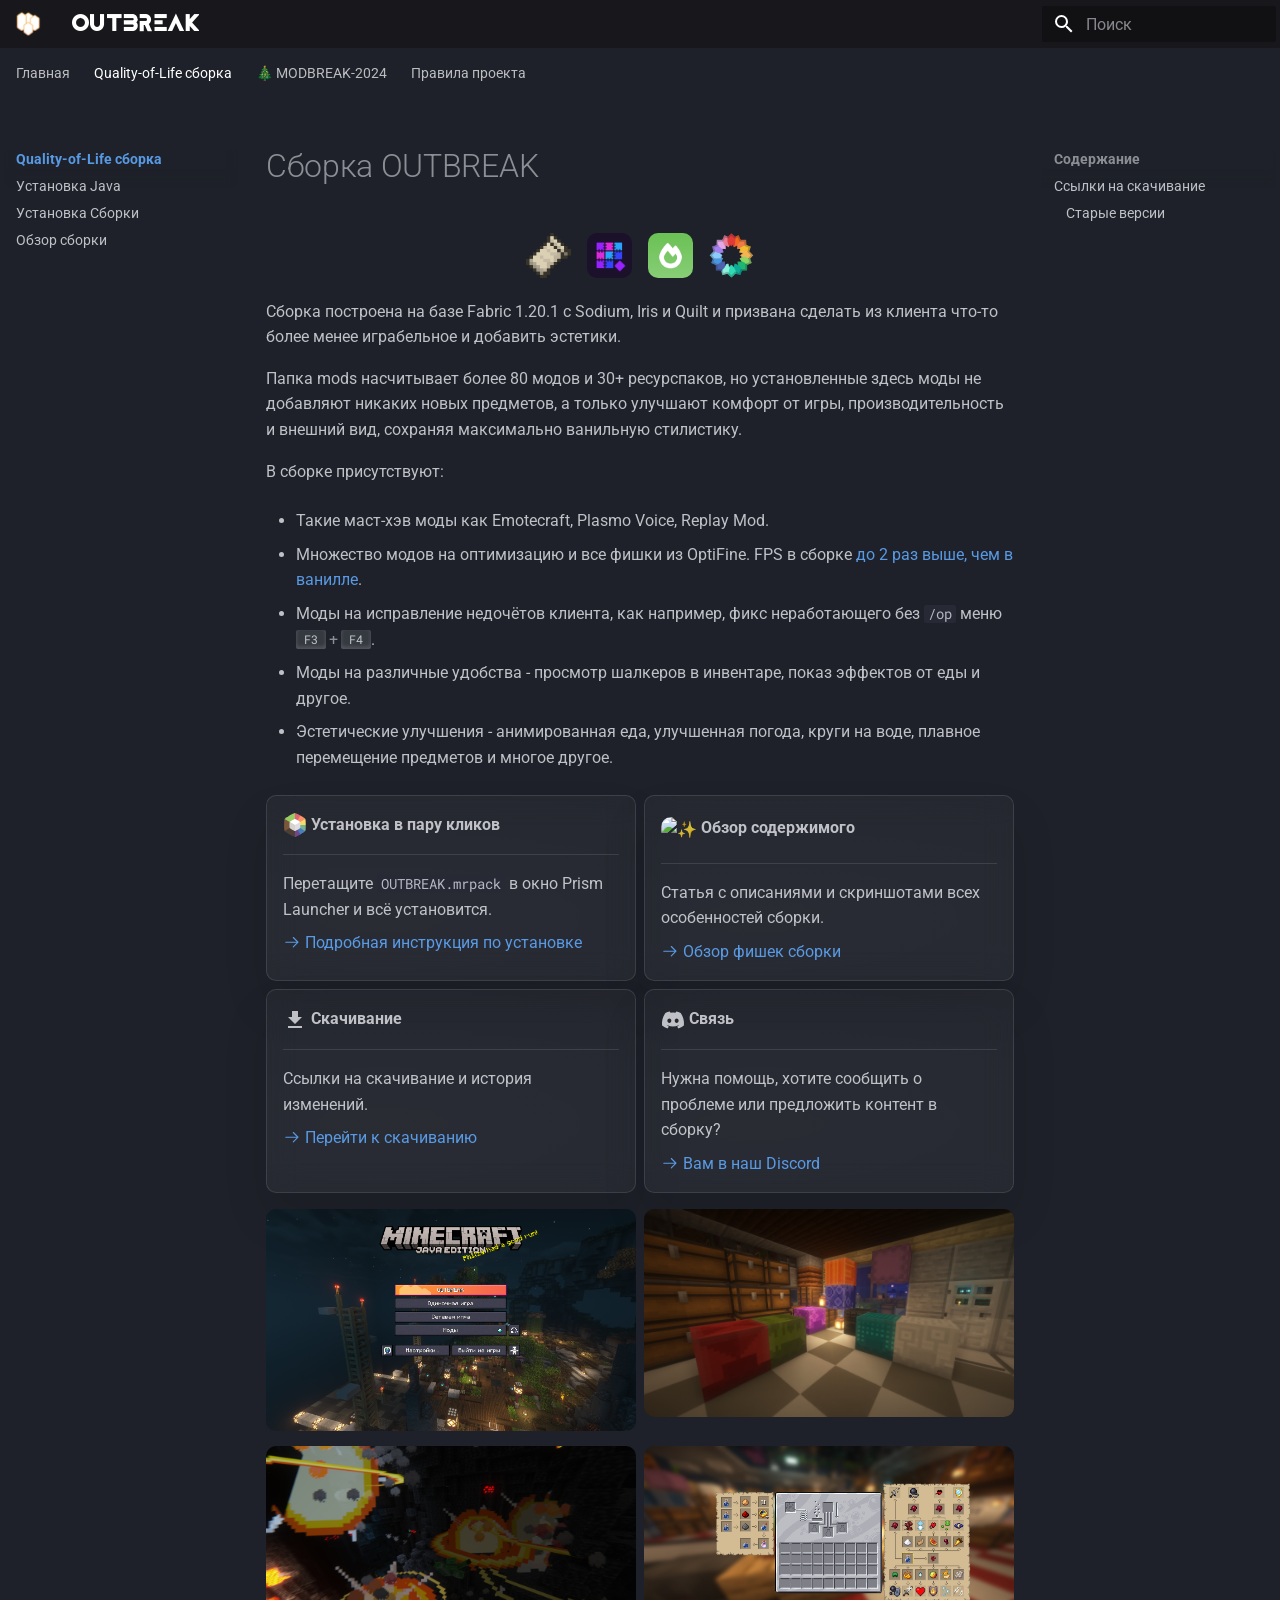
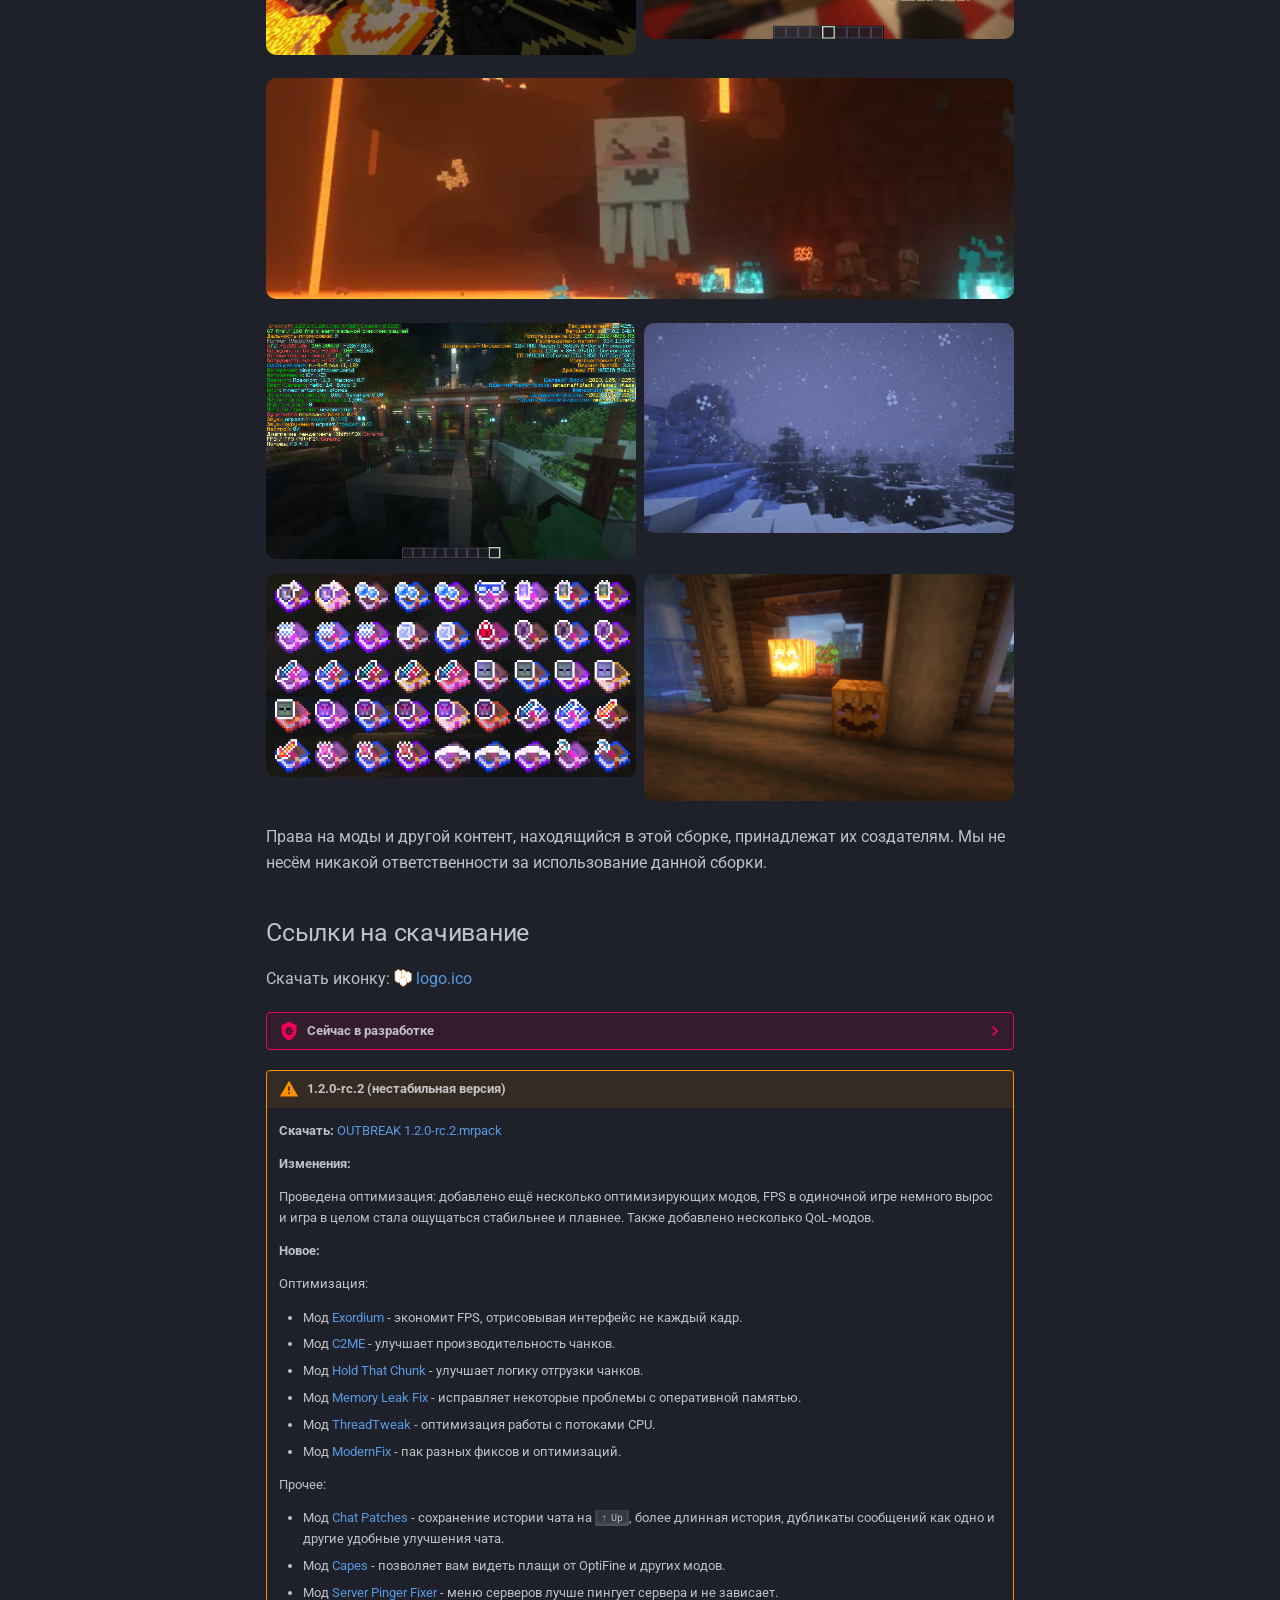
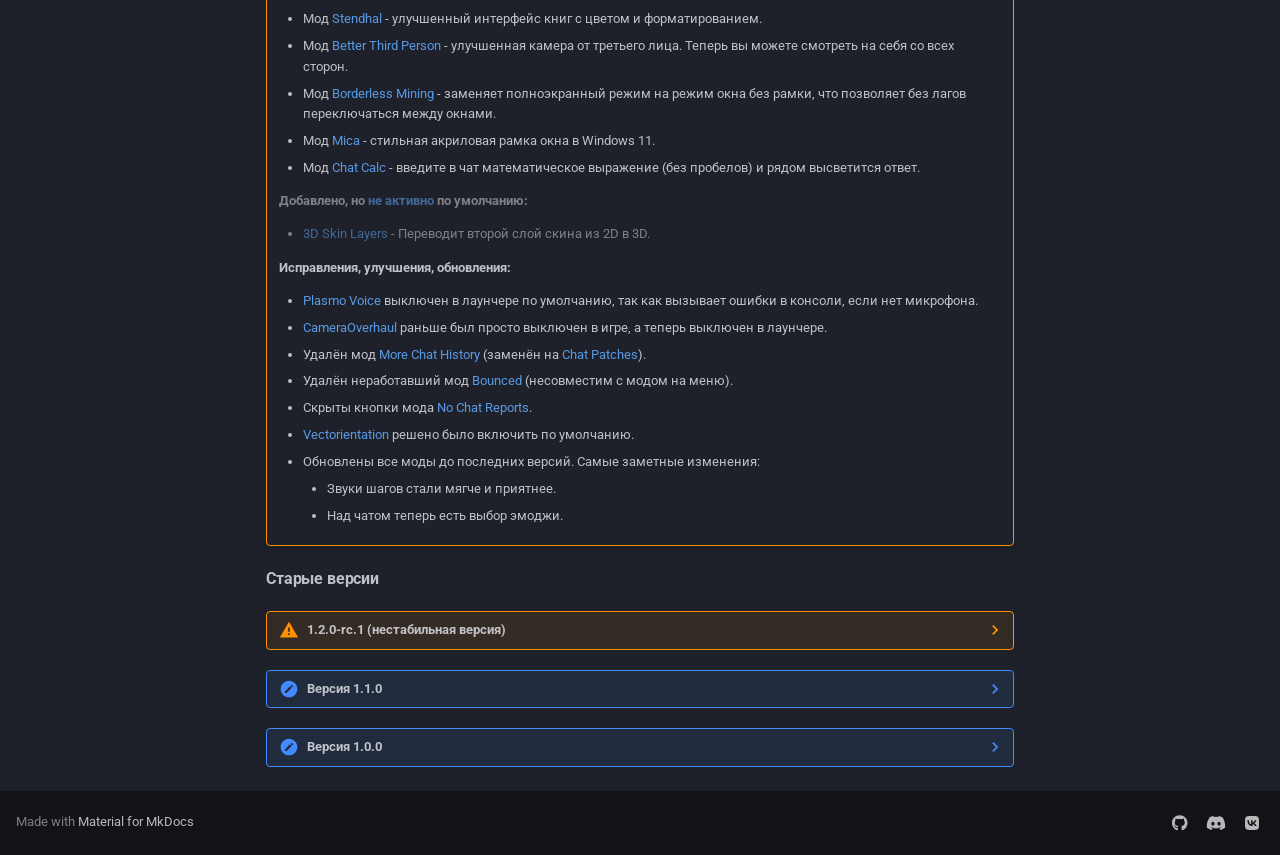
==== modpack/index.html @ 81daf766 "Deployed aa3ff1e with MkDocs version: 1.5.3" ====
<!doctype html>
<html lang="ru" class="no-js">
  <head>
    
      <meta charset="utf-8">
      <meta name="viewport" content="width=device-width,initial-scale=1">
      
      
      
        <link rel="canonical" href="https://outbreak-mc.github.io/modpack/">
      
      
        <link rel="prev" href="..">
      
      
        <link rel="next" href="java-installation/">
      
      
      <link rel="icon" href="../assets/images/classic_128.png">
      <meta name="generator" content="mkdocs-1.5.3, mkdocs-material-9.5.3">
    
    
      
        <title>Сборка OUTBREAK - OUTBREAK</title>
      
    
    
      <link rel="stylesheet" href="../assets/stylesheets/main.50c56a3b.min.css">
      
        
        <link rel="stylesheet" href="../assets/stylesheets/palette.06af60db.min.css">
      
      


    
    
      
    
    
      
        
        
        <link rel="preconnect" href="https://fonts.gstatic.com" crossorigin>
        <link rel="stylesheet" href="https://fonts.googleapis.com/css?family=Roboto:300,300i,400,400i,700,700i%7CRoboto+Mono:400,400i,700,700i&display=fallback">
        <style>:root{--md-text-font:"Roboto";--md-code-font:"Roboto Mono"}</style>
      
    
    
      <link rel="stylesheet" href="../stylesheets/extra.css">
    
      <link rel="stylesheet" href="../stylesheets/index.css">
    
      <link rel="stylesheet" href="../stylesheets/stars.css">
    
    <script>__md_scope=new URL("..",location),__md_hash=e=>[...e].reduce((e,_)=>(e<<5)-e+_.charCodeAt(0),0),__md_get=(e,_=localStorage,t=__md_scope)=>JSON.parse(_.getItem(t.pathname+"."+e)),__md_set=(e,_,t=localStorage,a=__md_scope)=>{try{t.setItem(a.pathname+"."+e,JSON.stringify(_))}catch(e){}}</script>
    
      

    
    
    
  </head>
  
  
    
    
    
    
    
    <body dir="ltr" data-md-color-scheme="slate" data-md-color-primary="custom" data-md-color-accent="indigo">
  
    
    <input class="md-toggle" data-md-toggle="drawer" type="checkbox" id="__drawer" autocomplete="off">
    <input class="md-toggle" data-md-toggle="search" type="checkbox" id="__search" autocomplete="off">
    <label class="md-overlay" for="__drawer"></label>
    <div data-md-component="skip">
      
        
        <a href="#outbreak" class="md-skip">
          Перейти к содержанию
        </a>
      
    </div>
    <div data-md-component="announce">
      
    </div>
    
    
      

<header class="md-header" data-md-component="header">
  <nav class="md-header__inner md-grid" aria-label="Верхний колонтитул">
    <a href=".." title="OUTBREAK" class="md-header__button md-logo" aria-label="OUTBREAK" data-md-component="logo">
      
  <img src="../assets/images/classic_128.png" alt="logo">

    </a>
    <label class="md-header__button md-icon" for="__drawer">
      
      <svg xmlns="http://www.w3.org/2000/svg" viewBox="0 0 24 24"><path d="M3 6h18v2H3V6m0 5h18v2H3v-2m0 5h18v2H3v-2Z"/></svg>
    </label>
    <div class="md-header__title" data-md-component="header-title">
      <div class="md-header__ellipsis">
        <div class="md-header__topic">
          <span class="md-ellipsis">
            OUTBREAK
          </span>
        </div>
        <div class="md-header__topic" data-md-component="header-topic">
          <span class="md-ellipsis">
            
              Сборка OUTBREAK
            
          </span>
        </div>
      </div>
    </div>
    
      
    
    
    
    
      <label class="md-header__button md-icon" for="__search">
        
        <svg xmlns="http://www.w3.org/2000/svg" viewBox="0 0 24 24"><path d="M9.5 3A6.5 6.5 0 0 1 16 9.5c0 1.61-.59 3.09-1.56 4.23l.27.27h.79l5 5-1.5 1.5-5-5v-.79l-.27-.27A6.516 6.516 0 0 1 9.5 16 6.5 6.5 0 0 1 3 9.5 6.5 6.5 0 0 1 9.5 3m0 2C7 5 5 7 5 9.5S7 14 9.5 14 14 12 14 9.5 12 5 9.5 5Z"/></svg>
      </label>
      <div class="md-search" data-md-component="search" role="dialog">
  <label class="md-search__overlay" for="__search"></label>
  <div class="md-search__inner" role="search">
    <form class="md-search__form" name="search">
      <input type="text" class="md-search__input" name="query" aria-label="Поиск" placeholder="Поиск" autocapitalize="off" autocorrect="off" autocomplete="off" spellcheck="false" data-md-component="search-query" required>
      <label class="md-search__icon md-icon" for="__search">
        
        <svg xmlns="http://www.w3.org/2000/svg" viewBox="0 0 24 24"><path d="M9.5 3A6.5 6.5 0 0 1 16 9.5c0 1.61-.59 3.09-1.56 4.23l.27.27h.79l5 5-1.5 1.5-5-5v-.79l-.27-.27A6.516 6.516 0 0 1 9.5 16 6.5 6.5 0 0 1 3 9.5 6.5 6.5 0 0 1 9.5 3m0 2C7 5 5 7 5 9.5S7 14 9.5 14 14 12 14 9.5 12 5 9.5 5Z"/></svg>
        
        <svg xmlns="http://www.w3.org/2000/svg" viewBox="0 0 24 24"><path d="M20 11v2H8l5.5 5.5-1.42 1.42L4.16 12l7.92-7.92L13.5 5.5 8 11h12Z"/></svg>
      </label>
      <nav class="md-search__options" aria-label="Поиск">
        
        <button type="reset" class="md-search__icon md-icon" title="Очистить" aria-label="Очистить" tabindex="-1">
          
          <svg xmlns="http://www.w3.org/2000/svg" viewBox="0 0 24 24"><path d="M19 6.41 17.59 5 12 10.59 6.41 5 5 6.41 10.59 12 5 17.59 6.41 19 12 13.41 17.59 19 19 17.59 13.41 12 19 6.41Z"/></svg>
        </button>
      </nav>
      
        <div class="md-search__suggest" data-md-component="search-suggest"></div>
      
    </form>
    <div class="md-search__output">
      <div class="md-search__scrollwrap" data-md-scrollfix>
        <div class="md-search-result" data-md-component="search-result">
          <div class="md-search-result__meta">
            Инициализация поиска
          </div>
          <ol class="md-search-result__list" role="presentation"></ol>
        </div>
      </div>
    </div>
  </div>
</div>
    
    
  </nav>
  
</header>
    
    <div class="md-container" data-md-component="container">
      
      
        
          
            
<nav class="md-tabs" aria-label="Вкладки" data-md-component="tabs">
  <div class="md-grid">
    <ul class="md-tabs__list">
      
        
  
  
  
    <li class="md-tabs__item">
      <a href=".." class="md-tabs__link">
        
  
    
  
  Главная

      </a>
    </li>
  

      
        
  
  
    
  
  
    
    
      <li class="md-tabs__item md-tabs__item--active">
        <a href="./" class="md-tabs__link">
          
  
    
  
  Quality-of-Life сборка

        </a>
      </li>
    
  

      
        
  
  
  
    
    
      <li class="md-tabs__item">
        <a href="../modbreak2024/" class="md-tabs__link">
          
  
    
  
  🎄 MODBREAK-2024

        </a>
      </li>
    
  

      
        
  
  
  
    
    
      <li class="md-tabs__item">
        <a href="../rules/" class="md-tabs__link">
          
  
    
  
  Правила проекта

        </a>
      </li>
    
  

      
    </ul>
  </div>
</nav>
          
        
      
      <main class="md-main" data-md-component="main">
        <div class="md-main__inner md-grid">
          
            
              
              <div class="md-sidebar md-sidebar--primary" data-md-component="sidebar" data-md-type="navigation" >
                <div class="md-sidebar__scrollwrap">
                  <div class="md-sidebar__inner">
                    


  


<nav class="md-nav md-nav--primary md-nav--lifted" aria-label="Навигация" data-md-level="0">
  <label class="md-nav__title" for="__drawer">
    <a href=".." title="OUTBREAK" class="md-nav__button md-logo" aria-label="OUTBREAK" data-md-component="logo">
      
  <img src="../assets/images/classic_128.png" alt="logo">

    </a>
    OUTBREAK
  </label>
  
  <ul class="md-nav__list" data-md-scrollfix>
    
      
      
  
  
  
  
    <li class="md-nav__item">
      <a href=".." class="md-nav__link">
        
  
  <span class="md-ellipsis">
    Главная
  </span>
  

      </a>
    </li>
  

    
      
      
  
  
    
  
  
  
    
    
      
        
          
        
      
        
      
        
      
        
      
    
    
    
    
      
      
    
    <li class="md-nav__item md-nav__item--active md-nav__item--section md-nav__item--nested">
      
        
        
        
        <input class="md-nav__toggle md-toggle " type="checkbox" id="__nav_2" checked>
        
          
          
          <div class="md-nav__link md-nav__container">
            <a href="./" class="md-nav__link md-nav__link--active">
              
  
  <span class="md-ellipsis">
    Quality-of-Life сборка
  </span>
  

            </a>
            
              
              <label class="md-nav__link md-nav__link--active" for="__nav_2" id="__nav_2_label" tabindex="">
                <span class="md-nav__icon md-icon"></span>
              </label>
            
          </div>
        
        <nav class="md-nav" data-md-level="1" aria-labelledby="__nav_2_label" aria-expanded="true">
          <label class="md-nav__title" for="__nav_2">
            <span class="md-nav__icon md-icon"></span>
            Quality-of-Life сборка
          </label>
          <ul class="md-nav__list" data-md-scrollfix>
            
              
            
              
                
  
  
  
  
    <li class="md-nav__item">
      <a href="java-installation/" class="md-nav__link">
        
  
  <span class="md-ellipsis">
    Установка Java
  </span>
  

      </a>
    </li>
  

              
            
              
                
  
  
  
  
    <li class="md-nav__item">
      <a href="installation/" class="md-nav__link">
        
  
  <span class="md-ellipsis">
    Установка Сборки
  </span>
  

      </a>
    </li>
  

              
            
              
                
  
  
  
  
    <li class="md-nav__item">
      <a href="review/" class="md-nav__link">
        
  
  <span class="md-ellipsis">
    Обзор сборки
  </span>
  

      </a>
    </li>
  

              
            
          </ul>
        </nav>
      
    </li>
  

    
      
      
  
  
  
  
    
    
      
        
          
        
      
    
    
    
    
      
      
    
    <li class="md-nav__item md-nav__item--section md-nav__item--nested">
      
        
        
        
          
        
        <input class="md-nav__toggle md-toggle md-toggle--indeterminate" type="checkbox" id="__nav_3" >
        
          
          
          <div class="md-nav__link md-nav__container">
            <a href="../modbreak2024/" class="md-nav__link ">
              
  
  <span class="md-ellipsis">
    🎄 MODBREAK-2024
  </span>
  

            </a>
            
          </div>
        
        <nav class="md-nav" data-md-level="1" aria-labelledby="__nav_3_label" aria-expanded="false">
          <label class="md-nav__title" for="__nav_3">
            <span class="md-nav__icon md-icon"></span>
            🎄 MODBREAK-2024
          </label>
          <ul class="md-nav__list" data-md-scrollfix>
            
              
            
          </ul>
        </nav>
      
    </li>
  

    
      
      
  
  
  
  
    
    
      
        
          
        
      
        
      
    
    
    
    
      
      
    
    <li class="md-nav__item md-nav__item--section md-nav__item--nested">
      
        
        
        
          
        
        <input class="md-nav__toggle md-toggle md-toggle--indeterminate" type="checkbox" id="__nav_4" >
        
          
          
          <div class="md-nav__link md-nav__container">
            <a href="../rules/" class="md-nav__link ">
              
  
  <span class="md-ellipsis">
    Правила проекта
  </span>
  

            </a>
            
              
              <label class="md-nav__link " for="__nav_4" id="__nav_4_label" tabindex="">
                <span class="md-nav__icon md-icon"></span>
              </label>
            
          </div>
        
        <nav class="md-nav" data-md-level="1" aria-labelledby="__nav_4_label" aria-expanded="false">
          <label class="md-nav__title" for="__nav_4">
            <span class="md-nav__icon md-icon"></span>
            Правила проекта
          </label>
          <ul class="md-nav__list" data-md-scrollfix>
            
              
            
              
                
  
  
  
  
    <li class="md-nav__item">
      <a href="../rules/staff/" class="md-nav__link">
        
  
  <span class="md-ellipsis">
    Примечания о работе персонала
  </span>
  

      </a>
    </li>
  

              
            
          </ul>
        </nav>
      
    </li>
  

    
  </ul>
</nav>
                  </div>
                </div>
              </div>
            
            
              
              <div class="md-sidebar md-sidebar--secondary" data-md-component="sidebar" data-md-type="toc" >
                <div class="md-sidebar__scrollwrap">
                  <div class="md-sidebar__inner">
                    

<nav class="md-nav md-nav--secondary" aria-label="Содержание">
  
  
  
    
  
  
    <label class="md-nav__title" for="__toc">
      <span class="md-nav__icon md-icon"></span>
      Содержание
    </label>
    <ul class="md-nav__list" data-md-component="toc" data-md-scrollfix>
      
        <li class="md-nav__item">
  <a href="#latest" class="md-nav__link">
    <span class="md-ellipsis">
      Ссылки на скачивание
    </span>
  </a>
  
    <nav class="md-nav" aria-label="Ссылки на скачивание">
      <ul class="md-nav__list">
        
          <li class="md-nav__item">
  <a href="#_1" class="md-nav__link">
    <span class="md-ellipsis">
      Старые версии
    </span>
  </a>
  
</li>
        
      </ul>
    </nav>
  
</li>
      
    </ul>
  
</nav>
                  </div>
                </div>
              </div>
            
          
          
            <div class="md-content" data-md-component="content">
              <article class="md-content__inner md-typeset">
                
                  


<h1 id="outbreak">Сборка OUTBREAK</h1>
<div class="icon-gallery centered">
  <img alt="Fabric" src="../../assets/modpack/logos/fabric.webp" />
  <img alt="Quilt" src="../../assets/modpack/logos/quilt.webp" />
  <img alt="Sodium" src="../../assets/modpack/logos/sodium.webp" />
  <img alt="Iris" src="../../assets/modpack/logos/iris.webp" />
</div>

<p>Сборка построена на базе Fabric 1.20.1 с Sodium, Iris и Quilt и призвана сделать из клиента что-то более менее играбельное и добавить эстетики.</p>
<p>Папка mods насчитывает более 80 модов и 30+ ресурспаков, но установленные здесь моды не добавляют никаких новых предметов, а только улучшают комфорт от игры, производительность и внешний вид, сохраняя максимально ванильную стилистику. </p>
<p>В сборке присутствуют:</p>
<ul>
<li>
<p>Такие маст-хэв моды как Emotecraft, Plasmo Voice, Replay Mod.</p>
</li>
<li>
<p>Множество модов на оптимизацию и все фишки из OptiFine. FPS в сборке <a href="review/#fps-ram">до 2 раз выше, чем в ванилле</a>.</p>
</li>
<li>
<p>Моды на исправление недочётов клиента, как например, фикс неработающего без <code>/op</code> меню <span class="keys"><kbd class="key-f3">F3</kbd><span>+</span><kbd class="key-f4">F4</kbd></span>.</p>
</li>
<li>
<p>Моды на различные удобства - просмотр шалкеров в инвентаре, показ эффектов от еды и другое.</p>
</li>
<li>
<p>Эстетические улучшения - анимированная еда, улучшенная погода, круги на воде, плавное перемещение предметов и многое другое.</p>
</li>
</ul>
<div class="grid cards align-link-down">
<ul>
<li>
<p><span class="twemoji lg middle"><svg width="44" height="44" viewBox="0 0 44 44" fill="none" xmlns="http://www.w3.org/2000/svg">
<g clip-path="url(#clip0_15_3)">
<path d="M21.8776 1.15793e-05L12.3502 16.4999L21.8776 21.9999L31.4031 16.4999L31.8172 4.78489C27.4666 2.27306 22.9774 1.15793e-05 21.8776 1.15793e-05Z" fill="#DF6277"/>
<path d="M31.817 4.785L21.8776 22L31.4031 27.5L40.9306 11.0001C40.3806 10.0474 36.1676 7.29669 31.817 4.785Z" fill="#FB9168"/>
<path d="M40.9302 11.0001L21.8776 22L31.4031 27.5L41.7549 22C41.7549 16.9762 41.4802 11.9525 40.9302 11.0001Z" fill="#F3DB6C"/>
<path d="M21.8776 22V32.9999H40.9302C41.4802 32.0473 41.7544 27.0237 41.7544 22H21.8776Z" fill="#7AB392"/>
<path d="M21.8776 22V32.9999L31.817 39.2146C36.1676 36.7028 40.3803 33.9524 40.9302 32.9999L21.8776 22Z" fill="#4B7CBC"/>
<path d="M21.8776 22L12.3502 27.5L21.8776 43.9999C22.9776 43.9999 27.4664 41.7266 31.817 39.2146L21.8776 22Z" fill="#6F488C"/>
<path d="M12.3502 16.5L2.82462 32.9999C3.92461 34.9052 19.6775 43.9999 21.8772 43.9999V22L12.3502 16.5Z" fill="#4D3F33"/>
<path d="M2.825 11.0001C1.725 12.9053 1.725 31.0947 2.825 32.9999L21.8776 22V11.0001H2.825Z" fill="#7A573B"/>
<path d="M21.8776 0C19.6776 -7.55906e-08 3.92484 9.09468 2.825 10.9999L21.8776 21.9999V0Z" fill="#99CD61"/>
<path d="M21.88 11C20.78 11 12.9048 15.5474 12.3548 16.4999L21.88 32.9999L31.4071 16.4999C30.8571 15.5473 22.9802 11 21.88 11Z" fill="white"/>
<path d="M12.355 16.4999L21.8803 32.9998C22.9803 32.9998 30.8575 28.4525 31.4072 27.4999C31.9572 26.5473 31.9572 17.4524 31.4072 16.4999L21.8803 21.9997L12.355 16.4999Z" fill="#DFDFDF"/>
<path d="M12.3528 16.5C11.8028 17.4527 11.8028 26.5475 12.3528 27.5C12.9028 28.4526 20.7781 32.9999 21.8783 32.9999V22L12.3528 16.5Z" fill="#D6D2D2"/>
</g>
<defs>
<clipPath id="clip0_15_3">
<rect width="44" height="44" fill="white"/>
</clipPath>
</defs>
</svg>
</span> <strong>Установка в пару кликов</strong></p>
<hr />
<p>Перетащите <code>OUTBREAK.mrpack</code> в окно Prism Launcher и всё установится.</p>
<p><a href="installation/"><span class="twemoji"><svg xmlns="http://www.w3.org/2000/svg" viewBox="0 0 24 24"><path d="M13.22 19.03a.75.75 0 0 1 0-1.06L18.19 13H3.75a.75.75 0 0 1 0-1.5h14.44l-4.97-4.97a.749.749 0 0 1 .326-1.275.749.749 0 0 1 .734.215l6.25 6.25a.75.75 0 0 1 0 1.06l-6.25 6.25a.75.75 0 0 1-1.06 0Z"/></svg></span> Подробная инструкция по установке</a></p>
</li>
<li>
<p><img alt="✨" class="twemoji lg middle" src="https://cdn.jsdelivr.net/gh/jdecked/twemoji@14.1.2/assets/svg/2728.svg" title=":sparkles:" /> <strong>Обзор содержимого</strong></p>
<hr />
<p>Статья с описаниями и скриншотами всех особенностей сборки.</p>
<p><a href="review/"><span class="twemoji"><svg xmlns="http://www.w3.org/2000/svg" viewBox="0 0 24 24"><path d="M13.22 19.03a.75.75 0 0 1 0-1.06L18.19 13H3.75a.75.75 0 0 1 0-1.5h14.44l-4.97-4.97a.749.749 0 0 1 .326-1.275.749.749 0 0 1 .734.215l6.25 6.25a.75.75 0 0 1 0 1.06l-6.25 6.25a.75.75 0 0 1-1.06 0Z"/></svg></span> Обзор фишек сборки</a></p>
</li>
<li>
<p><span class="twemoji lg middle"><svg xmlns="http://www.w3.org/2000/svg" viewBox="0 0 24 24"><path d="M5 20h14v-2H5m14-9h-4V3H9v6H5l7 7 7-7Z"/></svg></span> <strong>Скачивание</strong></p>
<hr />
<p>Ссылки на скачивание и история изменений.</p>
<p><a href="#latest"><span class="twemoji"><svg xmlns="http://www.w3.org/2000/svg" viewBox="0 0 24 24"><path d="M13.22 19.03a.75.75 0 0 1 0-1.06L18.19 13H3.75a.75.75 0 0 1 0-1.5h14.44l-4.97-4.97a.749.749 0 0 1 .326-1.275.749.749 0 0 1 .734.215l6.25 6.25a.75.75 0 0 1 0 1.06l-6.25 6.25a.75.75 0 0 1-1.06 0Z"/></svg></span> Перейти к скачиванию</a></p>
</li>
<li>
<p><span class="twemoji lg middle"><svg xmlns="http://www.w3.org/2000/svg" viewBox="0 0 640 512"><!--! Font Awesome Free 6.5.1 by @fontawesome - https://fontawesome.com License - https://fontawesome.com/license/free (Icons: CC BY 4.0, Fonts: SIL OFL 1.1, Code: MIT License) Copyright 2023 Fonticons, Inc.--><path d="M524.531 69.836a1.5 1.5 0 0 0-.764-.7A485.065 485.065 0 0 0 404.081 32.03a1.816 1.816 0 0 0-1.923.91 337.461 337.461 0 0 0-14.9 30.6 447.848 447.848 0 0 0-134.426 0 309.541 309.541 0 0 0-15.135-30.6 1.89 1.89 0 0 0-1.924-.91 483.689 483.689 0 0 0-119.688 37.107 1.712 1.712 0 0 0-.788.676C39.068 183.651 18.186 294.69 28.43 404.354a2.016 2.016 0 0 0 .765 1.375 487.666 487.666 0 0 0 146.825 74.189 1.9 1.9 0 0 0 2.063-.676A348.2 348.2 0 0 0 208.12 430.4a1.86 1.86 0 0 0-1.019-2.588 321.173 321.173 0 0 1-45.868-21.853 1.885 1.885 0 0 1-.185-3.126 251.047 251.047 0 0 0 9.109-7.137 1.819 1.819 0 0 1 1.9-.256c96.229 43.917 200.41 43.917 295.5 0a1.812 1.812 0 0 1 1.924.233 234.533 234.533 0 0 0 9.132 7.16 1.884 1.884 0 0 1-.162 3.126 301.407 301.407 0 0 1-45.89 21.83 1.875 1.875 0 0 0-1 2.611 391.055 391.055 0 0 0 30.014 48.815 1.864 1.864 0 0 0 2.063.7A486.048 486.048 0 0 0 610.7 405.729a1.882 1.882 0 0 0 .765-1.352c12.264-126.783-20.532-236.912-86.934-334.541ZM222.491 337.58c-28.972 0-52.844-26.587-52.844-59.239s23.409-59.241 52.844-59.241c29.665 0 53.306 26.82 52.843 59.239 0 32.654-23.41 59.241-52.843 59.241Zm195.38 0c-28.971 0-52.843-26.587-52.843-59.239s23.409-59.241 52.843-59.241c29.667 0 53.307 26.82 52.844 59.239 0 32.654-23.177 59.241-52.844 59.241Z"/></svg></span> <strong>Связь</strong></p>
<hr />
<p>Нужна помощь, хотите сообщить о проблеме или предложить контент в сборку?</p>
<p><a href="https://discord.gg/fhgkRff" target="_blank"><span class="twemoji"><svg xmlns="http://www.w3.org/2000/svg" viewBox="0 0 24 24"><path d="M13.22 19.03a.75.75 0 0 1 0-1.06L18.19 13H3.75a.75.75 0 0 1 0-1.5h14.44l-4.97-4.97a.749.749 0 0 1 .326-1.275.749.749 0 0 1 .734.215l6.25 6.25a.75.75 0 0 1 0 1.06l-6.25 6.25a.75.75 0 0 1-1.06 0Z"/></svg></span> Вам в наш Discord</a></p>
</li>
</ul>
</div>
<div class="grid cards">
    <label class="zoomableimg">
        <input type="checkbox">
        <div>
            <img alt="Панорама" src="../../assets/modpack/aesthetics/pano.webp">
        </div>
    </label>
    <label class="zoomableimg">
        <input type="checkbox">
        <div>
            <img alt="Шалкеры" src="../../assets/modpack/aesthetics/shulkers.webp">
        </div>
    </label>
    <label class="zoomableimg">
        <input type="checkbox">
        <div>
            <img alt="Взрывы" src="../../assets/modpack/aesthetics/epic.webp">
        </div>
    </label>
    <label class="zoomableimg">
        <input type="checkbox">
        <div>
            <img alt="Инструкция зельеварения" src="../../assets/modpack/gameplay/brewing-guide.webp">
        </div>
    </label>
</div>
<div class="grid cards">
    <label class="zoomableimg">
        <input type="checkbox">
        <div>
            <img alt="OwO" src="../../assets/modpack/aesthetics/ghast2-crop.webp">
        </div>
    </label>
</div>
<div class="grid cards">
    <label class="zoomableimg">
        <input type="checkbox">
        <div>
            <img alt="Better F3" src="../../assets/modpack/gameplay/f3.webp">
        </div>
    </label>
    <label class="zoomableimg">
        <input type="checkbox">
        <div>
            <img alt="Улучшенный снег" src="../assets/modpack/aesthetics/particle-rain-snow.webp">
        </div>
    </label>
    <label class="zoomableimg">
        <input type="checkbox">
        <div>
            <img alt="Книги" src="../../assets/modpack/gameplay/books-crop.png">
        </div>
    </label>
    <label class="zoomableimg">
        <input type="checkbox">
        <div>
            <img alt="Тыквы" src="../assets/modpack/aesthetics/pumpkins.webp">
        </div>
    </label>
</div>

<p>Права на моды и другой контент, находящийся в этой сборке, принадлежат их создателям. Мы не несём никакой ответственности за использование данной сборки.</p>
<h2 id="latest">Ссылки на скачивание</h2>
<p>Скачать иконку: <a download="logo.ico" href="../assets/modpack/download/logo.ico"><span class="twemoji"><svg width="64" height="64" viewBox="0 0 64 64" fill="none" xmlns="http://www.w3.org/2000/svg" xmlns:xlink="http://www.w3.org/1999/xlink">
<rect width="64" height="64" fill="url(#pattern0)"/>
<defs>
<pattern id="pattern0" patternContentUnits="objectBoundingBox" width="1" height="1">
<use xlink:href="#image0_491_120" transform="scale(0.015625)"/>
</pattern>
<image id="image0_491_120" width="64" height="64" xlink:href="[data-uri]"/>
</defs>
</svg>
</span> logo.ico</a> </p>
<details class="bug">
<summary>Сейчас в разработке</summary>
<p><strong>Скачать:</strong> Эта версия ещё не вышла. Здесь показаны промежуточные изменения, которые, вероятно, войдут в выпуск. Вы можете предложить свои изменения или попросить на тестирование промежуточную версию в <a href="https://discord.gg/fhgkRff">Discord</a>.</p>
<p><strong>Изменения:</strong></p>
<p><strong>Новое:</strong></p>
<ul>
<li>
<p>Мод <a href="https://www.curseforge.com/minecraft/mc-mods/itemswapper">ItemSwapper</a>, добавляющий удобные палитры предметов на <span class="keys"><kbd class="key-r">R</kbd></span>, позволяющие мгновенно выбрать предмет, не заходя в инвентарь, а в творческом режиме - взять похожий по тематике предмет из палитры.</p>
</li>
<li>
<p>Мод <a href="https://modrinth.com/mod/smooth-scrolling-refurbished">Smooth Scrolling Refurbished</a> - плавная прокрутка в списках.</p>
</li>
</ul>
<p><strong>Исправления, улучшения, обновления:</strong></p>
<ul>
<li>Исправлен неправильный порядок ресурспаков, из-за которого не работал тёмный фон.</li>
</ul>
</details>
<div class="admonition warning">
<p class="admonition-title">1.2.0-rc.2 (нестабильная версия)</p>
<p><strong>Скачать:</strong> <a href="https://drive.google.com/file/d/1dwY3hg2Bd95TMFzUT57I-Z-qju1-gvgc/view?usp=sharing" target="_blank">OUTBREAK 1.2.0-rc.2.mrpack</a></p>
<p><strong>Изменения:</strong></p>
<p>Проведена оптимизация: добавлено ещё несколько оптимизирующих модов, FPS в одиночной игре немного вырос и игра в целом стала ощущаться стабильнее и плавнее. Также добавлено несколько QoL-модов.</p>
<p><strong>Новое:</strong></p>
<p>Оптимизация:</p>
<ul>
<li>Мод <a href="https://modrinth.com/mod/exordium">Exordium</a> - экономит FPS, отрисовывая интерфейс не каждый кадр.</li>
<li>Мод <a href="https://modrinth.com/mod/c2me-fabric">C2ME</a> - улучшает производительность чанков.</li>
<li>Мод <a href="https://modrinth.com/mod/hold-that-chunk">Hold That Chunk</a> - улучшает логику отгрузки чанков.</li>
<li>Мод <a href="https://modrinth.com/mod/memoryleakfix">Memory Leak Fix</a> - исправляет некоторые проблемы с оперативной памятью.</li>
<li>Мод <a href="https://modrinth.com/mod/threadtweak">ThreadTweak</a> - оптимизация работы с потоками CPU.</li>
<li>Мод <a href="https://modrinth.com/mod/modernfix">ModernFix</a> - пак разных фиксов и оптимизаций.</li>
</ul>
<p>Прочее:</p>
<ul>
<li>Мод <a href="https://modrinth.com/mod/chatpatches">Chat Patches</a> - сохранение истории чата на <span class="keys"><kbd class="key-arrow-up">Up</kbd></span>, более длинная история, дубликаты сообщений как одно и другие удобные улучшения чата.</li>
<li>Мод <a href="https://www.curseforge.com/minecraft/mc-mods/capes">Capes</a> - позволяет вам видеть плащи от OptiFine и других модов.</li>
<li>Мод <a href="https://modrinth.com/mod/serverpingerfixer">Server Pinger Fixer</a> - меню серверов лучше пингует сервера и не зависает.</li>
<li>Мод <a href="https://modrinth.com/mod/stendhal">Stendhal</a> - улучшенный интерфейс книг с цветом и форматированием.</li>
<li>Мод <a href="https://modrinth.com/mod/better-third-person">Better Third Person</a> - улучшенная камера от третьего лица. Теперь вы можете смотреть на себя со всех сторон.</li>
<li>Мод <a href="https://modrinth.com/mod/borderless-mining">Borderless Mining</a> - заменяет полноэкранный режим на режим окна без рамки, что позволяет без лагов переключаться между окнами.</li>
<li>Мод <a href="https://modrinth.com/mod/mica">Mica</a> - стильная акриловая рамка окна в Windows 11.</li>
<li>Мод <a href="https://modrinth.com/mod/chat-calc">Chat Calc</a> - введите в чат математическое выражение (без пробелов) и рядом высветится ответ.</li>
</ul>
<p><div style="opacity: 60%" markdown>
<strong>Добавлено, но <a href="review/#enabling-mods" target="_blank">не активно</a> по умолчанию:</strong></p>
<ul>
<li><a href="https://modrinth.com/mod/3dskinlayers">3D Skin Layers</a> - Переводит второй слой скина из 2D в 3D.
</div></li>
</ul>
<p><strong>Исправления, улучшения, обновления:</strong></p>
<ul>
<li><a href="https://modrinth.com/plugin/plasmo-voice">Plasmo Voice</a> выключен в лаунчере по умолчанию, так как вызывает ошибки в консоли, если нет микрофона.</li>
<li><a href="https://modrinth.com/mod/cameraoverhaul">CameraOverhaul</a> раньше был просто выключен в игре, а теперь выключен в лаунчере.</li>
<li>Удалён мод <a href="https://modrinth.com/mod/morechathistory">More Chat History</a> (заменён на <a href="https://modrinth.com/mod/chatpatches">Chat Patches</a>).</li>
<li>Удалён неработавший мод <a href="https://modrinth.com/mod/bounced">Bounced</a> (несовместим с модом на меню).</li>
<li>Скрыты кнопки мода <a href="https://www.curseforge.com/minecraft/mc-mods/no-chat-reports">No Chat Reports</a>.</li>
<li><a href="https://modrinth.com/mod/vectorientation">Vectorientation</a> решено было включить по умолчанию.</li>
<li>Обновлены все моды до последних версий. Самые заметные изменения:<ul>
<li>Звуки шагов стали мягче и приятнее.</li>
<li>Над чатом теперь есть выбор эмоджи.</li>
</ul>
</li>
</ul>
</div>
<h4 id="_1">Старые версии</h4>
<details class="warning">
<summary>1.2.0-rc.1 (нестабильная версия)</summary>
<p><strong>Скачать:</strong> <a href="https://drive.google.com/file/d/1sFHmz7BIAlr0YXqJzhp41vpFxhMekDAx/view?usp=sharing" target="_blank">OUTBREAK 1.2.0-rc.1.mrpack</a></p>
<p><strong>Изменения:</strong></p>
<p><strong>Новое:</strong></p>
<ul>
<li>Мод <a href="https://modrinth.com/mod/replaymod">Replay Mod</a> для записи повторов и <a href="https://github.com/KosmX/emotes-replaymod-compat/releases">фикс его совместимости с Emotecraft</a>.</li>
<li>Мод <a href="https://modrinth.com/mod/command-macros">Command Macros</a>, позволяющий назначать команды на клавиши. Очень удобен для строительства с WorldEdit, или модерации с CoreProtect.</li>
<li>Мод <a href="https://github.com/Ladysnake/Effective/pull/216">Effective</a> - всплески на воде, пена и шум от водопадов и другие эстетичные эффекты.</li>
<li>Мод <a href="https://modrinth.com/plugin/plasmo-voice">Plasmo Voice</a>, позволяющий использовать голосовой чат на серверах, где это поддерживается.</li>
<li>Мод <a href="https://modrinth.com/mod/ugly-scoreboard-fix">Ugly Scoreboard Fix</a>, скрывающий цифры по краям скорбордов.</li>
<li>Мод <a href="https://www.curseforge.com/minecraft/mc-mods/particle-rain">Particle Rain</a>, улучшающий эффекты погоды.</li>
<li>Мод <a href="https://modrinth.com/mod/show-operator-tab">Show Operator Tab</a>, включающий вкладку с командным блоком, палочкой отладки и светом в креативе без <code>/op</code>.</li>
<li>Мод <a href="https://modrinth.com/mod/betterf3">Better F3</a> - цветные и более удобные панели F3.</li>
<li>Мод <a href="https://modrinth.com/mod/auth-me">Auth Me</a> - добавляет в меню серверов кнопку смены аккаунта, не перезаходя в игру.</li>
<li>Мод <a href="https://www.curseforge.com/minecraft/mc-mods/ydms-weapon-master">YDM's Weapon Master</a> - носите оружие и инструменты из хотбара на спине и поясе (на серверах требуется серверный мод). Настройки на клавише <span class="keys"><kbd class="key-comma">,</kbd></span>.</li>
<li>Мод <a href="https://modrinth.com/mod/head-in-the-clouds">Head in the Clouds</a> - дождь больше не идёт над облаками.</li>
</ul>
<p><div style="opacity: 60%" markdown>
<strong>Добавлено, но <a href="review/#enabling-mods" target="_blank">не активно</a> по умолчанию:</strong></p>
<ul>
<li>Ресурспак <a href="https://modrinth.com/resourcepack/default-style-winter-pack">Default-Style Winter Pack</a> - очень атмосферный ресурспак, глобально переводящий игру в снежную новогоднюю тематику.</li>
<li>Ресурспак <a href="https://modrinth.com/resourcepack/redstone-tweaks">Redstone Tweaks</a> - незаменим при строительстве сложных механизмов.</li>
<li>Мод <a href="https://modrinth.com/mod/slot-cycler">Slot Cycler</a> - включив его, вы сможете прокручивать с <span class="keys"><kbd class="key-alt">Alt</kbd></span> столбцы инвентаря в хотбаре.</li>
<li>Мод <a href="https://modrinth.com/mod/ibe-editor">IBE Editor</a> - используйте интерфейс на <span class="keys"><kbd class="key-i">I</kbd></span> чтобы изменять NBT-данные.</li>
<li>Мод <a href="https://modrinth.com/mod/physicsmod">Physics Mod Pro</a> - эстетичные физические явления.</li>
<li>Мод <a href="https://modrinth.com/mod/vectorientation">Vectorientation</a> - мультяшные деформации блоков в полёте.</li>
</ul>
</div>
<p><strong>Исправления, улучшения, обновления:</strong></p>
<ul>
<li>Из MiniHUD скрыты десятые доли координат.</li>
<li>Некоторые моды и шейдеры обновлены до свежих версий.</li>
<li>Небольшие изменения в ресурспаках. Что-то добавлено, что-то удалено.</li>
<li>Удалён сломанный мод Fastload, вызывавший зависания при входе в мир и в повторах.</li>
<li>Мод Litematica теперь отключен по умолчанию в лаунчере, так как не нужен большинству игроков. Также в <code>toolItem</code> переназначен с палки на тропическую рыбу.</li>
<li>Меню репортов убрано с клавиши <span class="keys"><kbd class="key-p">P</kbd></span> и больше не мешает при проигрывании повторов.</li>
<li>Перезагрузка шейдеров убрана с клавиши <span class="keys"><kbd class="key-r">R</kbd></span> - больше никаких мискликов и зависаний.</li>
<li>В колесе эмоций Emotecraft теперь по умолчанию настроены некоторые эмоции.</li>
<li>Smooth Swapping (мод на плавные перемещения предметов) больше не вызывает вылеты.</li>
<li>Лучше отрегулирована громкость шагов.</li>
<li>В настройках BSL погода сделана менее прозрачной.</li>
</ul>
</details>
<details class="note">
<summary>Версия 1.1.0</summary>
<p><strong>Скачать:</strong> <a href="https://drive.google.com/file/d/1IRVC0J24NBtNDHVKknU65fxlYHZhapOx/view?usp=sharing" target="_blank">OUTBREAK 1.1.0.mrpack</a></p>
<p><strong>Изменения:</strong></p>
<p>Ну и ну, это было так давно, что никто уже не вспомнит точно, что здесь было! Вот примерный список изменений:</p>
<p><strong>Новое:</strong></p>
<ul>
<li>Мод <a href="https://modrinth.com/mod/switcher">Swticher</a> - доступ к меню выбора режима игры без <code>/op</code>.</li>
<li>Мод <a href="https://modrinth.com/mod/emoji-type">Emoji Type</a> - ввод эмоджи в чат при помощи <code>:</code>.</li>
<li>Мод <a href="https://www.curseforge.com/minecraft/mc-mods/extrasounds">ExtraSounds</a> - приятные звуки при действиях с инвентарём.</li>
<li>Мод <a href="https://modrinth.com/mod/shoulder-surfing-reloaded">Shoulder Surfing Reloaded</a>, добавляющий новый настраиваемый режим камеры из-за плеча.</li>
<li>Ресурспак <a href="https://kabanfriends.github.io/minecraft/misaki2/">MisakiGothic2​forMC</a> на более стильные японские символы.</li>
</ul>
<p><strong>Исправления, улучшения, обновления:</strong></p>
<ul>
<li>Изменены цвета экрана загрузки.</li>
<li>Обновлена текстура кнопки OUTBREAK, и она больше не выглядит кривой.</li>
<li>Некоторые моды обновлены до последних версий.</li>
<li>Убран мод Suggestion Tweaker, ломающий подсказки команд.</li>
<li>Ваш компьютер больше не взорвётся при запуске сборки. Мы отключили шейдеры по умолчанию.</li>
</ul>
</details>
<details class="note">
<summary>Версия 1.0.0</summary>
<p>Скачать: <a href="https://drive.google.com/file/d/1H178GhOcfJsAF2ZDGMz5xyxs00h3u-pr/view?usp=sharing" target="_blank">OUTBREAK 1.0.0.mrpack</a></p>
</details>












                
              </article>
            </div>
          
          
  <script>var tabs=__md_get("__tabs");if(Array.isArray(tabs))e:for(var set of document.querySelectorAll(".tabbed-set")){var tab,labels=set.querySelector(".tabbed-labels");for(tab of tabs)for(var label of labels.getElementsByTagName("label"))if(label.innerText.trim()===tab){var input=document.getElementById(label.htmlFor);input.checked=!0;continue e}}</script>

<script>var target=document.getElementById(location.hash.slice(1));target&&target.name&&(target.checked=target.name.startsWith("__tabbed_"))</script>
        </div>
        
      </main>
      
        <footer class="md-footer">
  
  <div class="md-footer-meta md-typeset">
    <div class="md-footer-meta__inner md-grid">
      <div class="md-copyright">
  
  
    Made with
    <a href="https://squidfunk.github.io/mkdocs-material/" target="_blank" rel="noopener">
      Material for MkDocs
    </a>
  
</div>
      
        <div class="md-social">
  
    
    
    
    
      
      
    
    <a href="https://github.com/outbreak-mc" target="_blank" rel="noopener" title="github.com" class="md-social__link">
      <svg xmlns="http://www.w3.org/2000/svg" viewBox="0 0 496 512"><!--! Font Awesome Free 6.5.1 by @fontawesome - https://fontawesome.com License - https://fontawesome.com/license/free (Icons: CC BY 4.0, Fonts: SIL OFL 1.1, Code: MIT License) Copyright 2023 Fonticons, Inc.--><path d="M165.9 397.4c0 2-2.3 3.6-5.2 3.6-3.3.3-5.6-1.3-5.6-3.6 0-2 2.3-3.6 5.2-3.6 3-.3 5.6 1.3 5.6 3.6zm-31.1-4.5c-.7 2 1.3 4.3 4.3 4.9 2.6 1 5.6 0 6.2-2s-1.3-4.3-4.3-5.2c-2.6-.7-5.5.3-6.2 2.3zm44.2-1.7c-2.9.7-4.9 2.6-4.6 4.9.3 2 2.9 3.3 5.9 2.6 2.9-.7 4.9-2.6 4.6-4.6-.3-1.9-3-3.2-5.9-2.9zM244.8 8C106.1 8 0 113.3 0 252c0 110.9 69.8 205.8 169.5 239.2 12.8 2.3 17.3-5.6 17.3-12.1 0-6.2-.3-40.4-.3-61.4 0 0-70 15-84.7-29.8 0 0-11.4-29.1-27.8-36.6 0 0-22.9-15.7 1.6-15.4 0 0 24.9 2 38.6 25.8 21.9 38.6 58.6 27.5 72.9 20.9 2.3-16 8.8-27.1 16-33.7-55.9-6.2-112.3-14.3-112.3-110.5 0-27.5 7.6-41.3 23.6-58.9-2.6-6.5-11.1-33.3 2.6-67.9 20.9-6.5 69 27 69 27 20-5.6 41.5-8.5 62.8-8.5s42.8 2.9 62.8 8.5c0 0 48.1-33.6 69-27 13.7 34.7 5.2 61.4 2.6 67.9 16 17.7 25.8 31.5 25.8 58.9 0 96.5-58.9 104.2-114.8 110.5 9.2 7.9 17 22.9 17 46.4 0 33.7-.3 75.4-.3 83.6 0 6.5 4.6 14.4 17.3 12.1C428.2 457.8 496 362.9 496 252 496 113.3 383.5 8 244.8 8zM97.2 352.9c-1.3 1-1 3.3.7 5.2 1.6 1.6 3.9 2.3 5.2 1 1.3-1 1-3.3-.7-5.2-1.6-1.6-3.9-2.3-5.2-1zm-10.8-8.1c-.7 1.3.3 2.9 2.3 3.9 1.6 1 3.6.7 4.3-.7.7-1.3-.3-2.9-2.3-3.9-2-.6-3.6-.3-4.3.7zm32.4 35.6c-1.6 1.3-1 4.3 1.3 6.2 2.3 2.3 5.2 2.6 6.5 1 1.3-1.3.7-4.3-1.3-6.2-2.2-2.3-5.2-2.6-6.5-1zm-11.4-14.7c-1.6 1-1.6 3.6 0 5.9 1.6 2.3 4.3 3.3 5.6 2.3 1.6-1.3 1.6-3.9 0-6.2-1.4-2.3-4-3.3-5.6-2z"/></svg>
    </a>
  
    
    
    
    
      
      
    
    <a href="https://discord.gg/fhgkRff" target="_blank" rel="noopener" title="discord.gg" class="md-social__link">
      <svg xmlns="http://www.w3.org/2000/svg" viewBox="0 0 640 512"><!--! Font Awesome Free 6.5.1 by @fontawesome - https://fontawesome.com License - https://fontawesome.com/license/free (Icons: CC BY 4.0, Fonts: SIL OFL 1.1, Code: MIT License) Copyright 2023 Fonticons, Inc.--><path d="M524.531 69.836a1.5 1.5 0 0 0-.764-.7A485.065 485.065 0 0 0 404.081 32.03a1.816 1.816 0 0 0-1.923.91 337.461 337.461 0 0 0-14.9 30.6 447.848 447.848 0 0 0-134.426 0 309.541 309.541 0 0 0-15.135-30.6 1.89 1.89 0 0 0-1.924-.91 483.689 483.689 0 0 0-119.688 37.107 1.712 1.712 0 0 0-.788.676C39.068 183.651 18.186 294.69 28.43 404.354a2.016 2.016 0 0 0 .765 1.375 487.666 487.666 0 0 0 146.825 74.189 1.9 1.9 0 0 0 2.063-.676A348.2 348.2 0 0 0 208.12 430.4a1.86 1.86 0 0 0-1.019-2.588 321.173 321.173 0 0 1-45.868-21.853 1.885 1.885 0 0 1-.185-3.126 251.047 251.047 0 0 0 9.109-7.137 1.819 1.819 0 0 1 1.9-.256c96.229 43.917 200.41 43.917 295.5 0a1.812 1.812 0 0 1 1.924.233 234.533 234.533 0 0 0 9.132 7.16 1.884 1.884 0 0 1-.162 3.126 301.407 301.407 0 0 1-45.89 21.83 1.875 1.875 0 0 0-1 2.611 391.055 391.055 0 0 0 30.014 48.815 1.864 1.864 0 0 0 2.063.7A486.048 486.048 0 0 0 610.7 405.729a1.882 1.882 0 0 0 .765-1.352c12.264-126.783-20.532-236.912-86.934-334.541ZM222.491 337.58c-28.972 0-52.844-26.587-52.844-59.239s23.409-59.241 52.844-59.241c29.665 0 53.306 26.82 52.843 59.239 0 32.654-23.41 59.241-52.843 59.241Zm195.38 0c-28.971 0-52.843-26.587-52.843-59.239s23.409-59.241 52.843-59.241c29.667 0 53.307 26.82 52.844 59.239 0 32.654-23.177 59.241-52.844 59.241Z"/></svg>
    </a>
  
    
    
    
    
      
      
    
    <a href="https://vk.com/outbreak_mc" target="_blank" rel="noopener" title="vk.com" class="md-social__link">
      <svg xmlns="http://www.w3.org/2000/svg" viewBox="0 0 448 512"><!--! Font Awesome Free 6.5.1 by @fontawesome - https://fontawesome.com License - https://fontawesome.com/license/free (Icons: CC BY 4.0, Fonts: SIL OFL 1.1, Code: MIT License) Copyright 2023 Fonticons, Inc.--><path d="M31.49 63.49C0 94.982 0 145.672 0 247.04v17.92c0 101.369 0 152.059 31.49 183.549C62.982 480 113.672 480 215.04 480h17.92c101.369 0 152.059 0 183.549-31.491C448 417.019 448 366.329 448 264.96v-17.92c0-101.369 0-152.059-31.491-183.55C385.019 32 334.329 32 232.96 32h-17.92C113.671 32 62.981 32 31.49 63.49ZM75.6 168.268h51.147c1.68 85.493 39.386 121.706 69.253 129.173V168.267h48.16V242c29.493-3.173 60.48-36.773 70.933-73.733h48.16a142.258 142.258 0 0 1-65.52 92.96 147.348 147.348 0 0 1 76.72 93.52H321.44a92.154 92.154 0 0 0-77.28-66.64v66.64h-5.787c-102.106 0-160.346-70-162.773-186.48Z"/></svg>
    </a>
  
</div>
      
    </div>
  </div>
</footer>
      
    </div>
    <div class="md-dialog" data-md-component="dialog">
      <div class="md-dialog__inner md-typeset"></div>
    </div>
    
      <div class="md-progress" data-md-component="progress" role="progressbar"></div>
    
    
    <script id="__config" type="application/json">{"base": "..", "features": ["navigation.tabs", "navigation.sections", "navigation.expand", "navigation.instant", "navigation.instant.progress", "navigation.table", "navigation.indexes", "search.suggest", "search.highlight", "content.tabs.link", "content.code.annotation", "content.code.copy"], "search": "../assets/javascripts/workers/search.f886a092.min.js", "translations": {"clipboard.copied": "\u0421\u043a\u043e\u043f\u0438\u0440\u043e\u0432\u0430\u043d\u043e \u0432 \u0431\u0443\u0444\u0435\u0440", "clipboard.copy": "\u041a\u043e\u043f\u0438\u0440\u043e\u0432\u0430\u0442\u044c \u0432 \u0431\u0443\u0444\u0435\u0440", "search.result.more.one": "\u0415\u0449\u0451 1 \u043d\u0430 \u044d\u0442\u043e\u0439 \u0441\u0442\u0440\u0430\u043d\u0438\u0446\u0435", "search.result.more.other": "\u0415\u0449\u0451 # \u043d\u0430 \u044d\u0442\u043e\u0439 \u0441\u0442\u0440\u0430\u043d\u0438\u0446\u0435", "search.result.none": "\u0421\u043e\u0432\u043f\u0430\u0434\u0435\u043d\u0438\u0439 \u043d\u0435 \u043d\u0430\u0439\u0434\u0435\u043d\u043e", "search.result.one": "\u041d\u0430\u0439\u0434\u0435\u043d\u043e 1 \u0441\u043e\u0432\u043f\u0430\u0434\u0435\u043d\u0438\u0435", "search.result.other": "\u041d\u0430\u0439\u0434\u0435\u043d\u043e \u0441\u043e\u0432\u043f\u0430\u0434\u0435\u043d\u0438\u0439: #", "search.result.placeholder": "\u041d\u0430\u0447\u043d\u0438\u0442\u0435 \u043f\u0435\u0447\u0430\u0442\u0430\u0442\u044c \u0434\u043b\u044f \u043f\u043e\u0438\u0441\u043a\u0430", "search.result.term.missing": "\u041e\u0442\u0441\u0443\u0442\u0441\u0442\u0432\u0443\u0435\u0442", "select.version": "\u0412\u044b\u0431\u0435\u0440\u0438\u0442\u0435 \u0432\u0435\u0440\u0441\u0438\u044e"}}</script>
    
    
      <script src="../assets/javascripts/bundle.d7c377c4.min.js"></script>
      
    
  </body>
</html>
---- assets/stylesheets/main.50c56a3b.min.css ----
@charset "UTF-8";html{-webkit-text-size-adjust:none;-moz-text-size-adjust:none;text-size-adjust:none;box-sizing:border-box}*,:after,:before{box-sizing:inherit}@media (prefers-reduced-motion){*,:after,:before{transition:none!important}}body{margin:0}a,button,input,label{-webkit-tap-highlight-color:transparent}a{color:inherit;text-decoration:none}hr{border:0;box-sizing:initial;display:block;height:.05rem;overflow:visible;padding:0}small{font-size:80%}sub,sup{line-height:1em}img{border-style:none}table{border-collapse:initial;border-spacing:0}td,th{font-weight:400;vertical-align:top}button{background:#0000;border:0;font-family:inherit;font-size:inherit;margin:0;padding:0}input{border:0;outline:none}:root{--md-primary-fg-color:#4051b5;--md-primary-fg-color--light:#5d6cc0;--md-primary-fg-color--dark:#303fa1;--md-primary-bg-color:#fff;--md-primary-bg-color--light:#ffffffb3;--md-accent-fg-color:#526cfe;--md-accent-fg-color--transparent:#526cfe1a;--md-accent-bg-color:#fff;--md-accent-bg-color--light:#ffffffb3}[data-md-color-scheme=default]{color-scheme:light}[data-md-color-scheme=default] img[src$="#gh-dark-mode-only"],[data-md-color-scheme=default] img[src$="#only-dark"]{display:none}:root,[data-md-color-scheme=default]{--md-hue:225deg;--md-default-fg-color:#000000de;--md-default-fg-color--light:#0000008a;--md-default-fg-color--lighter:#00000052;--md-default-fg-color--lightest:#00000012;--md-default-bg-color:#fff;--md-default-bg-color--light:#ffffffb3;--md-default-bg-color--lighter:#ffffff4d;--md-default-bg-color--lightest:#ffffff1f;--md-code-fg-color:#36464e;--md-code-bg-color:#f5f5f5;--md-code-hl-color:#4287ff;--md-code-hl-color--light:#4287ff1a;--md-code-hl-number-color:#d52a2a;--md-code-hl-special-color:#db1457;--md-code-hl-function-color:#a846b9;--md-code-hl-constant-color:#6e59d9;--md-code-hl-keyword-color:#3f6ec6;--md-code-hl-string-color:#1c7d4d;--md-code-hl-name-color:var(--md-code-fg-color);--md-code-hl-operator-color:var(--md-default-fg-color--light);--md-code-hl-punctuation-color:var(--md-default-fg-color--light);--md-code-hl-comment-color:var(--md-default-fg-color--light);--md-code-hl-generic-color:var(--md-default-fg-color--light);--md-code-hl-variable-color:var(--md-default-fg-color--light);--md-typeset-color:var(--md-default-fg-color);--md-typeset-a-color:var(--md-primary-fg-color);--md-typeset-del-color:#f5503d26;--md-typeset-ins-color:#0bd57026;--md-typeset-kbd-color:#fafafa;--md-typeset-kbd-accent-color:#fff;--md-typeset-kbd-border-color:#b8b8b8;--md-typeset-mark-color:#ffff0080;--md-typeset-table-color:#0000001f;--md-typeset-table-color--light:rgba(0,0,0,.035);--md-admonition-fg-color:var(--md-default-fg-color);--md-admonition-bg-color:var(--md-default-bg-color);--md-warning-fg-color:#000000de;--md-warning-bg-color:#ff9;--md-footer-fg-color:#fff;--md-footer-fg-color--light:#ffffffb3;--md-footer-fg-color--lighter:#ffffff73;--md-footer-bg-color:#000000de;--md-footer-bg-color--dark:#00000052;--md-shadow-z1:0 0.2rem 0.5rem #0000000d,0 0 0.05rem #0000001a;--md-shadow-z2:0 0.2rem 0.5rem #0000001a,0 0 0.05rem #00000040;--md-shadow-z3:0 0.2rem 0.5rem #0003,0 0 0.05rem #00000059}.md-icon svg{fill:currentcolor;display:block;height:1.2rem;width:1.2rem}body{-webkit-font-smoothing:antialiased;-moz-osx-font-smoothing:grayscale;--md-text-font-family:var(--md-text-font,_),-apple-system,BlinkMacSystemFont,Helvetica,Arial,sans-serif;--md-code-font-family:var(--md-code-font,_),SFMono-Regular,Consolas,Menlo,monospace}aside,body,input{font-feature-settings:"kern","liga";color:var(--md-typeset-color);font-family:var(--md-text-font-family)}code,kbd,pre{font-feature-settings:"kern";font-family:var(--md-code-font-family)}:root{--md-typeset-table-sort-icon:url('data:image/svg+xml;charset=utf-8,<svg xmlns="http://www.w3.org/2000/svg" viewBox="0 0 24 24"><path d="m18 21-4-4h3V7h-3l4-4 4 4h-3v10h3M2 19v-2h10v2M2 13v-2h7v2M2 7V5h4v2H2Z"/></svg>');--md-typeset-table-sort-icon--asc:url('data:image/svg+xml;charset=utf-8,<svg xmlns="http://www.w3.org/2000/svg" viewBox="0 0 24 24"><path d="M19 17h3l-4 4-4-4h3V3h2M2 17h10v2H2M6 5v2H2V5m0 6h7v2H2v-2Z"/></svg>');--md-typeset-table-sort-icon--desc:url('data:image/svg+xml;charset=utf-8,<svg xmlns="http://www.w3.org/2000/svg" viewBox="0 0 24 24"><path d="M19 7h3l-4-4-4 4h3v14h2M2 17h10v2H2M6 5v2H2V5m0 6h7v2H2v-2Z"/></svg>')}.md-typeset{-webkit-print-color-adjust:exact;color-adjust:exact;font-size:.8rem;line-height:1.6}@media print{.md-typeset{font-size:.68rem}}.md-typeset blockquote,.md-typeset dl,.md-typeset figure,.md-typeset ol,.md-typeset pre,.md-typeset ul{margin-bottom:1em;margin-top:1em}.md-typeset h1{color:var(--md-default-fg-color--light);font-size:2em;line-height:1.3;margin:0 0 1.25em}.md-typeset h1,.md-typeset h2{font-weight:300;letter-spacing:-.01em}.md-typeset h2{font-size:1.5625em;line-height:1.4;margin:1.6em 0 .64em}.md-typeset h3{font-size:1.25em;font-weight:400;letter-spacing:-.01em;line-height:1.5;margin:1.6em 0 .8em}.md-typeset h2+h3{margin-top:.8em}.md-typeset h4{font-weight:700;letter-spacing:-.01em;margin:1em 0}.md-typeset h5,.md-typeset h6{color:var(--md-default-fg-color--light);font-size:.8em;font-weight:700;letter-spacing:-.01em;margin:1.25em 0}.md-typeset h5{text-transform:uppercase}.md-typeset hr{border-bottom:.05rem solid var(--md-default-fg-color--lightest);display:flow-root;margin:1.5em 0}.md-typeset a{color:var(--md-typeset-a-color);word-break:break-word}.md-typeset a,.md-typeset a:before{transition:color 125ms}.md-typeset a:focus,.md-typeset a:hover{color:var(--md-accent-fg-color)}.md-typeset a:focus code,.md-typeset a:hover code{background-color:var(--md-accent-fg-color--transparent)}.md-typeset a code{color:currentcolor;transition:background-color 125ms}.md-typeset a.focus-visible{outline-color:var(--md-accent-fg-color);outline-offset:.2rem}.md-typeset code,.md-typeset kbd,.md-typeset pre{color:var(--md-code-fg-color);direction:ltr;font-variant-ligatures:none}@media print{.md-typeset code,.md-typeset kbd,.md-typeset pre{white-space:pre-wrap}}.md-typeset code{background-color:var(--md-code-bg-color);border-radius:.1rem;-webkit-box-decoration-break:clone;box-decoration-break:clone;font-size:.85em;padding:0 .2941176471em;word-break:break-word}.md-typeset code:not(.focus-visible){-webkit-tap-highlight-color:transparent;outline:none}.md-typeset pre{display:flow-root;line-height:1.4;position:relative}.md-typeset pre>code{-webkit-box-decoration-break:slice;box-decoration-break:slice;box-shadow:none;display:block;margin:0;outline-color:var(--md-accent-fg-color);overflow:auto;padding:.7720588235em 1.1764705882em;scrollbar-color:var(--md-default-fg-color--lighter) #0000;scrollbar-width:thin;touch-action:auto;word-break:normal}.md-typeset pre>code:hover{scrollbar-color:var(--md-accent-fg-color) #0000}.md-typeset pre>code::-webkit-scrollbar{height:.2rem;width:.2rem}.md-typeset pre>code::-webkit-scrollbar-thumb{background-color:var(--md-default-fg-color--lighter)}.md-typeset pre>code::-webkit-scrollbar-thumb:hover{background-color:var(--md-accent-fg-color)}.md-typeset kbd{background-color:var(--md-typeset-kbd-color);border-radius:.1rem;box-shadow:0 .1rem 0 .05rem var(--md-typeset-kbd-border-color),0 .1rem 0 var(--md-typeset-kbd-border-color),0 -.1rem .2rem var(--md-typeset-kbd-accent-color) inset;color:var(--md-default-fg-color);display:inline-block;font-size:.75em;padding:0 .6666666667em;vertical-align:text-top;word-break:break-word}.md-typeset mark{background-color:var(--md-typeset-mark-color);-webkit-box-decoration-break:clone;box-decoration-break:clone;color:inherit;word-break:break-word}.md-typeset abbr{border-bottom:.05rem dotted var(--md-default-fg-color--light);cursor:help;text-decoration:none}.md-typeset small{opacity:.75}[dir=ltr] .md-typeset sub,[dir=ltr] .md-typeset sup{margin-left:.078125em}[dir=rtl] .md-typeset sub,[dir=rtl] .md-typeset sup{margin-right:.078125em}[dir=ltr] .md-typeset blockquote{padding-left:.6rem}[dir=rtl] .md-typeset blockquote{padding-right:.6rem}[dir=ltr] .md-typeset blockquote{border-left:.2rem solid var(--md-default-fg-color--lighter)}[dir=rtl] .md-typeset blockquote{border-right:.2rem solid var(--md-default-fg-color--lighter)}.md-typeset blockquote{color:var(--md-default-fg-color--light);margin-left:0;margin-right:0}.md-typeset ul{list-style-type:disc}[dir=ltr] .md-typeset ol,[dir=ltr] .md-typeset ul{margin-left:.625em}[dir=rtl] .md-typeset ol,[dir=rtl] .md-typeset ul{margin-right:.625em}.md-typeset ol,.md-typeset ul{padding:0}.md-typeset ol:not([hidden]),.md-typeset ul:not([hidden]){display:flow-root}.md-typeset ol ol,.md-typeset ul ol{list-style-type:lower-alpha}.md-typeset ol ol ol,.md-typeset ul ol ol{list-style-type:lower-roman}[dir=ltr] .md-typeset ol li,[dir=ltr] .md-typeset ul li{margin-left:1.25em}[dir=rtl] .md-typeset ol li,[dir=rtl] .md-typeset ul li{margin-right:1.25em}.md-typeset ol li,.md-typeset ul li{margin-bottom:.5em}.md-typeset ol li blockquote,.md-typeset ol li p,.md-typeset ul li blockquote,.md-typeset ul li p{margin:.5em 0}.md-typeset ol li:last-child,.md-typeset ul li:last-child{margin-bottom:0}[dir=ltr] .md-typeset ol li ol,[dir=ltr] .md-typeset ol li ul,[dir=ltr] .md-typeset ul li ol,[dir=ltr] .md-typeset ul li ul{margin-left:.625em}[dir=rtl] .md-typeset ol li ol,[dir=rtl] .md-typeset ol li ul,[dir=rtl] .md-typeset ul li ol,[dir=rtl] .md-typeset ul li ul{margin-right:.625em}.md-typeset ol li ol,.md-typeset ol li ul,.md-typeset ul li ol,.md-typeset ul li ul{margin-bottom:.5em;margin-top:.5em}[dir=ltr] .md-typeset dd{margin-left:1.875em}[dir=rtl] .md-typeset dd{margin-right:1.875em}.md-typeset dd{margin-bottom:1.5em;margin-top:1em}.md-typeset img,.md-typeset svg,.md-typeset video{height:auto;max-width:100%}.md-typeset img[align=left]{margin:1em 1em 1em 0}.md-typeset img[align=right]{margin:1em 0 1em 1em}.md-typeset img[align]:only-child{margin-top:0}.md-typeset figure{display:flow-root;margin:1em auto;max-width:100%;text-align:center;width:-webkit-fit-content;width:-moz-fit-content;width:fit-content}.md-typeset figure img{display:block}.md-typeset figcaption{font-style:italic;margin:1em auto;max-width:24rem}.md-typeset iframe{max-width:100%}.md-typeset table:not([class]){background-color:var(--md-default-bg-color);border:.05rem solid var(--md-typeset-table-color);border-radius:.1rem;display:inline-block;font-size:.64rem;max-width:100%;overflow:auto;touch-action:auto}@media print{.md-typeset table:not([class]){display:table}}.md-typeset table:not([class])+*{margin-top:1.5em}.md-typeset table:not([class]) td>:first-child,.md-typeset table:not([class]) th>:first-child{margin-top:0}.md-typeset table:not([class]) td>:last-child,.md-typeset table:not([class]) th>:last-child{margin-bottom:0}.md-typeset table:not([class]) td:not([align]),.md-typeset table:not([class]) th:not([align]){text-align:left}[dir=rtl] .md-typeset table:not([class]) td:not([align]),[dir=rtl] .md-typeset table:not([class]) th:not([align]){text-align:right}.md-typeset table:not([class]) th{font-weight:700;min-width:5rem;padding:.9375em 1.25em;vertical-align:top}.md-typeset table:not([class]) td{border-top:.05rem solid var(--md-typeset-table-color);padding:.9375em 1.25em;vertical-align:top}.md-typeset table:not([class]) tbody tr{transition:background-color 125ms}.md-typeset table:not([class]) tbody tr:hover{background-color:var(--md-typeset-table-color--light);box-shadow:0 .05rem 0 var(--md-default-bg-color) inset}.md-typeset table:not([class]) a{word-break:normal}.md-typeset table th[role=columnheader]{cursor:pointer}[dir=ltr] .md-typeset table th[role=columnheader]:after{margin-left:.5em}[dir=rtl] .md-typeset table th[role=columnheader]:after{margin-right:.5em}.md-typeset table th[role=columnheader]:after{content:"";display:inline-block;height:1.2em;-webkit-mask-image:var(--md-typeset-table-sort-icon);mask-image:var(--md-typeset-table-sort-icon);-webkit-mask-repeat:no-repeat;mask-repeat:no-repeat;-webkit-mask-size:contain;mask-size:contain;transition:background-color 125ms;vertical-align:text-bottom;width:1.2em}.md-typeset table th[role=columnheader]:hover:after{background-color:var(--md-default-fg-color--lighter)}.md-typeset table th[role=columnheader][aria-sort=ascending]:after{background-color:var(--md-default-fg-color--light);-webkit-mask-image:var(--md-typeset-table-sort-icon--asc);mask-image:var(--md-typeset-table-sort-icon--asc)}.md-typeset table th[role=columnheader][aria-sort=descending]:after{background-color:var(--md-default-fg-color--light);-webkit-mask-image:var(--md-typeset-table-sort-icon--desc);mask-image:var(--md-typeset-table-sort-icon--desc)}.md-typeset__scrollwrap{margin:1em -.8rem;overflow-x:auto;touch-action:auto}.md-typeset__table{display:inline-block;margin-bottom:.5em;padding:0 .8rem}@media print{.md-typeset__table{display:block}}html .md-typeset__table table{display:table;margin:0;overflow:hidden;width:100%}@media screen and (max-width:44.984375em){.md-content__inner>pre{margin:1em -.8rem}.md-content__inner>pre code{border-radius:0}}.md-typeset .md-author{border-radius:100%;display:block;flex-shrink:0;height:1.6rem;overflow:hidden;position:relative;transition:color 125ms,transform 125ms;width:1.6rem}.md-typeset .md-author img{display:block}.md-typeset .md-author--more{background:var(--md-default-fg-color--lightest);color:var(--md-default-fg-color--lighter);font-size:.6rem;font-weight:700;line-height:1.6rem;text-align:center}.md-typeset .md-author--long{height:2.4rem;width:2.4rem}.md-typeset a.md-author{transform:scale(1)}.md-typeset a.md-author img{filter:grayscale(100%) opacity(75%);transition:filter 125ms}.md-typeset a.md-author:focus,.md-typeset a.md-author:hover{transform:scale(1.1);z-index:1}.md-typeset a.md-author:focus img,.md-typeset a.md-author:hover img{filter:grayscale(0)}.md-banner{background-color:var(--md-footer-bg-color);color:var(--md-footer-fg-color);overflow:auto}@media print{.md-banner{display:none}}.md-banner--warning{background-color:var(--md-warning-bg-color);color:var(--md-warning-fg-color)}.md-banner__inner{font-size:.7rem;margin:.6rem auto;padding:0 .8rem}[dir=ltr] .md-banner__button{float:right}[dir=rtl] .md-banner__button{float:left}.md-banner__button{color:inherit;cursor:pointer;transition:opacity .25s}.no-js .md-banner__button{display:none}.md-banner__button:hover{opacity:.7}html{font-size:125%;height:100%;overflow-x:hidden}@media screen and (min-width:100em){html{font-size:137.5%}}@media screen and (min-width:125em){html{font-size:150%}}body{background-color:var(--md-default-bg-color);display:flex;flex-direction:column;font-size:.5rem;min-height:100%;position:relative;width:100%}@media print{body{display:block}}@media screen and (max-width:59.984375em){body[data-md-scrolllock]{position:fixed}}.md-grid{margin-left:auto;margin-right:auto;max-width:61rem}.md-container{display:flex;flex-direction:column;flex-grow:1}@media print{.md-container{display:block}}.md-main{flex-grow:1}.md-main__inner{display:flex;height:100%;margin-top:1.5rem}.md-ellipsis{overflow:hidden;text-overflow:ellipsis}.md-toggle{display:none}.md-option{height:0;opacity:0;position:absolute;width:0}.md-option:checked+label:not([hidden]){display:block}.md-option.focus-visible+label{outline-color:var(--md-accent-fg-color);outline-style:auto}.md-skip{background-color:var(--md-default-fg-color);border-radius:.1rem;color:var(--md-default-bg-color);font-size:.64rem;margin:.5rem;opacity:0;outline-color:var(--md-accent-fg-color);padding:.3rem .5rem;position:fixed;transform:translateY(.4rem);z-index:-1}.md-skip:focus{opacity:1;transform:translateY(0);transition:transform .25s cubic-bezier(.4,0,.2,1),opacity 175ms 75ms;z-index:10}@page{margin:25mm}:root{--md-clipboard-icon:url('data:image/svg+xml;charset=utf-8,<svg xmlns="http://www.w3.org/2000/svg" viewBox="0 0 24 24"><path d="M19 21H8V7h11m0-2H8a2 2 0 0 0-2 2v14a2 2 0 0 0 2 2h11a2 2 0 0 0 2-2V7a2 2 0 0 0-2-2m-3-4H4a2 2 0 0 0-2 2v14h2V3h12V1Z"/></svg>')}.md-clipboard{border-radius:.1rem;color:var(--md-default-fg-color--lightest);cursor:pointer;height:1.5em;outline-color:var(--md-accent-fg-color);outline-offset:.1rem;position:absolute;right:.5em;top:.5em;transition:color .25s;width:1.5em;z-index:1}@media print{.md-clipboard{display:none}}.md-clipboard:not(.focus-visible){-webkit-tap-highlight-color:transparent;outline:none}:hover>.md-clipboard{color:var(--md-default-fg-color--light)}.md-clipboard:focus,.md-clipboard:hover{color:var(--md-accent-fg-color)}.md-clipboard:after{background-color:currentcolor;content:"";display:block;height:1.125em;margin:0 auto;-webkit-mask-image:var(--md-clipboard-icon);mask-image:var(--md-clipboard-icon);-webkit-mask-position:center;mask-position:center;-webkit-mask-repeat:no-repeat;mask-repeat:no-repeat;-webkit-mask-size:contain;mask-size:contain;width:1.125em}.md-clipboard--inline{cursor:pointer}.md-clipboard--inline code{transition:color .25s,background-color .25s}.md-clipboard--inline:focus code,.md-clipboard--inline:hover code{background-color:var(--md-accent-fg-color--transparent);color:var(--md-accent-fg-color)}@keyframes consent{0%{opacity:0;transform:translateY(100%)}to{opacity:1;transform:translateY(0)}}@keyframes overlay{0%{opacity:0}to{opacity:1}}.md-consent__overlay{animation:overlay .25s both;-webkit-backdrop-filter:blur(.1rem);backdrop-filter:blur(.1rem);background-color:#0000008a;height:100%;opacity:1;position:fixed;top:0;width:100%;z-index:5}.md-consent__inner{animation:consent .5s cubic-bezier(.1,.7,.1,1) both;background-color:var(--md-default-bg-color);border:0;border-radius:.1rem;bottom:0;box-shadow:0 0 .2rem #0000001a,0 .2rem .4rem #0003;max-height:100%;overflow:auto;padding:0;position:fixed;width:100%;z-index:5}.md-consent__form{padding:.8rem}.md-consent__settings{display:none;margin:1em 0}input:checked+.md-consent__settings{display:block}.md-consent__controls{margin-bottom:.8rem}.md-typeset .md-consent__controls .md-button{display:inline}@media screen and (max-width:44.984375em){.md-typeset .md-consent__controls .md-button{display:block;margin-top:.4rem;text-align:center;width:100%}}.md-consent label{cursor:pointer}.md-content{flex-grow:1;min-width:0}.md-content__inner{margin:0 .8rem 1.2rem;padding-top:.6rem}@media screen and (min-width:76.25em){[dir=ltr] .md-sidebar--primary:not([hidden])~.md-content>.md-content__inner{margin-left:1.2rem}[dir=ltr] .md-sidebar--secondary:not([hidden])~.md-content>.md-content__inner,[dir=rtl] .md-sidebar--primary:not([hidden])~.md-content>.md-content__inner{margin-right:1.2rem}[dir=rtl] .md-sidebar--secondary:not([hidden])~.md-content>.md-content__inner{margin-left:1.2rem}}.md-content__inner:before{content:"";display:block;height:.4rem}.md-content__inner>:last-child{margin-bottom:0}[dir=ltr] .md-content__button{float:right}[dir=rtl] .md-content__button{float:left}[dir=ltr] .md-content__button{margin-left:.4rem}[dir=rtl] .md-content__button{margin-right:.4rem}.md-content__button{margin:.4rem 0;padding:0}@media print{.md-content__button{display:none}}.md-typeset .md-content__button{color:var(--md-default-fg-color--lighter)}.md-content__button svg{display:inline;vertical-align:top}[dir=rtl] .md-content__button svg{transform:scaleX(-1)}[dir=ltr] .md-dialog{right:.8rem}[dir=rtl] .md-dialog{left:.8rem}.md-dialog{background-color:var(--md-default-fg-color);border-radius:.1rem;bottom:.8rem;box-shadow:var(--md-shadow-z3);min-width:11.1rem;opacity:0;padding:.4rem .6rem;pointer-events:none;position:fixed;transform:translateY(100%);transition:transform 0ms .4s,opacity .4s;z-index:4}@media print{.md-dialog{display:none}}.md-dialog--active{opacity:1;pointer-events:auto;transform:translateY(0);transition:transform .4s cubic-bezier(.075,.85,.175,1),opacity .4s}.md-dialog__inner{color:var(--md-default-bg-color);font-size:.7rem}.md-feedback{margin:2em 0 1em;text-align:center}.md-feedback fieldset{border:none;margin:0;padding:0}.md-feedback__title{font-weight:700;margin:1em auto}.md-feedback__inner{position:relative}.md-feedback__list{display:flex;flex-wrap:wrap;place-content:baseline center;position:relative}.md-feedback__list:hover .md-icon:not(:disabled){color:var(--md-default-fg-color--lighter)}:disabled .md-feedback__list{min-height:1.8rem}.md-feedback__icon{color:var(--md-default-fg-color--light);cursor:pointer;flex-shrink:0;margin:0 .1rem;transition:color 125ms}.md-feedback__icon:not(:disabled).md-icon:hover{color:var(--md-accent-fg-color)}.md-feedback__icon:disabled{color:var(--md-default-fg-color--lightest);pointer-events:none}.md-feedback__note{opacity:0;position:relative;transform:translateY(.4rem);transition:transform .4s cubic-bezier(.1,.7,.1,1),opacity .15s}.md-feedback__note>*{margin:0 auto;max-width:16rem}:disabled .md-feedback__note{opacity:1;transform:translateY(0)}.md-footer{background-color:var(--md-footer-bg-color);color:var(--md-footer-fg-color)}@media print{.md-footer{display:none}}.md-footer__inner{justify-content:space-between;overflow:auto;padding:.2rem}.md-footer__inner:not([hidden]){display:flex}.md-footer__link{align-items:end;display:flex;flex-grow:0.01;margin-bottom:.4rem;margin-top:1rem;max-width:100%;outline-color:var(--md-accent-fg-color);overflow:hidden;transition:opacity .25s}.md-footer__link:focus,.md-footer__link:hover{opacity:.7}[dir=rtl] .md-footer__link svg{transform:scaleX(-1)}@media screen and (max-width:44.984375em){.md-footer__link--prev{flex-shrink:0}.md-footer__link--prev .md-footer__title{display:none}}[dir=ltr] .md-footer__link--next{margin-left:auto}[dir=rtl] .md-footer__link--next{margin-right:auto}.md-footer__link--next{text-align:right}[dir=rtl] .md-footer__link--next{text-align:left}.md-footer__title{flex-grow:1;font-size:.9rem;margin-bottom:.7rem;max-width:calc(100% - 2.4rem);padding:0 1rem;white-space:nowrap}.md-footer__button{margin:.2rem;padding:.4rem}.md-footer__direction{font-size:.64rem;opacity:.7}.md-footer-meta{background-color:var(--md-footer-bg-color--dark)}.md-footer-meta__inner{display:flex;flex-wrap:wrap;justify-content:space-between;padding:.2rem}html .md-footer-meta.md-typeset a{color:var(--md-footer-fg-color--light)}html .md-footer-meta.md-typeset a:focus,html .md-footer-meta.md-typeset a:hover{color:var(--md-footer-fg-color)}.md-copyright{color:var(--md-footer-fg-color--lighter);font-size:.64rem;margin:auto .6rem;padding:.4rem 0;width:100%}@media screen and (min-width:45em){.md-copyright{width:auto}}.md-copyright__highlight{color:var(--md-footer-fg-color--light)}.md-social{display:inline-flex;gap:.2rem;margin:0 .4rem;padding:.2rem 0 .6rem}@media screen and (min-width:45em){.md-social{padding:.6rem 0}}.md-social__link{display:inline-block;height:1.6rem;text-align:center;width:1.6rem}.md-social__link:before{line-height:1.9}.md-social__link svg{fill:currentcolor;max-height:.8rem;vertical-align:-25%}.md-typeset .md-button{border:.1rem solid;border-radius:.1rem;color:var(--md-primary-fg-color);cursor:pointer;display:inline-block;font-weight:700;padding:.625em 2em;transition:color 125ms,background-color 125ms,border-color 125ms}.md-typeset .md-button--primary{background-color:var(--md-primary-fg-color);border-color:var(--md-primary-fg-color);color:var(--md-primary-bg-color)}.md-typeset .md-button:focus,.md-typeset .md-button:hover{background-color:var(--md-accent-fg-color);border-color:var(--md-accent-fg-color);color:var(--md-accent-bg-color)}[dir=ltr] .md-typeset .md-input{border-top-left-radius:.1rem}[dir=ltr] .md-typeset .md-input,[dir=rtl] .md-typeset .md-input{border-top-right-radius:.1rem}[dir=rtl] .md-typeset .md-input{border-top-left-radius:.1rem}.md-typeset .md-input{border-bottom:.1rem solid var(--md-default-fg-color--lighter);box-shadow:var(--md-shadow-z1);font-size:.8rem;height:1.8rem;padding:0 .6rem;transition:border .25s,box-shadow .25s}.md-typeset .md-input:focus,.md-typeset .md-input:hover{border-bottom-color:var(--md-accent-fg-color);box-shadow:var(--md-shadow-z2)}.md-typeset .md-input--stretch{width:100%}.md-header{background-color:var(--md-primary-fg-color);box-shadow:0 0 .2rem #0000,0 .2rem .4rem #0000;color:var(--md-primary-bg-color);display:block;left:0;position:sticky;right:0;top:0;z-index:4}@media print{.md-header{display:none}}.md-header[hidden]{transform:translateY(-100%);transition:transform .25s cubic-bezier(.8,0,.6,1),box-shadow .25s}.md-header--shadow{box-shadow:0 0 .2rem #0000001a,0 .2rem .4rem #0003;transition:transform .25s cubic-bezier(.1,.7,.1,1),box-shadow .25s}.md-header__inner{align-items:center;display:flex;padding:0 .2rem}.md-header__button{color:currentcolor;cursor:pointer;margin:.2rem;outline-color:var(--md-accent-fg-color);padding:.4rem;position:relative;transition:opacity .25s;vertical-align:middle;z-index:1}.md-header__button:hover{opacity:.7}.md-header__button:not([hidden]){display:inline-block}.md-header__button:not(.focus-visible){-webkit-tap-highlight-color:transparent;outline:none}.md-header__button.md-logo{margin:.2rem;padding:.4rem}@media screen and (max-width:76.234375em){.md-header__button.md-logo{display:none}}.md-header__button.md-logo img,.md-header__button.md-logo svg{fill:currentcolor;display:block;height:1.2rem;width:auto}@media screen and (min-width:60em){.md-header__button[for=__search]{display:none}}.no-js .md-header__button[for=__search]{display:none}[dir=rtl] .md-header__button[for=__search] svg{transform:scaleX(-1)}@media screen and (min-width:76.25em){.md-header__button[for=__drawer]{display:none}}.md-header__topic{display:flex;max-width:100%;position:absolute;transition:transform .4s cubic-bezier(.1,.7,.1,1),opacity .15s;white-space:nowrap}.md-header__topic+.md-header__topic{opacity:0;pointer-events:none;transform:translateX(1.25rem);transition:transform .4s cubic-bezier(1,.7,.1,.1),opacity .15s;z-index:-1}[dir=rtl] .md-header__topic+.md-header__topic{transform:translateX(-1.25rem)}.md-header__topic:first-child{font-weight:700}[dir=ltr] .md-header__title{margin-left:1rem;margin-right:.4rem}[dir=rtl] .md-header__title{margin-left:.4rem;margin-right:1rem}.md-header__title{flex-grow:1;font-size:.9rem;height:2.4rem;line-height:2.4rem}.md-header__title--active .md-header__topic{opacity:0;pointer-events:none;transform:translateX(-1.25rem);transition:transform .4s cubic-bezier(1,.7,.1,.1),opacity .15s;z-index:-1}[dir=rtl] .md-header__title--active .md-header__topic{transform:translateX(1.25rem)}.md-header__title--active .md-header__topic+.md-header__topic{opacity:1;pointer-events:auto;transform:translateX(0);transition:transform .4s cubic-bezier(.1,.7,.1,1),opacity .15s;z-index:0}.md-header__title>.md-header__ellipsis{height:100%;position:relative;width:100%}.md-header__option{display:flex;flex-shrink:0;max-width:100%;transition:max-width 0ms .25s,opacity .25s .25s;white-space:nowrap}[data-md-toggle=search]:checked~.md-header .md-header__option{max-width:0;opacity:0;transition:max-width 0ms,opacity 0ms}.md-header__option>input{bottom:0}.md-header__source{display:none}@media screen and (min-width:60em){[dir=ltr] .md-header__source{margin-left:1rem}[dir=rtl] .md-header__source{margin-right:1rem}.md-header__source{display:block;max-width:11.7rem;width:11.7rem}}@media screen and (min-width:76.25em){[dir=ltr] .md-header__source{margin-left:1.4rem}[dir=rtl] .md-header__source{margin-right:1.4rem}}.md-meta{color:var(--md-default-fg-color--light);font-size:.7rem;line-height:1.3}.md-meta__list{display:inline-flex;flex-wrap:wrap;list-style:none;margin:0;padding:0}.md-meta__item:not(:last-child):after{content:"·";margin-left:.2rem;margin-right:.2rem}.md-meta__link{color:var(--md-typeset-a-color)}.md-meta__link:focus,.md-meta__link:hover{color:var(--md-accent-fg-color)}.md-draft{background-color:#ff1744;border-radius:.125em;color:#fff;display:inline-block;font-weight:700;padding-left:.5714285714em;padding-right:.5714285714em}:root{--md-nav-icon--prev:url('data:image/svg+xml;charset=utf-8,<svg xmlns="http://www.w3.org/2000/svg" viewBox="0 0 24 24"><path d="M20 11v2H8l5.5 5.5-1.42 1.42L4.16 12l7.92-7.92L13.5 5.5 8 11h12Z"/></svg>');--md-nav-icon--next:url('data:image/svg+xml;charset=utf-8,<svg xmlns="http://www.w3.org/2000/svg" viewBox="0 0 24 24"><path d="M8.59 16.58 13.17 12 8.59 7.41 10 6l6 6-6 6-1.41-1.42Z"/></svg>');--md-toc-icon:url('data:image/svg+xml;charset=utf-8,<svg xmlns="http://www.w3.org/2000/svg" viewBox="0 0 24 24"><path d="M3 9h14V7H3v2m0 4h14v-2H3v2m0 4h14v-2H3v2m16 0h2v-2h-2v2m0-10v2h2V7h-2m0 6h2v-2h-2v2Z"/></svg>')}.md-nav{font-size:.7rem;line-height:1.3}.md-nav__title{color:var(--md-default-fg-color--light);display:block;font-weight:700;overflow:hidden;padding:0 .6rem;text-overflow:ellipsis}.md-nav__title .md-nav__button{display:none}.md-nav__title .md-nav__button img{height:100%;width:auto}.md-nav__title .md-nav__button.md-logo img,.md-nav__title .md-nav__button.md-logo svg{fill:currentcolor;display:block;height:2.4rem;max-width:100%;object-fit:contain;width:auto}.md-nav__list{list-style:none;margin:0;padding:0}.md-nav__link{align-items:flex-start;display:flex;gap:.4rem;margin-top:.625em;scroll-snap-align:start;transition:color 125ms}.md-nav__link--passed{color:var(--md-default-fg-color--light)}.md-nav__item .md-nav__link--active,.md-nav__item .md-nav__link--active code{color:var(--md-typeset-a-color)}.md-nav__link .md-ellipsis{position:relative}[dir=ltr] .md-nav__link .md-icon:last-child{margin-left:auto}[dir=rtl] .md-nav__link .md-icon:last-child{margin-right:auto}.md-nav__link svg{fill:currentcolor;flex-shrink:0;height:1.3em}.md-nav__link[for]:focus,.md-nav__link[for]:hover,.md-nav__link[href]:focus,.md-nav__link[href]:hover{color:var(--md-accent-fg-color);cursor:pointer}.md-nav__link.focus-visible{outline-color:var(--md-accent-fg-color);outline-offset:.2rem}.md-nav--primary .md-nav__link[for=__toc]{display:none}.md-nav--primary .md-nav__link[for=__toc] .md-icon:after{background-color:currentcolor;display:block;height:100%;-webkit-mask-image:var(--md-toc-icon);mask-image:var(--md-toc-icon);width:100%}.md-nav--primary .md-nav__link[for=__toc]~.md-nav{display:none}.md-nav__container>.md-nav__link{margin-top:0}.md-nav__container>.md-nav__link:first-child{flex-grow:1;min-width:0}.md-nav__icon{flex-shrink:0}.md-nav__source{display:none}@media screen and (max-width:76.234375em){.md-nav--primary,.md-nav--primary .md-nav{background-color:var(--md-default-bg-color);display:flex;flex-direction:column;height:100%;left:0;position:absolute;right:0;top:0;z-index:1}.md-nav--primary .md-nav__item,.md-nav--primary .md-nav__title{font-size:.8rem;line-height:1.5}.md-nav--primary .md-nav__title{background-color:var(--md-default-fg-color--lightest);color:var(--md-default-fg-color--light);cursor:pointer;height:5.6rem;line-height:2.4rem;padding:3rem .8rem .2rem;position:relative;white-space:nowrap}[dir=ltr] .md-nav--primary .md-nav__title .md-nav__icon{left:.4rem}[dir=rtl] .md-nav--primary .md-nav__title .md-nav__icon{right:.4rem}.md-nav--primary .md-nav__title .md-nav__icon{display:block;height:1.2rem;margin:.2rem;position:absolute;top:.4rem;width:1.2rem}.md-nav--primary .md-nav__title .md-nav__icon:after{background-color:currentcolor;content:"";display:block;height:100%;-webkit-mask-image:var(--md-nav-icon--prev);mask-image:var(--md-nav-icon--prev);-webkit-mask-position:center;mask-position:center;-webkit-mask-repeat:no-repeat;mask-repeat:no-repeat;-webkit-mask-size:contain;mask-size:contain;width:100%}.md-nav--primary .md-nav__title~.md-nav__list{background-color:var(--md-default-bg-color);box-shadow:0 .05rem 0 var(--md-default-fg-color--lightest) inset;overflow-y:auto;scroll-snap-type:y mandatory;touch-action:pan-y}.md-nav--primary .md-nav__title~.md-nav__list>:first-child{border-top:0}.md-nav--primary .md-nav__title[for=__drawer]{background-color:var(--md-primary-fg-color);color:var(--md-primary-bg-color);font-weight:700}.md-nav--primary .md-nav__title .md-logo{display:block;left:.2rem;margin:.2rem;padding:.4rem;position:absolute;right:.2rem;top:.2rem}.md-nav--primary .md-nav__list{flex:1}.md-nav--primary .md-nav__item{border-top:.05rem solid var(--md-default-fg-color--lightest)}.md-nav--primary .md-nav__item--active>.md-nav__link{color:var(--md-typeset-a-color)}.md-nav--primary .md-nav__item--active>.md-nav__link:focus,.md-nav--primary .md-nav__item--active>.md-nav__link:hover{color:var(--md-accent-fg-color)}.md-nav--primary .md-nav__link{margin-top:0;padding:.6rem .8rem}.md-nav--primary .md-nav__link svg{margin-top:.1em}.md-nav--primary .md-nav__link>.md-nav__link{padding:0}[dir=ltr] .md-nav--primary .md-nav__link .md-nav__icon{margin-right:-.2rem}[dir=rtl] .md-nav--primary .md-nav__link .md-nav__icon{margin-left:-.2rem}.md-nav--primary .md-nav__link .md-nav__icon{font-size:1.2rem;height:1.2rem;width:1.2rem}.md-nav--primary .md-nav__link .md-nav__icon:after{background-color:currentcolor;content:"";display:block;height:100%;-webkit-mask-image:var(--md-nav-icon--next);mask-image:var(--md-nav-icon--next);-webkit-mask-position:center;mask-position:center;-webkit-mask-repeat:no-repeat;mask-repeat:no-repeat;-webkit-mask-size:contain;mask-size:contain;width:100%}[dir=rtl] .md-nav--primary .md-nav__icon:after{transform:scale(-1)}.md-nav--primary .md-nav--secondary .md-nav{background-color:initial;position:static}[dir=ltr] .md-nav--primary .md-nav--secondary .md-nav .md-nav__link{padding-left:1.4rem}[dir=rtl] .md-nav--primary .md-nav--secondary .md-nav .md-nav__link{padding-right:1.4rem}[dir=ltr] .md-nav--primary .md-nav--secondary .md-nav .md-nav .md-nav__link{padding-left:2rem}[dir=rtl] .md-nav--primary .md-nav--secondary .md-nav .md-nav .md-nav__link{padding-right:2rem}[dir=ltr] .md-nav--primary .md-nav--secondary .md-nav .md-nav .md-nav .md-nav__link{padding-left:2.6rem}[dir=rtl] .md-nav--primary .md-nav--secondary .md-nav .md-nav .md-nav .md-nav__link{padding-right:2.6rem}[dir=ltr] .md-nav--primary .md-nav--secondary .md-nav .md-nav .md-nav .md-nav .md-nav__link{padding-left:3.2rem}[dir=rtl] .md-nav--primary .md-nav--secondary .md-nav .md-nav .md-nav .md-nav .md-nav__link{padding-right:3.2rem}.md-nav--secondary{background-color:initial}.md-nav__toggle~.md-nav{display:flex;opacity:0;transform:translateX(100%);transition:transform .25s cubic-bezier(.8,0,.6,1),opacity 125ms 50ms}[dir=rtl] .md-nav__toggle~.md-nav{transform:translateX(-100%)}.md-nav__toggle:checked~.md-nav{opacity:1;transform:translateX(0);transition:transform .25s cubic-bezier(.4,0,.2,1),opacity 125ms 125ms}.md-nav__toggle:checked~.md-nav>.md-nav__list{-webkit-backface-visibility:hidden;backface-visibility:hidden}}@media screen and (max-width:59.984375em){.md-nav--primary .md-nav__link[for=__toc]{display:flex}.md-nav--primary .md-nav__link[for=__toc] .md-icon:after{content:""}.md-nav--primary .md-nav__link[for=__toc]+.md-nav__link{display:none}.md-nav--primary .md-nav__link[for=__toc]~.md-nav{display:flex}.md-nav__source{background-color:var(--md-primary-fg-color--dark);color:var(--md-primary-bg-color);display:block;padding:0 .2rem}}@media screen and (min-width:60em) and (max-width:76.234375em){.md-nav--integrated .md-nav__link[for=__toc]{display:flex}.md-nav--integrated .md-nav__link[for=__toc] .md-icon:after{content:""}.md-nav--integrated .md-nav__link[for=__toc]+.md-nav__link{display:none}.md-nav--integrated .md-nav__link[for=__toc]~.md-nav{display:flex}}@media screen and (min-width:60em){.md-nav{margin-bottom:-.4rem}.md-nav--secondary .md-nav__title{background:var(--md-default-bg-color);box-shadow:0 0 .4rem .4rem var(--md-default-bg-color);position:sticky;top:0;z-index:1}.md-nav--secondary .md-nav__title[for=__toc]{scroll-snap-align:start}.md-nav--secondary .md-nav__title .md-nav__icon{display:none}[dir=ltr] .md-nav--secondary .md-nav__list{padding-left:.6rem}[dir=rtl] .md-nav--secondary .md-nav__list{padding-right:.6rem}.md-nav--secondary .md-nav__list{padding-bottom:.4rem}[dir=ltr] .md-nav--secondary .md-nav__item>.md-nav__link{margin-right:.4rem}[dir=rtl] .md-nav--secondary .md-nav__item>.md-nav__link{margin-left:.4rem}}@media screen and (min-width:76.25em){.md-nav{margin-bottom:-.4rem;transition:max-height .25s cubic-bezier(.86,0,.07,1)}.md-nav--primary .md-nav__title{background:var(--md-default-bg-color);box-shadow:0 0 .4rem .4rem var(--md-default-bg-color);position:sticky;top:0;z-index:1}.md-nav--primary .md-nav__title[for=__drawer]{scroll-snap-align:start}.md-nav--primary .md-nav__title .md-nav__icon{display:none}[dir=ltr] .md-nav--primary .md-nav__list{padding-left:.6rem}[dir=rtl] .md-nav--primary .md-nav__list{padding-right:.6rem}.md-nav--primary .md-nav__list{padding-bottom:.4rem}[dir=ltr] .md-nav--primary .md-nav__item>.md-nav__link{margin-right:.4rem}[dir=rtl] .md-nav--primary .md-nav__item>.md-nav__link{margin-left:.4rem}.md-nav__toggle~.md-nav{display:grid;grid-template-rows:0fr;opacity:0;transition:grid-template-rows .25s cubic-bezier(.86,0,.07,1),opacity .25s,visibility 0ms .25s;visibility:collapse}.md-nav__toggle~.md-nav>.md-nav__list{overflow:hidden}.md-nav__toggle.md-toggle--indeterminate~.md-nav,.md-nav__toggle:checked~.md-nav{grid-template-rows:1fr;opacity:1;transition:grid-template-rows .25s cubic-bezier(.86,0,.07,1),opacity .15s .1s,visibility 0ms;visibility:visible}.md-nav__toggle.md-toggle--indeterminate~.md-nav{transition:none}.md-nav__item--nested>.md-nav>.md-nav__title{display:none}.md-nav__item--section{display:block;margin:1.25em 0}.md-nav__item--section:last-child{margin-bottom:0}.md-nav__item--section>.md-nav__link{font-weight:700}.md-nav__item--section>.md-nav__link[for]{color:var(--md-default-fg-color--light)}.md-nav__item--section>.md-nav__link:not(.md-nav__container){pointer-events:none}.md-nav__item--section>.md-nav__link .md-icon,.md-nav__item--section>.md-nav__link>[for]{display:none}[dir=ltr] .md-nav__item--section>.md-nav{margin-left:-.6rem}[dir=rtl] .md-nav__item--section>.md-nav{margin-right:-.6rem}.md-nav__item--section>.md-nav{display:block;opacity:1;visibility:visible}.md-nav__item--section>.md-nav>.md-nav__list>.md-nav__item{padding:0}.md-nav__icon{border-radius:100%;height:.9rem;transition:background-color .25s;width:.9rem}.md-nav__icon:hover{background-color:var(--md-accent-fg-color--transparent)}.md-nav__icon:after{background-color:currentcolor;border-radius:100%;content:"";display:inline-block;height:100%;-webkit-mask-image:var(--md-nav-icon--next);mask-image:var(--md-nav-icon--next);-webkit-mask-position:center;mask-position:center;-webkit-mask-repeat:no-repeat;mask-repeat:no-repeat;-webkit-mask-size:contain;mask-size:contain;transition:transform .25s;vertical-align:-.1rem;width:100%}[dir=rtl] .md-nav__icon:after{transform:rotate(180deg)}.md-nav__item--nested .md-nav__toggle:checked~.md-nav__link .md-nav__icon:after,.md-nav__item--nested .md-toggle--indeterminate~.md-nav__link .md-nav__icon:after{transform:rotate(90deg)}.md-nav--lifted>.md-nav__list>.md-nav__item,.md-nav--lifted>.md-nav__title{display:none}.md-nav--lifted>.md-nav__list>.md-nav__item--active{display:block}.md-nav--lifted>.md-nav__list>.md-nav__item--active>.md-nav__link{background:var(--md-default-bg-color);box-shadow:0 0 .4rem .4rem var(--md-default-bg-color);margin-top:0;position:sticky;top:0;z-index:1}.md-nav--lifted>.md-nav__list>.md-nav__item--active>.md-nav__link:not(.md-nav__container){pointer-events:none}.md-nav--lifted>.md-nav__list>.md-nav__item--active.md-nav__item--section{margin:0}[dir=ltr] .md-nav--lifted>.md-nav__list>.md-nav__item>.md-nav{margin-left:-.6rem}[dir=rtl] .md-nav--lifted>.md-nav__list>.md-nav__item>.md-nav{margin-right:-.6rem}.md-nav--lifted>.md-nav__list>.md-nav__item>[for]{color:var(--md-default-fg-color--light)}.md-nav--lifted .md-nav[data-md-level="1"]{grid-template-rows:1fr;opacity:1;visibility:visible}.md-nav--integrated>.md-nav__list>.md-nav__item--active:not(.md-nav__item--nested){padding:0 .6rem}.md-nav--integrated>.md-nav__list>.md-nav__item--active:not(.md-nav__item--nested)>.md-nav__link{padding:0}[dir=ltr] .md-nav--integrated>.md-nav__list>.md-nav__item--active .md-nav--secondary{border-left:.05rem solid var(--md-primary-fg-color)}[dir=rtl] .md-nav--integrated>.md-nav__list>.md-nav__item--active .md-nav--secondary{border-right:.05rem solid var(--md-primary-fg-color)}.md-nav--integrated>.md-nav__list>.md-nav__item--active .md-nav--secondary{display:block;margin-bottom:1.25em;opacity:1;visibility:visible}.md-nav--integrated>.md-nav__list>.md-nav__item--active .md-nav--secondary>.md-nav__list{overflow:visible;padding-bottom:0}.md-nav--integrated>.md-nav__list>.md-nav__item--active .md-nav--secondary>.md-nav__title{display:none}}.md-pagination{font-size:.8rem;font-weight:700;gap:.4rem}.md-pagination,.md-pagination>*{align-items:center;display:flex;justify-content:center}.md-pagination>*{border-radius:.2rem;height:1.8rem;min-width:1.8rem;text-align:center}.md-pagination__current{background-color:var(--md-default-fg-color--lightest);color:var(--md-default-fg-color--light)}.md-pagination__link{transition:color 125ms,background-color 125ms}.md-pagination__link:focus,.md-pagination__link:hover{background-color:var(--md-accent-fg-color--transparent);color:var(--md-accent-fg-color)}.md-pagination__link:focus svg,.md-pagination__link:hover svg{color:var(--md-accent-fg-color)}.md-pagination__link.focus-visible{outline-color:var(--md-accent-fg-color);outline-offset:.2rem}.md-pagination__link svg{fill:currentcolor;color:var(--md-default-fg-color--lighter);display:block;max-height:100%;width:1.2rem}.md-post__back{border-bottom:.05rem solid var(--md-default-fg-color--lightest);margin-bottom:1.2rem;padding-bottom:1.2rem}@media screen and (max-width:76.234375em){.md-post__back{display:none}}[dir=rtl] .md-post__back svg{transform:scaleX(-1)}.md-post__authors{display:flex;flex-direction:column;gap:.6rem;margin:0 .6rem 1.2rem}.md-post .md-post__meta a{transition:color 125ms}.md-post .md-post__meta a:focus,.md-post .md-post__meta a:hover{color:var(--md-accent-fg-color)}.md-post__title{color:var(--md-default-fg-color--light);font-weight:700}.md-post--excerpt{margin-bottom:3.2rem}.md-post--excerpt .md-post__header{align-items:center;display:flex;gap:.6rem;min-height:1.6rem}.md-post--excerpt .md-post__authors{align-items:center;display:inline-flex;flex-direction:row;gap:.2rem;margin:0;min-height:2.4rem}[dir=ltr] .md-post--excerpt .md-post__meta .md-meta__list{margin-right:.4rem}[dir=rtl] .md-post--excerpt .md-post__meta .md-meta__list{margin-left:.4rem}.md-post--excerpt .md-post__content>:first-child{--md-scroll-margin:6rem;margin-top:0}.md-post>.md-nav--secondary{margin:1em 0}.md-profile{align-items:center;display:flex;font-size:.7rem;gap:.6rem;line-height:1.4;width:100%}.md-profile__description{flex-grow:1}.md-content--post{display:flex}@media screen and (max-width:76.234375em){.md-content--post{flex-flow:column-reverse}}.md-content--post>.md-content__inner{min-width:0}@media screen and (min-width:76.25em){[dir=ltr] .md-content--post>.md-content__inner{margin-left:1.2rem}[dir=rtl] .md-content--post>.md-content__inner{margin-right:1.2rem}}@media screen and (max-width:76.234375em){.md-sidebar.md-sidebar--post{padding:0;position:static;width:100%}.md-sidebar.md-sidebar--post .md-sidebar__scrollwrap{overflow:visible}.md-sidebar.md-sidebar--post .md-sidebar__inner{padding:0}.md-sidebar.md-sidebar--post .md-post__meta{margin-left:.6rem;margin-right:.6rem}.md-sidebar.md-sidebar--post .md-nav__item{border:none;display:inline}.md-sidebar.md-sidebar--post .md-nav__list{display:inline-flex;flex-wrap:wrap;gap:.6rem;padding-bottom:.6rem;padding-top:.6rem}.md-sidebar.md-sidebar--post .md-nav__link{padding:0}.md-sidebar.md-sidebar--post .md-nav{height:auto;margin-bottom:0;position:static}}:root{--md-progress-value:0;--md-progress-delay:400ms}.md-progress{background:var(--md-primary-bg-color);height:.075rem;opacity:min(clamp(0,var(--md-progress-value),1),clamp(0,100 - var(--md-progress-value),1));position:fixed;top:0;transform:scaleX(calc(var(--md-progress-value)*1%));transform-origin:left;transition:transform .5s cubic-bezier(.19,1,.22,1),opacity .25s var(--md-progress-delay);width:100%;z-index:4}:root{--md-search-result-icon:url('data:image/svg+xml;charset=utf-8,<svg xmlns="http://www.w3.org/2000/svg" viewBox="0 0 24 24"><path d="M14 2H6a2 2 0 0 0-2 2v16a2 2 0 0 0 2 2h7c-.41-.25-.8-.56-1.14-.9-.33-.33-.61-.7-.86-1.1H6V4h7v5h5v1.18c.71.16 1.39.43 2 .82V8l-6-6m6.31 16.9c1.33-2.11.69-4.9-1.4-6.22-2.11-1.33-4.91-.68-6.22 1.4-1.34 2.11-.69 4.89 1.4 6.22 1.46.93 3.32.93 4.79.02L22 23.39 23.39 22l-3.08-3.1m-3.81.1a2.5 2.5 0 0 1-2.5-2.5 2.5 2.5 0 0 1 2.5-2.5 2.5 2.5 0 0 1 2.5 2.5 2.5 2.5 0 0 1-2.5 2.5Z"/></svg>')}.md-search{position:relative}@media screen and (min-width:60em){.md-search{padding:.2rem 0}}.no-js .md-search{display:none}.md-search__overlay{opacity:0;z-index:1}@media screen and (max-width:59.984375em){[dir=ltr] .md-search__overlay{left:-2.2rem}[dir=rtl] .md-search__overlay{right:-2.2rem}.md-search__overlay{background-color:var(--md-default-bg-color);border-radius:1rem;height:2rem;overflow:hidden;pointer-events:none;position:absolute;top:-1rem;transform-origin:center;transition:transform .3s .1s,opacity .2s .2s;width:2rem}[data-md-toggle=search]:checked~.md-header .md-search__overlay{opacity:1;transition:transform .4s,opacity .1s}}@media screen and (min-width:60em){[dir=ltr] .md-search__overlay{left:0}[dir=rtl] .md-search__overlay{right:0}.md-search__overlay{background-color:#0000008a;cursor:pointer;height:0;position:fixed;top:0;transition:width 0ms .25s,height 0ms .25s,opacity .25s;width:0}[data-md-toggle=search]:checked~.md-header .md-search__overlay{height:200vh;opacity:1;transition:width 0ms,height 0ms,opacity .25s;width:100%}}@media screen and (max-width:29.984375em){[data-md-toggle=search]:checked~.md-header .md-search__overlay{transform:scale(45)}}@media screen and (min-width:30em) and (max-width:44.984375em){[data-md-toggle=search]:checked~.md-header .md-search__overlay{transform:scale(60)}}@media screen and (min-width:45em) and (max-width:59.984375em){[data-md-toggle=search]:checked~.md-header .md-search__overlay{transform:scale(75)}}.md-search__inner{-webkit-backface-visibility:hidden;backface-visibility:hidden}@media screen and (max-width:59.984375em){[dir=ltr] .md-search__inner{left:0}[dir=rtl] .md-search__inner{right:0}.md-search__inner{height:0;opacity:0;overflow:hidden;position:fixed;top:0;transform:translateX(5%);transition:width 0ms .3s,height 0ms .3s,transform .15s cubic-bezier(.4,0,.2,1) .15s,opacity .15s .15s;width:0;z-index:2}[dir=rtl] .md-search__inner{transform:translateX(-5%)}[data-md-toggle=search]:checked~.md-header .md-search__inner{height:100%;opacity:1;transform:translateX(0);transition:width 0ms 0ms,height 0ms 0ms,transform .15s cubic-bezier(.1,.7,.1,1) .15s,opacity .15s .15s;width:100%}}@media screen and (min-width:60em){[dir=ltr] .md-search__inner{float:right}[dir=rtl] .md-search__inner{float:left}.md-search__inner{padding:.1rem 0;position:relative;transition:width .25s cubic-bezier(.1,.7,.1,1);width:11.7rem}}@media screen and (min-width:60em) and (max-width:76.234375em){[data-md-toggle=search]:checked~.md-header .md-search__inner{width:23.4rem}}@media screen and (min-width:76.25em){[data-md-toggle=search]:checked~.md-header .md-search__inner{width:34.4rem}}.md-search__form{background-color:var(--md-default-bg-color);box-shadow:0 0 .6rem #0000;height:2.4rem;position:relative;transition:color .25s,background-color .25s;z-index:2}@media screen and (min-width:60em){.md-search__form{background-color:#00000042;border-radius:.1rem;height:1.8rem}.md-search__form:hover{background-color:#ffffff1f}}[data-md-toggle=search]:checked~.md-header .md-search__form{background-color:var(--md-default-bg-color);border-radius:.1rem .1rem 0 0;box-shadow:0 0 .6rem #00000012;color:var(--md-default-fg-color)}[dir=ltr] .md-search__input{padding-left:3.6rem;padding-right:2.2rem}[dir=rtl] .md-search__input{padding-left:2.2rem;padding-right:3.6rem}.md-search__input{background:#0000;font-size:.9rem;height:100%;position:relative;text-overflow:ellipsis;width:100%;z-index:2}.md-search__input::placeholder{transition:color .25s}.md-search__input::placeholder,.md-search__input~.md-search__icon{color:var(--md-default-fg-color--light)}.md-search__input::-ms-clear{display:none}@media screen and (max-width:59.984375em){.md-search__input{font-size:.9rem;height:2.4rem;width:100%}}@media screen and (min-width:60em){[dir=ltr] .md-search__input{padding-left:2.2rem}[dir=rtl] .md-search__input{padding-right:2.2rem}.md-search__input{color:inherit;font-size:.8rem}.md-search__input::placeholder{color:var(--md-primary-bg-color--light)}.md-search__input+.md-search__icon{color:var(--md-primary-bg-color)}[data-md-toggle=search]:checked~.md-header .md-search__input{text-overflow:clip}[data-md-toggle=search]:checked~.md-header .md-search__input+.md-search__icon{color:var(--md-default-fg-color--light)}[data-md-toggle=search]:checked~.md-header .md-search__input::placeholder{color:#0000}}.md-search__icon{cursor:pointer;display:inline-block;height:1.2rem;transition:color .25s,opacity .25s;width:1.2rem}.md-search__icon:hover{opacity:.7}[dir=ltr] .md-search__icon[for=__search]{left:.5rem}[dir=rtl] .md-search__icon[for=__search]{right:.5rem}.md-search__icon[for=__search]{position:absolute;top:.3rem;z-index:2}[dir=rtl] .md-search__icon[for=__search] svg{transform:scaleX(-1)}@media screen and (max-width:59.984375em){[dir=ltr] .md-search__icon[for=__search]{left:.8rem}[dir=rtl] .md-search__icon[for=__search]{right:.8rem}.md-search__icon[for=__search]{top:.6rem}.md-search__icon[for=__search] svg:first-child{display:none}}@media screen and (min-width:60em){.md-search__icon[for=__search]{pointer-events:none}.md-search__icon[for=__search] svg:last-child{display:none}}[dir=ltr] .md-search__options{right:.5rem}[dir=rtl] .md-search__options{left:.5rem}.md-search__options{pointer-events:none;position:absolute;top:.3rem;z-index:2}@media screen and (max-width:59.984375em){[dir=ltr] .md-search__options{right:.8rem}[dir=rtl] .md-search__options{left:.8rem}.md-search__options{top:.6rem}}[dir=ltr] .md-search__options>.md-icon{margin-left:.2rem}[dir=rtl] .md-search__options>.md-icon{margin-right:.2rem}.md-search__options>.md-icon{color:var(--md-default-fg-color--light);opacity:0;transform:scale(.75);transition:transform .15s cubic-bezier(.1,.7,.1,1),opacity .15s}.md-search__options>.md-icon:not(.focus-visible){-webkit-tap-highlight-color:transparent;outline:none}[data-md-toggle=search]:checked~.md-header .md-search__input:valid~.md-search__options>.md-icon{opacity:1;pointer-events:auto;transform:scale(1)}[data-md-toggle=search]:checked~.md-header .md-search__input:valid~.md-search__options>.md-icon:hover{opacity:.7}[dir=ltr] .md-search__suggest{padding-left:3.6rem;padding-right:2.2rem}[dir=rtl] .md-search__suggest{padding-left:2.2rem;padding-right:3.6rem}.md-search__suggest{align-items:center;color:var(--md-default-fg-color--lighter);display:flex;font-size:.9rem;height:100%;opacity:0;position:absolute;top:0;transition:opacity 50ms;white-space:nowrap;width:100%}@media screen and (min-width:60em){[dir=ltr] .md-search__suggest{padding-left:2.2rem}[dir=rtl] .md-search__suggest{padding-right:2.2rem}.md-search__suggest{font-size:.8rem}}[data-md-toggle=search]:checked~.md-header .md-search__suggest{opacity:1;transition:opacity .3s .1s}[dir=ltr] .md-search__output{border-bottom-left-radius:.1rem}[dir=ltr] .md-search__output,[dir=rtl] .md-search__output{border-bottom-right-radius:.1rem}[dir=rtl] .md-search__output{border-bottom-left-radius:.1rem}.md-search__output{overflow:hidden;position:absolute;width:100%;z-index:1}@media screen and (max-width:59.984375em){.md-search__output{bottom:0;top:2.4rem}}@media screen and (min-width:60em){.md-search__output{opacity:0;top:1.9rem;transition:opacity .4s}[data-md-toggle=search]:checked~.md-header .md-search__output{box-shadow:var(--md-shadow-z3);opacity:1}}.md-search__scrollwrap{-webkit-backface-visibility:hidden;backface-visibility:hidden;background-color:var(--md-default-bg-color);height:100%;overflow-y:auto;touch-action:pan-y}@media (-webkit-max-device-pixel-ratio:1),(max-resolution:1dppx){.md-search__scrollwrap{transform:translateZ(0)}}@media screen and (min-width:60em) and (max-width:76.234375em){.md-search__scrollwrap{width:23.4rem}}@media screen and (min-width:76.25em){.md-search__scrollwrap{width:34.4rem}}@media screen and (min-width:60em){.md-search__scrollwrap{max-height:0;scrollbar-color:var(--md-default-fg-color--lighter) #0000;scrollbar-width:thin}[data-md-toggle=search]:checked~.md-header .md-search__scrollwrap{max-height:75vh}.md-search__scrollwrap:hover{scrollbar-color:var(--md-accent-fg-color) #0000}.md-search__scrollwrap::-webkit-scrollbar{height:.2rem;width:.2rem}.md-search__scrollwrap::-webkit-scrollbar-thumb{background-color:var(--md-default-fg-color--lighter)}.md-search__scrollwrap::-webkit-scrollbar-thumb:hover{background-color:var(--md-accent-fg-color)}}.md-search-result{color:var(--md-default-fg-color);word-break:break-word}.md-search-result__meta{background-color:var(--md-default-fg-color--lightest);color:var(--md-default-fg-color--light);font-size:.64rem;line-height:1.8rem;padding:0 .8rem;scroll-snap-align:start}@media screen and (min-width:60em){[dir=ltr] .md-search-result__meta{padding-left:2.2rem}[dir=rtl] .md-search-result__meta{padding-right:2.2rem}}.md-search-result__list{list-style:none;margin:0;padding:0;-webkit-user-select:none;user-select:none}.md-search-result__item{box-shadow:0 -.05rem var(--md-default-fg-color--lightest)}.md-search-result__item:first-child{box-shadow:none}.md-search-result__link{display:block;outline:none;scroll-snap-align:start;transition:background-color .25s}.md-search-result__link:focus,.md-search-result__link:hover{background-color:var(--md-accent-fg-color--transparent)}.md-search-result__link:last-child p:last-child{margin-bottom:.6rem}.md-search-result__more>summary{cursor:pointer;display:block;outline:none;position:sticky;scroll-snap-align:start;top:0;z-index:1}.md-search-result__more>summary::marker{display:none}.md-search-result__more>summary::-webkit-details-marker{display:none}.md-search-result__more>summary>div{color:var(--md-typeset-a-color);font-size:.64rem;padding:.75em .8rem;transition:color .25s,background-color .25s}@media screen and (min-width:60em){[dir=ltr] .md-search-result__more>summary>div{padding-left:2.2rem}[dir=rtl] .md-search-result__more>summary>div{padding-right:2.2rem}}.md-search-result__more>summary:focus>div,.md-search-result__more>summary:hover>div{background-color:var(--md-accent-fg-color--transparent);color:var(--md-accent-fg-color)}.md-search-result__more[open]>summary{background-color:var(--md-default-bg-color)}.md-search-result__article{overflow:hidden;padding:0 .8rem;position:relative}@media screen and (min-width:60em){[dir=ltr] .md-search-result__article{padding-left:2.2rem}[dir=rtl] .md-search-result__article{padding-right:2.2rem}}[dir=ltr] .md-search-result__icon{left:0}[dir=rtl] .md-search-result__icon{right:0}.md-search-result__icon{color:var(--md-default-fg-color--light);height:1.2rem;margin:.5rem;position:absolute;width:1.2rem}@media screen and (max-width:59.984375em){.md-search-result__icon{display:none}}.md-search-result__icon:after{background-color:currentcolor;content:"";display:inline-block;height:100%;-webkit-mask-image:var(--md-search-result-icon);mask-image:var(--md-search-result-icon);-webkit-mask-position:center;mask-position:center;-webkit-mask-repeat:no-repeat;mask-repeat:no-repeat;-webkit-mask-size:contain;mask-size:contain;width:100%}[dir=rtl] .md-search-result__icon:after{transform:scaleX(-1)}.md-search-result .md-typeset{color:var(--md-default-fg-color--light);font-size:.64rem;line-height:1.6}.md-search-result .md-typeset h1{color:var(--md-default-fg-color);font-size:.8rem;font-weight:400;line-height:1.4;margin:.55rem 0}.md-search-result .md-typeset h1 mark{text-decoration:none}.md-search-result .md-typeset h2{color:var(--md-default-fg-color);font-size:.64rem;font-weight:700;line-height:1.6;margin:.5em 0}.md-search-result .md-typeset h2 mark{text-decoration:none}.md-search-result__terms{color:var(--md-default-fg-color);display:block;font-size:.64rem;font-style:italic;margin:.5em 0}.md-search-result mark{background-color:initial;color:var(--md-accent-fg-color);text-decoration:underline}.md-select{position:relative;z-index:1}.md-select__inner{background-color:var(--md-default-bg-color);border-radius:.1rem;box-shadow:var(--md-shadow-z2);color:var(--md-default-fg-color);left:50%;margin-top:.2rem;max-height:0;opacity:0;position:absolute;top:calc(100% - .2rem);transform:translate3d(-50%,.3rem,0);transition:transform .25s 375ms,opacity .25s .25s,max-height 0ms .5s}.md-select:focus-within .md-select__inner,.md-select:hover .md-select__inner{max-height:10rem;opacity:1;transform:translate3d(-50%,0,0);transition:transform .25s cubic-bezier(.1,.7,.1,1),opacity .25s,max-height 0ms}.md-select__inner:after{border-bottom:.2rem solid #0000;border-bottom-color:var(--md-default-bg-color);border-left:.2rem solid #0000;border-right:.2rem solid #0000;border-top:0;content:"";height:0;left:50%;margin-left:-.2rem;margin-top:-.2rem;position:absolute;top:0;width:0}.md-select__list{border-radius:.1rem;font-size:.8rem;list-style-type:none;margin:0;max-height:inherit;overflow:auto;padding:0}.md-select__item{line-height:1.8rem}[dir=ltr] .md-select__link{padding-left:.6rem;padding-right:1.2rem}[dir=rtl] .md-select__link{padding-left:1.2rem;padding-right:.6rem}.md-select__link{cursor:pointer;display:block;outline:none;scroll-snap-align:start;transition:background-color .25s,color .25s;width:100%}.md-select__link:focus,.md-select__link:hover{color:var(--md-accent-fg-color)}.md-select__link:focus{background-color:var(--md-default-fg-color--lightest)}.md-sidebar{align-self:flex-start;flex-shrink:0;padding:1.2rem 0;position:sticky;top:2.4rem;width:12.1rem}@media print{.md-sidebar{display:none}}@media screen and (max-width:76.234375em){[dir=ltr] .md-sidebar--primary{left:-12.1rem}[dir=rtl] .md-sidebar--primary{right:-12.1rem}.md-sidebar--primary{background-color:var(--md-default-bg-color);display:block;height:100%;position:fixed;top:0;transform:translateX(0);transition:transform .25s cubic-bezier(.4,0,.2,1),box-shadow .25s;width:12.1rem;z-index:5}[data-md-toggle=drawer]:checked~.md-container .md-sidebar--primary{box-shadow:var(--md-shadow-z3);transform:translateX(12.1rem)}[dir=rtl] [data-md-toggle=drawer]:checked~.md-container .md-sidebar--primary{transform:translateX(-12.1rem)}.md-sidebar--primary .md-sidebar__scrollwrap{bottom:0;left:0;margin:0;overflow:hidden;position:absolute;right:0;scroll-snap-type:none;top:0}}@media screen and (min-width:76.25em){.md-sidebar{height:0}.no-js .md-sidebar{height:auto}.md-header--lifted~.md-container .md-sidebar{top:4.8rem}}.md-sidebar--secondary{display:none;order:2}@media screen and (min-width:60em){.md-sidebar--secondary{height:0}.no-js .md-sidebar--secondary{height:auto}.md-sidebar--secondary:not([hidden]){display:block}.md-sidebar--secondary .md-sidebar__scrollwrap{touch-action:pan-y}}.md-sidebar__scrollwrap{scrollbar-gutter:stable;-webkit-backface-visibility:hidden;backface-visibility:hidden;margin:0 .2rem;overflow-y:auto;scrollbar-color:var(--md-default-fg-color--lighter) #0000;scrollbar-width:thin}.md-sidebar__scrollwrap::-webkit-scrollbar{height:.2rem;width:.2rem}.md-sidebar__scrollwrap:focus-within,.md-sidebar__scrollwrap:hover{scrollbar-color:var(--md-accent-fg-color) #0000}.md-sidebar__scrollwrap:focus-within::-webkit-scrollbar-thumb,.md-sidebar__scrollwrap:hover::-webkit-scrollbar-thumb{background-color:var(--md-default-fg-color--lighter)}.md-sidebar__scrollwrap:focus-within::-webkit-scrollbar-thumb:hover,.md-sidebar__scrollwrap:hover::-webkit-scrollbar-thumb:hover{background-color:var(--md-accent-fg-color)}@supports selector(::-webkit-scrollbar){.md-sidebar__scrollwrap{scrollbar-gutter:auto}[dir=ltr] .md-sidebar__inner{padding-right:calc(100% - 11.5rem)}[dir=rtl] .md-sidebar__inner{padding-left:calc(100% - 11.5rem)}}@media screen and (max-width:76.234375em){.md-overlay{background-color:#0000008a;height:0;opacity:0;position:fixed;top:0;transition:width 0ms .25s,height 0ms .25s,opacity .25s;width:0;z-index:5}[data-md-toggle=drawer]:checked~.md-overlay{height:100%;opacity:1;transition:width 0ms,height 0ms,opacity .25s;width:100%}}@keyframes facts{0%{height:0}to{height:.65rem}}@keyframes fact{0%{opacity:0;transform:translateY(100%)}50%{opacity:0}to{opacity:1;transform:translateY(0)}}:root{--md-source-forks-icon:url('data:image/svg+xml;charset=utf-8,<svg xmlns="http://www.w3.org/2000/svg" viewBox="0 0 16 16"><path d="M5 5.372v.878c0 .414.336.75.75.75h4.5a.75.75 0 0 0 .75-.75v-.878a2.25 2.25 0 1 1 1.5 0v.878a2.25 2.25 0 0 1-2.25 2.25h-1.5v2.128a2.251 2.251 0 1 1-1.5 0V8.5h-1.5A2.25 2.25 0 0 1 3.5 6.25v-.878a2.25 2.25 0 1 1 1.5 0ZM5 3.25a.75.75 0 1 0-1.5 0 .75.75 0 0 0 1.5 0Zm6.75.75a.75.75 0 1 0 0-1.5.75.75 0 0 0 0 1.5Zm-3 8.75a.75.75 0 1 0-1.5 0 .75.75 0 0 0 1.5 0Z"/></svg>');--md-source-repositories-icon:url('data:image/svg+xml;charset=utf-8,<svg xmlns="http://www.w3.org/2000/svg" viewBox="0 0 16 16"><path d="M2 2.5A2.5 2.5 0 0 1 4.5 0h8.75a.75.75 0 0 1 .75.75v12.5a.75.75 0 0 1-.75.75h-2.5a.75.75 0 0 1 0-1.5h1.75v-2h-8a1 1 0 0 0-.714 1.7.75.75 0 1 1-1.072 1.05A2.495 2.495 0 0 1 2 11.5Zm10.5-1h-8a1 1 0 0 0-1 1v6.708A2.486 2.486 0 0 1 4.5 9h8ZM5 12.25a.25.25 0 0 1 .25-.25h3.5a.25.25 0 0 1 .25.25v3.25a.25.25 0 0 1-.4.2l-1.45-1.087a.249.249 0 0 0-.3 0L5.4 15.7a.25.25 0 0 1-.4-.2Z"/></svg>');--md-source-stars-icon:url('data:image/svg+xml;charset=utf-8,<svg xmlns="http://www.w3.org/2000/svg" viewBox="0 0 16 16"><path d="M8 .25a.75.75 0 0 1 .673.418l1.882 3.815 4.21.612a.75.75 0 0 1 .416 1.279l-3.046 2.97.719 4.192a.751.751 0 0 1-1.088.791L8 12.347l-3.766 1.98a.75.75 0 0 1-1.088-.79l.72-4.194L.818 6.374a.75.75 0 0 1 .416-1.28l4.21-.611L7.327.668A.75.75 0 0 1 8 .25Zm0 2.445L6.615 5.5a.75.75 0 0 1-.564.41l-3.097.45 2.24 2.184a.75.75 0 0 1 .216.664l-.528 3.084 2.769-1.456a.75.75 0 0 1 .698 0l2.77 1.456-.53-3.084a.75.75 0 0 1 .216-.664l2.24-2.183-3.096-.45a.75.75 0 0 1-.564-.41L8 2.694Z"/></svg>');--md-source-version-icon:url('data:image/svg+xml;charset=utf-8,<svg xmlns="http://www.w3.org/2000/svg" viewBox="0 0 16 16"><path d="M1 7.775V2.75C1 1.784 1.784 1 2.75 1h5.025c.464 0 .91.184 1.238.513l6.25 6.25a1.75 1.75 0 0 1 0 2.474l-5.026 5.026a1.75 1.75 0 0 1-2.474 0l-6.25-6.25A1.752 1.752 0 0 1 1 7.775Zm1.5 0c0 .066.026.13.073.177l6.25 6.25a.25.25 0 0 0 .354 0l5.025-5.025a.25.25 0 0 0 0-.354l-6.25-6.25a.25.25 0 0 0-.177-.073H2.75a.25.25 0 0 0-.25.25ZM6 5a1 1 0 1 1 0 2 1 1 0 0 1 0-2Z"/></svg>')}.md-source{-webkit-backface-visibility:hidden;backface-visibility:hidden;display:block;font-size:.65rem;line-height:1.2;outline-color:var(--md-accent-fg-color);transition:opacity .25s;white-space:nowrap}.md-source:hover{opacity:.7}.md-source__icon{display:inline-block;height:2.4rem;vertical-align:middle;width:2rem}[dir=ltr] .md-source__icon svg{margin-left:.6rem}[dir=rtl] .md-source__icon svg{margin-right:.6rem}.md-source__icon svg{margin-top:.6rem}[dir=ltr] .md-source__icon+.md-source__repository{padding-left:2rem}[dir=rtl] .md-source__icon+.md-source__repository{padding-right:2rem}[dir=ltr] .md-source__icon+.md-source__repository{margin-left:-2rem}[dir=rtl] .md-source__icon+.md-source__repository{margin-right:-2rem}[dir=ltr] .md-source__repository{margin-left:.6rem}[dir=rtl] .md-source__repository{margin-right:.6rem}.md-source__repository{display:inline-block;max-width:calc(100% - 1.2rem);overflow:hidden;text-overflow:ellipsis;vertical-align:middle}.md-source__facts{display:flex;font-size:.55rem;gap:.4rem;list-style-type:none;margin:.1rem 0 0;opacity:.75;overflow:hidden;padding:0;width:100%}.md-source__repository--active .md-source__facts{animation:facts .25s ease-in}.md-source__fact{overflow:hidden;text-overflow:ellipsis}.md-source__repository--active .md-source__fact{animation:fact .4s ease-out}[dir=ltr] .md-source__fact:before{margin-right:.1rem}[dir=rtl] .md-source__fact:before{margin-left:.1rem}.md-source__fact:before{background-color:currentcolor;content:"";display:inline-block;height:.6rem;-webkit-mask-position:center;mask-position:center;-webkit-mask-repeat:no-repeat;mask-repeat:no-repeat;-webkit-mask-size:contain;mask-size:contain;vertical-align:text-top;width:.6rem}.md-source__fact:nth-child(1n+2){flex-shrink:0}.md-source__fact--version:before{-webkit-mask-image:var(--md-source-version-icon);mask-image:var(--md-source-version-icon)}.md-source__fact--stars:before{-webkit-mask-image:var(--md-source-stars-icon);mask-image:var(--md-source-stars-icon)}.md-source__fact--forks:before{-webkit-mask-image:var(--md-source-forks-icon);mask-image:var(--md-source-forks-icon)}.md-source__fact--repositories:before{-webkit-mask-image:var(--md-source-repositories-icon);mask-image:var(--md-source-repositories-icon)}.md-source-file{margin:1em 0}[dir=ltr] .md-source-file__fact{margin-right:.6rem}[dir=rtl] .md-source-file__fact{margin-left:.6rem}.md-source-file__fact{align-items:center;color:var(--md-default-fg-color--light);display:inline-flex;font-size:.68rem;gap:.3rem}.md-source-file__fact .md-icon{flex-shrink:0;margin-bottom:.05rem}[dir=ltr] .md-source-file__fact .md-author{float:left}[dir=rtl] .md-source-file__fact .md-author{float:right}.md-source-file__fact .md-author{margin-right:.2rem}.md-source-file__fact svg{width:.9rem}:root{--md-status:url('data:image/svg+xml;charset=utf-8,<svg xmlns="http://www.w3.org/2000/svg" viewBox="0 0 24 24"><path d="M11 9h2V7h-2m1 13c-4.41 0-8-3.59-8-8s3.59-8 8-8 8 3.59 8 8-3.59 8-8 8m0-18A10 10 0 0 0 2 12a10 10 0 0 0 10 10 10 10 0 0 0 10-10A10 10 0 0 0 12 2m-1 15h2v-6h-2v6Z"/></svg>');--md-status--new:url('data:image/svg+xml;charset=utf-8,<svg xmlns="http://www.w3.org/2000/svg" viewBox="0 0 24 24"><path d="m23 12-2.44-2.78.34-3.68-3.61-.82-1.89-3.18L12 3 8.6 1.54 6.71 4.72l-3.61.81.34 3.68L1 12l2.44 2.78-.34 3.69 3.61.82 1.89 3.18L12 21l3.4 1.46 1.89-3.18 3.61-.82-.34-3.68L23 12m-10 5h-2v-2h2v2m0-4h-2V7h2v6Z"/></svg>');--md-status--deprecated:url('data:image/svg+xml;charset=utf-8,<svg xmlns="http://www.w3.org/2000/svg" viewBox="0 0 24 24"><path d="M9 3v1H4v2h1v13a2 2 0 0 0 2 2h10a2 2 0 0 0 2-2V6h1V4h-5V3H9m0 5h2v9H9V8m4 0h2v9h-2V8Z"/></svg>');--md-status--encrypted:url('data:image/svg+xml;charset=utf-8,<svg xmlns="http://www.w3.org/2000/svg" viewBox="0 0 24 24"><path d="M12 1 3 5v6c0 5.55 3.84 10.74 9 12 5.16-1.26 9-6.45 9-12V5l-9-4m0 6c1.4 0 2.8 1.1 2.8 2.5V11c.6 0 1.2.6 1.2 1.3v3.5c0 .6-.6 1.2-1.3 1.2H9.2c-.6 0-1.2-.6-1.2-1.3v-3.5c0-.6.6-1.2 1.2-1.2V9.5C9.2 8.1 10.6 7 12 7m0 1.2c-.8 0-1.5.5-1.5 1.3V11h3V9.5c0-.8-.7-1.3-1.5-1.3Z"/></svg>')}.md-status:after{background-color:var(--md-default-fg-color--light);content:"";display:inline-block;height:1.125em;-webkit-mask-image:var(--md-status);mask-image:var(--md-status);-webkit-mask-position:center;mask-position:center;-webkit-mask-repeat:no-repeat;mask-repeat:no-repeat;-webkit-mask-size:contain;mask-size:contain;vertical-align:text-bottom;width:1.125em}.md-status:hover:after{background-color:currentcolor}.md-status--new:after{-webkit-mask-image:var(--md-status--new);mask-image:var(--md-status--new)}.md-status--deprecated:after{-webkit-mask-image:var(--md-status--deprecated);mask-image:var(--md-status--deprecated)}.md-status--encrypted:after{-webkit-mask-image:var(--md-status--encrypted);mask-image:var(--md-status--encrypted)}.md-tabs{background-color:var(--md-primary-fg-color);color:var(--md-primary-bg-color);display:block;line-height:1.3;overflow:auto;width:100%;z-index:3}@media print{.md-tabs{display:none}}@media screen and (max-width:76.234375em){.md-tabs{display:none}}.md-tabs[hidden]{pointer-events:none}[dir=ltr] .md-tabs__list{margin-left:.2rem}[dir=rtl] .md-tabs__list{margin-right:.2rem}.md-tabs__list{contain:content;display:flex;list-style:none;margin:0;overflow:auto;padding:0;scrollbar-width:none;white-space:nowrap}.md-tabs__list::-webkit-scrollbar{display:none}.md-tabs__item{height:2.4rem;padding-left:.6rem;padding-right:.6rem}.md-tabs__item--active .md-tabs__link{color:inherit;opacity:1}.md-tabs__link{-webkit-backface-visibility:hidden;backface-visibility:hidden;display:flex;font-size:.7rem;margin-top:.8rem;opacity:.7;outline-color:var(--md-accent-fg-color);outline-offset:.2rem;transition:transform .4s cubic-bezier(.1,.7,.1,1),opacity .25s}.md-tabs__link:focus,.md-tabs__link:hover{color:inherit;opacity:1}[dir=ltr] .md-tabs__link svg{margin-right:.4rem}[dir=rtl] .md-tabs__link svg{margin-left:.4rem}.md-tabs__link svg{fill:currentcolor;height:1.3em}.md-tabs__item:nth-child(2) .md-tabs__link{transition-delay:20ms}.md-tabs__item:nth-child(3) .md-tabs__link{transition-delay:40ms}.md-tabs__item:nth-child(4) .md-tabs__link{transition-delay:60ms}.md-tabs__item:nth-child(5) .md-tabs__link{transition-delay:80ms}.md-tabs__item:nth-child(6) .md-tabs__link{transition-delay:.1s}.md-tabs__item:nth-child(7) .md-tabs__link{transition-delay:.12s}.md-tabs__item:nth-child(8) .md-tabs__link{transition-delay:.14s}.md-tabs__item:nth-child(9) .md-tabs__link{transition-delay:.16s}.md-tabs__item:nth-child(10) .md-tabs__link{transition-delay:.18s}.md-tabs__item:nth-child(11) .md-tabs__link{transition-delay:.2s}.md-tabs__item:nth-child(12) .md-tabs__link{transition-delay:.22s}.md-tabs__item:nth-child(13) .md-tabs__link{transition-delay:.24s}.md-tabs__item:nth-child(14) .md-tabs__link{transition-delay:.26s}.md-tabs__item:nth-child(15) .md-tabs__link{transition-delay:.28s}.md-tabs__item:nth-child(16) .md-tabs__link{transition-delay:.3s}.md-tabs[hidden] .md-tabs__link{opacity:0;transform:translateY(50%);transition:transform 0ms .1s,opacity .1s}:root{--md-tag-icon:url('data:image/svg+xml;charset=utf-8,<svg xmlns="http://www.w3.org/2000/svg" viewBox="0 0 24 24"><path d="m5.41 21 .71-4h-4l.35-2h4l1.06-6h-4l.35-2h4l.71-4h2l-.71 4h6l.71-4h2l-.71 4h4l-.35 2h-4l-1.06 6h4l-.35 2h-4l-.71 4h-2l.71-4h-6l-.71 4h-2M9.53 9l-1.06 6h6l1.06-6h-6Z"/></svg>')}.md-typeset .md-tags:not([hidden]){display:inline-flex;flex-wrap:wrap;gap:.5em;margin-bottom:.75em;margin-top:-.125em}.md-typeset .md-tag{align-items:center;background:var(--md-default-fg-color--lightest);border-radius:2.4rem;display:inline-flex;font-size:.64rem;font-size:min(.8em,.64rem);font-weight:700;gap:.5em;letter-spacing:normal;line-height:1.6;padding:.3125em .78125em}.md-typeset .md-tag[href]{-webkit-tap-highlight-color:transparent;color:inherit;outline:none;transition:color 125ms,background-color 125ms}.md-typeset .md-tag[href]:focus,.md-typeset .md-tag[href]:hover{background-color:var(--md-accent-fg-color);color:var(--md-accent-bg-color)}[id]>.md-typeset .md-tag{vertical-align:text-top}.md-typeset .md-tag-icon:before{background-color:var(--md-default-fg-color--lighter);content:"";display:inline-block;height:1.2em;-webkit-mask-image:var(--md-tag-icon);mask-image:var(--md-tag-icon);-webkit-mask-position:center;mask-position:center;-webkit-mask-repeat:no-repeat;mask-repeat:no-repeat;-webkit-mask-size:contain;mask-size:contain;transition:background-color 125ms;vertical-align:text-bottom;width:1.2em}.md-typeset .md-tag-icon[href]:focus:before,.md-typeset .md-tag-icon[href]:hover:before{background-color:var(--md-accent-bg-color)}@keyframes pulse{0%{transform:scale(.95)}75%{transform:scale(1)}to{transform:scale(.95)}}:root{--md-annotation-bg-icon:url('data:image/svg+xml;charset=utf-8,<svg xmlns="http://www.w3.org/2000/svg" viewBox="0 0 24 24"><path d="M12 2A10 10 0 0 0 2 12a10 10 0 0 0 10 10 10 10 0 0 0 10-10A10 10 0 0 0 12 2Z"/></svg>');--md-annotation-icon:url('data:image/svg+xml;charset=utf-8,<svg xmlns="http://www.w3.org/2000/svg" viewBox="0 0 24 24"><path d="M17 13h-4v4h-2v-4H7v-2h4V7h2v4h4m-5-9A10 10 0 0 0 2 12a10 10 0 0 0 10 10 10 10 0 0 0 10-10A10 10 0 0 0 12 2Z"/></svg>');--md-tooltip-width:20rem}.md-tooltip{-webkit-backface-visibility:hidden;backface-visibility:hidden;background-color:var(--md-default-bg-color);border-radius:.1rem;box-shadow:var(--md-shadow-z2);color:var(--md-default-fg-color);font-family:var(--md-text-font-family);left:clamp(var(--md-tooltip-0,0rem) + .8rem,var(--md-tooltip-x),100vw + var(--md-tooltip-0,0rem) + .8rem - var(--md-tooltip-width) - 2 * .8rem);max-width:calc(100vw - 1.6rem);opacity:0;position:absolute;top:var(--md-tooltip-y);transform:translateY(-.4rem);transition:transform 0ms .25s,opacity .25s,z-index .25s;width:var(--md-tooltip-width);z-index:0}.md-tooltip--active{opacity:1;transform:translateY(0);transition:transform .25s cubic-bezier(.1,.7,.1,1),opacity .25s,z-index 0ms;z-index:2}.md-tooltip--inline{font-weight:700;-webkit-user-select:none;user-select:none;width:auto}.md-tooltip--inline:not(.md-tooltip--active){transform:translateY(.2rem) scale(.9)}.md-tooltip--inline .md-tooltip__inner{font-size:.5rem;padding:.2rem .4rem}[hidden]+.md-tooltip--inline{display:none}.focus-visible>.md-tooltip,.md-tooltip:target{outline:var(--md-accent-fg-color) auto}.md-tooltip__inner{font-size:.64rem;padding:.8rem}.md-tooltip__inner.md-typeset>:first-child{margin-top:0}.md-tooltip__inner.md-typeset>:last-child{margin-bottom:0}.md-annotation{font-weight:400;outline:none;vertical-align:text-bottom;white-space:normal}[dir=rtl] .md-annotation{direction:rtl}code .md-annotation{font-family:var(--md-code-font-family);font-size:inherit}.md-annotation:not([hidden]){display:inline-block;line-height:1.25}.md-annotation__index{border-radius:.01px;cursor:pointer;display:inline-block;margin-left:.4ch;margin-right:.4ch;outline:none;overflow:hidden;position:relative;-webkit-user-select:none;user-select:none;vertical-align:text-top;z-index:0}.md-annotation .md-annotation__index{transition:z-index .25s}@media screen{.md-annotation__index{width:2.2ch}[data-md-visible]>.md-annotation__index{animation:pulse 2s infinite}.md-annotation__index:before{background:var(--md-default-bg-color);-webkit-mask-image:var(--md-annotation-bg-icon);mask-image:var(--md-annotation-bg-icon)}.md-annotation__index:after,.md-annotation__index:before{content:"";height:2.2ch;-webkit-mask-position:center;mask-position:center;-webkit-mask-repeat:no-repeat;mask-repeat:no-repeat;-webkit-mask-size:contain;mask-size:contain;position:absolute;top:-.1ch;width:2.2ch;z-index:-1}.md-annotation__index:after{background-color:var(--md-default-fg-color--lighter);-webkit-mask-image:var(--md-annotation-icon);mask-image:var(--md-annotation-icon);transform:scale(1.0001);transition:background-color .25s,transform .25s}.md-tooltip--active+.md-annotation__index:after{transform:rotate(45deg)}.md-tooltip--active+.md-annotation__index:after,:hover>.md-annotation__index:after{background-color:var(--md-accent-fg-color)}}.md-tooltip--active+.md-annotation__index{animation-play-state:paused;transition-duration:0ms;z-index:2}.md-annotation__index [data-md-annotation-id]{display:inline-block}@media print{.md-annotation__index [data-md-annotation-id]{background:var(--md-default-fg-color--lighter);border-radius:2ch;color:var(--md-default-bg-color);font-weight:700;padding:0 .6ch;white-space:nowrap}.md-annotation__index [data-md-annotation-id]:after{content:attr(data-md-annotation-id)}}.md-typeset .md-annotation-list{counter-reset:xxx;list-style:none}.md-typeset .md-annotation-list li{position:relative}[dir=ltr] .md-typeset .md-annotation-list li:before{left:-2.125em}[dir=rtl] .md-typeset .md-annotation-list li:before{right:-2.125em}.md-typeset .md-annotation-list li:before{background:var(--md-default-fg-color--lighter);border-radius:2ch;color:var(--md-default-bg-color);content:counter(xxx);counter-increment:xxx;font-size:.8875em;font-weight:700;height:2ch;line-height:1.25;min-width:2ch;padding:0 .6ch;position:absolute;text-align:center;top:.25em}[dir=ltr] .md-top{margin-left:50%}[dir=rtl] .md-top{margin-right:50%}.md-top{background-color:var(--md-default-bg-color);border-radius:1.6rem;box-shadow:var(--md-shadow-z2);color:var(--md-default-fg-color--light);cursor:pointer;display:block;font-size:.7rem;outline:none;padding:.4rem .8rem;position:fixed;top:3.2rem;transform:translate(-50%);transition:color 125ms,background-color 125ms,transform 125ms cubic-bezier(.4,0,.2,1),opacity 125ms;z-index:2}@media print{.md-top{display:none}}[dir=rtl] .md-top{transform:translate(50%)}.md-top[hidden]{opacity:0;pointer-events:none;transform:translate(-50%,.2rem);transition-duration:0ms}[dir=rtl] .md-top[hidden]{transform:translate(50%,.2rem)}.md-top:focus,.md-top:hover{background-color:var(--md-accent-fg-color);color:var(--md-accent-bg-color)}.md-top svg{display:inline-block;vertical-align:-.5em}@keyframes hoverfix{0%{pointer-events:none}}:root{--md-version-icon:url('data:image/svg+xml;charset=utf-8,<svg xmlns="http://www.w3.org/2000/svg" viewBox="0 0 320 512"><!--! Font Awesome Free 6.5.1 by @fontawesome - https://fontawesome.com License - https://fontawesome.com/license/free (Icons: CC BY 4.0, Fonts: SIL OFL 1.1, Code: MIT License) Copyright 2023 Fonticons, Inc.--><path d="M137.4 374.6c12.5 12.5 32.8 12.5 45.3 0l128-128c9.2-9.2 11.9-22.9 6.9-34.9S301 191.9 288 191.9L32 192c-12.9 0-24.6 7.8-29.6 19.8s-2.2 25.7 6.9 34.9l128 128z"/></svg>')}.md-version{flex-shrink:0;font-size:.8rem;height:2.4rem}[dir=ltr] .md-version__current{margin-left:1.4rem;margin-right:.4rem}[dir=rtl] .md-version__current{margin-left:.4rem;margin-right:1.4rem}.md-version__current{color:inherit;cursor:pointer;outline:none;position:relative;top:.05rem}[dir=ltr] .md-version__current:after{margin-left:.4rem}[dir=rtl] .md-version__current:after{margin-right:.4rem}.md-version__current:after{background-color:currentcolor;content:"";display:inline-block;height:.6rem;-webkit-mask-image:var(--md-version-icon);mask-image:var(--md-version-icon);-webkit-mask-position:center;mask-position:center;-webkit-mask-repeat:no-repeat;mask-repeat:no-repeat;-webkit-mask-size:contain;mask-size:contain;width:.4rem}.md-version__list{background-color:var(--md-default-bg-color);border-radius:.1rem;box-shadow:var(--md-shadow-z2);color:var(--md-default-fg-color);list-style-type:none;margin:.2rem .8rem;max-height:0;opacity:0;overflow:auto;padding:0;position:absolute;scroll-snap-type:y mandatory;top:.15rem;transition:max-height 0ms .5s,opacity .25s .25s;z-index:3}.md-version:focus-within .md-version__list,.md-version:hover .md-version__list{max-height:10rem;opacity:1;transition:max-height 0ms,opacity .25s}@media (hover:none),(pointer:coarse){.md-version:hover .md-version__list{animation:hoverfix .25s forwards}.md-version:focus-within .md-version__list{animation:none}}.md-version__item{line-height:1.8rem}[dir=ltr] .md-version__link{padding-left:.6rem;padding-right:1.2rem}[dir=rtl] .md-version__link{padding-left:1.2rem;padding-right:.6rem}.md-version__link{cursor:pointer;display:block;outline:none;scroll-snap-align:start;transition:color .25s,background-color .25s;white-space:nowrap;width:100%}.md-version__link:focus,.md-version__link:hover{color:var(--md-accent-fg-color)}.md-version__link:focus{background-color:var(--md-default-fg-color--lightest)}:root{--md-admonition-icon--note:url('data:image/svg+xml;charset=utf-8,<svg xmlns="http://www.w3.org/2000/svg" viewBox="0 0 24 24"><path d="M12 2C6.47 2 2 6.47 2 12s4.47 10 10 10 10-4.47 10-10S17.53 2 12 2m3.1 5.07c.14 0 .28.05.4.16l1.27 1.27c.23.22.23.57 0 .78l-1 1-2.05-2.05 1-1c.1-.11.24-.16.38-.16m-1.97 1.74 2.06 2.06-6.06 6.06H7.07v-2.06l6.06-6.06Z"/></svg>');--md-admonition-icon--abstract:url('data:image/svg+xml;charset=utf-8,<svg xmlns="http://www.w3.org/2000/svg" viewBox="0 0 24 24"><path d="M17 9H7V7h10m0 6H7v-2h10m-3 6H7v-2h7M12 3a1 1 0 0 1 1 1 1 1 0 0 1-1 1 1 1 0 0 1-1-1 1 1 0 0 1 1-1m7 0h-4.18C14.4 1.84 13.3 1 12 1c-1.3 0-2.4.84-2.82 2H5a2 2 0 0 0-2 2v14a2 2 0 0 0 2 2h14a2 2 0 0 0 2-2V5a2 2 0 0 0-2-2Z"/></svg>');--md-admonition-icon--info:url('data:image/svg+xml;charset=utf-8,<svg xmlns="http://www.w3.org/2000/svg" viewBox="0 0 24 24"><path d="M13 9h-2V7h2m0 10h-2v-6h2m-1-9A10 10 0 0 0 2 12a10 10 0 0 0 10 10 10 10 0 0 0 10-10A10 10 0 0 0 12 2Z"/></svg>');--md-admonition-icon--tip:url('data:image/svg+xml;charset=utf-8,<svg xmlns="http://www.w3.org/2000/svg" viewBox="0 0 24 24"><path d="M17.66 11.2c-.23-.3-.51-.56-.77-.82-.67-.6-1.43-1.03-2.07-1.66C13.33 7.26 13 4.85 13.95 3c-.95.23-1.78.75-2.49 1.32-2.59 2.08-3.61 5.75-2.39 8.9.04.1.08.2.08.33 0 .22-.15.42-.35.5-.23.1-.47.04-.66-.12a.58.58 0 0 1-.14-.17c-1.13-1.43-1.31-3.48-.55-5.12C5.78 10 4.87 12.3 5 14.47c.06.5.12 1 .29 1.5.14.6.41 1.2.71 1.73 1.08 1.73 2.95 2.97 4.96 3.22 2.14.27 4.43-.12 6.07-1.6 1.83-1.66 2.47-4.32 1.53-6.6l-.13-.26c-.21-.46-.77-1.26-.77-1.26m-3.16 6.3c-.28.24-.74.5-1.1.6-1.12.4-2.24-.16-2.9-.82 1.19-.28 1.9-1.16 2.11-2.05.17-.8-.15-1.46-.28-2.23-.12-.74-.1-1.37.17-2.06.19.38.39.76.63 1.06.77 1 1.98 1.44 2.24 2.8.04.14.06.28.06.43.03.82-.33 1.72-.93 2.27Z"/></svg>');--md-admonition-icon--success:url('data:image/svg+xml;charset=utf-8,<svg xmlns="http://www.w3.org/2000/svg" viewBox="0 0 24 24"><path d="M21 7 9 19l-5.5-5.5 1.41-1.41L9 16.17 19.59 5.59 21 7Z"/></svg>');--md-admonition-icon--question:url('data:image/svg+xml;charset=utf-8,<svg xmlns="http://www.w3.org/2000/svg" viewBox="0 0 24 24"><path d="m15.07 11.25-.9.92C13.45 12.89 13 13.5 13 15h-2v-.5c0-1.11.45-2.11 1.17-2.83l1.24-1.26c.37-.36.59-.86.59-1.41a2 2 0 0 0-2-2 2 2 0 0 0-2 2H8a4 4 0 0 1 4-4 4 4 0 0 1 4 4 3.2 3.2 0 0 1-.93 2.25M13 19h-2v-2h2M12 2A10 10 0 0 0 2 12a10 10 0 0 0 10 10 10 10 0 0 0 10-10c0-5.53-4.5-10-10-10Z"/></svg>');--md-admonition-icon--warning:url('data:image/svg+xml;charset=utf-8,<svg xmlns="http://www.w3.org/2000/svg" viewBox="0 0 24 24"><path d="M13 14h-2V9h2m0 9h-2v-2h2M1 21h22L12 2 1 21Z"/></svg>');--md-admonition-icon--failure:url('data:image/svg+xml;charset=utf-8,<svg xmlns="http://www.w3.org/2000/svg" viewBox="0 0 24 24"><path d="M19 6.41 17.59 5 12 10.59 6.41 5 5 6.41 10.59 12 5 17.59 6.41 19 12 13.41 17.59 19 19 17.59 13.41 12 19 6.41Z"/></svg>');--md-admonition-icon--danger:url('data:image/svg+xml;charset=utf-8,<svg xmlns="http://www.w3.org/2000/svg" viewBox="0 0 24 24"><path d="m11.5 20 4.86-9.73H13V4l-5 9.73h3.5V20M12 2c2.75 0 5.1 1 7.05 2.95C21 6.9 22 9.25 22 12s-1 5.1-2.95 7.05C17.1 21 14.75 22 12 22s-5.1-1-7.05-2.95C3 17.1 2 14.75 2 12s1-5.1 2.95-7.05C6.9 3 9.25 2 12 2Z"/></svg>');--md-admonition-icon--bug:url('data:image/svg+xml;charset=utf-8,<svg xmlns="http://www.w3.org/2000/svg" viewBox="0 0 24 24"><path d="M11 13h2v1h-2v-1m10-8v6c0 5.5-3.8 10.7-9 12-5.2-1.3-9-6.5-9-12V5l9-4 9 4m-4 5h-2.2c-.2-.6-.6-1.1-1.1-1.5l1.2-1.2-.7-.7L12.8 8H12c-.2 0-.5 0-.7.1L9.9 6.6l-.8.8 1.2 1.2c-.5.3-.9.8-1.1 1.4H7v1h2v1H7v1h2v1H7v1h2.2c.4 1.2 1.5 2 2.8 2s2.4-.8 2.8-2H17v-1h-2v-1h2v-1h-2v-1h2v-1m-6 2h2v-1h-2v1Z"/></svg>');--md-admonition-icon--example:url('data:image/svg+xml;charset=utf-8,<svg xmlns="http://www.w3.org/2000/svg" viewBox="0 0 24 24"><path d="M7 2v2h1v14a4 4 0 0 0 4 4 4 4 0 0 0 4-4V4h1V2H7m4 14c-.6 0-1-.4-1-1s.4-1 1-1 1 .4 1 1-.4 1-1 1m2-4c-.6 0-1-.4-1-1s.4-1 1-1 1 .4 1 1-.4 1-1 1m1-5h-4V4h4v3Z"/></svg>');--md-admonition-icon--quote:url('data:image/svg+xml;charset=utf-8,<svg xmlns="http://www.w3.org/2000/svg" viewBox="0 0 24 24"><path d="M14 17h3l2-4V7h-6v6h3M6 17h3l2-4V7H5v6h3l-2 4Z"/></svg>')}.md-typeset .admonition,.md-typeset details{background-color:var(--md-admonition-bg-color);border:.075rem solid #448aff;border-radius:.2rem;box-shadow:var(--md-shadow-z1);color:var(--md-admonition-fg-color);display:flow-root;font-size:.64rem;margin:1.5625em 0;padding:0 .6rem;page-break-inside:avoid;transition:box-shadow 125ms}@media print{.md-typeset .admonition,.md-typeset details{box-shadow:none}}.md-typeset .admonition:focus-within,.md-typeset details:focus-within{box-shadow:0 0 0 .2rem #448aff1a}.md-typeset .admonition>*,.md-typeset details>*{box-sizing:border-box}.md-typeset .admonition .admonition,.md-typeset .admonition details,.md-typeset details .admonition,.md-typeset details details{margin-bottom:1em;margin-top:1em}.md-typeset .admonition .md-typeset__scrollwrap,.md-typeset details .md-typeset__scrollwrap{margin:1em -.6rem}.md-typeset .admonition .md-typeset__table,.md-typeset details .md-typeset__table{padding:0 .6rem}.md-typeset .admonition>.tabbed-set:only-child,.md-typeset details>.tabbed-set:only-child{margin-top:0}html .md-typeset .admonition>:last-child,html .md-typeset details>:last-child{margin-bottom:.6rem}[dir=ltr] .md-typeset .admonition-title,[dir=ltr] .md-typeset summary{padding-left:2rem;padding-right:.6rem}[dir=rtl] .md-typeset .admonition-title,[dir=rtl] .md-typeset summary{padding-left:.6rem;padding-right:2rem}[dir=ltr] .md-typeset .admonition-title,[dir=ltr] .md-typeset summary{border-left-width:.2rem}[dir=rtl] .md-typeset .admonition-title,[dir=rtl] .md-typeset summary{border-right-width:.2rem}[dir=ltr] .md-typeset .admonition-title,[dir=ltr] .md-typeset summary{border-top-left-radius:.1rem}[dir=ltr] .md-typeset .admonition-title,[dir=ltr] .md-typeset summary,[dir=rtl] .md-typeset .admonition-title,[dir=rtl] .md-typeset summary{border-top-right-radius:.1rem}[dir=rtl] .md-typeset .admonition-title,[dir=rtl] .md-typeset summary{border-top-left-radius:.1rem}.md-typeset .admonition-title,.md-typeset summary{background-color:#448aff1a;border:none;font-weight:700;margin:0 -.6rem;padding-bottom:.4rem;padding-top:.4rem;position:relative}html .md-typeset .admonition-title:last-child,html .md-typeset summary:last-child{margin-bottom:0}[dir=ltr] .md-typeset .admonition-title:before,[dir=ltr] .md-typeset summary:before{left:.6rem}[dir=rtl] .md-typeset .admonition-title:before,[dir=rtl] .md-typeset summary:before{right:.6rem}.md-typeset .admonition-title:before,.md-typeset summary:before{background-color:#448aff;content:"";height:1rem;-webkit-mask-image:var(--md-admonition-icon--note);mask-image:var(--md-admonition-icon--note);-webkit-mask-position:center;mask-position:center;-webkit-mask-repeat:no-repeat;mask-repeat:no-repeat;-webkit-mask-size:contain;mask-size:contain;position:absolute;top:.625em;width:1rem}.md-typeset .admonition-title code,.md-typeset summary code{box-shadow:0 0 0 .05rem var(--md-default-fg-color--lightest)}.md-typeset .admonition.note,.md-typeset details.note{border-color:#448aff}.md-typeset .admonition.note:focus-within,.md-typeset details.note:focus-within{box-shadow:0 0 0 .2rem #448aff1a}.md-typeset .note>.admonition-title,.md-typeset .note>summary{background-color:#448aff1a}.md-typeset .note>.admonition-title:before,.md-typeset .note>summary:before{background-color:#448aff;-webkit-mask-image:var(--md-admonition-icon--note);mask-image:var(--md-admonition-icon--note)}.md-typeset .note>.admonition-title:after,.md-typeset .note>summary:after{color:#448aff}.md-typeset .admonition.abstract,.md-typeset details.abstract{border-color:#00b0ff}.md-typeset .admonition.abstract:focus-within,.md-typeset details.abstract:focus-within{box-shadow:0 0 0 .2rem #00b0ff1a}.md-typeset .abstract>.admonition-title,.md-typeset .abstract>summary{background-color:#00b0ff1a}.md-typeset .abstract>.admonition-title:before,.md-typeset .abstract>summary:before{background-color:#00b0ff;-webkit-mask-image:var(--md-admonition-icon--abstract);mask-image:var(--md-admonition-icon--abstract)}.md-typeset .abstract>.admonition-title:after,.md-typeset .abstract>summary:after{color:#00b0ff}.md-typeset .admonition.info,.md-typeset details.info{border-color:#00b8d4}.md-typeset .admonition.info:focus-within,.md-typeset details.info:focus-within{box-shadow:0 0 0 .2rem #00b8d41a}.md-typeset .info>.admonition-title,.md-typeset .info>summary{background-color:#00b8d41a}.md-typeset .info>.admonition-title:before,.md-typeset .info>summary:before{background-color:#00b8d4;-webkit-mask-image:var(--md-admonition-icon--info);mask-image:var(--md-admonition-icon--info)}.md-typeset .info>.admonition-title:after,.md-typeset .info>summary:after{color:#00b8d4}.md-typeset .admonition.tip,.md-typeset details.tip{border-color:#00bfa5}.md-typeset .admonition.tip:focus-within,.md-typeset details.tip:focus-within{box-shadow:0 0 0 .2rem #00bfa51a}.md-typeset .tip>.admonition-title,.md-typeset .tip>summary{background-color:#00bfa51a}.md-typeset .tip>.admonition-title:before,.md-typeset .tip>summary:before{background-color:#00bfa5;-webkit-mask-image:var(--md-admonition-icon--tip);mask-image:var(--md-admonition-icon--tip)}.md-typeset .tip>.admonition-title:after,.md-typeset .tip>summary:after{color:#00bfa5}.md-typeset .admonition.success,.md-typeset details.success{border-color:#00c853}.md-typeset .admonition.success:focus-within,.md-typeset details.success:focus-within{box-shadow:0 0 0 .2rem #00c8531a}.md-typeset .success>.admonition-title,.md-typeset .success>summary{background-color:#00c8531a}.md-typeset .success>.admonition-title:before,.md-typeset .success>summary:before{background-color:#00c853;-webkit-mask-image:var(--md-admonition-icon--success);mask-image:var(--md-admonition-icon--success)}.md-typeset .success>.admonition-title:after,.md-typeset .success>summary:after{color:#00c853}.md-typeset .admonition.question,.md-typeset details.question{border-color:#64dd17}.md-typeset .admonition.question:focus-within,.md-typeset details.question:focus-within{box-shadow:0 0 0 .2rem #64dd171a}.md-typeset .question>.admonition-title,.md-typeset .question>summary{background-color:#64dd171a}.md-typeset .question>.admonition-title:before,.md-typeset .question>summary:before{background-color:#64dd17;-webkit-mask-image:var(--md-admonition-icon--question);mask-image:var(--md-admonition-icon--question)}.md-typeset .question>.admonition-title:after,.md-typeset .question>summary:after{color:#64dd17}.md-typeset .admonition.warning,.md-typeset details.warning{border-color:#ff9100}.md-typeset .admonition.warning:focus-within,.md-typeset details.warning:focus-within{box-shadow:0 0 0 .2rem #ff91001a}.md-typeset .warning>.admonition-title,.md-typeset .warning>summary{background-color:#ff91001a}.md-typeset .warning>.admonition-title:before,.md-typeset .warning>summary:before{background-color:#ff9100;-webkit-mask-image:var(--md-admonition-icon--warning);mask-image:var(--md-admonition-icon--warning)}.md-typeset .warning>.admonition-title:after,.md-typeset .warning>summary:after{color:#ff9100}.md-typeset .admonition.failure,.md-typeset details.failure{border-color:#ff5252}.md-typeset .admonition.failure:focus-within,.md-typeset details.failure:focus-within{box-shadow:0 0 0 .2rem #ff52521a}.md-typeset .failure>.admonition-title,.md-typeset .failure>summary{background-color:#ff52521a}.md-typeset .failure>.admonition-title:before,.md-typeset .failure>summary:before{background-color:#ff5252;-webkit-mask-image:var(--md-admonition-icon--failure);mask-image:var(--md-admonition-icon--failure)}.md-typeset .failure>.admonition-title:after,.md-typeset .failure>summary:after{color:#ff5252}.md-typeset .admonition.danger,.md-typeset details.danger{border-color:#ff1744}.md-typeset .admonition.danger:focus-within,.md-typeset details.danger:focus-within{box-shadow:0 0 0 .2rem #ff17441a}.md-typeset .danger>.admonition-title,.md-typeset .danger>summary{background-color:#ff17441a}.md-typeset .danger>.admonition-title:before,.md-typeset .danger>summary:before{background-color:#ff1744;-webkit-mask-image:var(--md-admonition-icon--danger);mask-image:var(--md-admonition-icon--danger)}.md-typeset .danger>.admonition-title:after,.md-typeset .danger>summary:after{color:#ff1744}.md-typeset .admonition.bug,.md-typeset details.bug{border-color:#f50057}.md-typeset .admonition.bug:focus-within,.md-typeset details.bug:focus-within{box-shadow:0 0 0 .2rem #f500571a}.md-typeset .bug>.admonition-title,.md-typeset .bug>summary{background-color:#f500571a}.md-typeset .bug>.admonition-title:before,.md-typeset .bug>summary:before{background-color:#f50057;-webkit-mask-image:var(--md-admonition-icon--bug);mask-image:var(--md-admonition-icon--bug)}.md-typeset .bug>.admonition-title:after,.md-typeset .bug>summary:after{color:#f50057}.md-typeset .admonition.example,.md-typeset details.example{border-color:#7c4dff}.md-typeset .admonition.example:focus-within,.md-typeset details.example:focus-within{box-shadow:0 0 0 .2rem #7c4dff1a}.md-typeset .example>.admonition-title,.md-typeset .example>summary{background-color:#7c4dff1a}.md-typeset .example>.admonition-title:before,.md-typeset .example>summary:before{background-color:#7c4dff;-webkit-mask-image:var(--md-admonition-icon--example);mask-image:var(--md-admonition-icon--example)}.md-typeset .example>.admonition-title:after,.md-typeset .example>summary:after{color:#7c4dff}.md-typeset .admonition.quote,.md-typeset details.quote{border-color:#9e9e9e}.md-typeset .admonition.quote:focus-within,.md-typeset details.quote:focus-within{box-shadow:0 0 0 .2rem #9e9e9e1a}.md-typeset .quote>.admonition-title,.md-typeset .quote>summary{background-color:#9e9e9e1a}.md-typeset .quote>.admonition-title:before,.md-typeset .quote>summary:before{background-color:#9e9e9e;-webkit-mask-image:var(--md-admonition-icon--quote);mask-image:var(--md-admonition-icon--quote)}.md-typeset .quote>.admonition-title:after,.md-typeset .quote>summary:after{color:#9e9e9e}:root{--md-footnotes-icon:url('data:image/svg+xml;charset=utf-8,<svg xmlns="http://www.w3.org/2000/svg" viewBox="0 0 24 24"><path d="M19 7v4H5.83l3.58-3.59L8 6l-6 6 6 6 1.41-1.42L5.83 13H21V7h-2Z"/></svg>')}.md-typeset .footnote{color:var(--md-default-fg-color--light);font-size:.64rem}[dir=ltr] .md-typeset .footnote>ol{margin-left:0}[dir=rtl] .md-typeset .footnote>ol{margin-right:0}.md-typeset .footnote>ol>li{transition:color 125ms}.md-typeset .footnote>ol>li:target{color:var(--md-default-fg-color)}.md-typeset .footnote>ol>li:focus-within .footnote-backref{opacity:1;transform:translateX(0);transition:none}.md-typeset .footnote>ol>li:hover .footnote-backref,.md-typeset .footnote>ol>li:target .footnote-backref{opacity:1;transform:translateX(0)}.md-typeset .footnote>ol>li>:first-child{margin-top:0}.md-typeset .footnote-ref{font-size:.75em;font-weight:700}html .md-typeset .footnote-ref{outline-offset:.1rem}.md-typeset [id^="fnref:"]:target>.footnote-ref{outline:auto}.md-typeset .footnote-backref{color:var(--md-typeset-a-color);display:inline-block;font-size:0;opacity:0;transform:translateX(.25rem);transition:color .25s,transform .25s .25s,opacity 125ms .25s;vertical-align:text-bottom}@media print{.md-typeset .footnote-backref{color:var(--md-typeset-a-color);opacity:1;transform:translateX(0)}}[dir=rtl] .md-typeset .footnote-backref{transform:translateX(-.25rem)}.md-typeset .footnote-backref:hover{color:var(--md-accent-fg-color)}.md-typeset .footnote-backref:before{background-color:currentcolor;content:"";display:inline-block;height:.8rem;-webkit-mask-image:var(--md-footnotes-icon);mask-image:var(--md-footnotes-icon);-webkit-mask-position:center;mask-position:center;-webkit-mask-repeat:no-repeat;mask-repeat:no-repeat;-webkit-mask-size:contain;mask-size:contain;width:.8rem}[dir=rtl] .md-typeset .footnote-backref:before svg{transform:scaleX(-1)}[dir=ltr] .md-typeset .headerlink{margin-left:.5rem}[dir=rtl] .md-typeset .headerlink{margin-right:.5rem}.md-typeset .headerlink{color:var(--md-default-fg-color--lighter);display:inline-block;opacity:0;transition:color .25s,opacity 125ms}@media print{.md-typeset .headerlink{display:none}}.md-typeset .headerlink:focus,.md-typeset :hover>.headerlink,.md-typeset :target>.headerlink{opacity:1;transition:color .25s,opacity 125ms}.md-typeset .headerlink:focus,.md-typeset .headerlink:hover,.md-typeset :target>.headerlink{color:var(--md-accent-fg-color)}.md-typeset :target{--md-scroll-margin:3.6rem;--md-scroll-offset:0rem;scroll-margin-top:calc(var(--md-scroll-margin) - var(--md-scroll-offset))}@media screen and (min-width:76.25em){.md-header--lifted~.md-container .md-typeset :target{--md-scroll-margin:6rem}}.md-typeset h1:target,.md-typeset h2:target,.md-typeset h3:target{--md-scroll-offset:0.2rem}.md-typeset h4:target{--md-scroll-offset:0.15rem}.md-typeset div.arithmatex{overflow:auto}@media screen and (max-width:44.984375em){.md-typeset div.arithmatex{margin:0 -.8rem}.md-typeset div.arithmatex>*{width:-webkit-min-content;width:min-content}}.md-typeset div.arithmatex>*{margin-left:auto!important;margin-right:auto!important;padding:0 .8rem;touch-action:auto}.md-typeset div.arithmatex>* mjx-container{margin:0!important}.md-typeset div.arithmatex mjx-assistive-mml{height:0}.md-typeset del.critic{background-color:var(--md-typeset-del-color)}.md-typeset del.critic,.md-typeset ins.critic{-webkit-box-decoration-break:clone;box-decoration-break:clone}.md-typeset ins.critic{background-color:var(--md-typeset-ins-color)}.md-typeset .critic.comment{-webkit-box-decoration-break:clone;box-decoration-break:clone;color:var(--md-code-hl-comment-color)}.md-typeset .critic.comment:before{content:"/* "}.md-typeset .critic.comment:after{content:" */"}.md-typeset .critic.block{box-shadow:none;display:block;margin:1em 0;overflow:auto;padding-left:.8rem;padding-right:.8rem}.md-typeset .critic.block>:first-child{margin-top:.5em}.md-typeset .critic.block>:last-child{margin-bottom:.5em}:root{--md-details-icon:url('data:image/svg+xml;charset=utf-8,<svg xmlns="http://www.w3.org/2000/svg" viewBox="0 0 24 24"><path d="M8.59 16.58 13.17 12 8.59 7.41 10 6l6 6-6 6-1.41-1.42Z"/></svg>')}.md-typeset details{display:flow-root;overflow:visible;padding-top:0}.md-typeset details[open]>summary:after{transform:rotate(90deg)}.md-typeset details:not([open]){box-shadow:none;padding-bottom:0}.md-typeset details:not([open])>summary{border-radius:.1rem}[dir=ltr] .md-typeset summary{padding-right:1.8rem}[dir=rtl] .md-typeset summary{padding-left:1.8rem}[dir=ltr] .md-typeset summary{border-top-left-radius:.1rem}[dir=ltr] .md-typeset summary,[dir=rtl] .md-typeset summary{border-top-right-radius:.1rem}[dir=rtl] .md-typeset summary{border-top-left-radius:.1rem}.md-typeset summary{cursor:pointer;display:block;min-height:1rem;overflow:hidden}.md-typeset summary.focus-visible{outline-color:var(--md-accent-fg-color);outline-offset:.2rem}.md-typeset summary:not(.focus-visible){-webkit-tap-highlight-color:transparent;outline:none}[dir=ltr] .md-typeset summary:after{right:.4rem}[dir=rtl] .md-typeset summary:after{left:.4rem}.md-typeset summary:after{background-color:currentcolor;content:"";height:1rem;-webkit-mask-image:var(--md-details-icon);mask-image:var(--md-details-icon);-webkit-mask-position:center;mask-position:center;-webkit-mask-repeat:no-repeat;mask-repeat:no-repeat;-webkit-mask-size:contain;mask-size:contain;position:absolute;top:.625em;transform:rotate(0deg);transition:transform .25s;width:1rem}[dir=rtl] .md-typeset summary:after{transform:rotate(180deg)}.md-typeset summary::marker{display:none}.md-typeset summary::-webkit-details-marker{display:none}.md-typeset .emojione,.md-typeset .gemoji,.md-typeset .twemoji{--md-icon-size:1.125em;display:inline-flex;height:var(--md-icon-size);vertical-align:text-top}.md-typeset .emojione svg,.md-typeset .gemoji svg,.md-typeset .twemoji svg{fill:currentcolor;max-height:100%;width:var(--md-icon-size)}.md-typeset .lg,.md-typeset .xl,.md-typeset .xxl,.md-typeset .xxxl{vertical-align:text-bottom}.md-typeset .middle{vertical-align:middle}.md-typeset .lg{--md-icon-size:1.5em}.md-typeset .xl{--md-icon-size:2.25em}.md-typeset .xxl{--md-icon-size:3em}.md-typeset .xxxl{--md-icon-size:4em}.highlight .o,.highlight .ow{color:var(--md-code-hl-operator-color)}.highlight .p{color:var(--md-code-hl-punctuation-color)}.highlight .cpf,.highlight .l,.highlight .s,.highlight .s1,.highlight .s2,.highlight .sb,.highlight .sc,.highlight .si,.highlight .ss{color:var(--md-code-hl-string-color)}.highlight .cp,.highlight .se,.highlight .sh,.highlight .sr,.highlight .sx{color:var(--md-code-hl-special-color)}.highlight .il,.highlight .m,.highlight .mb,.highlight .mf,.highlight .mh,.highlight .mi,.highlight .mo{color:var(--md-code-hl-number-color)}.highlight .k,.highlight .kd,.highlight .kn,.highlight .kp,.highlight .kr,.highlight .kt{color:var(--md-code-hl-keyword-color)}.highlight .kc,.highlight .n{color:var(--md-code-hl-name-color)}.highlight .bp,.highlight .nb,.highlight .no{color:var(--md-code-hl-constant-color)}.highlight .nc,.highlight .ne,.highlight .nf,.highlight .nn{color:var(--md-code-hl-function-color)}.highlight .nd,.highlight .ni,.highlight .nl,.highlight .nt{color:var(--md-code-hl-keyword-color)}.highlight .c,.highlight .c1,.highlight .ch,.highlight .cm,.highlight .cs,.highlight .sd{color:var(--md-code-hl-comment-color)}.highlight .na,.highlight .nv,.highlight .vc,.highlight .vg,.highlight .vi{color:var(--md-code-hl-variable-color)}.highlight .ge,.highlight .gh,.highlight .go,.highlight .gp,.highlight .gr,.highlight .gs,.highlight .gt,.highlight .gu{color:var(--md-code-hl-generic-color)}.highlight .gd,.highlight .gi{border-radius:.1rem;margin:0 -.125em;padding:0 .125em}.highlight .gd{background-color:var(--md-typeset-del-color)}.highlight .gi{background-color:var(--md-typeset-ins-color)}.highlight .hll{background-color:var(--md-code-hl-color--light);box-shadow:2px 0 0 0 var(--md-code-hl-color) inset;display:block;margin:0 -1.1764705882em;padding:0 1.1764705882em}.highlight span.filename{background-color:var(--md-code-bg-color);border-bottom:.05rem solid var(--md-default-fg-color--lightest);border-top-left-radius:.1rem;border-top-right-radius:.1rem;display:flow-root;font-size:.85em;font-weight:700;margin-top:1em;padding:.6617647059em 1.1764705882em;position:relative}.highlight span.filename+pre{margin-top:0}.highlight span.filename+pre>code{border-top-left-radius:0;border-top-right-radius:0}.highlight [data-linenos]:before{background-color:var(--md-code-bg-color);box-shadow:-.05rem 0 var(--md-default-fg-color--lightest) inset;color:var(--md-default-fg-color--light);content:attr(data-linenos);float:left;left:-1.1764705882em;margin-left:-1.1764705882em;margin-right:1.1764705882em;padding-left:1.1764705882em;position:sticky;-webkit-user-select:none;user-select:none;z-index:3}.highlight code a[id]{position:absolute;visibility:hidden}.highlight code[data-md-copying] .hll{display:contents}.highlight code[data-md-copying] .md-annotation{display:none}.highlighttable{display:flow-root}.highlighttable tbody,.highlighttable td{display:block;padding:0}.highlighttable tr{display:flex}.highlighttable pre{margin:0}.highlighttable th.filename{flex-grow:1;padding:0;text-align:left}.highlighttable th.filename span.filename{margin-top:0}.highlighttable .linenos{background-color:var(--md-code-bg-color);border-bottom-left-radius:.1rem;border-top-left-radius:.1rem;font-size:.85em;padding:.7720588235em 0 .7720588235em 1.1764705882em;-webkit-user-select:none;user-select:none}.highlighttable .linenodiv{box-shadow:-.05rem 0 var(--md-default-fg-color--lightest) inset;padding-right:.5882352941em}.highlighttable .linenodiv pre{color:var(--md-default-fg-color--light);text-align:right}.highlighttable .code{flex:1;min-width:0}.linenodiv a{color:inherit}.md-typeset .highlighttable{direction:ltr;margin:1em 0}.md-typeset .highlighttable>tbody>tr>.code>div>pre>code{border-bottom-left-radius:0;border-top-left-radius:0}.md-typeset .highlight+.result{border:.05rem solid var(--md-code-bg-color);border-bottom-left-radius:.1rem;border-bottom-right-radius:.1rem;border-top-width:.1rem;margin-top:-1.125em;overflow:visible;padding:0 1em}.md-typeset .highlight+.result:after{clear:both;content:"";display:block}@media screen and (max-width:44.984375em){.md-content__inner>.highlight{margin:1em -.8rem}.md-content__inner>.highlight>.filename,.md-content__inner>.highlight>.highlighttable>tbody>tr>.code>div>pre>code,.md-content__inner>.highlight>.highlighttable>tbody>tr>.filename span.filename,.md-content__inner>.highlight>.highlighttable>tbody>tr>.linenos,.md-content__inner>.highlight>pre>code{border-radius:0}.md-content__inner>.highlight+.result{border-left-width:0;border-radius:0;border-right-width:0;margin-left:-.8rem;margin-right:-.8rem}}.md-typeset .keys kbd:after,.md-typeset .keys kbd:before{-moz-osx-font-smoothing:initial;-webkit-font-smoothing:initial;color:inherit;margin:0;position:relative}.md-typeset .keys span{color:var(--md-default-fg-color--light);padding:0 .2em}.md-typeset .keys .key-alt:before,.md-typeset .keys .key-left-alt:before,.md-typeset .keys .key-right-alt:before{content:"⎇";padding-right:.4em}.md-typeset .keys .key-command:before,.md-typeset .keys .key-left-command:before,.md-typeset .keys .key-right-command:before{content:"⌘";padding-right:.4em}.md-typeset .keys .key-control:before,.md-typeset .keys .key-left-control:before,.md-typeset .keys .key-right-control:before{content:"⌃";padding-right:.4em}.md-typeset .keys .key-left-meta:before,.md-typeset .keys .key-meta:before,.md-typeset .keys .key-right-meta:before{content:"◆";padding-right:.4em}.md-typeset .keys .key-left-option:before,.md-typeset .keys .key-option:before,.md-typeset .keys .key-right-option:before{content:"⌥";padding-right:.4em}.md-typeset .keys .key-left-shift:before,.md-typeset .keys .key-right-shift:before,.md-typeset .keys .key-shift:before{content:"⇧";padding-right:.4em}.md-typeset .keys .key-left-super:before,.md-typeset .keys .key-right-super:before,.md-typeset .keys .key-super:before{content:"❖";padding-right:.4em}.md-typeset .keys .key-left-windows:before,.md-typeset .keys .key-right-windows:before,.md-typeset .keys .key-windows:before{content:"⊞";padding-right:.4em}.md-typeset .keys .key-arrow-down:before{content:"↓";padding-right:.4em}.md-typeset .keys .key-arrow-left:before{content:"←";padding-right:.4em}.md-typeset .keys .key-arrow-right:before{content:"→";padding-right:.4em}.md-typeset .keys .key-arrow-up:before{content:"↑";padding-right:.4em}.md-typeset .keys .key-backspace:before{content:"⌫";padding-right:.4em}.md-typeset .keys .key-backtab:before{content:"⇤";padding-right:.4em}.md-typeset .keys .key-caps-lock:before{content:"⇪";padding-right:.4em}.md-typeset .keys .key-clear:before{content:"⌧";padding-right:.4em}.md-typeset .keys .key-context-menu:before{content:"☰";padding-right:.4em}.md-typeset .keys .key-delete:before{content:"⌦";padding-right:.4em}.md-typeset .keys .key-eject:before{content:"⏏";padding-right:.4em}.md-typeset .keys .key-end:before{content:"⤓";padding-right:.4em}.md-typeset .keys .key-escape:before{content:"⎋";padding-right:.4em}.md-typeset .keys .key-home:before{content:"⤒";padding-right:.4em}.md-typeset .keys .key-insert:before{content:"⎀";padding-right:.4em}.md-typeset .keys .key-page-down:before{content:"⇟";padding-right:.4em}.md-typeset .keys .key-page-up:before{content:"⇞";padding-right:.4em}.md-typeset .keys .key-print-screen:before{content:"⎙";padding-right:.4em}.md-typeset .keys .key-tab:after{content:"⇥";padding-left:.4em}.md-typeset .keys .key-num-enter:after{content:"⌤";padding-left:.4em}.md-typeset .keys .key-enter:after{content:"⏎";padding-left:.4em}:root{--md-tabbed-icon--prev:url('data:image/svg+xml;charset=utf-8,<svg xmlns="http://www.w3.org/2000/svg" viewBox="0 0 24 24"><path d="M15.41 16.58 10.83 12l4.58-4.59L14 6l-6 6 6 6 1.41-1.42Z"/></svg>');--md-tabbed-icon--next:url('data:image/svg+xml;charset=utf-8,<svg xmlns="http://www.w3.org/2000/svg" viewBox="0 0 24 24"><path d="M8.59 16.58 13.17 12 8.59 7.41 10 6l6 6-6 6-1.41-1.42Z"/></svg>')}.md-typeset .tabbed-set{border-radius:.1rem;display:flex;flex-flow:column wrap;margin:1em 0;position:relative}.md-typeset .tabbed-set>input{height:0;opacity:0;position:absolute;width:0}.md-typeset .tabbed-set>input:target{--md-scroll-offset:0.625em}.md-typeset .tabbed-set>input.focus-visible~.tabbed-labels:before{background-color:var(--md-accent-fg-color)}.md-typeset .tabbed-labels{-ms-overflow-style:none;box-shadow:0 -.05rem var(--md-default-fg-color--lightest) inset;display:flex;max-width:100%;overflow:auto;scrollbar-width:none}@media print{.md-typeset .tabbed-labels{display:contents}}@media screen{.js .md-typeset .tabbed-labels{position:relative}.js .md-typeset .tabbed-labels:before{background:var(--md-default-fg-color);bottom:0;content:"";display:block;height:2px;left:0;position:absolute;transform:translateX(var(--md-indicator-x));transition:width 225ms,background-color .25s,transform .25s;transition-timing-function:cubic-bezier(.4,0,.2,1);width:var(--md-indicator-width)}}.md-typeset .tabbed-labels::-webkit-scrollbar{display:none}.md-typeset .tabbed-labels>label{border-bottom:.1rem solid #0000;border-radius:.1rem .1rem 0 0;color:var(--md-default-fg-color--light);cursor:pointer;flex-shrink:0;font-size:.64rem;font-weight:700;padding:.78125em 1.25em .625em;scroll-margin-inline-start:1rem;transition:background-color .25s,color .25s;white-space:nowrap;width:auto}@media print{.md-typeset .tabbed-labels>label:first-child{order:1}.md-typeset .tabbed-labels>label:nth-child(2){order:2}.md-typeset .tabbed-labels>label:nth-child(3){order:3}.md-typeset .tabbed-labels>label:nth-child(4){order:4}.md-typeset .tabbed-labels>label:nth-child(5){order:5}.md-typeset .tabbed-labels>label:nth-child(6){order:6}.md-typeset .tabbed-labels>label:nth-child(7){order:7}.md-typeset .tabbed-labels>label:nth-child(8){order:8}.md-typeset .tabbed-labels>label:nth-child(9){order:9}.md-typeset .tabbed-labels>label:nth-child(10){order:10}.md-typeset .tabbed-labels>label:nth-child(11){order:11}.md-typeset .tabbed-labels>label:nth-child(12){order:12}.md-typeset .tabbed-labels>label:nth-child(13){order:13}.md-typeset .tabbed-labels>label:nth-child(14){order:14}.md-typeset .tabbed-labels>label:nth-child(15){order:15}.md-typeset .tabbed-labels>label:nth-child(16){order:16}.md-typeset .tabbed-labels>label:nth-child(17){order:17}.md-typeset .tabbed-labels>label:nth-child(18){order:18}.md-typeset .tabbed-labels>label:nth-child(19){order:19}.md-typeset .tabbed-labels>label:nth-child(20){order:20}}.md-typeset .tabbed-labels>label:hover{color:var(--md-default-fg-color)}.md-typeset .tabbed-labels>label>[href]:first-child{color:inherit}.md-typeset .tabbed-labels--linked>label{padding:0}.md-typeset .tabbed-labels--linked>label>a{display:block;padding:.78125em 1.25em .625em}.md-typeset .tabbed-content{width:100%}@media print{.md-typeset .tabbed-content{display:contents}}.md-typeset .tabbed-block{display:none}@media print{.md-typeset .tabbed-block{display:block}.md-typeset .tabbed-block:first-child{order:1}.md-typeset .tabbed-block:nth-child(2){order:2}.md-typeset .tabbed-block:nth-child(3){order:3}.md-typeset .tabbed-block:nth-child(4){order:4}.md-typeset .tabbed-block:nth-child(5){order:5}.md-typeset .tabbed-block:nth-child(6){order:6}.md-typeset .tabbed-block:nth-child(7){order:7}.md-typeset .tabbed-block:nth-child(8){order:8}.md-typeset .tabbed-block:nth-child(9){order:9}.md-typeset .tabbed-block:nth-child(10){order:10}.md-typeset .tabbed-block:nth-child(11){order:11}.md-typeset .tabbed-block:nth-child(12){order:12}.md-typeset .tabbed-block:nth-child(13){order:13}.md-typeset .tabbed-block:nth-child(14){order:14}.md-typeset .tabbed-block:nth-child(15){order:15}.md-typeset .tabbed-block:nth-child(16){order:16}.md-typeset .tabbed-block:nth-child(17){order:17}.md-typeset .tabbed-block:nth-child(18){order:18}.md-typeset .tabbed-block:nth-child(19){order:19}.md-typeset .tabbed-block:nth-child(20){order:20}}.md-typeset .tabbed-block>.highlight:first-child>pre,.md-typeset .tabbed-block>pre:first-child{margin:0}.md-typeset .tabbed-block>.highlight:first-child>pre>code,.md-typeset .tabbed-block>pre:first-child>code{border-top-left-radius:0;border-top-right-radius:0}.md-typeset .tabbed-block>.highlight:first-child>.filename{border-top-left-radius:0;border-top-right-radius:0;margin:0}.md-typeset .tabbed-block>.highlight:first-child>.highlighttable{margin:0}.md-typeset .tabbed-block>.highlight:first-child>.highlighttable>tbody>tr>.filename span.filename,.md-typeset .tabbed-block>.highlight:first-child>.highlighttable>tbody>tr>.linenos{border-top-left-radius:0;border-top-right-radius:0;margin:0}.md-typeset .tabbed-block>.highlight:first-child>.highlighttable>tbody>tr>.code>div>pre>code{border-top-left-radius:0;border-top-right-radius:0}.md-typeset .tabbed-block>.highlight:first-child+.result{margin-top:-.125em}.md-typeset .tabbed-block>.tabbed-set{margin:0}.md-typeset .tabbed-button{align-self:center;border-radius:100%;color:var(--md-default-fg-color--light);cursor:pointer;display:block;height:.9rem;margin-top:.1rem;pointer-events:auto;transition:background-color .25s;width:.9rem}.md-typeset .tabbed-button:hover{background-color:var(--md-accent-fg-color--transparent);color:var(--md-accent-fg-color)}.md-typeset .tabbed-button:after{background-color:currentcolor;content:"";display:block;height:100%;-webkit-mask-image:var(--md-tabbed-icon--prev);mask-image:var(--md-tabbed-icon--prev);-webkit-mask-position:center;mask-position:center;-webkit-mask-repeat:no-repeat;mask-repeat:no-repeat;-webkit-mask-size:contain;mask-size:contain;transition:background-color .25s,transform .25s;width:100%}.md-typeset .tabbed-control{background:linear-gradient(to right,var(--md-default-bg-color) 60%,#0000);display:flex;height:1.9rem;justify-content:start;pointer-events:none;position:absolute;transition:opacity 125ms;width:1.2rem}[dir=rtl] .md-typeset .tabbed-control{transform:rotate(180deg)}.md-typeset .tabbed-control[hidden]{opacity:0}.md-typeset .tabbed-control--next{background:linear-gradient(to left,var(--md-default-bg-color) 60%,#0000);justify-content:end;right:0}.md-typeset .tabbed-control--next .tabbed-button:after{-webkit-mask-image:var(--md-tabbed-icon--next);mask-image:var(--md-tabbed-icon--next)}@media screen and (max-width:44.984375em){[dir=ltr] .md-content__inner>.tabbed-set .tabbed-labels{padding-left:.8rem}[dir=rtl] .md-content__inner>.tabbed-set .tabbed-labels{padding-right:.8rem}.md-content__inner>.tabbed-set .tabbed-labels{margin:0 -.8rem;max-width:100vw;scroll-padding-inline-start:.8rem}[dir=ltr] .md-content__inner>.tabbed-set .tabbed-labels:after{padding-right:.8rem}[dir=rtl] .md-content__inner>.tabbed-set .tabbed-labels:after{padding-left:.8rem}.md-content__inner>.tabbed-set .tabbed-labels:after{content:""}[dir=ltr] .md-content__inner>.tabbed-set .tabbed-labels~.tabbed-control--prev{padding-left:.8rem}[dir=rtl] .md-content__inner>.tabbed-set .tabbed-labels~.tabbed-control--prev{padding-right:.8rem}[dir=ltr] .md-content__inner>.tabbed-set .tabbed-labels~.tabbed-control--prev{margin-left:-.8rem}[dir=rtl] .md-content__inner>.tabbed-set .tabbed-labels~.tabbed-control--prev{margin-right:-.8rem}.md-content__inner>.tabbed-set .tabbed-labels~.tabbed-control--prev{width:2rem}[dir=ltr] .md-content__inner>.tabbed-set .tabbed-labels~.tabbed-control--next{padding-right:.8rem}[dir=rtl] .md-content__inner>.tabbed-set .tabbed-labels~.tabbed-control--next{padding-left:.8rem}[dir=ltr] .md-content__inner>.tabbed-set .tabbed-labels~.tabbed-control--next{margin-right:-.8rem}[dir=rtl] .md-content__inner>.tabbed-set .tabbed-labels~.tabbed-control--next{margin-left:-.8rem}.md-content__inner>.tabbed-set .tabbed-labels~.tabbed-control--next{width:2rem}}@media screen{.md-typeset .tabbed-set>input:first-child:checked~.tabbed-labels>:first-child,.md-typeset .tabbed-set>input:nth-child(10):checked~.tabbed-labels>:nth-child(10),.md-typeset .tabbed-set>input:nth-child(11):checked~.tabbed-labels>:nth-child(11),.md-typeset .tabbed-set>input:nth-child(12):checked~.tabbed-labels>:nth-child(12),.md-typeset .tabbed-set>input:nth-child(13):checked~.tabbed-labels>:nth-child(13),.md-typeset .tabbed-set>input:nth-child(14):checked~.tabbed-labels>:nth-child(14),.md-typeset .tabbed-set>input:nth-child(15):checked~.tabbed-labels>:nth-child(15),.md-typeset .tabbed-set>input:nth-child(16):checked~.tabbed-labels>:nth-child(16),.md-typeset .tabbed-set>input:nth-child(17):checked~.tabbed-labels>:nth-child(17),.md-typeset .tabbed-set>input:nth-child(18):checked~.tabbed-labels>:nth-child(18),.md-typeset .tabbed-set>input:nth-child(19):checked~.tabbed-labels>:nth-child(19),.md-typeset .tabbed-set>input:nth-child(2):checked~.tabbed-labels>:nth-child(2),.md-typeset .tabbed-set>input:nth-child(20):checked~.tabbed-labels>:nth-child(20),.md-typeset .tabbed-set>input:nth-child(3):checked~.tabbed-labels>:nth-child(3),.md-typeset .tabbed-set>input:nth-child(4):checked~.tabbed-labels>:nth-child(4),.md-typeset .tabbed-set>input:nth-child(5):checked~.tabbed-labels>:nth-child(5),.md-typeset .tabbed-set>input:nth-child(6):checked~.tabbed-labels>:nth-child(6),.md-typeset .tabbed-set>input:nth-child(7):checked~.tabbed-labels>:nth-child(7),.md-typeset .tabbed-set>input:nth-child(8):checked~.tabbed-labels>:nth-child(8),.md-typeset .tabbed-set>input:nth-child(9):checked~.tabbed-labels>:nth-child(9){color:var(--md-default-fg-color)}.md-typeset .no-js .tabbed-set>input:first-child:checked~.tabbed-labels>:first-child,.md-typeset .no-js .tabbed-set>input:nth-child(10):checked~.tabbed-labels>:nth-child(10),.md-typeset .no-js .tabbed-set>input:nth-child(11):checked~.tabbed-labels>:nth-child(11),.md-typeset .no-js .tabbed-set>input:nth-child(12):checked~.tabbed-labels>:nth-child(12),.md-typeset .no-js .tabbed-set>input:nth-child(13):checked~.tabbed-labels>:nth-child(13),.md-typeset .no-js .tabbed-set>input:nth-child(14):checked~.tabbed-labels>:nth-child(14),.md-typeset .no-js .tabbed-set>input:nth-child(15):checked~.tabbed-labels>:nth-child(15),.md-typeset .no-js .tabbed-set>input:nth-child(16):checked~.tabbed-labels>:nth-child(16),.md-typeset .no-js .tabbed-set>input:nth-child(17):checked~.tabbed-labels>:nth-child(17),.md-typeset .no-js .tabbed-set>input:nth-child(18):checked~.tabbed-labels>:nth-child(18),.md-typeset .no-js .tabbed-set>input:nth-child(19):checked~.tabbed-labels>:nth-child(19),.md-typeset .no-js .tabbed-set>input:nth-child(2):checked~.tabbed-labels>:nth-child(2),.md-typeset .no-js .tabbed-set>input:nth-child(20):checked~.tabbed-labels>:nth-child(20),.md-typeset .no-js .tabbed-set>input:nth-child(3):checked~.tabbed-labels>:nth-child(3),.md-typeset .no-js .tabbed-set>input:nth-child(4):checked~.tabbed-labels>:nth-child(4),.md-typeset .no-js .tabbed-set>input:nth-child(5):checked~.tabbed-labels>:nth-child(5),.md-typeset .no-js .tabbed-set>input:nth-child(6):checked~.tabbed-labels>:nth-child(6),.md-typeset .no-js .tabbed-set>input:nth-child(7):checked~.tabbed-labels>:nth-child(7),.md-typeset .no-js .tabbed-set>input:nth-child(8):checked~.tabbed-labels>:nth-child(8),.md-typeset .no-js .tabbed-set>input:nth-child(9):checked~.tabbed-labels>:nth-child(9),.no-js .md-typeset .tabbed-set>input:first-child:checked~.tabbed-labels>:first-child,.no-js .md-typeset .tabbed-set>input:nth-child(10):checked~.tabbed-labels>:nth-child(10),.no-js .md-typeset .tabbed-set>input:nth-child(11):checked~.tabbed-labels>:nth-child(11),.no-js .md-typeset .tabbed-set>input:nth-child(12):checked~.tabbed-labels>:nth-child(12),.no-js .md-typeset .tabbed-set>input:nth-child(13):checked~.tabbed-labels>:nth-child(13),.no-js .md-typeset .tabbed-set>input:nth-child(14):checked~.tabbed-labels>:nth-child(14),.no-js .md-typeset .tabbed-set>input:nth-child(15):checked~.tabbed-labels>:nth-child(15),.no-js .md-typeset .tabbed-set>input:nth-child(16):checked~.tabbed-labels>:nth-child(16),.no-js .md-typeset .tabbed-set>input:nth-child(17):checked~.tabbed-labels>:nth-child(17),.no-js .md-typeset .tabbed-set>input:nth-child(18):checked~.tabbed-labels>:nth-child(18),.no-js .md-typeset .tabbed-set>input:nth-child(19):checked~.tabbed-labels>:nth-child(19),.no-js .md-typeset .tabbed-set>input:nth-child(2):checked~.tabbed-labels>:nth-child(2),.no-js .md-typeset .tabbed-set>input:nth-child(20):checked~.tabbed-labels>:nth-child(20),.no-js .md-typeset .tabbed-set>input:nth-child(3):checked~.tabbed-labels>:nth-child(3),.no-js .md-typeset .tabbed-set>input:nth-child(4):checked~.tabbed-labels>:nth-child(4),.no-js .md-typeset .tabbed-set>input:nth-child(5):checked~.tabbed-labels>:nth-child(5),.no-js .md-typeset .tabbed-set>input:nth-child(6):checked~.tabbed-labels>:nth-child(6),.no-js .md-typeset .tabbed-set>input:nth-child(7):checked~.tabbed-labels>:nth-child(7),.no-js .md-typeset .tabbed-set>input:nth-child(8):checked~.tabbed-labels>:nth-child(8),.no-js .md-typeset .tabbed-set>input:nth-child(9):checked~.tabbed-labels>:nth-child(9){border-color:var(--md-default-fg-color)}}.md-typeset .tabbed-set>input:first-child.focus-visible~.tabbed-labels>:first-child,.md-typeset .tabbed-set>input:nth-child(10).focus-visible~.tabbed-labels>:nth-child(10),.md-typeset .tabbed-set>input:nth-child(11).focus-visible~.tabbed-labels>:nth-child(11),.md-typeset .tabbed-set>input:nth-child(12).focus-visible~.tabbed-labels>:nth-child(12),.md-typeset .tabbed-set>input:nth-child(13).focus-visible~.tabbed-labels>:nth-child(13),.md-typeset .tabbed-set>input:nth-child(14).focus-visible~.tabbed-labels>:nth-child(14),.md-typeset .tabbed-set>input:nth-child(15).focus-visible~.tabbed-labels>:nth-child(15),.md-typeset .tabbed-set>input:nth-child(16).focus-visible~.tabbed-labels>:nth-child(16),.md-typeset .tabbed-set>input:nth-child(17).focus-visible~.tabbed-labels>:nth-child(17),.md-typeset .tabbed-set>input:nth-child(18).focus-visible~.tabbed-labels>:nth-child(18),.md-typeset .tabbed-set>input:nth-child(19).focus-visible~.tabbed-labels>:nth-child(19),.md-typeset .tabbed-set>input:nth-child(2).focus-visible~.tabbed-labels>:nth-child(2),.md-typeset .tabbed-set>input:nth-child(20).focus-visible~.tabbed-labels>:nth-child(20),.md-typeset .tabbed-set>input:nth-child(3).focus-visible~.tabbed-labels>:nth-child(3),.md-typeset .tabbed-set>input:nth-child(4).focus-visible~.tabbed-labels>:nth-child(4),.md-typeset .tabbed-set>input:nth-child(5).focus-visible~.tabbed-labels>:nth-child(5),.md-typeset .tabbed-set>input:nth-child(6).focus-visible~.tabbed-labels>:nth-child(6),.md-typeset .tabbed-set>input:nth-child(7).focus-visible~.tabbed-labels>:nth-child(7),.md-typeset .tabbed-set>input:nth-child(8).focus-visible~.tabbed-labels>:nth-child(8),.md-typeset .tabbed-set>input:nth-child(9).focus-visible~.tabbed-labels>:nth-child(9){color:var(--md-accent-fg-color)}.md-typeset .tabbed-set>input:first-child:checked~.tabbed-content>:first-child,.md-typeset .tabbed-set>input:nth-child(10):checked~.tabbed-content>:nth-child(10),.md-typeset .tabbed-set>input:nth-child(11):checked~.tabbed-content>:nth-child(11),.md-typeset .tabbed-set>input:nth-child(12):checked~.tabbed-content>:nth-child(12),.md-typeset .tabbed-set>input:nth-child(13):checked~.tabbed-content>:nth-child(13),.md-typeset .tabbed-set>input:nth-child(14):checked~.tabbed-content>:nth-child(14),.md-typeset .tabbed-set>input:nth-child(15):checked~.tabbed-content>:nth-child(15),.md-typeset .tabbed-set>input:nth-child(16):checked~.tabbed-content>:nth-child(16),.md-typeset .tabbed-set>input:nth-child(17):checked~.tabbed-content>:nth-child(17),.md-typeset .tabbed-set>input:nth-child(18):checked~.tabbed-content>:nth-child(18),.md-typeset .tabbed-set>input:nth-child(19):checked~.tabbed-content>:nth-child(19),.md-typeset .tabbed-set>input:nth-child(2):checked~.tabbed-content>:nth-child(2),.md-typeset .tabbed-set>input:nth-child(20):checked~.tabbed-content>:nth-child(20),.md-typeset .tabbed-set>input:nth-child(3):checked~.tabbed-content>:nth-child(3),.md-typeset .tabbed-set>input:nth-child(4):checked~.tabbed-content>:nth-child(4),.md-typeset .tabbed-set>input:nth-child(5):checked~.tabbed-content>:nth-child(5),.md-typeset .tabbed-set>input:nth-child(6):checked~.tabbed-content>:nth-child(6),.md-typeset .tabbed-set>input:nth-child(7):checked~.tabbed-content>:nth-child(7),.md-typeset .tabbed-set>input:nth-child(8):checked~.tabbed-content>:nth-child(8),.md-typeset .tabbed-set>input:nth-child(9):checked~.tabbed-content>:nth-child(9){display:block}:root{--md-tasklist-icon:url('data:image/svg+xml;charset=utf-8,<svg xmlns="http://www.w3.org/2000/svg" viewBox="0 0 24 24"><path d="M1 12C1 5.925 5.925 1 12 1s11 4.925 11 11-4.925 11-11 11S1 18.075 1 12Zm16.28-2.72a.751.751 0 0 0-.018-1.042.751.751 0 0 0-1.042-.018l-5.97 5.97-2.47-2.47a.751.751 0 0 0-1.042.018.751.751 0 0 0-.018 1.042l3 3a.75.75 0 0 0 1.06 0Z"/></svg>');--md-tasklist-icon--checked:url('data:image/svg+xml;charset=utf-8,<svg xmlns="http://www.w3.org/2000/svg" viewBox="0 0 24 24"><path d="M1 12C1 5.925 5.925 1 12 1s11 4.925 11 11-4.925 11-11 11S1 18.075 1 12Zm16.28-2.72a.751.751 0 0 0-.018-1.042.751.751 0 0 0-1.042-.018l-5.97 5.97-2.47-2.47a.751.751 0 0 0-1.042.018.751.751 0 0 0-.018 1.042l3 3a.75.75 0 0 0 1.06 0Z"/></svg>')}.md-typeset .task-list-item{list-style-type:none;position:relative}[dir=ltr] .md-typeset .task-list-item [type=checkbox]{left:-2em}[dir=rtl] .md-typeset .task-list-item [type=checkbox]{right:-2em}.md-typeset .task-list-item [type=checkbox]{position:absolute;top:.45em}.md-typeset .task-list-control [type=checkbox]{opacity:0;z-index:-1}[dir=ltr] .md-typeset .task-list-indicator:before{left:-1.5em}[dir=rtl] .md-typeset .task-list-indicator:before{right:-1.5em}.md-typeset .task-list-indicator:before{background-color:var(--md-default-fg-color--lightest);content:"";height:1.25em;-webkit-mask-image:var(--md-tasklist-icon);mask-image:var(--md-tasklist-icon);-webkit-mask-position:center;mask-position:center;-webkit-mask-repeat:no-repeat;mask-repeat:no-repeat;-webkit-mask-size:contain;mask-size:contain;position:absolute;top:.15em;width:1.25em}.md-typeset [type=checkbox]:checked+.task-list-indicator:before{background-color:#00e676;-webkit-mask-image:var(--md-tasklist-icon--checked);mask-image:var(--md-tasklist-icon--checked)}:root>*{--md-mermaid-font-family:var(--md-text-font-family),sans-serif;--md-mermaid-edge-color:var(--md-code-fg-color);--md-mermaid-node-bg-color:var(--md-accent-fg-color--transparent);--md-mermaid-node-fg-color:var(--md-accent-fg-color);--md-mermaid-label-bg-color:var(--md-default-bg-color);--md-mermaid-label-fg-color:var(--md-code-fg-color);--md-mermaid-sequence-actor-bg-color:var(--md-mermaid-label-bg-color);--md-mermaid-sequence-actor-fg-color:var(--md-mermaid-label-fg-color);--md-mermaid-sequence-actor-border-color:var(--md-mermaid-node-fg-color);--md-mermaid-sequence-actor-line-color:var(--md-default-fg-color--lighter);--md-mermaid-sequence-actorman-bg-color:var(--md-mermaid-label-bg-color);--md-mermaid-sequence-actorman-line-color:var(--md-mermaid-node-fg-color);--md-mermaid-sequence-box-bg-color:var(--md-mermaid-node-bg-color);--md-mermaid-sequence-box-fg-color:var(--md-mermaid-edge-color);--md-mermaid-sequence-label-bg-color:var(--md-mermaid-node-bg-color);--md-mermaid-sequence-label-fg-color:var(--md-mermaid-node-fg-color);--md-mermaid-sequence-loop-bg-color:var(--md-mermaid-node-bg-color);--md-mermaid-sequence-loop-fg-color:var(--md-mermaid-edge-color);--md-mermaid-sequence-loop-border-color:var(--md-mermaid-node-fg-color);--md-mermaid-sequence-message-fg-color:var(--md-mermaid-edge-color);--md-mermaid-sequence-message-line-color:var(--md-mermaid-edge-color);--md-mermaid-sequence-note-bg-color:var(--md-mermaid-label-bg-color);--md-mermaid-sequence-note-fg-color:var(--md-mermaid-edge-color);--md-mermaid-sequence-note-border-color:var(--md-mermaid-label-fg-color);--md-mermaid-sequence-number-bg-color:var(--md-mermaid-node-fg-color);--md-mermaid-sequence-number-fg-color:var(--md-accent-bg-color)}.mermaid{line-height:normal;margin:1em 0}.md-typeset .grid{grid-gap:.4rem;display:grid;grid-template-columns:repeat(auto-fit,minmax(min(100%,16rem),1fr));margin:1em 0}.md-typeset .grid.cards>ol,.md-typeset .grid.cards>ul{display:contents}.md-typeset .grid.cards>ol>li,.md-typeset .grid.cards>ul>li,.md-typeset .grid>.card{border:.05rem solid var(--md-default-fg-color--lightest);border-radius:.1rem;display:block;margin:0;padding:.8rem;transition:border .25s,box-shadow .25s}.md-typeset .grid.cards>ol>li:focus-within,.md-typeset .grid.cards>ol>li:hover,.md-typeset .grid.cards>ul>li:focus-within,.md-typeset .grid.cards>ul>li:hover,.md-typeset .grid>.card:focus-within,.md-typeset .grid>.card:hover{border-color:#0000;box-shadow:var(--md-shadow-z2)}.md-typeset .grid.cards>ol>li>hr,.md-typeset .grid.cards>ul>li>hr,.md-typeset .grid>.card>hr{margin-bottom:1em;margin-top:1em}.md-typeset .grid.cards>ol>li>:first-child,.md-typeset .grid.cards>ul>li>:first-child,.md-typeset .grid>.card>:first-child{margin-top:0}.md-typeset .grid.cards>ol>li>:last-child,.md-typeset .grid.cards>ul>li>:last-child,.md-typeset .grid>.card>:last-child{margin-bottom:0}.md-typeset .grid>*,.md-typeset .grid>.admonition,.md-typeset .grid>.highlight>*,.md-typeset .grid>.highlighttable,.md-typeset .grid>.md-typeset details,.md-typeset .grid>details,.md-typeset .grid>pre{margin-bottom:0;margin-top:0}.md-typeset .grid>.highlight>pre:only-child,.md-typeset .grid>.highlight>pre>code,.md-typeset .grid>.highlighttable,.md-typeset .grid>.highlighttable>tbody,.md-typeset .grid>.highlighttable>tbody>tr,.md-typeset .grid>.highlighttable>tbody>tr>.code,.md-typeset .grid>.highlighttable>tbody>tr>.code>.highlight,.md-typeset .grid>.highlighttable>tbody>tr>.code>.highlight>pre,.md-typeset .grid>.highlighttable>tbody>tr>.code>.highlight>pre>code{height:100%}.md-typeset .grid>.tabbed-set{margin-bottom:0;margin-top:0}@media screen and (min-width:45em){[dir=ltr] .md-typeset .inline{float:left}[dir=rtl] .md-typeset .inline{float:right}[dir=ltr] .md-typeset .inline{margin-right:.8rem}[dir=rtl] .md-typeset .inline{margin-left:.8rem}.md-typeset .inline{margin-bottom:.8rem;margin-top:0;width:11.7rem}[dir=ltr] .md-typeset .inline.end{float:right}[dir=rtl] .md-typeset .inline.end{float:left}[dir=ltr] .md-typeset .inline.end{margin-left:.8rem;margin-right:0}[dir=rtl] .md-typeset .inline.end{margin-left:0;margin-right:.8rem}}
---- assets/stylesheets/palette.06af60db.min.css ----
@media screen{[data-md-color-scheme=slate]{--md-default-fg-color:hsla(var(--md-hue),15%,90%,0.82);--md-default-fg-color--light:hsla(var(--md-hue),15%,90%,0.56);--md-default-fg-color--lighter:hsla(var(--md-hue),15%,90%,0.32);--md-default-fg-color--lightest:hsla(var(--md-hue),15%,90%,0.12);--md-default-bg-color:hsla(var(--md-hue),15%,14%,1);--md-default-bg-color--light:hsla(var(--md-hue),15%,14%,0.54);--md-default-bg-color--lighter:hsla(var(--md-hue),15%,14%,0.26);--md-default-bg-color--lightest:hsla(var(--md-hue),15%,14%,0.07);--md-code-fg-color:hsla(var(--md-hue),18%,86%,0.82);--md-code-bg-color:hsla(var(--md-hue),15%,18%,1);--md-code-hl-color:#2977ff;--md-code-hl-color--light:#2977ff1a;--md-code-hl-number-color:#e6695b;--md-code-hl-special-color:#f06090;--md-code-hl-function-color:#c973d9;--md-code-hl-constant-color:#9383e2;--md-code-hl-keyword-color:#6791e0;--md-code-hl-string-color:#2fb170;--md-code-hl-name-color:var(--md-code-fg-color);--md-code-hl-operator-color:var(--md-default-fg-color--light);--md-code-hl-punctuation-color:var(--md-default-fg-color--light);--md-code-hl-comment-color:var(--md-default-fg-color--light);--md-code-hl-generic-color:var(--md-default-fg-color--light);--md-code-hl-variable-color:var(--md-default-fg-color--light);--md-typeset-color:var(--md-default-fg-color);--md-typeset-a-color:var(--md-primary-fg-color);--md-typeset-kbd-color:hsla(var(--md-hue),15%,90%,0.12);--md-typeset-kbd-accent-color:hsla(var(--md-hue),15%,90%,0.2);--md-typeset-kbd-border-color:hsla(var(--md-hue),15%,14%,1);--md-typeset-mark-color:#4287ff4d;--md-typeset-table-color:hsla(var(--md-hue),15%,95%,0.12);--md-typeset-table-color--light:hsla(var(--md-hue),15%,95%,0.035);--md-admonition-fg-color:var(--md-default-fg-color);--md-admonition-bg-color:var(--md-default-bg-color);--md-footer-bg-color:hsla(var(--md-hue),15%,10%,0.87);--md-footer-bg-color--dark:hsla(var(--md-hue),15%,8%,1);--md-shadow-z1:0 0.2rem 0.5rem #0000000d,0 0 0.05rem #0000001a;--md-shadow-z2:0 0.2rem 0.5rem #00000040,0 0 0.05rem #00000040;--md-shadow-z3:0 0.2rem 0.5rem #0006,0 0 0.05rem #00000059;color-scheme:dark}[data-md-color-scheme=slate] img[src$="#gh-light-mode-only"],[data-md-color-scheme=slate] img[src$="#only-light"]{display:none}[data-md-color-scheme=slate][data-md-color-primary=pink]{--md-typeset-a-color:#ed5487}[data-md-color-scheme=slate][data-md-color-primary=purple]{--md-typeset-a-color:#c46fd3}[data-md-color-scheme=slate][data-md-color-primary=deep-purple]{--md-typeset-a-color:#a47bea}[data-md-color-scheme=slate][data-md-color-primary=indigo]{--md-typeset-a-color:#5488e8}[data-md-color-scheme=slate][data-md-color-primary=teal]{--md-typeset-a-color:#00ccb8}[data-md-color-scheme=slate][data-md-color-primary=green]{--md-typeset-a-color:#71c174}[data-md-color-scheme=slate][data-md-color-primary=deep-orange]{--md-typeset-a-color:#ff764d}[data-md-color-scheme=slate][data-md-color-primary=brown]{--md-typeset-a-color:#c1775c}[data-md-color-scheme=slate][data-md-color-primary=black],[data-md-color-scheme=slate][data-md-color-primary=blue-grey],[data-md-color-scheme=slate][data-md-color-primary=grey],[data-md-color-scheme=slate][data-md-color-primary=white]{--md-typeset-a-color:#5e8bde}[data-md-color-switching] *,[data-md-color-switching] :after,[data-md-color-switching] :before{transition-duration:0ms!important}}[data-md-color-accent=red]{--md-accent-fg-color:#ff1947;--md-accent-fg-color--transparent:#ff19471a;--md-accent-bg-color:#fff;--md-accent-bg-color--light:#ffffffb3}[data-md-color-accent=pink]{--md-accent-fg-color:#f50056;--md-accent-fg-color--transparent:#f500561a;--md-accent-bg-color:#fff;--md-accent-bg-color--light:#ffffffb3}[data-md-color-accent=purple]{--md-accent-fg-color:#df41fb;--md-accent-fg-color--transparent:#df41fb1a;--md-accent-bg-color:#fff;--md-accent-bg-color--light:#ffffffb3}[data-md-color-accent=deep-purple]{--md-accent-fg-color:#7c4dff;--md-accent-fg-color--transparent:#7c4dff1a;--md-accent-bg-color:#fff;--md-accent-bg-color--light:#ffffffb3}[data-md-color-accent=indigo]{--md-accent-fg-color:#526cfe;--md-accent-fg-color--transparent:#526cfe1a;--md-accent-bg-color:#fff;--md-accent-bg-color--light:#ffffffb3}[data-md-color-accent=blue]{--md-accent-fg-color:#4287ff;--md-accent-fg-color--transparent:#4287ff1a;--md-accent-bg-color:#fff;--md-accent-bg-color--light:#ffffffb3}[data-md-color-accent=light-blue]{--md-accent-fg-color:#0091eb;--md-accent-fg-color--transparent:#0091eb1a;--md-accent-bg-color:#fff;--md-accent-bg-color--light:#ffffffb3}[data-md-color-accent=cyan]{--md-accent-fg-color:#00bad6;--md-accent-fg-color--transparent:#00bad61a;--md-accent-bg-color:#fff;--md-accent-bg-color--light:#ffffffb3}[data-md-color-accent=teal]{--md-accent-fg-color:#00bda4;--md-accent-fg-color--transparent:#00bda41a;--md-accent-bg-color:#fff;--md-accent-bg-color--light:#ffffffb3}[data-md-color-accent=green]{--md-accent-fg-color:#00c753;--md-accent-fg-color--transparent:#00c7531a;--md-accent-bg-color:#fff;--md-accent-bg-color--light:#ffffffb3}[data-md-color-accent=light-green]{--md-accent-fg-color:#63de17;--md-accent-fg-color--transparent:#63de171a;--md-accent-bg-color:#fff;--md-accent-bg-color--light:#ffffffb3}[data-md-color-accent=lime]{--md-accent-fg-color:#b0eb00;--md-accent-fg-color--transparent:#b0eb001a;--md-accent-bg-color:#000000de;--md-accent-bg-color--light:#0000008a}[data-md-color-accent=yellow]{--md-accent-fg-color:#ffd500;--md-accent-fg-color--transparent:#ffd5001a;--md-accent-bg-color:#000000de;--md-accent-bg-color--light:#0000008a}[data-md-color-accent=amber]{--md-accent-fg-color:#fa0;--md-accent-fg-color--transparent:#ffaa001a;--md-accent-bg-color:#000000de;--md-accent-bg-color--light:#0000008a}[data-md-color-accent=orange]{--md-accent-fg-color:#ff9100;--md-accent-fg-color--transparent:#ff91001a;--md-accent-bg-color:#000000de;--md-accent-bg-color--light:#0000008a}[data-md-color-accent=deep-orange]{--md-accent-fg-color:#ff6e42;--md-accent-fg-color--transparent:#ff6e421a;--md-accent-bg-color:#fff;--md-accent-bg-color--light:#ffffffb3}[data-md-color-primary=red]{--md-primary-fg-color:#ef5552;--md-primary-fg-color--light:#e57171;--md-primary-fg-color--dark:#e53734;--md-primary-bg-color:#fff;--md-primary-bg-color--light:#ffffffb3}[data-md-color-primary=pink]{--md-primary-fg-color:#e92063;--md-primary-fg-color--light:#ec417a;--md-primary-fg-color--dark:#c3185d;--md-primary-bg-color:#fff;--md-primary-bg-color--light:#ffffffb3}[data-md-color-primary=purple]{--md-primary-fg-color:#ab47bd;--md-primary-fg-color--light:#bb69c9;--md-primary-fg-color--dark:#8c24a8;--md-primary-bg-color:#fff;--md-primary-bg-color--light:#ffffffb3}[data-md-color-primary=deep-purple]{--md-primary-fg-color:#7e56c2;--md-primary-fg-color--light:#9574cd;--md-primary-fg-color--dark:#673ab6;--md-primary-bg-color:#fff;--md-primary-bg-color--light:#ffffffb3}[data-md-color-primary=indigo]{--md-primary-fg-color:#4051b5;--md-primary-fg-color--light:#5d6cc0;--md-primary-fg-color--dark:#303fa1;--md-primary-bg-color:#fff;--md-primary-bg-color--light:#ffffffb3}[data-md-color-primary=blue]{--md-primary-fg-color:#2094f3;--md-primary-fg-color--light:#42a5f5;--md-primary-fg-color--dark:#1975d2;--md-primary-bg-color:#fff;--md-primary-bg-color--light:#ffffffb3}[data-md-color-primary=light-blue]{--md-primary-fg-color:#02a6f2;--md-primary-fg-color--light:#28b5f6;--md-primary-fg-color--dark:#0287cf;--md-primary-bg-color:#fff;--md-primary-bg-color--light:#ffffffb3}[data-md-color-primary=cyan]{--md-primary-fg-color:#00bdd6;--md-primary-fg-color--light:#25c5da;--md-primary-fg-color--dark:#0097a8;--md-primary-bg-color:#fff;--md-primary-bg-color--light:#ffffffb3}[data-md-color-primary=teal]{--md-primary-fg-color:#009485;--md-primary-fg-color--light:#26a699;--md-primary-fg-color--dark:#007a6c;--md-primary-bg-color:#fff;--md-primary-bg-color--light:#ffffffb3}[data-md-color-primary=green]{--md-primary-fg-color:#4cae4f;--md-primary-fg-color--light:#68bb6c;--md-primary-fg-color--dark:#398e3d;--md-primary-bg-color:#fff;--md-primary-bg-color--light:#ffffffb3}[data-md-color-primary=light-green]{--md-primary-fg-color:#8bc34b;--md-primary-fg-color--light:#9ccc66;--md-primary-fg-color--dark:#689f38;--md-primary-bg-color:#fff;--md-primary-bg-color--light:#ffffffb3}[data-md-color-primary=lime]{--md-primary-fg-color:#cbdc38;--md-primary-fg-color--light:#d3e156;--md-primary-fg-color--dark:#b0b52c;--md-primary-bg-color:#000000de;--md-primary-bg-color--light:#0000008a}[data-md-color-primary=yellow]{--md-primary-fg-color:#ffec3d;--md-primary-fg-color--light:#ffee57;--md-primary-fg-color--dark:#fbc02d;--md-primary-bg-color:#000000de;--md-primary-bg-color--light:#0000008a}[data-md-color-primary=amber]{--md-primary-fg-color:#ffc105;--md-primary-fg-color--light:#ffc929;--md-primary-fg-color--dark:#ffa200;--md-primary-bg-color:#000000de;--md-primary-bg-color--light:#0000008a}[data-md-color-primary=orange]{--md-primary-fg-color:#ffa724;--md-primary-fg-color--light:#ffa724;--md-primary-fg-color--dark:#fa8900;--md-primary-bg-color:#000000de;--md-primary-bg-color--light:#0000008a}[data-md-color-primary=deep-orange]{--md-primary-fg-color:#ff6e42;--md-primary-fg-color--light:#ff8a66;--md-primary-fg-color--dark:#f4511f;--md-primary-bg-color:#fff;--md-primary-bg-color--light:#ffffffb3}[data-md-color-primary=brown]{--md-primary-fg-color:#795649;--md-primary-fg-color--light:#8d6e62;--md-primary-fg-color--dark:#5d4037;--md-primary-bg-color:#fff;--md-primary-bg-color--light:#ffffffb3}[data-md-color-primary=grey]{--md-primary-fg-color:#757575;--md-primary-fg-color--light:#9e9e9e;--md-primary-fg-color--dark:#616161;--md-primary-bg-color:#fff;--md-primary-bg-color--light:#ffffffb3;--md-typeset-a-color:#4051b5}[data-md-color-primary=blue-grey]{--md-primary-fg-color:#546d78;--md-primary-fg-color--light:#607c8a;--md-primary-fg-color--dark:#455a63;--md-primary-bg-color:#fff;--md-primary-bg-color--light:#ffffffb3;--md-typeset-a-color:#4051b5}[data-md-color-primary=light-green]:not([data-md-color-scheme=slate]){--md-typeset-a-color:#72ad2e}[data-md-color-primary=lime]:not([data-md-color-scheme=slate]){--md-typeset-a-color:#8b990a}[data-md-color-primary=yellow]:not([data-md-color-scheme=slate]){--md-typeset-a-color:#b8a500}[data-md-color-primary=amber]:not([data-md-color-scheme=slate]){--md-typeset-a-color:#d19d00}[data-md-color-primary=orange]:not([data-md-color-scheme=slate]){--md-typeset-a-color:#e68a00}[data-md-color-primary=white]{--md-primary-fg-color:hsla(var(--md-hue),0%,100%,1);--md-primary-fg-color--light:hsla(var(--md-hue),0%,100%,0.7);--md-primary-fg-color--dark:hsla(var(--md-hue),0%,0%,0.07);--md-primary-bg-color:hsla(var(--md-hue),0%,0%,0.87);--md-primary-bg-color--light:hsla(var(--md-hue),0%,0%,0.54);--md-typeset-a-color:#4051b5}[data-md-color-primary=white] .md-button{color:var(--md-typeset-a-color)}[data-md-color-primary=white] .md-button--primary{background-color:var(--md-typeset-a-color);border-color:var(--md-typeset-a-color);color:hsla(var(--md-hue),0%,100%,1)}@media screen and (min-width:60em){[data-md-color-primary=white] .md-search__form{background-color:hsla(var(--md-hue),0%,0%,.07)}[data-md-color-primary=white] .md-search__form:hover{background-color:hsla(var(--md-hue),0%,0%,.32)}[data-md-color-primary=white] .md-search__input+.md-search__icon{color:hsla(var(--md-hue),0%,0%,.87)}}@media screen and (min-width:76.25em){[data-md-color-primary=white] .md-tabs{border-bottom:.05rem solid #00000012}}[data-md-color-primary=black]{--md-primary-fg-color:hsla(var(--md-hue),15%,9%,1);--md-primary-fg-color--light:hsla(var(--md-hue),15%,9%,0.54);--md-primary-fg-color--dark:hsla(var(--md-hue),15%,9%,1);--md-primary-bg-color:hsla(var(--md-hue),15%,100%,1);--md-primary-bg-color--light:hsla(var(--md-hue),15%,100%,0.7);--md-typeset-a-color:#4051b5}[data-md-color-primary=black] .md-button{color:var(--md-typeset-a-color)}[data-md-color-primary=black] .md-button--primary{background-color:var(--md-typeset-a-color);border-color:var(--md-typeset-a-color);color:hsla(var(--md-hue),0%,100%,1)}[data-md-color-primary=black] .md-header{background-color:hsla(var(--md-hue),15%,9%,1)}@media screen and (max-width:59.984375em){[data-md-color-primary=black] .md-nav__source{background-color:hsla(var(--md-hue),15%,11%,.87)}}@media screen and (max-width:76.234375em){html [data-md-color-primary=black] .md-nav--primary .md-nav__title[for=__drawer]{background-color:hsla(var(--md-hue),15%,9%,1)}}@media screen and (min-width:76.25em){[data-md-color-primary=black] .md-tabs{background-color:hsla(var(--md-hue),15%,9%,1)}}
---- stylesheets/extra.css ----
@import url('https://fonts.googleapis.com/css2?family=Roboto:wght@100;300;400&display=swap');

:root {
  --disabled-color: #8d8d8d;
  --brand-orange: #f6895a;
  --brand-orange-pale: #e6794a;
  --brand-orange-pale-activated: #fa8e5f;
  --brand-orange-activated: #f6ad5a;
  --brand-yellow: #fff16b;
  --brand-gradient: linear-gradient(90deg, var(--brand-orange) 50%, var(--brand-yellow) 100%);

  --md-primary-fg-color: #18181c;
  --md-typeset-a-color: #fff;

  --mod-icon-size: 45px;
}

.cool-outbreak-font {
  font-family: 'Press Start 2P', sans-serif;
  background: linear-gradient(180deg, #FFF 0%, rgb(192, 192, 192) 100%);
  -webkit-background-clip: text;
  -webkit-text-fill-color: transparent;
  text-transform: uppercase;
  font-weight: 100;
}

.grid.cards li {
  background: radial-gradient(181.7% 95.57% at 31.05% 66.18%, rgba(255, 255, 255, 0.05) 0%, rgba(255, 255, 255, 0.03) 100%);
  box-shadow: 0 25px 45px rgb(0 0 0 / 10%);
  border: 1px solid rgb(255 255 255 / 8%);
  border-right: 1px solid rgb(255 255 255 / 5%);
  border-bottom: 1px solid rgb(255 255 255 / 5%);
  backdrop-filter: blur(15px);
  border-radius: 10px !important;
}

.underlined {
  text-decoration: underline;
}

div.md-header__title:not(.md-header__title--active) * {
  font-family: "BIOWEAPON", var(--md-text-font-family);
  /* font-family: ; */
}

.md-typeset h2 {
  font-weight: 400;
}

.md-typeset h3 {
  font-weight: 300;
}

.md-header--shadow {
  box-shadow: none;
}

.md-tabs {
  /* backdrop-filter: blur(5px); */
  background-color: #18181c00;
}

.md-content img,
.md-content video {
  margin: 5px 0;
  border-radius: 10px;
}

.md-content h3 {
  display: flex;
  flex-direction: row;
  align-items: center;
  justify-content: space-between;
}

.md-content h3 img {
  max-width: 250px;
}

[data-md-color-scheme="slate"] {
  --md-typeset-a-color: #62abffde;
  --md-accent-fg-color: #fb925f;
}

.pics-gallery-1 {
  display: flex;
  align-items: center;
  justify-content: space-evenly;
  flex-wrap: wrap;
  row-gap: 1em;
}

.pics-gallery-1>* {
  max-width: 50% !important;
}

.captioned {
  display: flex;
  flex-direction: column;
  align-items: center;
  /* display: contents; */
}

.captioned img {
  margin-bottom: 2px;
  max-width: 100%;
}

.captioned p,
.captioned a {
  font-size: .7rem;
  text-align: center;
  margin: 0;
}

.captioned p {
  color: var(--md-default-fg-color--light);
}

.icon-gallery {
  display: flex;
  gap: 1em;
}

.modlist {
  display: flex;
  flex-direction: column;
  gap: 1em;
}

.modlist>div {
  display: grid;
  grid-template-columns: 91px 1fr;
  gap: 10px;
}

.modlist img,
.icon-gallery img,
.icon-stack img {
  width: var(--mod-icon-size);
  height: var(--mod-icon-size);
  min-width: var(--mod-icon-size);
  min-height: var(--mod-icon-size);
}

.modlist p {
  margin: 0;
}

.centered {
  align-items: center;
  justify-content: center;
}

.icon-stack {
  display: flex;
}

.icon-stack img:not(:first-child) {
  margin-left: calc((var(--mod-icon-size) / 1.8) * -1);
}

@keyframes zoomin {
  0% {
    transform: scale(0.5);
  }

  100% {
    transform: scale(1.0);
  }
}

@keyframes blurin {
  0% {
    backdrop-filter: blur(0px);
  }

  100% {
    backdrop-filter: blur(40px);
  }
}

.zoomableimg input:not(:checked)+div {
  cursor: zoom-in;
}

.zoomableimg input:checked+div {
  cursor: zoom-out;
}

.zoomableimg img {
  margin: 0;
}

.zoomableimg input {
  display: none;
}

.zoomableimg input:checked+div {
  position: fixed;
  z-index: 999;
  display: flex;
  align-items: center;
  justify-content: center;
  width: 100vw;
  height: 100vh;
  /* transform: translateX(50%) translateY(50%); */
  backdrop-filter: blur(40px);
  background-color: #18181c2f;
  top: 0;
  left: 0;
  animation: blurin 0.1s forwards ease-in;
}

.zoomableimg input:checked+div img {
  animation: zoomin 0.1s forwards ease-in;
}

.footer-img {
  z-index: -1;
  width: 100%;
  left: 0;
  position: absolute;
  bottom: -1vh;
}
---- stylesheets/index.css ----
@font-face {
  font-family: BIOWEAPON;
  src: url(../assets/fonts/BIOWEAPON.ttf);
}

@font-face {
  font-family: "Press Start 2P";
  src: url(../assets/fonts/PressStart2P-Regular.ttf);
}

a.img-btn {
  position: relative;
  background: var(--bg);
  background-size: cover;
  background-position: center;
  /* width: 100%; */
  display: flex;
  flex-direction: column;
  align-items: center;
  justify-content: center;
  padding: 2.7em;
  border-radius: 1em;
  color: #fff;
  font-family: system-ui, -apple-system, BlinkMacSystemFont, 'Segoe UI', Roboto, Oxygen, Ubuntu, Cantarell, 'Open Sans', 'Helvetica Neue', sans-serif;
  transition: box-shadow .2s ease-in-out;
}

a.img-btn img {
  position: absolute;
  top: 0;
  left: 0;
  width: 100%;
  height: 100%;
  object-fit: cover;
  margin: 0;
}

a.img-btn:hover,
.social-cards a:hover {
  box-shadow: 0 5px 20px #0000002c;
  color: #ffffffb6;
  outline: 2px solid #fff;
}

a.img-btn h1,
a.img-btn p {
  color: #fff;
  margin: 0;
}

.social-cards {
  /* margin: 1rem 0; */
  display: grid;
  grid-template-columns: 1fr 1fr;
  gap: .5rem;
  align-content: center;
  align-items: center;
  justify-items: center;
  justify-content: center;
}

.about-container {
  display: flex;
  flex-wrap: wrap;
  gap: 1rem;
}

@media screen and (max-width:600px) {
  .about-container {
    flex-direction: column;
  }
}

@media screen and (max-width:470px) {
  .about-container {
    flex-direction: column;
  }
}


.soc-card {
  text-align: center;
  display: flex;
  flex-direction: column;
  gap: 0.4em;
  align-items: center;
  justify-content: center;
  justify-items: center;
  border-radius: 1em;
  padding: .8em;
  background: var(--bg);
  background-size: cover;
  background-position: center;
  color: #fff !important;
  width: 6em;
  height: 6em;
}

.soc-card svg {
  width: 35px;
}

.soc-card p {
  font-size: 0.6rem;
  margin: 0;
  line-height: normal;
}

.outbreak-title {
  width: 100%;
  margin-bottom: 3em;
}

.outbreak-title h1,
.outbreak-title p {
  text-align: center;
  line-height: normal;
  margin: 0;
  color: #fff;
}

.outbreak-title p {
  font-family: Roboto, sans-serif;
  font-weight: 100;
}

.outbreak-title h1 {
  font-family: Roboto, sans-serif;
  font-weight: 100;
  font-size: 6vw;
  text-shadow: 0 0 10px #fff;
  letter-spacing: .3em;
}

@media screen and (max-width:1100px) {
  .outbreak-title h1 {
    font-size: 8vw;
  }
}

@media screen and (max-width:600px) {
  .outbreak-title {
    margin-bottom: 1em;
  }

  .outbreak-title h1 {
    font-size: 12vw;
  }

  .social-cards {
    display: flex;
    /* grid-template-columns: 1fr 1fr 1fr 1fr; */
  }

  .soc-card {
    width: 100%;
    padding: .8em .1em;
  }

  a.img-btn {
    padding: 2em;
  }

  a.img-btn h1 {
    font-size: 1.5em;
  }
}


.fixed-bg {
  /* filter: blur(20px); */
  position: absolute;
  left: 0;
  top: 0;
  background-size: cover;
  background-position: scroll;
  user-select: none;
  pointer-events: none;

  /*custom styles, for example grayscale appearance*/
  /* filter: grayscale(0.8); */

  /*additional tweaks for positioning, read more in the link above*/
  height: 99%;
  width: 100%;
  z-index: -1;
}

.fixed-bg img {
  height: 100%;
  width: 100%;
  border-radius: 0;
  object-fit: cover;
  object-position: top center;
}

.md-grid {
  max-width: 73rem;
}
---- stylesheets/stars.css ----
#stars_bg {
    position: fixed;
    background-image: radial-gradient(ellipse at bottom, #1b3d52 0%, #06131f 100%);
}

#stars {
    position: absolute;
    width: 1px;
    height: 1px;
    background: 0 0;
    box-shadow: 211px 1288px #fff, 1419px 806px #fff, 1035px 1110px #fff, 1864px 259px #fff, 308px 2000px #fff, 104px 994px #fff, 1090px 519px #fff, 1165px 195px #fff, 654px 936px #fff, 1495px 1229px #fff, 1546px 1922px #fff, 1136px 1566px #fff, 580px 666px #fff, 1534px 335px #fff, 1532px 521px #fff, 1592px 940px #fff, 1250px 1293px #fff, 984px 967px #fff, 472px 1017px #fff, 446px 1549px #fff, 1720px 218px #fff, 1759px 913px #fff, 100px 1609px #fff, 462px 1942px #fff, 1464px 1077px #fff, 571px 1419px #fff, 1389px 316px #fff, 1186px 1974px #fff, 572px 1232px #fff, 1213px 1351px #fff, 79px 1786px #fff, 743px 264px #fff, 97px 502px #fff, 1378px 1047px #fff, 1043px 477px #fff, 1090px 65px #fff, 1160px 49px #fff, 379px 1431px #fff, 1055px 1602px #fff, 157px 537px #fff, 643px 1305px #fff, 1721px 1772px #fff, 941px 1680px #fff, 241px 149px #fff, 1px 103px #fff, 158px 250px #fff, 1444px 1329px #fff, 1105px 341px #fff, 347px 1614px #fff, 853px 1564px #fff, 1811px 300px #fff, 119px 118px #fff, 775px 1381px #fff, 323px 766px #fff, 660px 1103px #fff, 1557px 607px #fff, 413px 933px #fff, 194px 1281px #fff, 1866px 1146px #fff, 1113px 350px #fff, 1792px 355px #fff, 20px 1704px #fff, 426px 642px #fff, 537px 1774px #fff, 1321px 1871px #fff, 278px 1582px #fff, 833px 1600px #fff, 768px 502px #fff, 420px 1255px #fff, 1288px 1182px #fff, 206px 1181px #fff, 1400px 993px #fff, 694px 1340px #fff, 1826px 1645px #fff, 824px 1444px #fff, 1673px 30px #fff, 122px 17px #fff, 513px 112px #fff, 1227px 838px #fff, 580px 1972px #fff, 1698px 231px #fff, 381px 921px #fff, 1617px 1436px #fff, 8px 694px #fff, 1668px 1211px #fff, 1082px 1438px #fff, 720px 520px #fff, 10px 910px #fff, 209px 1717px #fff, 1281px 1447px #fff, 869px 1933px #fff, 1761px 189px #fff, 499px 122px #fff, 1186px 1820px #fff, 1627px 367px #fff, 6px 985px #fff, 820px 5px #fff, 506px 1326px #fff, 277px 964px #fff, 1214px 1888px #fff, 1910px 1104px #fff, 1607px 345px #fff, 627px 989px #fff, 978px 923px #fff, 833px 709px #fff, 579px 29px #fff, 304px 32px #fff, 341px 1310px #fff, 1514px 751px #fff, 1605px 1007px #fff, 506px 1463px #fff, 382px 698px #fff, 1102px 582px #fff, 532px 803px #fff, 121px 1748px #fff, 36px 1036px #fff, 514px 626px #fff, 1863px 381px #fff, 265px 368px #fff, 992px 400px #fff, 893px 893px #fff, 123px 413px #fff, 1701px 307px #fff, 1235px 484px #fff, 1710px 733px #fff, 1359px 134px #fff, 811px 1057px #fff, 1886px 1961px #fff, 834px 271px #fff, 1500px 1520px #fff, 27px 1648px #fff, 790px 1325px #fff, 1089px 1989px #fff, 1944px 1178px #fff, 1594px 320px #fff, 1149px 1554px #fff, 1821px 497px #fff, 556px 894px #fff, 21px 1543px #fff, 806px 1963px #fff, 139px 1232px #fff, 531px 103px #fff, 320px 1948px #fff, 584px 1874px #fff, 440px 846px #fff, 1005px 993px #fff, 403px 1710px #fff, 1397px 1002px #fff, 1682px 399px #fff, 218px 348px #fff, 1336px 653px #fff, 135px 273px #fff, 433px 1127px #fff, 105px 373px #fff, 26px 1582px #fff, 1869px 1990px #fff, 1809px 1056px #fff, 1161px 1375px #fff, 1532px 140px #fff, 157px 1380px #fff, 1093px 895px #fff, 336px 349px #fff, 715px 60px #fff, 1993px 120px #fff, 1049px 1936px #fff, 646px 1590px #fff, 1395px 823px #fff, 1442px 71px #fff, 821px 1257px #fff, 566px 1400px #fff, 1770px 422px #fff, 689px 1239px #fff, 1561px 582px #fff, 1256px 361px #fff, 377px 1794px #fff, 1283px 818px #fff, 1584px 461px #fff, 1215px 7px #fff, 321px 1308px #fff, 1572px 1571px #fff, 805px 1070px #fff, 1614px 114px #fff, 365px 8px #fff, 1135px 379px #fff, 1917px 1610px #fff, 1px 321px #fff, 194px 613px #fff, 96px 1184px #fff, 1310px 270px #fff, 1932px 1049px #fff, 1289px 1715px #fff, 967px 1308px #fff, 138px 882px #fff, 1501px 1966px #fff, 1463px 1310px #fff, 1103px 920px #fff, 1952px 1350px #fff, 1641px 1166px #fff, 1678px 945px #fff, 1239px 632px #fff, 1643px 1063px #fff, 1338px 1577px #fff, 132px 645px #fff, 905px 649px #fff, 702px 1165px #fff, 1475px 179px #fff, 1680px 1187px #fff, 348px 1800px #fff, 1351px 1935px #fff, 467px 907px #fff, 1379px 904px #fff, 112px 238px #fff, 217px 141px #fff, 1265px 1423px #fff, 540px 791px #fff, 316px 1871px #fff, 396px 1071px #fff, 1809px 1150px #fff, 42px 1612px #fff, 1034px 860px #fff, 1390px 356px #fff, 1417px 1243px #fff, 325px 1802px #fff, 347px 1045px #fff, 1875px 256px #fff, 1558px 1796px #fff, 328px 1677px #fff, 1305px 301px #fff, 1320px 303px #fff, 880px 565px #fff, 1876px 1964px #fff, 1996px 518px #fff, 1363px 809px #fff, 1210px 853px #fff, 293px 1665px #fff, 356px 1662px #fff, 2000px 1519px #fff, 1718px 1893px #fff, 552px 875px #fff, 798px 370px #fff, 1475px 1389px #fff, 404px 1063px #fff, 1394px 1905px #fff, 1805px 1689px #fff, 100px 1076px #fff, 1620px 757px #fff, 1826px 1564px #fff, 354px 738px #fff, 90px 200px #fff, 1449px 1127px #fff, 497px 356px #fff, 951px 790px #fff, 806px 1075px #fff, 905px 1719px #fff, 1249px 85px #fff, 567px 1352px #fff, 127px 1681px #fff, 175px 657px #fff, 1904px 819px #fff, 1115px 1747px #fff, 347px 1109px #fff, 1249px 688px #fff, 1814px 969px #fff, 1987px 309px #fff, 842px 823px #fff, 952px 695px #fff, 559px 854px #fff, 625px 1556px #fff, 581px 1991px #fff, 791px 1118px #fff, 1407px 1769px #fff, 400px 1258px #fff, 1801px 1201px #fff, 1358px 974px #fff, 1607px 1237px #fff, 541px 1880px #fff, 1493px 120px #fff, 1422px 280px #fff, 474px 1779px #fff, 1302px 1885px #fff, 987px 105px #fff, 1052px 268px #fff, 1805px 887px #fff, 31px 1169px #fff, 523px 170px #fff, 330px 3px #fff, 551px 1496px #fff, 329px 1525px #fff, 1325px 1884px #fff, 1543px 857px #fff, 1058px 1287px #fff, 1033px 905px #fff, 1029px 1065px #fff, 1828px 649px #fff, 501px 1825px #fff, 607px 1982px #fff, 512px 1113px #fff, 492px 233px #fff, 1053px 1674px #fff, 210px 1544px #fff, 903px 597px #fff, 997px 914px #fff, 39px 1682px #fff, 1622px 1728px #fff, 1761px 351px #fff, 183px 1183px #fff, 1392px 140px #fff, 662px 1608px #fff, 731px 1137px #fff, 1318px 1016px #fff, 878px 1708px #fff, 1701px 1257px #fff, 1546px 610px #fff, 746px 942px #fff, 210px 984px #fff, 1062px 1604px #fff, 447px 1387px #fff, 640px 692px #fff, 940px 1133px #fff, 859px 1899px #fff, 1642px 920px #fff, 171px 709px #fff, 348px 142px #fff, 1601px 1087px #fff, 938px 1175px #fff, 337px 696px #fff, 1897px 1511px #fff, 1949px 112px #fff, 774px 1945px #fff, 736px 412px #fff, 666px 641px #fff, 1826px 1999px #fff, 976px 1755px #fff, 1311px 28px #fff, 1844px 957px #fff, 916px 639px #fff, 111px 1031px #fff, 1180px 556px #fff, 890px 779px #fff, 651px 1821px #fff, 584px 1773px #fff, 1247px 5px #fff, 1367px 811px #fff, 100px 1746px #fff, 1334px 1202px #fff, 1831px 765px #fff, 1461px 1375px #fff, 1086px 1456px #fff, 1215px 1196px #fff, 465px 1444px #fff, 476px 1756px #fff, 72px 916px #fff, 792px 1204px #fff, 1890px 635px #fff, 316px 576px #fff, 847px 1625px #fff, 167px 1328px #fff, 1163px 1734px #fff, 1573px 1168px #fff, 281px 88px #fff, 1650px 49px #fff, 869px 531px #fff, 338px 1349px #fff, 893px 1012px #fff, 643px 54px #fff, 1582px 1430px #fff, 637px 619px #fff, 931px 954px #fff, 1296px 1618px #fff, 1741px 1805px #fff, 1958px 523px #fff, 27px 1956px #fff, 1180px 468px #fff, 1568px 1079px #fff, 225px 345px #fff, 1801px 191px #fff, 286px 956px #fff, 1483px 69px #fff, 1127px 24px #fff, 548px 1937px #fff, 581px 797px #fff, 341px 1212px #fff, 1575px 215px #fff, 41px 1864px #fff, 97px 1105px #fff, 687px 322px #fff, 1685px 769px #fff, 548px 726px #fff, 1241px 881px #fff, 641px 1122px #fff, 1238px 131px #fff, 1086px 505px #fff, 232px 572px #fff, 1395px 214px #fff, 1093px 761px #fff, 43px 164px #fff, 187px 1382px #fff, 1539px 627px #fff, 1790px 1437px #fff, 1404px 612px #fff, 1396px 214px #fff, 1119px 1994px #fff, 489px 1151px #fff, 277px 1643px #fff, 1176px 1290px #fff, 217px 482px #fff, 1027px 311px #fff, 178px 1669px #fff, 987px 1017px #fff, 978px 664px #fff, 1156px 4px #fff, 405px 1598px #fff, 179px 55px #fff, 1877px 1775px #fff, 620px 620px #fff, 743px 498px #fff, 375px 1903px #fff, 1369px 689px #fff, 958px 1911px #fff, 660px 853px #fff, 819px 381px #fff, 1647px 28px #fff, 1367px 60px #fff, 843px 1043px #fff, 466px 1340px #fff, 998px 1882px #fff, 1750px 1750px #fff, 1421px 411px #fff, 828px 1239px #fff, 837px 128px #fff, 505px 411px #fff, 1897px 499px #fff, 1185px 1328px #fff, 678px 650px #fff, 952px 1007px #fff, 259px 576px #fff, 885px 1322px #fff, 1227px 583px #fff, 482px 1854px #fff, 1956px 1651px #fff, 1142px 457px #fff, 1975px 1461px #fff, 1235px 1930px #fff, 1718px 614px #fff, 881px 1735px #fff, 1219px 1657px #fff, 457px 1869px #fff, 1413px 1430px #fff, 426px 225px #fff, 778px 949px #fff, 1525px 1858px #fff, 752px 1073px #fff, 637px 548px #fff, 539px 793px #fff, 375px 1516px #fff, 1146px 740px #fff, 1276px 1435px #fff, 1956px 1190px #fff, 1485px 1800px #fff, 249px 424px #fff, 1590px 52px #fff, 1471px 1756px #fff, 1313px 219px #fff, 1728px 1237px #fff, 492px 1403px #fff, 25px 1034px #fff, 1797px 1242px #fff, 870px 185px #fff, 991px 765px #fff, 1414px 919px #fff, 74px 858px #fff, 195px 988px #fff, 1962px 739px #fff, 1990px 67px #fff, 1274px 1264px #fff, 282px 1094px #fff, 1544px 1439px #fff, 858px 1863px #fff, 1846px 975px #fff, 207px 699px #fff, 1704px 456px #fff, 1862px 649px #fff, 894px 234px #fff, 429px 502px #fff, 1625px 274px #fff, 1600px 1486px #fff, 1569px 1740px #fff, 337px 1758px #fff, 346px 602px #fff, 253px 1423px #fff, 706px 86px #fff, 1698px 239px #fff, 1692px 71px #fff, 1286px 324px #fff, 858px 501px #fff, 358px 1913px #fff, 534px 838px #fff, 1130px 589px #fff, 1546px 1773px #fff, 1433px 1690px #fff, 1321px 871px #fff, 153px 916px #fff, 957px 1680px #fff, 1241px 1253px #fff, 1074px 79px #fff, 769px 77px #fff, 1315px 652px #fff, 1429px 1373px #fff, 1879px 1343px #fff, 1982px 1902px #fff, 1609px 1427px #fff, 1286px 1633px #fff, 133px 611px #fff, 1687px 276px #fff, 820px 1063px #fff, 604px 605px #fff, 1827px 1414px #fff, 1605px 1140px #fff, 326px 1372px #fff, 1164px 1815px #fff, 1082px 190px #fff, 1848px 1748px #fff, 22px 358px #fff, 423px 1707px #fff, 1397px 853px #fff, 1392px 1550px #fff, 1980px 525px #fff, 182px 1647px #fff, 1950px 711px #fff, 1228px 791px #fff, 1681px 217px #fff, 1928px 1346px #fff, 1800px 1101px #fff, 1659px 1813px #fff, 1028px 1587px #fff, 1041px 624px #fff, 178px 72px #fff, 1803px 1208px #fff, 994px 1962px #fff, 622px 1311px #fff, 1175px 1468px #fff, 167px 1527px #fff, 1431px 1909px #fff, 1809px 1094px #fff, 1010px 643px #fff, 1816px 1737px #fff, 1850px 1184px #fff, 1553px 307px #fff, 128px 767px #fff, 1972px 433px #fff, 1078px 1108px #fff, 1175px 930px #fff, 1786px 1207px #fff, 1209px 1224px #fff, 627px 1167px #fff, 1215px 414px #fff, 12px 1036px #fff, 1386px 217px #fff, 678px 1785px #fff, 1372px 1275px #fff, 1864px 688px #fff, 1712px 1507px #fff, 505px 814px #fff, 726px 269px #fff, 1901px 716px #fff, 669px 373px #fff, 93px 1239px #fff, 62px 488px #fff, 977px 1737px #fff, 1218px 895px #fff, 542px 397px #fff, 1686px 1713px #fff, 236px 606px #fff, 496px 363px #fff, 1757px 1543px #fff, 1079px 340px #fff, 1206px 1631px #fff, 1565px 235px #fff, 884px 407px #fff, 1354px 1871px #fff, 705px 1463px #fff, 1976px 444px #fff, 1655px 1px #fff, 382px 486px #fff, 1518px 961px #fff, 1385px 838px #fff, 660px 611px #fff, 974px 465px #fff, 1110px 328px #fff, 1101px 1898px #fff, 1454px 253px #fff, 1449px 1749px #fff, 266px 777px #fff, 821px 1413px #fff, 678px 1527px #fff, 1014px 1680px #fff, 283px 1802px #fff, 1342px 647px #fff, 1958px 40px #fff, 1335px 298px #fff, 1296px 1516px #fff, 814px 799px #fff, 304px 1983px #fff, 992px 609px #fff, 593px 67px #fff, 1663px 1174px #fff, 1840px 1838px #fff, 1083px 243px #fff, 898px 1775px #fff, 538px 1448px #fff, 828px 1386px #fff, 538px 1048px #fff, 388px 1927px #fff, 1470px 1467px #fff, 1067px 1371px #fff, 476px 637px #fff, 318px 334px #fff, 1328px 1712px #fff, 1811px 270px #fff, 1907px 1532px #fff, 314px 504px #fff, 247px 1151px #fff, 181px 789px #fff, 704px 231px #fff, 1244px 841px #fff, 488px 500px #fff, 671px 1901px #fff, 1912px 711px #fff, 144px 1910px #fff, 1978px 76px #fff, 1244px 567px #fff, 1964px 861px #fff, 1087px 1763px #fff, 1158px 878px #fff, 699px 663px #fff, 1859px 1607px #fff, 144px 1044px #fff, 1776px 1828px #fff, 1085px 1205px #fff, 69px 1230px #fff, 893px 521px #fff, 1635px 489px #fff, 1848px 1489px #fff, 292px 969px #fff, 235px 1763px #fff, 1042px 1606px #fff, 297px 1461px #fff, 416px 131px #fff, 1591px 842px #fff, 1798px 1881px #fff, 1610px 647px #fff, 1132px 52px #fff, 1077px 129px #fff, 698px 939px #fff, 1924px 1958px #fff, 1901px 1966px #fff, 430px 883px #fff, 1259px 1409px #fff, 836px 1178px #fff, 438px 1961px #fff, 1489px 196px #fff, 1421px 428px #fff, 269px 1824px #fff, 122px 1067px #fff, 1940px 1456px #fff, 123px 119px #fff, 1743px 1212px #fff, 1312px 64px #fff, 1375px 1964px #fff, 1866px 1730px #fff, 1371px 496px #fff, 196px 1388px #fff, 244px 921px #fff, 1243px 865px #fff, 1997px 6px #fff, 612px 723px #fff, 452px 957px #fff, 432px 1037px #fff, 1818px 1925px #fff, 1761px 1613px #fff, 1483px 1049px #fff, 937px 1253px #fff, 876px 115px #fff, 1816px 153px #fff, 1557px 65px #fff, 694px 590px #fff, 739px 1785px #fff, 16px 679px #fff, 54px 738px #fff, 1238px 628px #fff, 1753px 592px #fff, 24px 1425px #fff, 47px 1512px #fff, 83px 358px #fff, 1575px 1508px #fff, 1477px 1627px #fff, 1063px 1178px #fff, 161px 15px #fff, 1917px 49px #fff, 32px 387px #fff;
    animation: animStar 700s linear infinite
}

#stars:after {
    content: " ";
    position: absolute;
    top: 2000px;
    width: 1px;
    height: 1px;
    background: 0 0;
    box-shadow: 211px 1288px #fff, 1419px 806px #fff, 1035px 1110px #fff, 1864px 259px #fff, 308px 2000px #fff, 104px 994px #fff, 1090px 519px #fff, 1165px 195px #fff, 654px 936px #fff, 1495px 1229px #fff, 1546px 1922px #fff, 1136px 1566px #fff, 580px 666px #fff, 1534px 335px #fff, 1532px 521px #fff, 1592px 940px #fff, 1250px 1293px #fff, 984px 967px #fff, 472px 1017px #fff, 446px 1549px #fff, 1720px 218px #fff, 1759px 913px #fff, 100px 1609px #fff, 462px 1942px #fff, 1464px 1077px #fff, 571px 1419px #fff, 1389px 316px #fff, 1186px 1974px #fff, 572px 1232px #fff, 1213px 1351px #fff, 79px 1786px #fff, 743px 264px #fff, 97px 502px #fff, 1378px 1047px #fff, 1043px 477px #fff, 1090px 65px #fff, 1160px 49px #fff, 379px 1431px #fff, 1055px 1602px #fff, 157px 537px #fff, 643px 1305px #fff, 1721px 1772px #fff, 941px 1680px #fff, 241px 149px #fff, 1px 103px #fff, 158px 250px #fff, 1444px 1329px #fff, 1105px 341px #fff, 347px 1614px #fff, 853px 1564px #fff, 1811px 300px #fff, 119px 118px #fff, 775px 1381px #fff, 323px 766px #fff, 660px 1103px #fff, 1557px 607px #fff, 413px 933px #fff, 194px 1281px #fff, 1866px 1146px #fff, 1113px 350px #fff, 1792px 355px #fff, 20px 1704px #fff, 426px 642px #fff, 537px 1774px #fff, 1321px 1871px #fff, 278px 1582px #fff, 833px 1600px #fff, 768px 502px #fff, 420px 1255px #fff, 1288px 1182px #fff, 206px 1181px #fff, 1400px 993px #fff, 694px 1340px #fff, 1826px 1645px #fff, 824px 1444px #fff, 1673px 30px #fff, 122px 17px #fff, 513px 112px #fff, 1227px 838px #fff, 580px 1972px #fff, 1698px 231px #fff, 381px 921px #fff, 1617px 1436px #fff, 8px 694px #fff, 1668px 1211px #fff, 1082px 1438px #fff, 720px 520px #fff, 10px 910px #fff, 209px 1717px #fff, 1281px 1447px #fff, 869px 1933px #fff, 1761px 189px #fff, 499px 122px #fff, 1186px 1820px #fff, 1627px 367px #fff, 6px 985px #fff, 820px 5px #fff, 506px 1326px #fff, 277px 964px #fff, 1214px 1888px #fff, 1910px 1104px #fff, 1607px 345px #fff, 627px 989px #fff, 978px 923px #fff, 833px 709px #fff, 579px 29px #fff, 304px 32px #fff, 341px 1310px #fff, 1514px 751px #fff, 1605px 1007px #fff, 506px 1463px #fff, 382px 698px #fff, 1102px 582px #fff, 532px 803px #fff, 121px 1748px #fff, 36px 1036px #fff, 514px 626px #fff, 1863px 381px #fff, 265px 368px #fff, 992px 400px #fff, 893px 893px #fff, 123px 413px #fff, 1701px 307px #fff, 1235px 484px #fff, 1710px 733px #fff, 1359px 134px #fff, 811px 1057px #fff, 1886px 1961px #fff, 834px 271px #fff, 1500px 1520px #fff, 27px 1648px #fff, 790px 1325px #fff, 1089px 1989px #fff, 1944px 1178px #fff, 1594px 320px #fff, 1149px 1554px #fff, 1821px 497px #fff, 556px 894px #fff, 21px 1543px #fff, 806px 1963px #fff, 139px 1232px #fff, 531px 103px #fff, 320px 1948px #fff, 584px 1874px #fff, 440px 846px #fff, 1005px 993px #fff, 403px 1710px #fff, 1397px 1002px #fff, 1682px 399px #fff, 218px 348px #fff, 1336px 653px #fff, 135px 273px #fff, 433px 1127px #fff, 105px 373px #fff, 26px 1582px #fff, 1869px 1990px #fff, 1809px 1056px #fff, 1161px 1375px #fff, 1532px 140px #fff, 157px 1380px #fff, 1093px 895px #fff, 336px 349px #fff, 715px 60px #fff, 1993px 120px #fff, 1049px 1936px #fff, 646px 1590px #fff, 1395px 823px #fff, 1442px 71px #fff, 821px 1257px #fff, 566px 1400px #fff, 1770px 422px #fff, 689px 1239px #fff, 1561px 582px #fff, 1256px 361px #fff, 377px 1794px #fff, 1283px 818px #fff, 1584px 461px #fff, 1215px 7px #fff, 321px 1308px #fff, 1572px 1571px #fff, 805px 1070px #fff, 1614px 114px #fff, 365px 8px #fff, 1135px 379px #fff, 1917px 1610px #fff, 1px 321px #fff, 194px 613px #fff, 96px 1184px #fff, 1310px 270px #fff, 1932px 1049px #fff, 1289px 1715px #fff, 967px 1308px #fff, 138px 882px #fff, 1501px 1966px #fff, 1463px 1310px #fff, 1103px 920px #fff, 1952px 1350px #fff, 1641px 1166px #fff, 1678px 945px #fff, 1239px 632px #fff, 1643px 1063px #fff, 1338px 1577px #fff, 132px 645px #fff, 905px 649px #fff, 702px 1165px #fff, 1475px 179px #fff, 1680px 1187px #fff, 348px 1800px #fff, 1351px 1935px #fff, 467px 907px #fff, 1379px 904px #fff, 112px 238px #fff, 217px 141px #fff, 1265px 1423px #fff, 540px 791px #fff, 316px 1871px #fff, 396px 1071px #fff, 1809px 1150px #fff, 42px 1612px #fff, 1034px 860px #fff, 1390px 356px #fff, 1417px 1243px #fff, 325px 1802px #fff, 347px 1045px #fff, 1875px 256px #fff, 1558px 1796px #fff, 328px 1677px #fff, 1305px 301px #fff, 1320px 303px #fff, 880px 565px #fff, 1876px 1964px #fff, 1996px 518px #fff, 1363px 809px #fff, 1210px 853px #fff, 293px 1665px #fff, 356px 1662px #fff, 2000px 1519px #fff, 1718px 1893px #fff, 552px 875px #fff, 798px 370px #fff, 1475px 1389px #fff, 404px 1063px #fff, 1394px 1905px #fff, 1805px 1689px #fff, 100px 1076px #fff, 1620px 757px #fff, 1826px 1564px #fff, 354px 738px #fff, 90px 200px #fff, 1449px 1127px #fff, 497px 356px #fff, 951px 790px #fff, 806px 1075px #fff, 905px 1719px #fff, 1249px 85px #fff, 567px 1352px #fff, 127px 1681px #fff, 175px 657px #fff, 1904px 819px #fff, 1115px 1747px #fff, 347px 1109px #fff, 1249px 688px #fff, 1814px 969px #fff, 1987px 309px #fff, 842px 823px #fff, 952px 695px #fff, 559px 854px #fff, 625px 1556px #fff, 581px 1991px #fff, 791px 1118px #fff, 1407px 1769px #fff, 400px 1258px #fff, 1801px 1201px #fff, 1358px 974px #fff, 1607px 1237px #fff, 541px 1880px #fff, 1493px 120px #fff, 1422px 280px #fff, 474px 1779px #fff, 1302px 1885px #fff, 987px 105px #fff, 1052px 268px #fff, 1805px 887px #fff, 31px 1169px #fff, 523px 170px #fff, 330px 3px #fff, 551px 1496px #fff, 329px 1525px #fff, 1325px 1884px #fff, 1543px 857px #fff, 1058px 1287px #fff, 1033px 905px #fff, 1029px 1065px #fff, 1828px 649px #fff, 501px 1825px #fff, 607px 1982px #fff, 512px 1113px #fff, 492px 233px #fff, 1053px 1674px #fff, 210px 1544px #fff, 903px 597px #fff, 997px 914px #fff, 39px 1682px #fff, 1622px 1728px #fff, 1761px 351px #fff, 183px 1183px #fff, 1392px 140px #fff, 662px 1608px #fff, 731px 1137px #fff, 1318px 1016px #fff, 878px 1708px #fff, 1701px 1257px #fff, 1546px 610px #fff, 746px 942px #fff, 210px 984px #fff, 1062px 1604px #fff, 447px 1387px #fff, 640px 692px #fff, 940px 1133px #fff, 859px 1899px #fff, 1642px 920px #fff, 171px 709px #fff, 348px 142px #fff, 1601px 1087px #fff, 938px 1175px #fff, 337px 696px #fff, 1897px 1511px #fff, 1949px 112px #fff, 774px 1945px #fff, 736px 412px #fff, 666px 641px #fff, 1826px 1999px #fff, 976px 1755px #fff, 1311px 28px #fff, 1844px 957px #fff, 916px 639px #fff, 111px 1031px #fff, 1180px 556px #fff, 890px 779px #fff, 651px 1821px #fff, 584px 1773px #fff, 1247px 5px #fff, 1367px 811px #fff, 100px 1746px #fff, 1334px 1202px #fff, 1831px 765px #fff, 1461px 1375px #fff, 1086px 1456px #fff, 1215px 1196px #fff, 465px 1444px #fff, 476px 1756px #fff, 72px 916px #fff, 792px 1204px #fff, 1890px 635px #fff, 316px 576px #fff, 847px 1625px #fff, 167px 1328px #fff, 1163px 1734px #fff, 1573px 1168px #fff, 281px 88px #fff, 1650px 49px #fff, 869px 531px #fff, 338px 1349px #fff, 893px 1012px #fff, 643px 54px #fff, 1582px 1430px #fff, 637px 619px #fff, 931px 954px #fff, 1296px 1618px #fff, 1741px 1805px #fff, 1958px 523px #fff, 27px 1956px #fff, 1180px 468px #fff, 1568px 1079px #fff, 225px 345px #fff, 1801px 191px #fff, 286px 956px #fff, 1483px 69px #fff, 1127px 24px #fff, 548px 1937px #fff, 581px 797px #fff, 341px 1212px #fff, 1575px 215px #fff, 41px 1864px #fff, 97px 1105px #fff, 687px 322px #fff, 1685px 769px #fff, 548px 726px #fff, 1241px 881px #fff, 641px 1122px #fff, 1238px 131px #fff, 1086px 505px #fff, 232px 572px #fff, 1395px 214px #fff, 1093px 761px #fff, 43px 164px #fff, 187px 1382px #fff, 1539px 627px #fff, 1790px 1437px #fff, 1404px 612px #fff, 1396px 214px #fff, 1119px 1994px #fff, 489px 1151px #fff, 277px 1643px #fff, 1176px 1290px #fff, 217px 482px #fff, 1027px 311px #fff, 178px 1669px #fff, 987px 1017px #fff, 978px 664px #fff, 1156px 4px #fff, 405px 1598px #fff, 179px 55px #fff, 1877px 1775px #fff, 620px 620px #fff, 743px 498px #fff, 375px 1903px #fff, 1369px 689px #fff, 958px 1911px #fff, 660px 853px #fff, 819px 381px #fff, 1647px 28px #fff, 1367px 60px #fff, 843px 1043px #fff, 466px 1340px #fff, 998px 1882px #fff, 1750px 1750px #fff, 1421px 411px #fff, 828px 1239px #fff, 837px 128px #fff, 505px 411px #fff, 1897px 499px #fff, 1185px 1328px #fff, 678px 650px #fff, 952px 1007px #fff, 259px 576px #fff, 885px 1322px #fff, 1227px 583px #fff, 482px 1854px #fff, 1956px 1651px #fff, 1142px 457px #fff, 1975px 1461px #fff, 1235px 1930px #fff, 1718px 614px #fff, 881px 1735px #fff, 1219px 1657px #fff, 457px 1869px #fff, 1413px 1430px #fff, 426px 225px #fff, 778px 949px #fff, 1525px 1858px #fff, 752px 1073px #fff, 637px 548px #fff, 539px 793px #fff, 375px 1516px #fff, 1146px 740px #fff, 1276px 1435px #fff, 1956px 1190px #fff, 1485px 1800px #fff, 249px 424px #fff, 1590px 52px #fff, 1471px 1756px #fff, 1313px 219px #fff, 1728px 1237px #fff, 492px 1403px #fff, 25px 1034px #fff, 1797px 1242px #fff, 870px 185px #fff, 991px 765px #fff, 1414px 919px #fff, 74px 858px #fff, 195px 988px #fff, 1962px 739px #fff, 1990px 67px #fff, 1274px 1264px #fff, 282px 1094px #fff, 1544px 1439px #fff, 858px 1863px #fff, 1846px 975px #fff, 207px 699px #fff, 1704px 456px #fff, 1862px 649px #fff, 894px 234px #fff, 429px 502px #fff, 1625px 274px #fff, 1600px 1486px #fff, 1569px 1740px #fff, 337px 1758px #fff, 346px 602px #fff, 253px 1423px #fff, 706px 86px #fff, 1698px 239px #fff, 1692px 71px #fff, 1286px 324px #fff, 858px 501px #fff, 358px 1913px #fff, 534px 838px #fff, 1130px 589px #fff, 1546px 1773px #fff, 1433px 1690px #fff, 1321px 871px #fff, 153px 916px #fff, 957px 1680px #fff, 1241px 1253px #fff, 1074px 79px #fff, 769px 77px #fff, 1315px 652px #fff, 1429px 1373px #fff, 1879px 1343px #fff, 1982px 1902px #fff, 1609px 1427px #fff, 1286px 1633px #fff, 133px 611px #fff, 1687px 276px #fff, 820px 1063px #fff, 604px 605px #fff, 1827px 1414px #fff, 1605px 1140px #fff, 326px 1372px #fff, 1164px 1815px #fff, 1082px 190px #fff, 1848px 1748px #fff, 22px 358px #fff, 423px 1707px #fff, 1397px 853px #fff, 1392px 1550px #fff, 1980px 525px #fff, 182px 1647px #fff, 1950px 711px #fff, 1228px 791px #fff, 1681px 217px #fff, 1928px 1346px #fff, 1800px 1101px #fff, 1659px 1813px #fff, 1028px 1587px #fff, 1041px 624px #fff, 178px 72px #fff, 1803px 1208px #fff, 994px 1962px #fff, 622px 1311px #fff, 1175px 1468px #fff, 167px 1527px #fff, 1431px 1909px #fff, 1809px 1094px #fff, 1010px 643px #fff, 1816px 1737px #fff, 1850px 1184px #fff, 1553px 307px #fff, 128px 767px #fff, 1972px 433px #fff, 1078px 1108px #fff, 1175px 930px #fff, 1786px 1207px #fff, 1209px 1224px #fff, 627px 1167px #fff, 1215px 414px #fff, 12px 1036px #fff, 1386px 217px #fff, 678px 1785px #fff, 1372px 1275px #fff, 1864px 688px #fff, 1712px 1507px #fff, 505px 814px #fff, 726px 269px #fff, 1901px 716px #fff, 669px 373px #fff, 93px 1239px #fff, 62px 488px #fff, 977px 1737px #fff, 1218px 895px #fff, 542px 397px #fff, 1686px 1713px #fff, 236px 606px #fff, 496px 363px #fff, 1757px 1543px #fff, 1079px 340px #fff, 1206px 1631px #fff, 1565px 235px #fff, 884px 407px #fff, 1354px 1871px #fff, 705px 1463px #fff, 1976px 444px #fff, 1655px 1px #fff, 382px 486px #fff, 1518px 961px #fff, 1385px 838px #fff, 660px 611px #fff, 974px 465px #fff, 1110px 328px #fff, 1101px 1898px #fff, 1454px 253px #fff, 1449px 1749px #fff, 266px 777px #fff, 821px 1413px #fff, 678px 1527px #fff, 1014px 1680px #fff, 283px 1802px #fff, 1342px 647px #fff, 1958px 40px #fff, 1335px 298px #fff, 1296px 1516px #fff, 814px 799px #fff, 304px 1983px #fff, 992px 609px #fff, 593px 67px #fff, 1663px 1174px #fff, 1840px 1838px #fff, 1083px 243px #fff, 898px 1775px #fff, 538px 1448px #fff, 828px 1386px #fff, 538px 1048px #fff, 388px 1927px #fff, 1470px 1467px #fff, 1067px 1371px #fff, 476px 637px #fff, 318px 334px #fff, 1328px 1712px #fff, 1811px 270px #fff, 1907px 1532px #fff, 314px 504px #fff, 247px 1151px #fff, 181px 789px #fff, 704px 231px #fff, 1244px 841px #fff, 488px 500px #fff, 671px 1901px #fff, 1912px 711px #fff, 144px 1910px #fff, 1978px 76px #fff, 1244px 567px #fff, 1964px 861px #fff, 1087px 1763px #fff, 1158px 878px #fff, 699px 663px #fff, 1859px 1607px #fff, 144px 1044px #fff, 1776px 1828px #fff, 1085px 1205px #fff, 69px 1230px #fff, 893px 521px #fff, 1635px 489px #fff, 1848px 1489px #fff, 292px 969px #fff, 235px 1763px #fff, 1042px 1606px #fff, 297px 1461px #fff, 416px 131px #fff, 1591px 842px #fff, 1798px 1881px #fff, 1610px 647px #fff, 1132px 52px #fff, 1077px 129px #fff, 698px 939px #fff, 1924px 1958px #fff, 1901px 1966px #fff, 430px 883px #fff, 1259px 1409px #fff, 836px 1178px #fff, 438px 1961px #fff, 1489px 196px #fff, 1421px 428px #fff, 269px 1824px #fff, 122px 1067px #fff, 1940px 1456px #fff, 123px 119px #fff, 1743px 1212px #fff, 1312px 64px #fff, 1375px 1964px #fff, 1866px 1730px #fff, 1371px 496px #fff, 196px 1388px #fff, 244px 921px #fff, 1243px 865px #fff, 1997px 6px #fff, 612px 723px #fff, 452px 957px #fff, 432px 1037px #fff, 1818px 1925px #fff, 1761px 1613px #fff, 1483px 1049px #fff, 937px 1253px #fff, 876px 115px #fff, 1816px 153px #fff, 1557px 65px #fff, 694px 590px #fff, 739px 1785px #fff, 16px 679px #fff, 54px 738px #fff, 1238px 628px #fff, 1753px 592px #fff, 24px 1425px #fff, 47px 1512px #fff, 83px 358px #fff, 1575px 1508px #fff, 1477px 1627px #fff, 1063px 1178px #fff, 161px 15px #fff, 1917px 49px #fff, 32px 387px #fff
}

#stars2 {
    position: absolute;
    width: 2px;
    height: 2px;
    background: 0 0;
    box-shadow: 1068px 1421px #fff, 1253px 872px #fff, 1515px 834px #fff, 1971px 308px #fff, 1345px 1633px #fff, 787px 685px #fff, 565px 782px #fff, 1869px 1789px #fff, 609px 735px #fff, 226px 891px #fff, 1870px 629px #fff, 1648px 76px #fff, 526px 1391px #fff, 1241px 1874px #fff, 1860px 1080px #fff, 875px 721px #fff, 131px 1304px #fff, 1202px 103px #fff, 1302px 749px #fff, 859px 441px #fff, 1727px 1927px #fff, 512px 208px #fff, 651px 1126px #fff, 941px 1634px #fff, 1103px 737px #fff, 739px 1485px #fff, 539px 269px #fff, 1067px 122px #fff, 273px 805px #fff, 674px 1773px #fff, 1811px 790px #fff, 1095px 1139px #fff, 1030px 971px #fff, 1689px 705px #fff, 311px 691px #fff, 1474px 438px #fff, 1220px 478px #fff, 1742px 1253px #fff, 1323px 1425px #fff, 1486px 1648px #fff, 1863px 1999px #fff, 1443px 393px #fff, 1137px 147px #fff, 1877px 51px #fff, 203px 1915px #fff, 811px 1297px #fff, 1992px 843px #fff, 1551px 1045px #fff, 441px 1219px #fff, 896px 1036px #fff, 1422px 434px #fff, 1151px 1348px #fff, 1627px 76px #fff, 1117px 108px #fff, 1496px 1967px #fff, 1703px 864px #fff, 620px 1203px #fff, 1238px 1620px #fff, 870px 1279px #fff, 502px 346px #fff, 941px 1922px #fff, 730px 1204px #fff, 286px 1551px #fff, 1682px 673px #fff, 917px 1156px #fff, 1328px 1449px #fff, 1386px 1416px #fff, 1617px 1240px #fff, 1753px 677px #fff, 469px 410px #fff, 1808px 177px #fff, 31px 1157px #fff, 1012px 571px #fff, 832px 1617px #fff, 390px 669px #fff, 382px 1575px #fff, 1368px 1636px #fff, 1778px 31px #fff, 1923px 1618px #fff, 1910px 131px #fff, 1673px 1699px #fff, 1691px 1900px #fff, 740px 1789px #fff, 617px 370px #fff, 1824px 15px #fff, 1177px 1479px #fff, 1635px 994px #fff, 1829px 88px #fff, 388px 1438px #fff, 430px 1913px #fff, 555px 849px #fff, 566px 361px #fff, 1455px 1237px #fff, 2000px 1796px #fff, 987px 1484px #fff, 1898px 211px #fff, 1162px 423px #fff, 1013px 763px #fff, 1867px 1202px #fff, 1840px 492px #fff, 1763px 1294px #fff, 652px 1297px #fff, 859px 536px #fff, 1816px 1507px #fff, 1205px 979px #fff, 1468px 1032px #fff, 614px 973px #fff, 1438px 806px #fff, 1161px 1055px #fff, 603px 1467px #fff, 443px 673px #fff, 1185px 154px #fff, 62px 1914px #fff, 1382px 417px #fff, 1471px 40px #fff, 517px 1803px #fff, 1383px 1607px #fff, 1172px 1432px #fff, 886px 512px #fff, 492px 559px #fff, 1947px 284px #fff, 872px 1452px #fff, 314px 1614px #fff, 1131px 543px #fff, 1435px 416px #fff, 1330px 1119px #fff, 433px 509px #fff, 1965px 1582px #fff, 75px 803px #fff, 790px 104px #fff, 744px 641px #fff, 764px 1823px #fff, 896px 1463px #fff, 83px 427px #fff, 503px 1596px #fff, 789px 1761px #fff, 714px 1910px #fff, 1487px 1326px #fff, 1226px 1220px #fff, 1091px 446px #fff, 965px 1359px #fff, 1200px 1721px #fff, 762px 1093px #fff, 1102px 1691px #fff, 910px 1801px #fff, 552px 661px #fff, 1536px 89px #fff, 1202px 1534px #fff, 120px 1099px #fff, 727px 935px #fff, 1422px 791px #fff, 598px 566px #fff, 152px 509px #fff, 1486px 106px #fff, 493px 1872px #fff, 1227px 1925px #fff, 728px 766px #fff, 479px 1859px #fff, 1162px 1410px #fff, 357px 552px #fff, 1909px 706px #fff, 1459px 174px #fff, 499px 1148px #fff, 1579px 496px #fff, 133px 350px #fff, 1125px 1106px #fff, 248px 1414px #fff, 396px 80px #fff, 1092px 1375px #fff, 631px 1560px #fff, 1223px 842px #fff, 1170px 97px #fff, 679px 166px #fff, 80px 522px #fff, 774px 1772px #fff, 977px 268px #fff, 433px 557px #fff, 882px 1032px #fff, 194px 1903px #fff, 1726px 1024px #fff, 1482px 1014px #fff, 1109px 1384px #fff, 913px 170px #fff, 145px 1802px #fff, 248px 483px #fff, 806px 1202px #fff, 1156px 846px #fff, 1181px 705px #fff, 1679px 1056px #fff, 821px 70px #fff, 329px 430px #fff, 1316px 969px #fff, 183px 1149px #fff, 1977px 1811px #fff, 183px 1657px #fff, 1732px 1054px #fff, 1312px 1450px #fff, 1372px 1760px #fff, 910px 334px #fff, 157px 1477px #fff;
    animation: animStar 720s linear infinite
}

#stars2:after {
    content: " ";
    position: absolute;
    top: 2000px;
    width: 2px;
    height: 2px;
    background: 0 0;
    box-shadow: 1068px 1421px #fff, 1253px 872px #fff, 1515px 834px #fff, 1971px 308px #fff, 1345px 1633px #fff, 787px 685px #fff, 565px 782px #fff, 1869px 1789px #fff, 609px 735px #fff, 226px 891px #fff, 1870px 629px #fff, 1648px 76px #fff, 526px 1391px #fff, 1241px 1874px #fff, 1860px 1080px #fff, 875px 721px #fff, 131px 1304px #fff, 1202px 103px #fff, 1302px 749px #fff, 859px 441px #fff, 1727px 1927px #fff, 512px 208px #fff, 651px 1126px #fff, 941px 1634px #fff, 1103px 737px #fff, 739px 1485px #fff, 539px 269px #fff, 1067px 122px #fff, 273px 805px #fff, 674px 1773px #fff, 1811px 790px #fff, 1095px 1139px #fff, 1030px 971px #fff, 1689px 705px #fff, 311px 691px #fff, 1474px 438px #fff, 1220px 478px #fff, 1742px 1253px #fff, 1323px 1425px #fff, 1486px 1648px #fff, 1863px 1999px #fff, 1443px 393px #fff, 1137px 147px #fff, 1877px 51px #fff, 203px 1915px #fff, 811px 1297px #fff, 1992px 843px #fff, 1551px 1045px #fff, 441px 1219px #fff, 896px 1036px #fff, 1422px 434px #fff, 1151px 1348px #fff, 1627px 76px #fff, 1117px 108px #fff, 1496px 1967px #fff, 1703px 864px #fff, 620px 1203px #fff, 1238px 1620px #fff, 870px 1279px #fff, 502px 346px #fff, 941px 1922px #fff, 730px 1204px #fff, 286px 1551px #fff, 1682px 673px #fff, 917px 1156px #fff, 1328px 1449px #fff, 1386px 1416px #fff, 1617px 1240px #fff, 1753px 677px #fff, 469px 410px #fff, 1808px 177px #fff, 31px 1157px #fff, 1012px 571px #fff, 832px 1617px #fff, 390px 669px #fff, 382px 1575px #fff, 1368px 1636px #fff, 1778px 31px #fff, 1923px 1618px #fff, 1910px 131px #fff, 1673px 1699px #fff, 1691px 1900px #fff, 740px 1789px #fff, 617px 370px #fff, 1824px 15px #fff, 1177px 1479px #fff, 1635px 994px #fff, 1829px 88px #fff, 388px 1438px #fff, 430px 1913px #fff, 555px 849px #fff, 566px 361px #fff, 1455px 1237px #fff, 2000px 1796px #fff, 987px 1484px #fff, 1898px 211px #fff, 1162px 423px #fff, 1013px 763px #fff, 1867px 1202px #fff, 1840px 492px #fff, 1763px 1294px #fff, 652px 1297px #fff, 859px 536px #fff, 1816px 1507px #fff, 1205px 979px #fff, 1468px 1032px #fff, 614px 973px #fff, 1438px 806px #fff, 1161px 1055px #fff, 603px 1467px #fff, 443px 673px #fff, 1185px 154px #fff, 62px 1914px #fff, 1382px 417px #fff, 1471px 40px #fff, 517px 1803px #fff, 1383px 1607px #fff, 1172px 1432px #fff, 886px 512px #fff, 492px 559px #fff, 1947px 284px #fff, 872px 1452px #fff, 314px 1614px #fff, 1131px 543px #fff, 1435px 416px #fff, 1330px 1119px #fff, 433px 509px #fff, 1965px 1582px #fff, 75px 803px #fff, 790px 104px #fff, 744px 641px #fff, 764px 1823px #fff, 896px 1463px #fff, 83px 427px #fff, 503px 1596px #fff, 789px 1761px #fff, 714px 1910px #fff, 1487px 1326px #fff, 1226px 1220px #fff, 1091px 446px #fff, 965px 1359px #fff, 1200px 1721px #fff, 762px 1093px #fff, 1102px 1691px #fff, 910px 1801px #fff, 552px 661px #fff, 1536px 89px #fff, 1202px 1534px #fff, 120px 1099px #fff, 727px 935px #fff, 1422px 791px #fff, 598px 566px #fff, 152px 509px #fff, 1486px 106px #fff, 493px 1872px #fff, 1227px 1925px #fff, 728px 766px #fff, 479px 1859px #fff, 1162px 1410px #fff, 357px 552px #fff, 1909px 706px #fff, 1459px 174px #fff, 499px 1148px #fff, 1579px 496px #fff, 133px 350px #fff, 1125px 1106px #fff, 248px 1414px #fff, 396px 80px #fff, 1092px 1375px #fff, 631px 1560px #fff, 1223px 842px #fff, 1170px 97px #fff, 679px 166px #fff, 80px 522px #fff, 774px 1772px #fff, 977px 268px #fff, 433px 557px #fff, 882px 1032px #fff, 194px 1903px #fff, 1726px 1024px #fff, 1482px 1014px #fff, 1109px 1384px #fff, 913px 170px #fff, 145px 1802px #fff, 248px 483px #fff, 806px 1202px #fff, 1156px 846px #fff, 1181px 705px #fff, 1679px 1056px #fff, 821px 70px #fff, 329px 430px #fff, 1316px 969px #fff, 183px 1149px #fff, 1977px 1811px #fff, 183px 1657px #fff, 1732px 1054px #fff, 1312px 1450px #fff, 1372px 1760px #fff, 910px 334px #fff, 157px 1477px #fff
}

#stars3 {
    position: absolute;
    width: 3px;
    height: 3px;
    background: 0 0;
    box-shadow: 1928px 851px #fff, 1681px 1126px #fff, 1081px 1408px #fff, 1485px 1969px #fff, 1580px 1928px #fff, 1753px 722px #fff, 406px 789px #fff, 271px 431px #fff, 588px 1145px #fff, 904px 1740px #fff, 1149px 1668px #fff, 193px 1325px #fff, 1467px 1542px #fff, 749px 1288px #fff, 1989px 1136px #fff, 507px 1724px #fff, 1046px 1940px #fff, 1359px 477px #fff, 682px 1400px #fff, 1841px 53px #fff, 278px 1983px #fff, 1184px 702px #fff, 773px 1447px #fff, 572px 1163px #fff, 161px 585px #fff, 714px 1170px #fff, 1615px 1696px #fff, 15px 647px #fff, 105px 677px #fff, 115px 1505px #fff, 996px 1871px #fff, 575px 1286px #fff, 663px 1135px #fff, 512px 1371px #fff, 720px 916px #fff, 999px 1295px #fff, 711px 1309px #fff, 309px 710px #fff, 1150px 793px #fff, 303px 870px #fff, 1034px 838px #fff, 1431px 175px #fff, 702px 451px #fff, 947px 1635px #fff, 81px 1678px #fff, 1459px 643px #fff, 1993px 1637px #fff, 1850px 570px #fff, 1696px 1861px #fff, 1827px 315px #fff, 514px 510px #fff, 363px 1765px #fff, 1687px 884px #fff, 1093px 141px #fff, 1296px 1604px #fff, 1434px 494px #fff, 1974px 276px #fff, 705px 906px #fff, 609px 1144px #fff, 1164px 677px #fff, 1546px 859px #fff, 225px 1882px #fff, 452px 1517px #fff, 1916px 691px #fff, 1222px 1394px #fff, 1616px 29px #fff, 1127px 742px #fff, 1789px 1962px #fff, 1869px 1669px #fff, 1508px 486px #fff, 1111px 1087px #fff, 1271px 1390px #fff, 1094px 36px #fff, 518px 1285px #fff, 984px 241px #fff, 342px 427px #fff, 717px 1935px #fff, 831px 1579px #fff, 287px 1938px #fff, 804px 937px #fff, 997px 922px #fff, 1562px 1785px #fff, 1227px 694px #fff, 859px 1086px #fff, 179px 1591px #fff, 191px 1943px #fff, 124px 424px #fff, 603px 649px #fff, 416px 103px #fff, 778px 483px #fff, 1304px 410px #fff, 1192px 1615px #fff, 1113px 1840px #fff, 919px 422px #fff, 605px 485px #fff, 2px 816px #fff, 1273px 339px #fff, 80px 40px #fff, 1817px 144px #fff, 1735px 399px #fff;
    animation: animStar 745s linear infinite
}

#stars3:after {
    content: " ";
    position: absolute;
    top: 2000px;
    width: 3px;
    height: 3px;
    background: 0 0;
    box-shadow: 1928px 851px #fff, 1681px 1126px #fff, 1081px 1408px #fff, 1485px 1969px #fff, 1580px 1928px #fff, 1753px 722px #fff, 406px 789px #fff, 271px 431px #fff, 588px 1145px #fff, 904px 1740px #fff, 1149px 1668px #fff, 193px 1325px #fff, 1467px 1542px #fff, 749px 1288px #fff, 1989px 1136px #fff, 507px 1724px #fff, 1046px 1940px #fff, 1359px 477px #fff, 682px 1400px #fff, 1841px 53px #fff, 278px 1983px #fff, 1184px 702px #fff, 773px 1447px #fff, 572px 1163px #fff, 161px 585px #fff, 714px 1170px #fff, 1615px 1696px #fff, 15px 647px #fff, 105px 677px #fff, 115px 1505px #fff, 996px 1871px #fff, 575px 1286px #fff, 663px 1135px #fff, 512px 1371px #fff, 720px 916px #fff, 999px 1295px #fff, 711px 1309px #fff, 309px 710px #fff, 1150px 793px #fff, 303px 870px #fff, 1034px 838px #fff, 1431px 175px #fff, 702px 451px #fff, 947px 1635px #fff, 81px 1678px #fff, 1459px 643px #fff, 1993px 1637px #fff, 1850px 570px #fff, 1696px 1861px #fff, 1827px 315px #fff, 514px 510px #fff, 363px 1765px #fff, 1687px 884px #fff, 1093px 141px #fff, 1296px 1604px #fff, 1434px 494px #fff, 1974px 276px #fff, 705px 906px #fff, 609px 1144px #fff, 1164px 677px #fff, 1546px 859px #fff, 225px 1882px #fff, 452px 1517px #fff, 1916px 691px #fff, 1222px 1394px #fff, 1616px 29px #fff, 1127px 742px #fff, 1789px 1962px #fff, 1869px 1669px #fff, 1508px 486px #fff, 1111px 1087px #fff, 1271px 1390px #fff, 1094px 36px #fff, 518px 1285px #fff, 984px 241px #fff, 342px 427px #fff, 717px 1935px #fff, 831px 1579px #fff, 287px 1938px #fff, 804px 937px #fff, 997px 922px #fff, 1562px 1785px #fff, 1227px 694px #fff, 859px 1086px #fff, 179px 1591px #fff, 191px 1943px #fff, 124px 424px #fff, 603px 649px #fff, 416px 103px #fff, 778px 483px #fff, 1304px 410px #fff, 1192px 1615px #fff, 1113px 1840px #fff, 919px 422px #fff, 605px 485px #fff, 2px 816px #fff, 1273px 339px #fff, 80px 40px #fff, 1817px 144px #fff, 1735px 399px #fff
}

@keyframes animStar {
    from {
        transform: translateY(0)
    }

    to {
        transform: translateY(-2000px)
    }
}
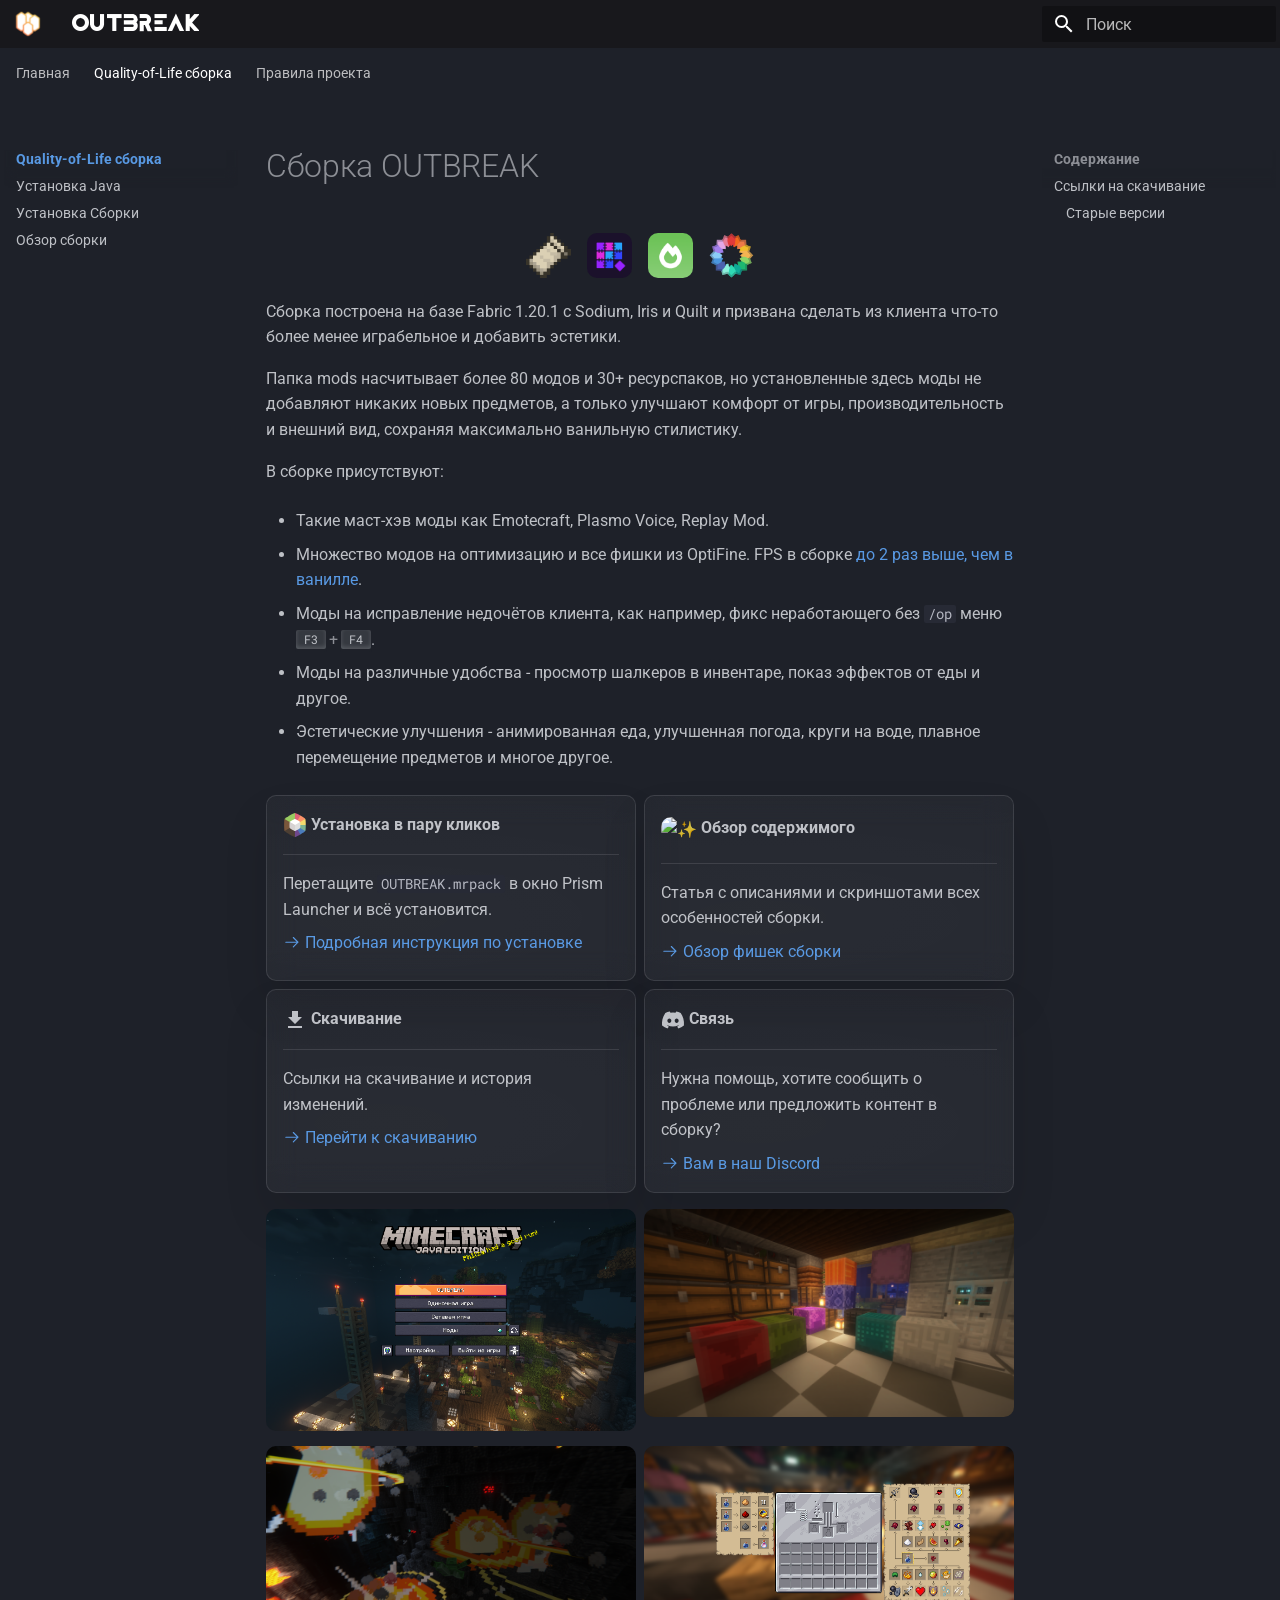
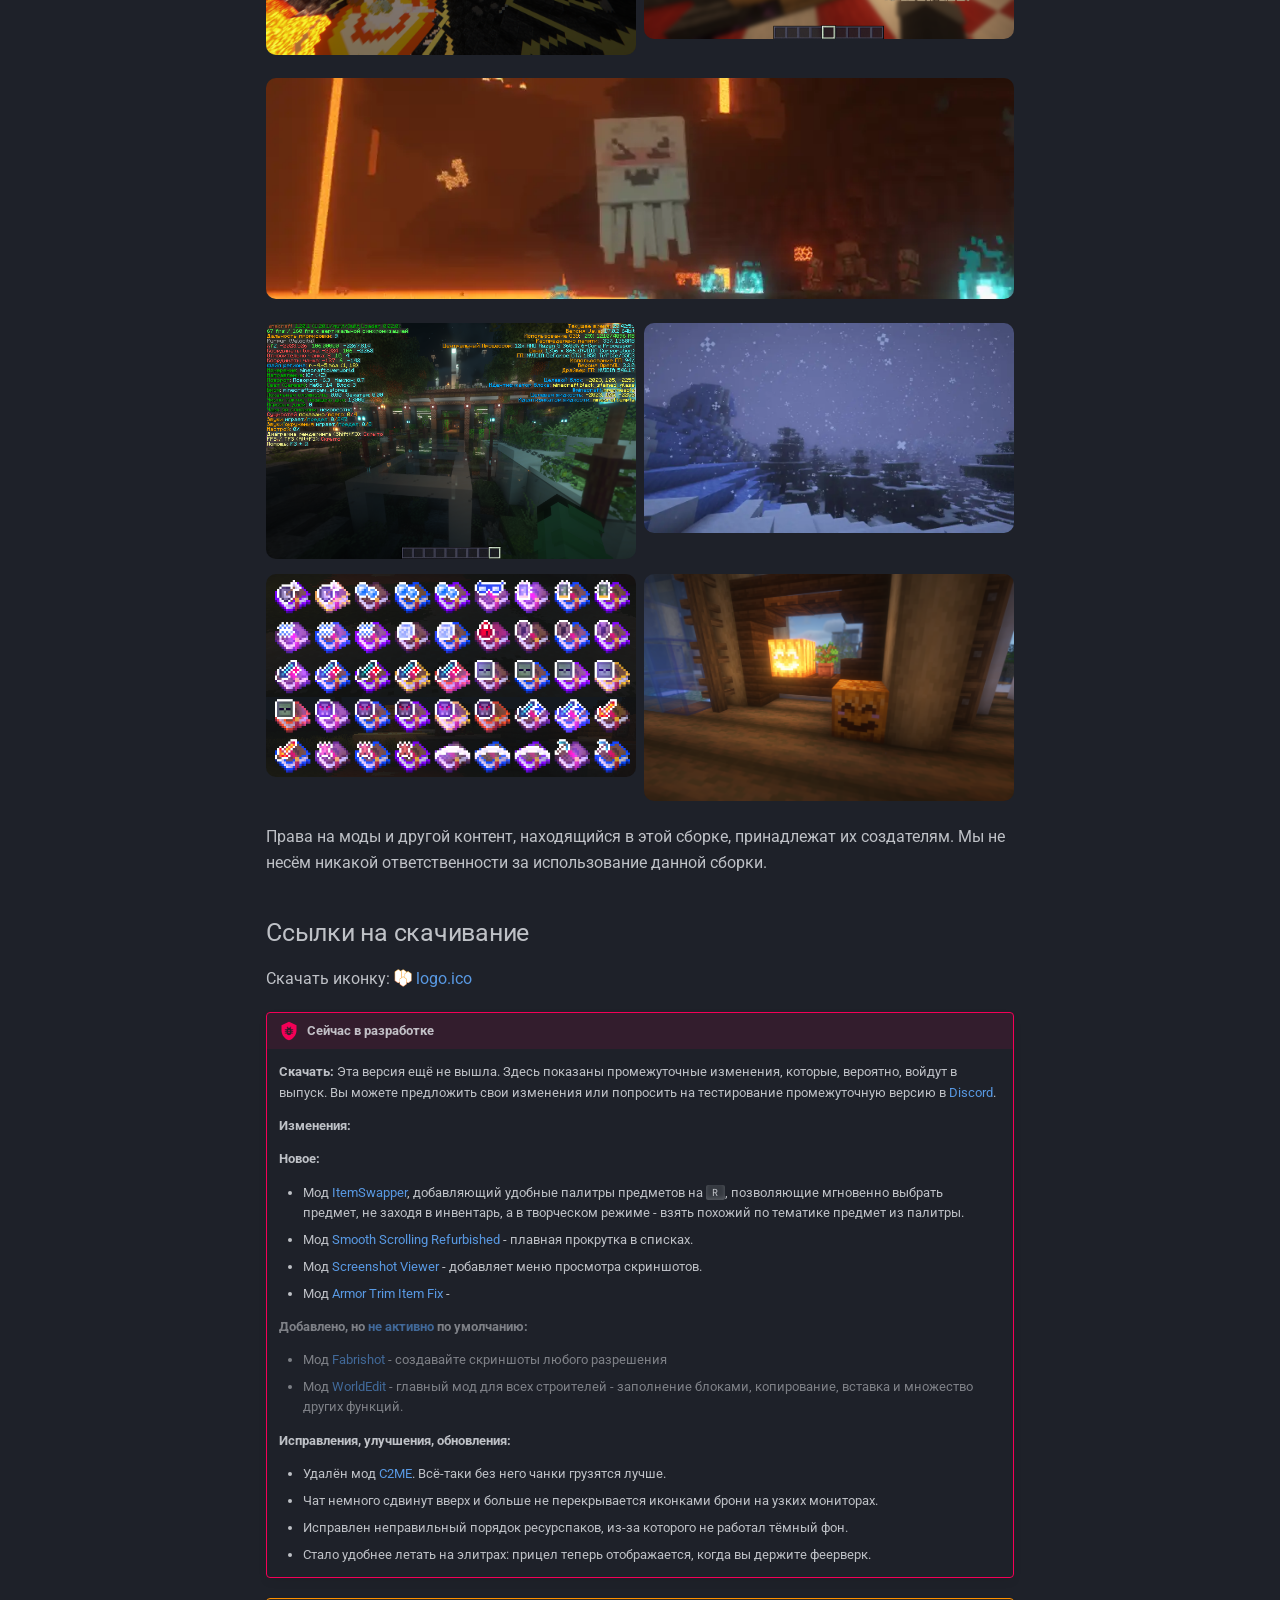
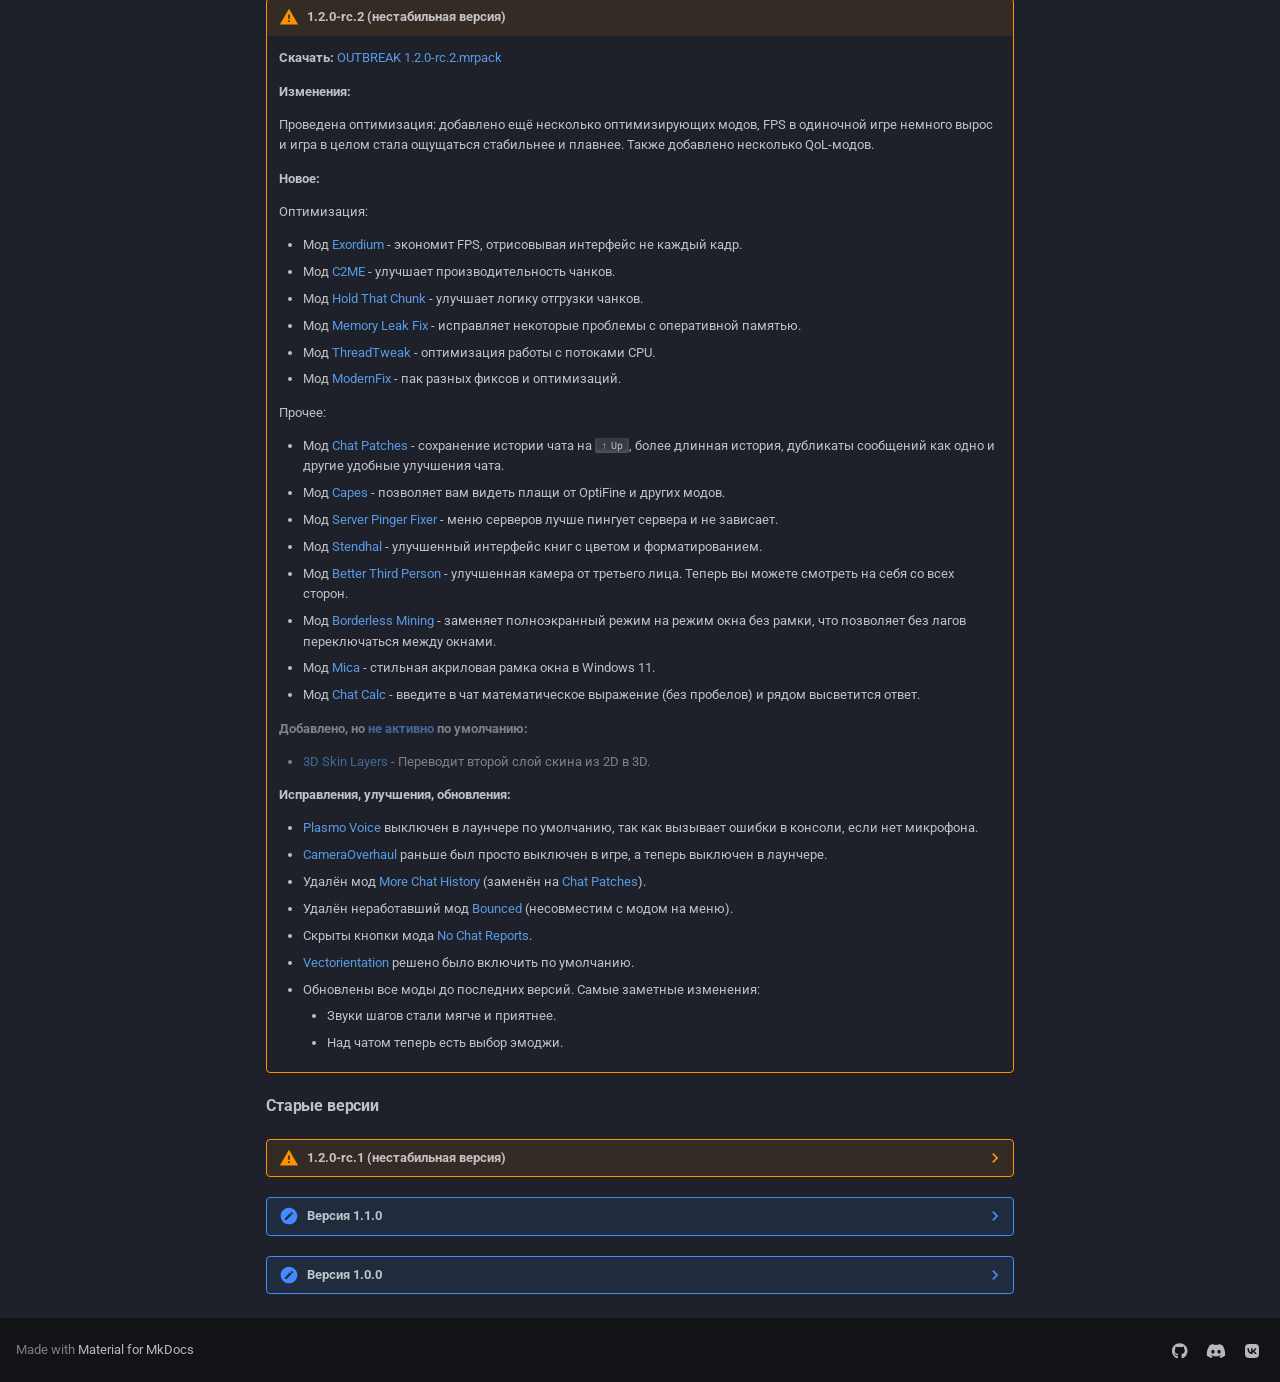
==== commit 6d21a1dc: "Deployed f5ad53f with MkDocs version: 1.5.3" ====
--- a/modpack/index.html
+++ b/modpack/index.html
@@ -17,8 +17,8 @@
         <link rel="next" href="java-installation/">
       
       
-      <link rel="icon" href="../assets/images/classic_128.png">
-      <meta name="generator" content="mkdocs-1.5.3, mkdocs-material-9.5.3">
+      <link rel="icon" href="../assets/images/logo.png">
+      <meta name="generator" content="mkdocs-1.5.3, mkdocs-material-9.5.13">
     
     
       
@@ -26,7 +26,7 @@
       
     
     
-      <link rel="stylesheet" href="../assets/stylesheets/main.50c56a3b.min.css">
+      <link rel="stylesheet" href="../assets/stylesheets/main.7e359304.min.css">
       
         
         <link rel="stylesheet" href="../assets/stylesheets/palette.06af60db.min.css">
@@ -94,7 +94,7 @@
   <nav class="md-header__inner md-grid" aria-label="Верхний колонтитул">
     <a href=".." title="OUTBREAK" class="md-header__button md-logo" aria-label="OUTBREAK" data-md-component="logo">
       
-  <img src="../assets/images/classic_128.png" alt="logo">
+  <img src="../assets/images/logo.png" alt="logo">
 
     </a>
     <label class="md-header__button md-icon" for="__drawer">
@@ -223,26 +223,6 @@
     
     
       <li class="md-tabs__item">
-        <a href="../modbreak2024/" class="md-tabs__link">
-          
-  
-    
-  
-  🎄 MODBREAK-2024
-
-        </a>
-      </li>
-    
-  
-
-      
-        
-  
-  
-  
-    
-    
-      <li class="md-tabs__item">
         <a href="../rules/" class="md-tabs__link">
           
   
@@ -280,7 +260,7 @@
   <label class="md-nav__title" for="__drawer">
     <a href=".." title="OUTBREAK" class="md-nav__button md-logo" aria-label="OUTBREAK" data-md-component="logo">
       
-  <img src="../assets/images/classic_128.png" alt="logo">
+  <img src="../assets/images/logo.png" alt="logo">
 
     </a>
     OUTBREAK
@@ -331,14 +311,17 @@
       
     
     
-    
-    
-      
-      
+      
+        
+        
+      
+      
+        
+      
+    
     
     <li class="md-nav__item md-nav__item--active md-nav__item--section md-nav__item--nested">
       
-        
         
         
         <input class="md-nav__toggle md-toggle " type="checkbox" id="__nav_2" checked>
@@ -455,83 +438,23 @@
           
         
       
-    
-    
-    
-    
-      
-      
-    
-    <li class="md-nav__item md-nav__item--section md-nav__item--nested">
-      
-        
+        
+      
+    
+    
+      
+      
+        
+      
+    
+    
+    <li class="md-nav__item md-nav__item--nested">
+      
         
         
           
         
         <input class="md-nav__toggle md-toggle md-toggle--indeterminate" type="checkbox" id="__nav_3" >
-        
-          
-          
-          <div class="md-nav__link md-nav__container">
-            <a href="../modbreak2024/" class="md-nav__link ">
-              
-  
-  <span class="md-ellipsis">
-    🎄 MODBREAK-2024
-  </span>
-  
-
-            </a>
-            
-          </div>
-        
-        <nav class="md-nav" data-md-level="1" aria-labelledby="__nav_3_label" aria-expanded="false">
-          <label class="md-nav__title" for="__nav_3">
-            <span class="md-nav__icon md-icon"></span>
-            🎄 MODBREAK-2024
-          </label>
-          <ul class="md-nav__list" data-md-scrollfix>
-            
-              
-            
-          </ul>
-        </nav>
-      
-    </li>
-  
-
-    
-      
-      
-  
-  
-  
-  
-    
-    
-      
-        
-          
-        
-      
-        
-      
-    
-    
-    
-    
-      
-      
-    
-    <li class="md-nav__item md-nav__item--section md-nav__item--nested">
-      
-        
-        
-        
-          
-        
-        <input class="md-nav__toggle md-toggle md-toggle--indeterminate" type="checkbox" id="__nav_4" >
         
           
           
@@ -547,14 +470,14 @@
             </a>
             
               
-              <label class="md-nav__link " for="__nav_4" id="__nav_4_label" tabindex="">
+              <label class="md-nav__link " for="__nav_3" id="__nav_3_label" tabindex="0">
                 <span class="md-nav__icon md-icon"></span>
               </label>
             
           </div>
         
-        <nav class="md-nav" data-md-level="1" aria-labelledby="__nav_4_label" aria-expanded="false">
-          <label class="md-nav__title" for="__nav_4">
+        <nav class="md-nav" data-md-level="1" aria-labelledby="__nav_3_label" aria-expanded="false">
+          <label class="md-nav__title" for="__nav_3">
             <span class="md-nav__icon md-icon"></span>
             Правила проекта
           </label>
@@ -713,7 +636,7 @@
 <p><a href="installation/"><span class="twemoji"><svg xmlns="http://www.w3.org/2000/svg" viewBox="0 0 24 24"><path d="M13.22 19.03a.75.75 0 0 1 0-1.06L18.19 13H3.75a.75.75 0 0 1 0-1.5h14.44l-4.97-4.97a.749.749 0 0 1 .326-1.275.749.749 0 0 1 .734.215l6.25 6.25a.75.75 0 0 1 0 1.06l-6.25 6.25a.75.75 0 0 1-1.06 0Z"/></svg></span> Подробная инструкция по установке</a></p>
 </li>
 <li>
-<p><img alt="✨" class="twemoji lg middle" src="https://cdn.jsdelivr.net/gh/jdecked/twemoji@14.1.2/assets/svg/2728.svg" title=":sparkles:" /> <strong>Обзор содержимого</strong></p>
+<p><img alt="✨" class="twemoji lg middle" src="https://cdn.jsdelivr.net/gh/jdecked/twemoji@15.0.3/assets/svg/2728.svg" title=":sparkles:" /> <strong>Обзор содержимого</strong></p>
 <hr />
 <p>Статья с описаниями и скриншотами всех особенностей сборки.</p>
 <p><a href="review/"><span class="twemoji"><svg xmlns="http://www.w3.org/2000/svg" viewBox="0 0 24 24"><path d="M13.22 19.03a.75.75 0 0 1 0-1.06L18.19 13H3.75a.75.75 0 0 1 0-1.5h14.44l-4.97-4.97a.749.749 0 0 1 .326-1.275.749.749 0 0 1 .734.215l6.25 6.25a.75.75 0 0 1 0 1.06l-6.25 6.25a.75.75 0 0 1-1.06 0Z"/></svg></span> Обзор фишек сборки</a></p>
@@ -805,24 +728,32 @@
 </defs>
 </svg>
 </span> logo.ico</a> </p>
-<details class="bug">
-<summary>Сейчас в разработке</summary>
+<div class="admonition bug">
+<p class="admonition-title">Сейчас в разработке</p>
 <p><strong>Скачать:</strong> Эта версия ещё не вышла. Здесь показаны промежуточные изменения, которые, вероятно, войдут в выпуск. Вы можете предложить свои изменения или попросить на тестирование промежуточную версию в <a href="https://discord.gg/fhgkRff">Discord</a>.</p>
 <p><strong>Изменения:</strong></p>
 <p><strong>Новое:</strong></p>
 <ul>
-<li>
-<p>Мод <a href="https://www.curseforge.com/minecraft/mc-mods/itemswapper">ItemSwapper</a>, добавляющий удобные палитры предметов на <span class="keys"><kbd class="key-r">R</kbd></span>, позволяющие мгновенно выбрать предмет, не заходя в инвентарь, а в творческом режиме - взять похожий по тематике предмет из палитры.</p>
-</li>
-<li>
-<p>Мод <a href="https://modrinth.com/mod/smooth-scrolling-refurbished">Smooth Scrolling Refurbished</a> - плавная прокрутка в списках.</p>
-</li>
-</ul>
+<li>Мод <a href="https://www.curseforge.com/minecraft/mc-mods/itemswapper">ItemSwapper</a>, добавляющий удобные палитры предметов на <span class="keys"><kbd class="key-r">R</kbd></span>, позволяющие мгновенно выбрать предмет, не заходя в инвентарь, а в творческом режиме - взять похожий по тематике предмет из палитры.</li>
+<li>Мод <a href="https://modrinth.com/mod/smooth-scrolling-refurbished">Smooth Scrolling Refurbished</a> - плавная прокрутка в списках.</li>
+<li>Мод <a href="https://modrinth.com/mod/screenshot-viewer">Screenshot Viewer</a> - добавляет меню просмотра скриншотов.</li>
+<li>Мод <a href="https://modrinth.com/mod/armor-trim-item-fix">Armor Trim Item Fix</a> - </li>
+</ul>
+<p><div style="opacity: 60%" markdown>
+<strong>Добавлено, но <a href="review/#enabling-mods" target="_blank">не активно</a> по умолчанию:</strong></p>
+<ul>
+<li>Мод <a href="https://modrinth.com/mod/fabrishot">Fabrishot</a> - создавайте скриншоты любого разрешения</li>
+<li>Мод <a href="https://www.curseforge.com/minecraft/mc-mods/worldedit">WorldEdit</a> - главный мод для всех строителей - заполнение блоками, копирование, вставка и множество других функций.</li>
+</ul>
+</div>
 <p><strong>Исправления, улучшения, обновления:</strong></p>
 <ul>
+<li>Удалён мод <a href="https://modrinth.com/mod/c2me-fabric">C2ME</a>. Всё-таки без него чанки грузятся лучше.</li>
+<li>Чат немного сдвинут вверх и больше не перекрывается иконками брони на узких мониторах.</li>
 <li>Исправлен неправильный порядок ресурспаков, из-за которого не работал тёмный фон.</li>
-</ul>
-</details>
+<li>Стало удобнее летать на элитрах: прицел теперь отображается, когда вы держите феерверк.</li>
+</ul>
+</div>
 <div class="admonition warning">
 <p class="admonition-title">1.2.0-rc.2 (нестабильная версия)</p>
 <p><strong>Скачать:</strong> <a href="https://drive.google.com/file/d/1dwY3hg2Bd95TMFzUT57I-Z-qju1-gvgc/view?usp=sharing" target="_blank">OUTBREAK 1.2.0-rc.2.mrpack</a></p>
@@ -1028,10 +959,10 @@
       <div class="md-progress" data-md-component="progress" role="progressbar"></div>
     
     
-    <script id="__config" type="application/json">{"base": "..", "features": ["navigation.tabs", "navigation.sections", "navigation.expand", "navigation.instant", "navigation.instant.progress", "navigation.table", "navigation.indexes", "search.suggest", "search.highlight", "content.tabs.link", "content.code.annotation", "content.code.copy"], "search": "../assets/javascripts/workers/search.f886a092.min.js", "translations": {"clipboard.copied": "\u0421\u043a\u043e\u043f\u0438\u0440\u043e\u0432\u0430\u043d\u043e \u0432 \u0431\u0443\u0444\u0435\u0440", "clipboard.copy": "\u041a\u043e\u043f\u0438\u0440\u043e\u0432\u0430\u0442\u044c \u0432 \u0431\u0443\u0444\u0435\u0440", "search.result.more.one": "\u0415\u0449\u0451 1 \u043d\u0430 \u044d\u0442\u043e\u0439 \u0441\u0442\u0440\u0430\u043d\u0438\u0446\u0435", "search.result.more.other": "\u0415\u0449\u0451 # \u043d\u0430 \u044d\u0442\u043e\u0439 \u0441\u0442\u0440\u0430\u043d\u0438\u0446\u0435", "search.result.none": "\u0421\u043e\u0432\u043f\u0430\u0434\u0435\u043d\u0438\u0439 \u043d\u0435 \u043d\u0430\u0439\u0434\u0435\u043d\u043e", "search.result.one": "\u041d\u0430\u0439\u0434\u0435\u043d\u043e 1 \u0441\u043e\u0432\u043f\u0430\u0434\u0435\u043d\u0438\u0435", "search.result.other": "\u041d\u0430\u0439\u0434\u0435\u043d\u043e \u0441\u043e\u0432\u043f\u0430\u0434\u0435\u043d\u0438\u0439: #", "search.result.placeholder": "\u041d\u0430\u0447\u043d\u0438\u0442\u0435 \u043f\u0435\u0447\u0430\u0442\u0430\u0442\u044c \u0434\u043b\u044f \u043f\u043e\u0438\u0441\u043a\u0430", "search.result.term.missing": "\u041e\u0442\u0441\u0443\u0442\u0441\u0442\u0432\u0443\u0435\u0442", "select.version": "\u0412\u044b\u0431\u0435\u0440\u0438\u0442\u0435 \u0432\u0435\u0440\u0441\u0438\u044e"}}</script>
-    
-    
-      <script src="../assets/javascripts/bundle.d7c377c4.min.js"></script>
+    <script id="__config" type="application/json">{"base": "..", "features": ["navigation.tabs", "navigation.sections", "navigation.expand", "navigation.instant", "navigation.instant.progress", "navigation.table", "navigation.indexes", "search.suggest", "search.highlight", "content.tabs.link", "content.code.annotation", "content.code.copy"], "search": "../assets/javascripts/workers/search.b8dbb3d2.min.js", "translations": {"clipboard.copied": "\u0421\u043a\u043e\u043f\u0438\u0440\u043e\u0432\u0430\u043d\u043e \u0432 \u0431\u0443\u0444\u0435\u0440", "clipboard.copy": "\u041a\u043e\u043f\u0438\u0440\u043e\u0432\u0430\u0442\u044c \u0432 \u0431\u0443\u0444\u0435\u0440", "search.result.more.one": "\u0415\u0449\u0451 1 \u043d\u0430 \u044d\u0442\u043e\u0439 \u0441\u0442\u0440\u0430\u043d\u0438\u0446\u0435", "search.result.more.other": "\u0415\u0449\u0451 # \u043d\u0430 \u044d\u0442\u043e\u0439 \u0441\u0442\u0440\u0430\u043d\u0438\u0446\u0435", "search.result.none": "\u0421\u043e\u0432\u043f\u0430\u0434\u0435\u043d\u0438\u0439 \u043d\u0435 \u043d\u0430\u0439\u0434\u0435\u043d\u043e", "search.result.one": "\u041d\u0430\u0439\u0434\u0435\u043d\u043e 1 \u0441\u043e\u0432\u043f\u0430\u0434\u0435\u043d\u0438\u0435", "search.result.other": "\u041d\u0430\u0439\u0434\u0435\u043d\u043e \u0441\u043e\u0432\u043f\u0430\u0434\u0435\u043d\u0438\u0439: #", "search.result.placeholder": "\u041d\u0430\u0447\u043d\u0438\u0442\u0435 \u043f\u0435\u0447\u0430\u0442\u0430\u0442\u044c \u0434\u043b\u044f \u043f\u043e\u0438\u0441\u043a\u0430", "search.result.term.missing": "\u041e\u0442\u0441\u0443\u0442\u0441\u0442\u0432\u0443\u0435\u0442", "select.version": "\u0412\u044b\u0431\u0435\u0440\u0438\u0442\u0435 \u0432\u0435\u0440\u0441\u0438\u044e"}}</script>
+    
+    
+      <script src="../assets/javascripts/bundle.c8d2eff1.min.js"></script>
       
     
   </body>
--- a/assets/stylesheets/main.7e359304.min.css
+++ b/assets/stylesheets/main.7e359304.min.css
@@ -0,0 +1 @@
+@charset "UTF-8";html{-webkit-text-size-adjust:none;-moz-text-size-adjust:none;text-size-adjust:none;box-sizing:border-box}*,:after,:before{box-sizing:inherit}@media (prefers-reduced-motion){*,:after,:before{transition:none!important}}body{margin:0}a,button,input,label{-webkit-tap-highlight-color:transparent}a{color:inherit;text-decoration:none}hr{border:0;box-sizing:initial;display:block;height:.05rem;overflow:visible;padding:0}small{font-size:80%}sub,sup{line-height:1em}img{border-style:none}table{border-collapse:initial;border-spacing:0}td,th{font-weight:400;vertical-align:top}button{background:#0000;border:0;font-family:inherit;font-size:inherit;margin:0;padding:0}input{border:0;outline:none}:root{--md-primary-fg-color:#4051b5;--md-primary-fg-color--light:#5d6cc0;--md-primary-fg-color--dark:#303fa1;--md-primary-bg-color:#fff;--md-primary-bg-color--light:#ffffffb3;--md-accent-fg-color:#526cfe;--md-accent-fg-color--transparent:#526cfe1a;--md-accent-bg-color:#fff;--md-accent-bg-color--light:#ffffffb3}[data-md-color-scheme=default]{color-scheme:light}[data-md-color-scheme=default] img[src$="#gh-dark-mode-only"],[data-md-color-scheme=default] img[src$="#only-dark"]{display:none}:root,[data-md-color-scheme=default]{--md-hue:225deg;--md-default-fg-color:#000000de;--md-default-fg-color--light:#0000008a;--md-default-fg-color--lighter:#00000052;--md-default-fg-color--lightest:#00000012;--md-default-bg-color:#fff;--md-default-bg-color--light:#ffffffb3;--md-default-bg-color--lighter:#ffffff4d;--md-default-bg-color--lightest:#ffffff1f;--md-code-fg-color:#36464e;--md-code-bg-color:#f5f5f5;--md-code-hl-color:#4287ff;--md-code-hl-color--light:#4287ff1a;--md-code-hl-number-color:#d52a2a;--md-code-hl-special-color:#db1457;--md-code-hl-function-color:#a846b9;--md-code-hl-constant-color:#6e59d9;--md-code-hl-keyword-color:#3f6ec6;--md-code-hl-string-color:#1c7d4d;--md-code-hl-name-color:var(--md-code-fg-color);--md-code-hl-operator-color:var(--md-default-fg-color--light);--md-code-hl-punctuation-color:var(--md-default-fg-color--light);--md-code-hl-comment-color:var(--md-default-fg-color--light);--md-code-hl-generic-color:var(--md-default-fg-color--light);--md-code-hl-variable-color:var(--md-default-fg-color--light);--md-typeset-color:var(--md-default-fg-color);--md-typeset-a-color:var(--md-primary-fg-color);--md-typeset-del-color:#f5503d26;--md-typeset-ins-color:#0bd57026;--md-typeset-kbd-color:#fafafa;--md-typeset-kbd-accent-color:#fff;--md-typeset-kbd-border-color:#b8b8b8;--md-typeset-mark-color:#ffff0080;--md-typeset-table-color:#0000001f;--md-typeset-table-color--light:rgba(0,0,0,.035);--md-admonition-fg-color:var(--md-default-fg-color);--md-admonition-bg-color:var(--md-default-bg-color);--md-warning-fg-color:#000000de;--md-warning-bg-color:#ff9;--md-footer-fg-color:#fff;--md-footer-fg-color--light:#ffffffb3;--md-footer-fg-color--lighter:#ffffff73;--md-footer-bg-color:#000000de;--md-footer-bg-color--dark:#00000052;--md-shadow-z1:0 0.2rem 0.5rem #0000000d,0 0 0.05rem #0000001a;--md-shadow-z2:0 0.2rem 0.5rem #0000001a,0 0 0.05rem #00000040;--md-shadow-z3:0 0.2rem 0.5rem #0003,0 0 0.05rem #00000059}.md-icon svg{fill:currentcolor;display:block;height:1.2rem;width:1.2rem}body{-webkit-font-smoothing:antialiased;-moz-osx-font-smoothing:grayscale;--md-text-font-family:var(--md-text-font,_),-apple-system,BlinkMacSystemFont,Helvetica,Arial,sans-serif;--md-code-font-family:var(--md-code-font,_),SFMono-Regular,Consolas,Menlo,monospace}aside,body,input{font-feature-settings:"kern","liga";color:var(--md-typeset-color);font-family:var(--md-text-font-family)}code,kbd,pre{font-feature-settings:"kern";font-family:var(--md-code-font-family)}:root{--md-typeset-table-sort-icon:url('data:image/svg+xml;charset=utf-8,<svg xmlns="http://www.w3.org/2000/svg" viewBox="0 0 24 24"><path d="m18 21-4-4h3V7h-3l4-4 4 4h-3v10h3M2 19v-2h10v2M2 13v-2h7v2M2 7V5h4v2H2Z"/></svg>');--md-typeset-table-sort-icon--asc:url('data:image/svg+xml;charset=utf-8,<svg xmlns="http://www.w3.org/2000/svg" viewBox="0 0 24 24"><path d="M19 17h3l-4 4-4-4h3V3h2M2 17h10v2H2M6 5v2H2V5m0 6h7v2H2v-2Z"/></svg>');--md-typeset-table-sort-icon--desc:url('data:image/svg+xml;charset=utf-8,<svg xmlns="http://www.w3.org/2000/svg" viewBox="0 0 24 24"><path d="M19 7h3l-4-4-4 4h3v14h2M2 17h10v2H2M6 5v2H2V5m0 6h7v2H2v-2Z"/></svg>')}.md-typeset{-webkit-print-color-adjust:exact;color-adjust:exact;font-size:.8rem;line-height:1.6}@media print{.md-typeset{font-size:.68rem}}.md-typeset blockquote,.md-typeset dl,.md-typeset figure,.md-typeset ol,.md-typeset pre,.md-typeset ul{margin-bottom:1em;margin-top:1em}.md-typeset h1{color:var(--md-default-fg-color--light);font-size:2em;line-height:1.3;margin:0 0 1.25em}.md-typeset h1,.md-typeset h2{font-weight:300;letter-spacing:-.01em}.md-typeset h2{font-size:1.5625em;line-height:1.4;margin:1.6em 0 .64em}.md-typeset h3{font-size:1.25em;font-weight:400;letter-spacing:-.01em;line-height:1.5;margin:1.6em 0 .8em}.md-typeset h2+h3{margin-top:.8em}.md-typeset h4{font-weight:700;letter-spacing:-.01em;margin:1em 0}.md-typeset h5,.md-typeset h6{color:var(--md-default-fg-color--light);font-size:.8em;font-weight:700;letter-spacing:-.01em;margin:1.25em 0}.md-typeset h5{text-transform:uppercase}.md-typeset hr{border-bottom:.05rem solid var(--md-default-fg-color--lightest);display:flow-root;margin:1.5em 0}.md-typeset a{color:var(--md-typeset-a-color);word-break:break-word}.md-typeset a,.md-typeset a:before{transition:color 125ms}.md-typeset a:focus,.md-typeset a:hover{color:var(--md-accent-fg-color)}.md-typeset a:focus code,.md-typeset a:hover code{background-color:var(--md-accent-fg-color--transparent)}.md-typeset a code{color:currentcolor;transition:background-color 125ms}.md-typeset a.focus-visible{outline-color:var(--md-accent-fg-color);outline-offset:.2rem}.md-typeset code,.md-typeset kbd,.md-typeset pre{color:var(--md-code-fg-color);direction:ltr;font-variant-ligatures:none}@media print{.md-typeset code,.md-typeset kbd,.md-typeset pre{white-space:pre-wrap}}.md-typeset code{background-color:var(--md-code-bg-color);border-radius:.1rem;-webkit-box-decoration-break:clone;box-decoration-break:clone;font-size:.85em;padding:0 .2941176471em;word-break:break-word}.md-typeset code:not(.focus-visible){-webkit-tap-highlight-color:transparent;outline:none}.md-typeset pre{display:flow-root;line-height:1.4;position:relative}.md-typeset pre>code{-webkit-box-decoration-break:slice;box-decoration-break:slice;box-shadow:none;display:block;margin:0;outline-color:var(--md-accent-fg-color);overflow:auto;padding:.7720588235em 1.1764705882em;scrollbar-color:var(--md-default-fg-color--lighter) #0000;scrollbar-width:thin;touch-action:auto;word-break:normal}.md-typeset pre>code:hover{scrollbar-color:var(--md-accent-fg-color) #0000}.md-typeset pre>code::-webkit-scrollbar{height:.2rem;width:.2rem}.md-typeset pre>code::-webkit-scrollbar-thumb{background-color:var(--md-default-fg-color--lighter)}.md-typeset pre>code::-webkit-scrollbar-thumb:hover{background-color:var(--md-accent-fg-color)}.md-typeset kbd{background-color:var(--md-typeset-kbd-color);border-radius:.1rem;box-shadow:0 .1rem 0 .05rem var(--md-typeset-kbd-border-color),0 .1rem 0 var(--md-typeset-kbd-border-color),0 -.1rem .2rem var(--md-typeset-kbd-accent-color) inset;color:var(--md-default-fg-color);display:inline-block;font-size:.75em;padding:0 .6666666667em;vertical-align:text-top;word-break:break-word}.md-typeset mark{background-color:var(--md-typeset-mark-color);-webkit-box-decoration-break:clone;box-decoration-break:clone;color:inherit;word-break:break-word}.md-typeset abbr{border-bottom:.05rem dotted var(--md-default-fg-color--light);cursor:help;text-decoration:none}.md-typeset small{opacity:.75}[dir=ltr] .md-typeset sub,[dir=ltr] .md-typeset sup{margin-left:.078125em}[dir=rtl] .md-typeset sub,[dir=rtl] .md-typeset sup{margin-right:.078125em}[dir=ltr] .md-typeset blockquote{padding-left:.6rem}[dir=rtl] .md-typeset blockquote{padding-right:.6rem}[dir=ltr] .md-typeset blockquote{border-left:.2rem solid var(--md-default-fg-color--lighter)}[dir=rtl] .md-typeset blockquote{border-right:.2rem solid var(--md-default-fg-color--lighter)}.md-typeset blockquote{color:var(--md-default-fg-color--light);margin-left:0;margin-right:0}.md-typeset ul{list-style-type:disc}[dir=ltr] .md-typeset ol,[dir=ltr] .md-typeset ul{margin-left:.625em}[dir=rtl] .md-typeset ol,[dir=rtl] .md-typeset ul{margin-right:.625em}.md-typeset ol,.md-typeset ul{padding:0}.md-typeset ol:not([hidden]),.md-typeset ul:not([hidden]){display:flow-root}.md-typeset ol ol,.md-typeset ul ol{list-style-type:lower-alpha}.md-typeset ol ol ol,.md-typeset ul ol ol{list-style-type:lower-roman}[dir=ltr] .md-typeset ol li,[dir=ltr] .md-typeset ul li{margin-left:1.25em}[dir=rtl] .md-typeset ol li,[dir=rtl] .md-typeset ul li{margin-right:1.25em}.md-typeset ol li,.md-typeset ul li{margin-bottom:.5em}.md-typeset ol li blockquote,.md-typeset ol li p,.md-typeset ul li blockquote,.md-typeset ul li p{margin:.5em 0}.md-typeset ol li:last-child,.md-typeset ul li:last-child{margin-bottom:0}[dir=ltr] .md-typeset ol li ol,[dir=ltr] .md-typeset ol li ul,[dir=ltr] .md-typeset ul li ol,[dir=ltr] .md-typeset ul li ul{margin-left:.625em}[dir=rtl] .md-typeset ol li ol,[dir=rtl] .md-typeset ol li ul,[dir=rtl] .md-typeset ul li ol,[dir=rtl] .md-typeset ul li ul{margin-right:.625em}.md-typeset ol li ol,.md-typeset ol li ul,.md-typeset ul li ol,.md-typeset ul li ul{margin-bottom:.5em;margin-top:.5em}[dir=ltr] .md-typeset dd{margin-left:1.875em}[dir=rtl] .md-typeset dd{margin-right:1.875em}.md-typeset dd{margin-bottom:1.5em;margin-top:1em}.md-typeset img,.md-typeset svg,.md-typeset video{height:auto;max-width:100%}.md-typeset img[align=left]{margin:1em 1em 1em 0}.md-typeset img[align=right]{margin:1em 0 1em 1em}.md-typeset img[align]:only-child{margin-top:0}.md-typeset figure{display:flow-root;margin:1em auto;max-width:100%;text-align:center;width:-webkit-fit-content;width:-moz-fit-content;width:fit-content}.md-typeset figure img{display:block;margin:0 auto}.md-typeset figcaption{font-style:italic;margin:1em auto;max-width:24rem}.md-typeset iframe{max-width:100%}.md-typeset table:not([class]){background-color:var(--md-default-bg-color);border:.05rem solid var(--md-typeset-table-color);border-radius:.1rem;display:inline-block;font-size:.64rem;max-width:100%;overflow:auto;touch-action:auto}@media print{.md-typeset table:not([class]){display:table}}.md-typeset table:not([class])+*{margin-top:1.5em}.md-typeset table:not([class]) td>:first-child,.md-typeset table:not([class]) th>:first-child{margin-top:0}.md-typeset table:not([class]) td>:last-child,.md-typeset table:not([class]) th>:last-child{margin-bottom:0}.md-typeset table:not([class]) td:not([align]),.md-typeset table:not([class]) th:not([align]){text-align:left}[dir=rtl] .md-typeset table:not([class]) td:not([align]),[dir=rtl] .md-typeset table:not([class]) th:not([align]){text-align:right}.md-typeset table:not([class]) th{font-weight:700;min-width:5rem;padding:.9375em 1.25em;vertical-align:top}.md-typeset table:not([class]) td{border-top:.05rem solid var(--md-typeset-table-color);padding:.9375em 1.25em;vertical-align:top}.md-typeset table:not([class]) tbody tr{transition:background-color 125ms}.md-typeset table:not([class]) tbody tr:hover{background-color:var(--md-typeset-table-color--light);box-shadow:0 .05rem 0 var(--md-default-bg-color) inset}.md-typeset table:not([class]) a{word-break:normal}.md-typeset table th[role=columnheader]{cursor:pointer}[dir=ltr] .md-typeset table th[role=columnheader]:after{margin-left:.5em}[dir=rtl] .md-typeset table th[role=columnheader]:after{margin-right:.5em}.md-typeset table th[role=columnheader]:after{content:"";display:inline-block;height:1.2em;-webkit-mask-image:var(--md-typeset-table-sort-icon);mask-image:var(--md-typeset-table-sort-icon);-webkit-mask-repeat:no-repeat;mask-repeat:no-repeat;-webkit-mask-size:contain;mask-size:contain;transition:background-color 125ms;vertical-align:text-bottom;width:1.2em}.md-typeset table th[role=columnheader]:hover:after{background-color:var(--md-default-fg-color--lighter)}.md-typeset table th[role=columnheader][aria-sort=ascending]:after{background-color:var(--md-default-fg-color--light);-webkit-mask-image:var(--md-typeset-table-sort-icon--asc);mask-image:var(--md-typeset-table-sort-icon--asc)}.md-typeset table th[role=columnheader][aria-sort=descending]:after{background-color:var(--md-default-fg-color--light);-webkit-mask-image:var(--md-typeset-table-sort-icon--desc);mask-image:var(--md-typeset-table-sort-icon--desc)}.md-typeset__scrollwrap{margin:1em -.8rem;overflow-x:auto;touch-action:auto}.md-typeset__table{display:inline-block;margin-bottom:.5em;padding:0 .8rem}@media print{.md-typeset__table{display:block}}html .md-typeset__table table{display:table;margin:0;overflow:hidden;width:100%}@media screen and (max-width:44.984375em){.md-content__inner>pre{margin:1em -.8rem}.md-content__inner>pre code{border-radius:0}}.md-typeset .md-author{border-radius:100%;display:block;flex-shrink:0;height:1.6rem;overflow:hidden;position:relative;transition:color 125ms,transform 125ms;width:1.6rem}.md-typeset .md-author img{display:block}.md-typeset .md-author--more{background:var(--md-default-fg-color--lightest);color:var(--md-default-fg-color--lighter);font-size:.6rem;font-weight:700;line-height:1.6rem;text-align:center}.md-typeset .md-author--long{height:2.4rem;width:2.4rem}.md-typeset a.md-author{transform:scale(1)}.md-typeset a.md-author img{filter:grayscale(100%) opacity(75%);transition:filter 125ms}.md-typeset a.md-author:focus,.md-typeset a.md-author:hover{transform:scale(1.1);z-index:1}.md-typeset a.md-author:focus img,.md-typeset a.md-author:hover img{filter:grayscale(0)}.md-banner{background-color:var(--md-footer-bg-color);color:var(--md-footer-fg-color);overflow:auto}@media print{.md-banner{display:none}}.md-banner--warning{background-color:var(--md-warning-bg-color);color:var(--md-warning-fg-color)}.md-banner__inner{font-size:.7rem;margin:.6rem auto;padding:0 .8rem}[dir=ltr] .md-banner__button{float:right}[dir=rtl] .md-banner__button{float:left}.md-banner__button{color:inherit;cursor:pointer;transition:opacity .25s}.no-js .md-banner__button{display:none}.md-banner__button:hover{opacity:.7}html{font-size:125%;height:100%;overflow-x:hidden}@media screen and (min-width:100em){html{font-size:137.5%}}@media screen and (min-width:125em){html{font-size:150%}}body{background-color:var(--md-default-bg-color);display:flex;flex-direction:column;font-size:.5rem;min-height:100%;position:relative;width:100%}@media print{body{display:block}}@media screen and (max-width:59.984375em){body[data-md-scrolllock]{position:fixed}}.md-grid{margin-left:auto;margin-right:auto;max-width:61rem}.md-container{display:flex;flex-direction:column;flex-grow:1}@media print{.md-container{display:block}}.md-main{flex-grow:1}.md-main__inner{display:flex;height:100%;margin-top:1.5rem}.md-ellipsis{overflow:hidden;text-overflow:ellipsis}.md-toggle{display:none}.md-option{height:0;opacity:0;position:absolute;width:0}.md-option:checked+label:not([hidden]){display:block}.md-option.focus-visible+label{outline-color:var(--md-accent-fg-color);outline-style:auto}.md-skip{background-color:var(--md-default-fg-color);border-radius:.1rem;color:var(--md-default-bg-color);font-size:.64rem;margin:.5rem;opacity:0;outline-color:var(--md-accent-fg-color);padding:.3rem .5rem;position:fixed;transform:translateY(.4rem);z-index:-1}.md-skip:focus{opacity:1;transform:translateY(0);transition:transform .25s cubic-bezier(.4,0,.2,1),opacity 175ms 75ms;z-index:10}@page{margin:25mm}:root{--md-clipboard-icon:url('data:image/svg+xml;charset=utf-8,<svg xmlns="http://www.w3.org/2000/svg" viewBox="0 0 24 24"><path d="M19 21H8V7h11m0-2H8a2 2 0 0 0-2 2v14a2 2 0 0 0 2 2h11a2 2 0 0 0 2-2V7a2 2 0 0 0-2-2m-3-4H4a2 2 0 0 0-2 2v14h2V3h12V1Z"/></svg>')}.md-clipboard{border-radius:.1rem;color:var(--md-default-fg-color--lightest);cursor:pointer;height:1.5em;outline-color:var(--md-accent-fg-color);outline-offset:.1rem;position:absolute;right:.5em;top:.5em;transition:color .25s;width:1.5em;z-index:1}@media print{.md-clipboard{display:none}}.md-clipboard:not(.focus-visible){-webkit-tap-highlight-color:transparent;outline:none}:hover>.md-clipboard{color:var(--md-default-fg-color--light)}.md-clipboard:focus,.md-clipboard:hover{color:var(--md-accent-fg-color)}.md-clipboard:after{background-color:currentcolor;content:"";display:block;height:1.125em;margin:0 auto;-webkit-mask-image:var(--md-clipboard-icon);mask-image:var(--md-clipboard-icon);-webkit-mask-position:center;mask-position:center;-webkit-mask-repeat:no-repeat;mask-repeat:no-repeat;-webkit-mask-size:contain;mask-size:contain;width:1.125em}.md-clipboard--inline{cursor:pointer}.md-clipboard--inline code{transition:color .25s,background-color .25s}.md-clipboard--inline:focus code,.md-clipboard--inline:hover code{background-color:var(--md-accent-fg-color--transparent);color:var(--md-accent-fg-color)}@keyframes consent{0%{opacity:0;transform:translateY(100%)}to{opacity:1;transform:translateY(0)}}@keyframes overlay{0%{opacity:0}to{opacity:1}}.md-consent__overlay{animation:overlay .25s both;-webkit-backdrop-filter:blur(.1rem);backdrop-filter:blur(.1rem);background-color:#0000008a;height:100%;opacity:1;position:fixed;top:0;width:100%;z-index:5}.md-consent__inner{animation:consent .5s cubic-bezier(.1,.7,.1,1) both;background-color:var(--md-default-bg-color);border:0;border-radius:.1rem;bottom:0;box-shadow:0 0 .2rem #0000001a,0 .2rem .4rem #0003;max-height:100%;overflow:auto;padding:0;position:fixed;width:100%;z-index:5}.md-consent__form{padding:.8rem}.md-consent__settings{display:none;margin:1em 0}input:checked+.md-consent__settings{display:block}.md-consent__controls{margin-bottom:.8rem}.md-typeset .md-consent__controls .md-button{display:inline}@media screen and (max-width:44.984375em){.md-typeset .md-consent__controls .md-button{display:block;margin-top:.4rem;text-align:center;width:100%}}.md-consent label{cursor:pointer}.md-content{flex-grow:1;min-width:0}.md-content__inner{margin:0 .8rem 1.2rem;padding-top:.6rem}@media screen and (min-width:76.25em){[dir=ltr] .md-sidebar--primary:not([hidden])~.md-content>.md-content__inner{margin-left:1.2rem}[dir=ltr] .md-sidebar--secondary:not([hidden])~.md-content>.md-content__inner,[dir=rtl] .md-sidebar--primary:not([hidden])~.md-content>.md-content__inner{margin-right:1.2rem}[dir=rtl] .md-sidebar--secondary:not([hidden])~.md-content>.md-content__inner{margin-left:1.2rem}}.md-content__inner:before{content:"";display:block;height:.4rem}.md-content__inner>:last-child{margin-bottom:0}[dir=ltr] .md-content__button{float:right}[dir=rtl] .md-content__button{float:left}[dir=ltr] .md-content__button{margin-left:.4rem}[dir=rtl] .md-content__button{margin-right:.4rem}.md-content__button{margin:.4rem 0;padding:0}@media print{.md-content__button{display:none}}.md-typeset .md-content__button{color:var(--md-default-fg-color--lighter)}.md-content__button svg{display:inline;vertical-align:top}[dir=rtl] .md-content__button svg{transform:scaleX(-1)}[dir=ltr] .md-dialog{right:.8rem}[dir=rtl] .md-dialog{left:.8rem}.md-dialog{background-color:var(--md-default-fg-color);border-radius:.1rem;bottom:.8rem;box-shadow:var(--md-shadow-z3);min-width:11.1rem;opacity:0;padding:.4rem .6rem;pointer-events:none;position:fixed;transform:translateY(100%);transition:transform 0ms .4s,opacity .4s;z-index:4}@media print{.md-dialog{display:none}}.md-dialog--active{opacity:1;pointer-events:auto;transform:translateY(0);transition:transform .4s cubic-bezier(.075,.85,.175,1),opacity .4s}.md-dialog__inner{color:var(--md-default-bg-color);font-size:.7rem}.md-feedback{margin:2em 0 1em;text-align:center}.md-feedback fieldset{border:none;margin:0;padding:0}.md-feedback__title{font-weight:700;margin:1em auto}.md-feedback__inner{position:relative}.md-feedback__list{display:flex;flex-wrap:wrap;place-content:baseline center;position:relative}.md-feedback__list:hover .md-icon:not(:disabled){color:var(--md-default-fg-color--lighter)}:disabled .md-feedback__list{min-height:1.8rem}.md-feedback__icon{color:var(--md-default-fg-color--light);cursor:pointer;flex-shrink:0;margin:0 .1rem;transition:color 125ms}.md-feedback__icon:not(:disabled).md-icon:hover{color:var(--md-accent-fg-color)}.md-feedback__icon:disabled{color:var(--md-default-fg-color--lightest);pointer-events:none}.md-feedback__note{opacity:0;position:relative;transform:translateY(.4rem);transition:transform .4s cubic-bezier(.1,.7,.1,1),opacity .15s}.md-feedback__note>*{margin:0 auto;max-width:16rem}:disabled .md-feedback__note{opacity:1;transform:translateY(0)}.md-footer{background-color:var(--md-footer-bg-color);color:var(--md-footer-fg-color)}@media print{.md-footer{display:none}}.md-footer__inner{justify-content:space-between;overflow:auto;padding:.2rem}.md-footer__inner:not([hidden]){display:flex}.md-footer__link{align-items:end;display:flex;flex-grow:0.01;margin-bottom:.4rem;margin-top:1rem;max-width:100%;outline-color:var(--md-accent-fg-color);overflow:hidden;transition:opacity .25s}.md-footer__link:focus,.md-footer__link:hover{opacity:.7}[dir=rtl] .md-footer__link svg{transform:scaleX(-1)}@media screen and (max-width:44.984375em){.md-footer__link--prev{flex-shrink:0}.md-footer__link--prev .md-footer__title{display:none}}[dir=ltr] .md-footer__link--next{margin-left:auto}[dir=rtl] .md-footer__link--next{margin-right:auto}.md-footer__link--next{text-align:right}[dir=rtl] .md-footer__link--next{text-align:left}.md-footer__title{flex-grow:1;font-size:.9rem;margin-bottom:.7rem;max-width:calc(100% - 2.4rem);padding:0 1rem;white-space:nowrap}.md-footer__button{margin:.2rem;padding:.4rem}.md-footer__direction{font-size:.64rem;opacity:.7}.md-footer-meta{background-color:var(--md-footer-bg-color--dark)}.md-footer-meta__inner{display:flex;flex-wrap:wrap;justify-content:space-between;padding:.2rem}html .md-footer-meta.md-typeset a{color:var(--md-footer-fg-color--light)}html .md-footer-meta.md-typeset a:focus,html .md-footer-meta.md-typeset a:hover{color:var(--md-footer-fg-color)}.md-copyright{color:var(--md-footer-fg-color--lighter);font-size:.64rem;margin:auto .6rem;padding:.4rem 0;width:100%}@media screen and (min-width:45em){.md-copyright{width:auto}}.md-copyright__highlight{color:var(--md-footer-fg-color--light)}.md-social{display:inline-flex;gap:.2rem;margin:0 .4rem;padding:.2rem 0 .6rem}@media screen and (min-width:45em){.md-social{padding:.6rem 0}}.md-social__link{display:inline-block;height:1.6rem;text-align:center;width:1.6rem}.md-social__link:before{line-height:1.9}.md-social__link svg{fill:currentcolor;max-height:.8rem;vertical-align:-25%}.md-typeset .md-button{border:.1rem solid;border-radius:.1rem;color:var(--md-primary-fg-color);cursor:pointer;display:inline-block;font-weight:700;padding:.625em 2em;transition:color 125ms,background-color 125ms,border-color 125ms}.md-typeset .md-button--primary{background-color:var(--md-primary-fg-color);border-color:var(--md-primary-fg-color);color:var(--md-primary-bg-color)}.md-typeset .md-button:focus,.md-typeset .md-button:hover{background-color:var(--md-accent-fg-color);border-color:var(--md-accent-fg-color);color:var(--md-accent-bg-color)}[dir=ltr] .md-typeset .md-input{border-top-left-radius:.1rem}[dir=ltr] .md-typeset .md-input,[dir=rtl] .md-typeset .md-input{border-top-right-radius:.1rem}[dir=rtl] .md-typeset .md-input{border-top-left-radius:.1rem}.md-typeset .md-input{border-bottom:.1rem solid var(--md-default-fg-color--lighter);box-shadow:var(--md-shadow-z1);font-size:.8rem;height:1.8rem;padding:0 .6rem;transition:border .25s,box-shadow .25s}.md-typeset .md-input:focus,.md-typeset .md-input:hover{border-bottom-color:var(--md-accent-fg-color);box-shadow:var(--md-shadow-z2)}.md-typeset .md-input--stretch{width:100%}.md-header{background-color:var(--md-primary-fg-color);box-shadow:0 0 .2rem #0000,0 .2rem .4rem #0000;color:var(--md-primary-bg-color);display:block;left:0;position:sticky;right:0;top:0;z-index:4}@media print{.md-header{display:none}}.md-header[hidden]{transform:translateY(-100%);transition:transform .25s cubic-bezier(.8,0,.6,1),box-shadow .25s}.md-header--shadow{box-shadow:0 0 .2rem #0000001a,0 .2rem .4rem #0003;transition:transform .25s cubic-bezier(.1,.7,.1,1),box-shadow .25s}.md-header__inner{align-items:center;display:flex;padding:0 .2rem}.md-header__button{color:currentcolor;cursor:pointer;margin:.2rem;outline-color:var(--md-accent-fg-color);padding:.4rem;position:relative;transition:opacity .25s;vertical-align:middle;z-index:1}.md-header__button:hover{opacity:.7}.md-header__button:not([hidden]){display:inline-block}.md-header__button:not(.focus-visible){-webkit-tap-highlight-color:transparent;outline:none}.md-header__button.md-logo{margin:.2rem;padding:.4rem}@media screen and (max-width:76.234375em){.md-header__button.md-logo{display:none}}.md-header__button.md-logo img,.md-header__button.md-logo svg{fill:currentcolor;display:block;height:1.2rem;width:auto}@media screen and (min-width:60em){.md-header__button[for=__search]{display:none}}.no-js .md-header__button[for=__search]{display:none}[dir=rtl] .md-header__button[for=__search] svg{transform:scaleX(-1)}@media screen and (min-width:76.25em){.md-header__button[for=__drawer]{display:none}}.md-header__topic{display:flex;max-width:100%;position:absolute;transition:transform .4s cubic-bezier(.1,.7,.1,1),opacity .15s;white-space:nowrap}.md-header__topic+.md-header__topic{opacity:0;pointer-events:none;transform:translateX(1.25rem);transition:transform .4s cubic-bezier(1,.7,.1,.1),opacity .15s;z-index:-1}[dir=rtl] .md-header__topic+.md-header__topic{transform:translateX(-1.25rem)}.md-header__topic:first-child{font-weight:700}[dir=ltr] .md-header__title{margin-left:1rem;margin-right:.4rem}[dir=rtl] .md-header__title{margin-left:.4rem;margin-right:1rem}.md-header__title{flex-grow:1;font-size:.9rem;height:2.4rem;line-height:2.4rem}.md-header__title--active .md-header__topic{opacity:0;pointer-events:none;transform:translateX(-1.25rem);transition:transform .4s cubic-bezier(1,.7,.1,.1),opacity .15s;z-index:-1}[dir=rtl] .md-header__title--active .md-header__topic{transform:translateX(1.25rem)}.md-header__title--active .md-header__topic+.md-header__topic{opacity:1;pointer-events:auto;transform:translateX(0);transition:transform .4s cubic-bezier(.1,.7,.1,1),opacity .15s;z-index:0}.md-header__title>.md-header__ellipsis{height:100%;position:relative;width:100%}.md-header__option{display:flex;flex-shrink:0;max-width:100%;transition:max-width 0ms .25s,opacity .25s .25s;white-space:nowrap}[data-md-toggle=search]:checked~.md-header .md-header__option{max-width:0;opacity:0;transition:max-width 0ms,opacity 0ms}.md-header__option>input{bottom:0}.md-header__source{display:none}@media screen and (min-width:60em){[dir=ltr] .md-header__source{margin-left:1rem}[dir=rtl] .md-header__source{margin-right:1rem}.md-header__source{display:block;max-width:11.7rem;width:11.7rem}}@media screen and (min-width:76.25em){[dir=ltr] .md-header__source{margin-left:1.4rem}[dir=rtl] .md-header__source{margin-right:1.4rem}}.md-meta{color:var(--md-default-fg-color--light);font-size:.7rem;line-height:1.3}.md-meta__list{display:inline-flex;flex-wrap:wrap;list-style:none;margin:0;padding:0}.md-meta__item:not(:last-child):after{content:"·";margin-left:.2rem;margin-right:.2rem}.md-meta__link{color:var(--md-typeset-a-color)}.md-meta__link:focus,.md-meta__link:hover{color:var(--md-accent-fg-color)}.md-draft{background-color:#ff1744;border-radius:.125em;color:#fff;display:inline-block;font-weight:700;padding-left:.5714285714em;padding-right:.5714285714em}:root{--md-nav-icon--prev:url('data:image/svg+xml;charset=utf-8,<svg xmlns="http://www.w3.org/2000/svg" viewBox="0 0 24 24"><path d="M20 11v2H8l5.5 5.5-1.42 1.42L4.16 12l7.92-7.92L13.5 5.5 8 11h12Z"/></svg>');--md-nav-icon--next:url('data:image/svg+xml;charset=utf-8,<svg xmlns="http://www.w3.org/2000/svg" viewBox="0 0 24 24"><path d="M8.59 16.58 13.17 12 8.59 7.41 10 6l6 6-6 6-1.41-1.42Z"/></svg>');--md-toc-icon:url('data:image/svg+xml;charset=utf-8,<svg xmlns="http://www.w3.org/2000/svg" viewBox="0 0 24 24"><path d="M3 9h14V7H3v2m0 4h14v-2H3v2m0 4h14v-2H3v2m16 0h2v-2h-2v2m0-10v2h2V7h-2m0 6h2v-2h-2v2Z"/></svg>')}.md-nav{font-size:.7rem;line-height:1.3}.md-nav__title{color:var(--md-default-fg-color--light);display:block;font-weight:700;overflow:hidden;padding:0 .6rem;text-overflow:ellipsis}.md-nav__title .md-nav__button{display:none}.md-nav__title .md-nav__button img{height:100%;width:auto}.md-nav__title .md-nav__button.md-logo img,.md-nav__title .md-nav__button.md-logo svg{fill:currentcolor;display:block;height:2.4rem;max-width:100%;object-fit:contain;width:auto}.md-nav__list{list-style:none;margin:0;padding:0}.md-nav__link{align-items:flex-start;display:flex;gap:.4rem;margin-top:.625em;scroll-snap-align:start;transition:color 125ms}.md-nav__link--passed{color:var(--md-default-fg-color--light)}.md-nav__item .md-nav__link--active,.md-nav__item .md-nav__link--active code{color:var(--md-typeset-a-color)}.md-nav__link .md-ellipsis{position:relative}[dir=ltr] .md-nav__link .md-icon:last-child{margin-left:auto}[dir=rtl] .md-nav__link .md-icon:last-child{margin-right:auto}.md-nav__link svg{fill:currentcolor;flex-shrink:0;height:1.3em}.md-nav__link[for]:focus,.md-nav__link[for]:hover,.md-nav__link[href]:focus,.md-nav__link[href]:hover{color:var(--md-accent-fg-color);cursor:pointer}.md-nav__link.focus-visible{outline-color:var(--md-accent-fg-color);outline-offset:.2rem}.md-nav--primary .md-nav__link[for=__toc]{display:none}.md-nav--primary .md-nav__link[for=__toc] .md-icon:after{background-color:currentcolor;display:block;height:100%;-webkit-mask-image:var(--md-toc-icon);mask-image:var(--md-toc-icon);width:100%}.md-nav--primary .md-nav__link[for=__toc]~.md-nav{display:none}.md-nav__container>.md-nav__link{margin-top:0}.md-nav__container>.md-nav__link:first-child{flex-grow:1;min-width:0}.md-nav__icon{flex-shrink:0}.md-nav__source{display:none}@media screen and (max-width:76.234375em){.md-nav--primary,.md-nav--primary .md-nav{background-color:var(--md-default-bg-color);display:flex;flex-direction:column;height:100%;left:0;position:absolute;right:0;top:0;z-index:1}.md-nav--primary .md-nav__item,.md-nav--primary .md-nav__title{font-size:.8rem;line-height:1.5}.md-nav--primary .md-nav__title{background-color:var(--md-default-fg-color--lightest);color:var(--md-default-fg-color--light);cursor:pointer;height:5.6rem;line-height:2.4rem;padding:3rem .8rem .2rem;position:relative;white-space:nowrap}[dir=ltr] .md-nav--primary .md-nav__title .md-nav__icon{left:.4rem}[dir=rtl] .md-nav--primary .md-nav__title .md-nav__icon{right:.4rem}.md-nav--primary .md-nav__title .md-nav__icon{display:block;height:1.2rem;margin:.2rem;position:absolute;top:.4rem;width:1.2rem}.md-nav--primary .md-nav__title .md-nav__icon:after{background-color:currentcolor;content:"";display:block;height:100%;-webkit-mask-image:var(--md-nav-icon--prev);mask-image:var(--md-nav-icon--prev);-webkit-mask-position:center;mask-position:center;-webkit-mask-repeat:no-repeat;mask-repeat:no-repeat;-webkit-mask-size:contain;mask-size:contain;width:100%}.md-nav--primary .md-nav__title~.md-nav__list{background-color:var(--md-default-bg-color);box-shadow:0 .05rem 0 var(--md-default-fg-color--lightest) inset;overflow-y:auto;scroll-snap-type:y mandatory;touch-action:pan-y}.md-nav--primary .md-nav__title~.md-nav__list>:first-child{border-top:0}.md-nav--primary .md-nav__title[for=__drawer]{background-color:var(--md-primary-fg-color);color:var(--md-primary-bg-color);font-weight:700}.md-nav--primary .md-nav__title .md-logo{display:block;left:.2rem;margin:.2rem;padding:.4rem;position:absolute;right:.2rem;top:.2rem}.md-nav--primary .md-nav__list{flex:1}.md-nav--primary .md-nav__item{border-top:.05rem solid var(--md-default-fg-color--lightest)}.md-nav--primary .md-nav__item--active>.md-nav__link{color:var(--md-typeset-a-color)}.md-nav--primary .md-nav__item--active>.md-nav__link:focus,.md-nav--primary .md-nav__item--active>.md-nav__link:hover{color:var(--md-accent-fg-color)}.md-nav--primary .md-nav__link{margin-top:0;padding:.6rem .8rem}.md-nav--primary .md-nav__link svg{margin-top:.1em}.md-nav--primary .md-nav__link>.md-nav__link{padding:0}[dir=ltr] .md-nav--primary .md-nav__link .md-nav__icon{margin-right:-.2rem}[dir=rtl] .md-nav--primary .md-nav__link .md-nav__icon{margin-left:-.2rem}.md-nav--primary .md-nav__link .md-nav__icon{font-size:1.2rem;height:1.2rem;width:1.2rem}.md-nav--primary .md-nav__link .md-nav__icon:after{background-color:currentcolor;content:"";display:block;height:100%;-webkit-mask-image:var(--md-nav-icon--next);mask-image:var(--md-nav-icon--next);-webkit-mask-position:center;mask-position:center;-webkit-mask-repeat:no-repeat;mask-repeat:no-repeat;-webkit-mask-size:contain;mask-size:contain;width:100%}[dir=rtl] .md-nav--primary .md-nav__icon:after{transform:scale(-1)}.md-nav--primary .md-nav--secondary .md-nav{background-color:initial;position:static}[dir=ltr] .md-nav--primary .md-nav--secondary .md-nav .md-nav__link{padding-left:1.4rem}[dir=rtl] .md-nav--primary .md-nav--secondary .md-nav .md-nav__link{padding-right:1.4rem}[dir=ltr] .md-nav--primary .md-nav--secondary .md-nav .md-nav .md-nav__link{padding-left:2rem}[dir=rtl] .md-nav--primary .md-nav--secondary .md-nav .md-nav .md-nav__link{padding-right:2rem}[dir=ltr] .md-nav--primary .md-nav--secondary .md-nav .md-nav .md-nav .md-nav__link{padding-left:2.6rem}[dir=rtl] .md-nav--primary .md-nav--secondary .md-nav .md-nav .md-nav .md-nav__link{padding-right:2.6rem}[dir=ltr] .md-nav--primary .md-nav--secondary .md-nav .md-nav .md-nav .md-nav .md-nav__link{padding-left:3.2rem}[dir=rtl] .md-nav--primary .md-nav--secondary .md-nav .md-nav .md-nav .md-nav .md-nav__link{padding-right:3.2rem}.md-nav--secondary{background-color:initial}.md-nav__toggle~.md-nav{display:flex;opacity:0;transform:translateX(100%);transition:transform .25s cubic-bezier(.8,0,.6,1),opacity 125ms 50ms}[dir=rtl] .md-nav__toggle~.md-nav{transform:translateX(-100%)}.md-nav__toggle:checked~.md-nav{opacity:1;transform:translateX(0);transition:transform .25s cubic-bezier(.4,0,.2,1),opacity 125ms 125ms}.md-nav__toggle:checked~.md-nav>.md-nav__list{-webkit-backface-visibility:hidden;backface-visibility:hidden}}@media screen and (max-width:59.984375em){.md-nav--primary .md-nav__link[for=__toc]{display:flex}.md-nav--primary .md-nav__link[for=__toc] .md-icon:after{content:""}.md-nav--primary .md-nav__link[for=__toc]+.md-nav__link{display:none}.md-nav--primary .md-nav__link[for=__toc]~.md-nav{display:flex}.md-nav__source{background-color:var(--md-primary-fg-color--dark);color:var(--md-primary-bg-color);display:block;padding:0 .2rem}}@media screen and (min-width:60em) and (max-width:76.234375em){.md-nav--integrated .md-nav__link[for=__toc]{display:flex}.md-nav--integrated .md-nav__link[for=__toc] .md-icon:after{content:""}.md-nav--integrated .md-nav__link[for=__toc]+.md-nav__link{display:none}.md-nav--integrated .md-nav__link[for=__toc]~.md-nav{display:flex}}@media screen and (min-width:60em){.md-nav{margin-bottom:-.4rem}.md-nav--secondary .md-nav__title{background:var(--md-default-bg-color);box-shadow:0 0 .4rem .4rem var(--md-default-bg-color);position:sticky;top:0;z-index:1}.md-nav--secondary .md-nav__title[for=__toc]{scroll-snap-align:start}.md-nav--secondary .md-nav__title .md-nav__icon{display:none}[dir=ltr] .md-nav--secondary .md-nav__list{padding-left:.6rem}[dir=rtl] .md-nav--secondary .md-nav__list{padding-right:.6rem}.md-nav--secondary .md-nav__list{padding-bottom:.4rem}[dir=ltr] .md-nav--secondary .md-nav__item>.md-nav__link{margin-right:.4rem}[dir=rtl] .md-nav--secondary .md-nav__item>.md-nav__link{margin-left:.4rem}}@media screen and (min-width:76.25em){.md-nav{margin-bottom:-.4rem;transition:max-height .25s cubic-bezier(.86,0,.07,1)}.md-nav--primary .md-nav__title{background:var(--md-default-bg-color);box-shadow:0 0 .4rem .4rem var(--md-default-bg-color);position:sticky;top:0;z-index:1}.md-nav--primary .md-nav__title[for=__drawer]{scroll-snap-align:start}.md-nav--primary .md-nav__title .md-nav__icon{display:none}[dir=ltr] .md-nav--primary .md-nav__list{padding-left:.6rem}[dir=rtl] .md-nav--primary .md-nav__list{padding-right:.6rem}.md-nav--primary .md-nav__list{padding-bottom:.4rem}[dir=ltr] .md-nav--primary .md-nav__item>.md-nav__link{margin-right:.4rem}[dir=rtl] .md-nav--primary .md-nav__item>.md-nav__link{margin-left:.4rem}.md-nav__toggle~.md-nav{display:grid;grid-template-rows:0fr;opacity:0;transition:grid-template-rows .25s cubic-bezier(.86,0,.07,1),opacity .25s,visibility 0ms .25s;visibility:collapse}.md-nav__toggle~.md-nav>.md-nav__list{overflow:hidden}.md-nav__toggle.md-toggle--indeterminate~.md-nav,.md-nav__toggle:checked~.md-nav{grid-template-rows:1fr;opacity:1;transition:grid-template-rows .25s cubic-bezier(.86,0,.07,1),opacity .15s .1s,visibility 0ms;visibility:visible}.md-nav__toggle.md-toggle--indeterminate~.md-nav{transition:none}.md-nav__item--nested>.md-nav>.md-nav__title{display:none}.md-nav__item--section{display:block;margin:1.25em 0}.md-nav__item--section:last-child{margin-bottom:0}.md-nav__item--section>.md-nav__link{font-weight:700}.md-nav__item--section>.md-nav__link[for]{color:var(--md-default-fg-color--light)}.md-nav__item--section>.md-nav__link:not(.md-nav__container){pointer-events:none}.md-nav__item--section>.md-nav__link .md-icon,.md-nav__item--section>.md-nav__link>[for]{display:none}[dir=ltr] .md-nav__item--section>.md-nav{margin-left:-.6rem}[dir=rtl] .md-nav__item--section>.md-nav{margin-right:-.6rem}.md-nav__item--section>.md-nav{display:block;opacity:1;visibility:visible}.md-nav__item--section>.md-nav>.md-nav__list>.md-nav__item{padding:0}.md-nav__icon{border-radius:100%;height:.9rem;transition:background-color .25s;width:.9rem}.md-nav__icon:hover{background-color:var(--md-accent-fg-color--transparent)}.md-nav__icon:after{background-color:currentcolor;border-radius:100%;content:"";display:inline-block;height:100%;-webkit-mask-image:var(--md-nav-icon--next);mask-image:var(--md-nav-icon--next);-webkit-mask-position:center;mask-position:center;-webkit-mask-repeat:no-repeat;mask-repeat:no-repeat;-webkit-mask-size:contain;mask-size:contain;transition:transform .25s;vertical-align:-.1rem;width:100%}[dir=rtl] .md-nav__icon:after{transform:rotate(180deg)}.md-nav__item--nested .md-nav__toggle:checked~.md-nav__link .md-nav__icon:after,.md-nav__item--nested .md-toggle--indeterminate~.md-nav__link .md-nav__icon:after{transform:rotate(90deg)}.md-nav--lifted>.md-nav__list>.md-nav__item,.md-nav--lifted>.md-nav__title{display:none}.md-nav--lifted>.md-nav__list>.md-nav__item--active{display:block}.md-nav--lifted>.md-nav__list>.md-nav__item--active>.md-nav__link{background:var(--md-default-bg-color);box-shadow:0 0 .4rem .4rem var(--md-default-bg-color);margin-top:0;position:sticky;top:0;z-index:1}.md-nav--lifted>.md-nav__list>.md-nav__item--active>.md-nav__link:not(.md-nav__container){pointer-events:none}.md-nav--lifted>.md-nav__list>.md-nav__item--active.md-nav__item--section{margin:0}[dir=ltr] .md-nav--lifted>.md-nav__list>.md-nav__item>.md-nav:not(.md-nav--secondary){margin-left:-.6rem}[dir=rtl] .md-nav--lifted>.md-nav__list>.md-nav__item>.md-nav:not(.md-nav--secondary){margin-right:-.6rem}.md-nav--lifted>.md-nav__list>.md-nav__item>[for]{color:var(--md-default-fg-color--light)}.md-nav--lifted .md-nav[data-md-level="1"]{grid-template-rows:1fr;opacity:1;visibility:visible}[dir=ltr] .md-nav--integrated>.md-nav__list>.md-nav__item--active .md-nav--secondary{border-left:.05rem solid var(--md-primary-fg-color)}[dir=rtl] .md-nav--integrated>.md-nav__list>.md-nav__item--active .md-nav--secondary{border-right:.05rem solid var(--md-primary-fg-color)}.md-nav--integrated>.md-nav__list>.md-nav__item--active .md-nav--secondary{display:block;margin-bottom:1.25em;opacity:1;visibility:visible}.md-nav--integrated>.md-nav__list>.md-nav__item--active .md-nav--secondary>.md-nav__list{overflow:visible;padding-bottom:0}.md-nav--integrated>.md-nav__list>.md-nav__item--active .md-nav--secondary>.md-nav__title{display:none}}.md-pagination{font-size:.8rem;font-weight:700;gap:.4rem}.md-pagination,.md-pagination>*{align-items:center;display:flex;justify-content:center}.md-pagination>*{border-radius:.2rem;height:1.8rem;min-width:1.8rem;text-align:center}.md-pagination__current{background-color:var(--md-default-fg-color--lightest);color:var(--md-default-fg-color--light)}.md-pagination__link{transition:color 125ms,background-color 125ms}.md-pagination__link:focus,.md-pagination__link:hover{background-color:var(--md-accent-fg-color--transparent);color:var(--md-accent-fg-color)}.md-pagination__link:focus svg,.md-pagination__link:hover svg{color:var(--md-accent-fg-color)}.md-pagination__link.focus-visible{outline-color:var(--md-accent-fg-color);outline-offset:.2rem}.md-pagination__link svg{fill:currentcolor;color:var(--md-default-fg-color--lighter);display:block;max-height:100%;width:1.2rem}.md-post__back{border-bottom:.05rem solid var(--md-default-fg-color--lightest);margin-bottom:1.2rem;padding-bottom:1.2rem}@media screen and (max-width:76.234375em){.md-post__back{display:none}}[dir=rtl] .md-post__back svg{transform:scaleX(-1)}.md-post__authors{display:flex;flex-direction:column;gap:.6rem;margin:0 .6rem 1.2rem}.md-post .md-post__meta a{transition:color 125ms}.md-post .md-post__meta a:focus,.md-post .md-post__meta a:hover{color:var(--md-accent-fg-color)}.md-post__title{color:var(--md-default-fg-color--light);font-weight:700}.md-post--excerpt{margin-bottom:3.2rem}.md-post--excerpt .md-post__header{align-items:center;display:flex;gap:.6rem;min-height:1.6rem}.md-post--excerpt .md-post__authors{align-items:center;display:inline-flex;flex-direction:row;gap:.2rem;margin:0;min-height:2.4rem}[dir=ltr] .md-post--excerpt .md-post__meta .md-meta__list{margin-right:.4rem}[dir=rtl] .md-post--excerpt .md-post__meta .md-meta__list{margin-left:.4rem}.md-post--excerpt .md-post__content>:first-child{--md-scroll-margin:6rem;margin-top:0}.md-post>.md-nav--secondary{margin:1em 0}.md-profile{align-items:center;display:flex;font-size:.7rem;gap:.6rem;line-height:1.4;width:100%}.md-profile__description{flex-grow:1}.md-content--post{display:flex}@media screen and (max-width:76.234375em){.md-content--post{flex-flow:column-reverse}}.md-content--post>.md-content__inner{min-width:0}@media screen and (min-width:76.25em){[dir=ltr] .md-content--post>.md-content__inner{margin-left:1.2rem}[dir=rtl] .md-content--post>.md-content__inner{margin-right:1.2rem}}@media screen and (max-width:76.234375em){.md-sidebar.md-sidebar--post{padding:0;position:static;width:100%}.md-sidebar.md-sidebar--post .md-sidebar__scrollwrap{overflow:visible}.md-sidebar.md-sidebar--post .md-sidebar__inner{padding:0}.md-sidebar.md-sidebar--post .md-post__meta{margin-left:.6rem;margin-right:.6rem}.md-sidebar.md-sidebar--post .md-nav__item{border:none;display:inline}.md-sidebar.md-sidebar--post .md-nav__list{display:inline-flex;flex-wrap:wrap;gap:.6rem;padding-bottom:.6rem;padding-top:.6rem}.md-sidebar.md-sidebar--post .md-nav__link{padding:0}.md-sidebar.md-sidebar--post .md-nav{height:auto;margin-bottom:0;position:static}}:root{--md-progress-value:0;--md-progress-delay:400ms}.md-progress{background:var(--md-primary-bg-color);height:.075rem;opacity:min(clamp(0,var(--md-progress-value),1),clamp(0,100 - var(--md-progress-value),1));position:fixed;top:0;transform:scaleX(calc(var(--md-progress-value)*1%));transform-origin:left;transition:transform .5s cubic-bezier(.19,1,.22,1),opacity .25s var(--md-progress-delay);width:100%;z-index:4}:root{--md-search-result-icon:url('data:image/svg+xml;charset=utf-8,<svg xmlns="http://www.w3.org/2000/svg" viewBox="0 0 24 24"><path d="M14 2H6a2 2 0 0 0-2 2v16a2 2 0 0 0 2 2h7c-.41-.25-.8-.56-1.14-.9-.33-.33-.61-.7-.86-1.1H6V4h7v5h5v1.18c.71.16 1.39.43 2 .82V8l-6-6m6.31 16.9c1.33-2.11.69-4.9-1.4-6.22-2.11-1.33-4.91-.68-6.22 1.4-1.34 2.11-.69 4.89 1.4 6.22 1.46.93 3.32.93 4.79.02L22 23.39 23.39 22l-3.08-3.1m-3.81.1a2.5 2.5 0 0 1-2.5-2.5 2.5 2.5 0 0 1 2.5-2.5 2.5 2.5 0 0 1 2.5 2.5 2.5 2.5 0 0 1-2.5 2.5Z"/></svg>')}.md-search{position:relative}@media screen and (min-width:60em){.md-search{padding:.2rem 0}}.no-js .md-search{display:none}.md-search__overlay{opacity:0;z-index:1}@media screen and (max-width:59.984375em){[dir=ltr] .md-search__overlay{left:-2.2rem}[dir=rtl] .md-search__overlay{right:-2.2rem}.md-search__overlay{background-color:var(--md-default-bg-color);border-radius:1rem;height:2rem;overflow:hidden;pointer-events:none;position:absolute;top:-1rem;transform-origin:center;transition:transform .3s .1s,opacity .2s .2s;width:2rem}[data-md-toggle=search]:checked~.md-header .md-search__overlay{opacity:1;transition:transform .4s,opacity .1s}}@media screen and (min-width:60em){[dir=ltr] .md-search__overlay{left:0}[dir=rtl] .md-search__overlay{right:0}.md-search__overlay{background-color:#0000008a;cursor:pointer;height:0;position:fixed;top:0;transition:width 0ms .25s,height 0ms .25s,opacity .25s;width:0}[data-md-toggle=search]:checked~.md-header .md-search__overlay{height:200vh;opacity:1;transition:width 0ms,height 0ms,opacity .25s;width:100%}}@media screen and (max-width:29.984375em){[data-md-toggle=search]:checked~.md-header .md-search__overlay{transform:scale(45)}}@media screen and (min-width:30em) and (max-width:44.984375em){[data-md-toggle=search]:checked~.md-header .md-search__overlay{transform:scale(60)}}@media screen and (min-width:45em) and (max-width:59.984375em){[data-md-toggle=search]:checked~.md-header .md-search__overlay{transform:scale(75)}}.md-search__inner{-webkit-backface-visibility:hidden;backface-visibility:hidden}@media screen and (max-width:59.984375em){[dir=ltr] .md-search__inner{left:0}[dir=rtl] .md-search__inner{right:0}.md-search__inner{height:0;opacity:0;overflow:hidden;position:fixed;top:0;transform:translateX(5%);transition:width 0ms .3s,height 0ms .3s,transform .15s cubic-bezier(.4,0,.2,1) .15s,opacity .15s .15s;width:0;z-index:2}[dir=rtl] .md-search__inner{transform:translateX(-5%)}[data-md-toggle=search]:checked~.md-header .md-search__inner{height:100%;opacity:1;transform:translateX(0);transition:width 0ms 0ms,height 0ms 0ms,transform .15s cubic-bezier(.1,.7,.1,1) .15s,opacity .15s .15s;width:100%}}@media screen and (min-width:60em){[dir=ltr] .md-search__inner{float:right}[dir=rtl] .md-search__inner{float:left}.md-search__inner{padding:.1rem 0;position:relative;transition:width .25s cubic-bezier(.1,.7,.1,1);width:11.7rem}}@media screen and (min-width:60em) and (max-width:76.234375em){[data-md-toggle=search]:checked~.md-header .md-search__inner{width:23.4rem}}@media screen and (min-width:76.25em){[data-md-toggle=search]:checked~.md-header .md-search__inner{width:34.4rem}}.md-search__form{background-color:var(--md-default-bg-color);box-shadow:0 0 .6rem #0000;height:2.4rem;position:relative;transition:color .25s,background-color .25s;z-index:2}@media screen and (min-width:60em){.md-search__form{background-color:#00000042;border-radius:.1rem;height:1.8rem}.md-search__form:hover{background-color:#ffffff1f}}[data-md-toggle=search]:checked~.md-header .md-search__form{background-color:var(--md-default-bg-color);border-radius:.1rem .1rem 0 0;box-shadow:0 0 .6rem #00000012;color:var(--md-default-fg-color)}[dir=ltr] .md-search__input{padding-left:3.6rem;padding-right:2.2rem}[dir=rtl] .md-search__input{padding-left:2.2rem;padding-right:3.6rem}.md-search__input{background:#0000;font-size:.9rem;height:100%;position:relative;text-overflow:ellipsis;width:100%;z-index:2}.md-search__input::placeholder{transition:color .25s}.md-search__input::placeholder,.md-search__input~.md-search__icon{color:var(--md-default-fg-color--light)}.md-search__input::-ms-clear{display:none}@media screen and (max-width:59.984375em){.md-search__input{font-size:.9rem;height:2.4rem;width:100%}}@media screen and (min-width:60em){[dir=ltr] .md-search__input{padding-left:2.2rem}[dir=rtl] .md-search__input{padding-right:2.2rem}.md-search__input{color:inherit;font-size:.8rem}.md-search__input::placeholder{color:var(--md-primary-bg-color--light)}.md-search__input+.md-search__icon{color:var(--md-primary-bg-color)}[data-md-toggle=search]:checked~.md-header .md-search__input{text-overflow:clip}[data-md-toggle=search]:checked~.md-header .md-search__input+.md-search__icon{color:var(--md-default-fg-color--light)}[data-md-toggle=search]:checked~.md-header .md-search__input::placeholder{color:#0000}}.md-search__icon{cursor:pointer;display:inline-block;height:1.2rem;transition:color .25s,opacity .25s;width:1.2rem}.md-search__icon:hover{opacity:.7}[dir=ltr] .md-search__icon[for=__search]{left:.5rem}[dir=rtl] .md-search__icon[for=__search]{right:.5rem}.md-search__icon[for=__search]{position:absolute;top:.3rem;z-index:2}[dir=rtl] .md-search__icon[for=__search] svg{transform:scaleX(-1)}@media screen and (max-width:59.984375em){[dir=ltr] .md-search__icon[for=__search]{left:.8rem}[dir=rtl] .md-search__icon[for=__search]{right:.8rem}.md-search__icon[for=__search]{top:.6rem}.md-search__icon[for=__search] svg:first-child{display:none}}@media screen and (min-width:60em){.md-search__icon[for=__search]{pointer-events:none}.md-search__icon[for=__search] svg:last-child{display:none}}[dir=ltr] .md-search__options{right:.5rem}[dir=rtl] .md-search__options{left:.5rem}.md-search__options{pointer-events:none;position:absolute;top:.3rem;z-index:2}@media screen and (max-width:59.984375em){[dir=ltr] .md-search__options{right:.8rem}[dir=rtl] .md-search__options{left:.8rem}.md-search__options{top:.6rem}}[dir=ltr] .md-search__options>.md-icon{margin-left:.2rem}[dir=rtl] .md-search__options>.md-icon{margin-right:.2rem}.md-search__options>.md-icon{color:var(--md-default-fg-color--light);opacity:0;transform:scale(.75);transition:transform .15s cubic-bezier(.1,.7,.1,1),opacity .15s}.md-search__options>.md-icon:not(.focus-visible){-webkit-tap-highlight-color:transparent;outline:none}[data-md-toggle=search]:checked~.md-header .md-search__input:valid~.md-search__options>.md-icon{opacity:1;pointer-events:auto;transform:scale(1)}[data-md-toggle=search]:checked~.md-header .md-search__input:valid~.md-search__options>.md-icon:hover{opacity:.7}[dir=ltr] .md-search__suggest{padding-left:3.6rem;padding-right:2.2rem}[dir=rtl] .md-search__suggest{padding-left:2.2rem;padding-right:3.6rem}.md-search__suggest{align-items:center;color:var(--md-default-fg-color--lighter);display:flex;font-size:.9rem;height:100%;opacity:0;position:absolute;top:0;transition:opacity 50ms;white-space:nowrap;width:100%}@media screen and (min-width:60em){[dir=ltr] .md-search__suggest{padding-left:2.2rem}[dir=rtl] .md-search__suggest{padding-right:2.2rem}.md-search__suggest{font-size:.8rem}}[data-md-toggle=search]:checked~.md-header .md-search__suggest{opacity:1;transition:opacity .3s .1s}[dir=ltr] .md-search__output{border-bottom-left-radius:.1rem}[dir=ltr] .md-search__output,[dir=rtl] .md-search__output{border-bottom-right-radius:.1rem}[dir=rtl] .md-search__output{border-bottom-left-radius:.1rem}.md-search__output{overflow:hidden;position:absolute;width:100%;z-index:1}@media screen and (max-width:59.984375em){.md-search__output{bottom:0;top:2.4rem}}@media screen and (min-width:60em){.md-search__output{opacity:0;top:1.9rem;transition:opacity .4s}[data-md-toggle=search]:checked~.md-header .md-search__output{box-shadow:var(--md-shadow-z3);opacity:1}}.md-search__scrollwrap{-webkit-backface-visibility:hidden;backface-visibility:hidden;background-color:var(--md-default-bg-color);height:100%;overflow-y:auto;touch-action:pan-y}@media (-webkit-max-device-pixel-ratio:1),(max-resolution:1dppx){.md-search__scrollwrap{transform:translateZ(0)}}@media screen and (min-width:60em) and (max-width:76.234375em){.md-search__scrollwrap{width:23.4rem}}@media screen and (min-width:76.25em){.md-search__scrollwrap{width:34.4rem}}@media screen and (min-width:60em){.md-search__scrollwrap{max-height:0;scrollbar-color:var(--md-default-fg-color--lighter) #0000;scrollbar-width:thin}[data-md-toggle=search]:checked~.md-header .md-search__scrollwrap{max-height:75vh}.md-search__scrollwrap:hover{scrollbar-color:var(--md-accent-fg-color) #0000}.md-search__scrollwrap::-webkit-scrollbar{height:.2rem;width:.2rem}.md-search__scrollwrap::-webkit-scrollbar-thumb{background-color:var(--md-default-fg-color--lighter)}.md-search__scrollwrap::-webkit-scrollbar-thumb:hover{background-color:var(--md-accent-fg-color)}}.md-search-result{color:var(--md-default-fg-color);word-break:break-word}.md-search-result__meta{background-color:var(--md-default-fg-color--lightest);color:var(--md-default-fg-color--light);font-size:.64rem;line-height:1.8rem;padding:0 .8rem;scroll-snap-align:start}@media screen and (min-width:60em){[dir=ltr] .md-search-result__meta{padding-left:2.2rem}[dir=rtl] .md-search-result__meta{padding-right:2.2rem}}.md-search-result__list{list-style:none;margin:0;padding:0;-webkit-user-select:none;user-select:none}.md-search-result__item{box-shadow:0 -.05rem var(--md-default-fg-color--lightest)}.md-search-result__item:first-child{box-shadow:none}.md-search-result__link{display:block;outline:none;scroll-snap-align:start;transition:background-color .25s}.md-search-result__link:focus,.md-search-result__link:hover{background-color:var(--md-accent-fg-color--transparent)}.md-search-result__link:last-child p:last-child{margin-bottom:.6rem}.md-search-result__more>summary{cursor:pointer;display:block;outline:none;position:sticky;scroll-snap-align:start;top:0;z-index:1}.md-search-result__more>summary::marker{display:none}.md-search-result__more>summary::-webkit-details-marker{display:none}.md-search-result__more>summary>div{color:var(--md-typeset-a-color);font-size:.64rem;padding:.75em .8rem;transition:color .25s,background-color .25s}@media screen and (min-width:60em){[dir=ltr] .md-search-result__more>summary>div{padding-left:2.2rem}[dir=rtl] .md-search-result__more>summary>div{padding-right:2.2rem}}.md-search-result__more>summary:focus>div,.md-search-result__more>summary:hover>div{background-color:var(--md-accent-fg-color--transparent);color:var(--md-accent-fg-color)}.md-search-result__more[open]>summary{background-color:var(--md-default-bg-color)}.md-search-result__article{overflow:hidden;padding:0 .8rem;position:relative}@media screen and (min-width:60em){[dir=ltr] .md-search-result__article{padding-left:2.2rem}[dir=rtl] .md-search-result__article{padding-right:2.2rem}}[dir=ltr] .md-search-result__icon{left:0}[dir=rtl] .md-search-result__icon{right:0}.md-search-result__icon{color:var(--md-default-fg-color--light);height:1.2rem;margin:.5rem;position:absolute;width:1.2rem}@media screen and (max-width:59.984375em){.md-search-result__icon{display:none}}.md-search-result__icon:after{background-color:currentcolor;content:"";display:inline-block;height:100%;-webkit-mask-image:var(--md-search-result-icon);mask-image:var(--md-search-result-icon);-webkit-mask-position:center;mask-position:center;-webkit-mask-repeat:no-repeat;mask-repeat:no-repeat;-webkit-mask-size:contain;mask-size:contain;width:100%}[dir=rtl] .md-search-result__icon:after{transform:scaleX(-1)}.md-search-result .md-typeset{color:var(--md-default-fg-color--light);font-size:.64rem;line-height:1.6}.md-search-result .md-typeset h1{color:var(--md-default-fg-color);font-size:.8rem;font-weight:400;line-height:1.4;margin:.55rem 0}.md-search-result .md-typeset h1 mark{text-decoration:none}.md-search-result .md-typeset h2{color:var(--md-default-fg-color);font-size:.64rem;font-weight:700;line-height:1.6;margin:.5em 0}.md-search-result .md-typeset h2 mark{text-decoration:none}.md-search-result__terms{color:var(--md-default-fg-color);display:block;font-size:.64rem;font-style:italic;margin:.5em 0}.md-search-result mark{background-color:initial;color:var(--md-accent-fg-color);text-decoration:underline}.md-select{position:relative;z-index:1}.md-select__inner{background-color:var(--md-default-bg-color);border-radius:.1rem;box-shadow:var(--md-shadow-z2);color:var(--md-default-fg-color);left:50%;margin-top:.2rem;max-height:0;opacity:0;position:absolute;top:calc(100% - .2rem);transform:translate3d(-50%,.3rem,0);transition:transform .25s 375ms,opacity .25s .25s,max-height 0ms .5s}.md-select:focus-within .md-select__inner,.md-select:hover .md-select__inner{max-height:10rem;opacity:1;transform:translate3d(-50%,0,0);transition:transform .25s cubic-bezier(.1,.7,.1,1),opacity .25s,max-height 0ms}.md-select__inner:after{border-bottom:.2rem solid #0000;border-bottom-color:var(--md-default-bg-color);border-left:.2rem solid #0000;border-right:.2rem solid #0000;border-top:0;content:"";height:0;left:50%;margin-left:-.2rem;margin-top:-.2rem;position:absolute;top:0;width:0}.md-select__list{border-radius:.1rem;font-size:.8rem;list-style-type:none;margin:0;max-height:inherit;overflow:auto;padding:0}.md-select__item{line-height:1.8rem}[dir=ltr] .md-select__link{padding-left:.6rem;padding-right:1.2rem}[dir=rtl] .md-select__link{padding-left:1.2rem;padding-right:.6rem}.md-select__link{cursor:pointer;display:block;outline:none;scroll-snap-align:start;transition:background-color .25s,color .25s;width:100%}.md-select__link:focus,.md-select__link:hover{color:var(--md-accent-fg-color)}.md-select__link:focus{background-color:var(--md-default-fg-color--lightest)}.md-sidebar{align-self:flex-start;flex-shrink:0;padding:1.2rem 0;position:sticky;top:2.4rem;width:12.1rem}@media print{.md-sidebar{display:none}}@media screen and (max-width:76.234375em){[dir=ltr] .md-sidebar--primary{left:-12.1rem}[dir=rtl] .md-sidebar--primary{right:-12.1rem}.md-sidebar--primary{background-color:var(--md-default-bg-color);display:block;height:100%;position:fixed;top:0;transform:translateX(0);transition:transform .25s cubic-bezier(.4,0,.2,1),box-shadow .25s;width:12.1rem;z-index:5}[data-md-toggle=drawer]:checked~.md-container .md-sidebar--primary{box-shadow:var(--md-shadow-z3);transform:translateX(12.1rem)}[dir=rtl] [data-md-toggle=drawer]:checked~.md-container .md-sidebar--primary{transform:translateX(-12.1rem)}.md-sidebar--primary .md-sidebar__scrollwrap{bottom:0;left:0;margin:0;overflow:hidden;position:absolute;right:0;scroll-snap-type:none;top:0}}@media screen and (min-width:76.25em){.md-sidebar{height:0}.no-js .md-sidebar{height:auto}.md-header--lifted~.md-container .md-sidebar{top:4.8rem}}.md-sidebar--secondary{display:none;order:2}@media screen and (min-width:60em){.md-sidebar--secondary{height:0}.no-js .md-sidebar--secondary{height:auto}.md-sidebar--secondary:not([hidden]){display:block}.md-sidebar--secondary .md-sidebar__scrollwrap{touch-action:pan-y}}.md-sidebar__scrollwrap{scrollbar-gutter:stable;-webkit-backface-visibility:hidden;backface-visibility:hidden;margin:0 .2rem;overflow-y:auto;scrollbar-color:var(--md-default-fg-color--lighter) #0000;scrollbar-width:thin}.md-sidebar__scrollwrap::-webkit-scrollbar{height:.2rem;width:.2rem}.md-sidebar__scrollwrap:focus-within,.md-sidebar__scrollwrap:hover{scrollbar-color:var(--md-accent-fg-color) #0000}.md-sidebar__scrollwrap:focus-within::-webkit-scrollbar-thumb,.md-sidebar__scrollwrap:hover::-webkit-scrollbar-thumb{background-color:var(--md-default-fg-color--lighter)}.md-sidebar__scrollwrap:focus-within::-webkit-scrollbar-thumb:hover,.md-sidebar__scrollwrap:hover::-webkit-scrollbar-thumb:hover{background-color:var(--md-accent-fg-color)}@supports selector(::-webkit-scrollbar){.md-sidebar__scrollwrap{scrollbar-gutter:auto}[dir=ltr] .md-sidebar__inner{padding-right:calc(100% - 11.5rem)}[dir=rtl] .md-sidebar__inner{padding-left:calc(100% - 11.5rem)}}@media screen and (max-width:76.234375em){.md-overlay{background-color:#0000008a;height:0;opacity:0;position:fixed;top:0;transition:width 0ms .25s,height 0ms .25s,opacity .25s;width:0;z-index:5}[data-md-toggle=drawer]:checked~.md-overlay{height:100%;opacity:1;transition:width 0ms,height 0ms,opacity .25s;width:100%}}@keyframes facts{0%{height:0}to{height:.65rem}}@keyframes fact{0%{opacity:0;transform:translateY(100%)}50%{opacity:0}to{opacity:1;transform:translateY(0)}}:root{--md-source-forks-icon:url('data:image/svg+xml;charset=utf-8,<svg xmlns="http://www.w3.org/2000/svg" viewBox="0 0 16 16"><path d="M5 5.372v.878c0 .414.336.75.75.75h4.5a.75.75 0 0 0 .75-.75v-.878a2.25 2.25 0 1 1 1.5 0v.878a2.25 2.25 0 0 1-2.25 2.25h-1.5v2.128a2.251 2.251 0 1 1-1.5 0V8.5h-1.5A2.25 2.25 0 0 1 3.5 6.25v-.878a2.25 2.25 0 1 1 1.5 0ZM5 3.25a.75.75 0 1 0-1.5 0 .75.75 0 0 0 1.5 0Zm6.75.75a.75.75 0 1 0 0-1.5.75.75 0 0 0 0 1.5Zm-3 8.75a.75.75 0 1 0-1.5 0 .75.75 0 0 0 1.5 0Z"/></svg>');--md-source-repositories-icon:url('data:image/svg+xml;charset=utf-8,<svg xmlns="http://www.w3.org/2000/svg" viewBox="0 0 16 16"><path d="M2 2.5A2.5 2.5 0 0 1 4.5 0h8.75a.75.75 0 0 1 .75.75v12.5a.75.75 0 0 1-.75.75h-2.5a.75.75 0 0 1 0-1.5h1.75v-2h-8a1 1 0 0 0-.714 1.7.75.75 0 1 1-1.072 1.05A2.495 2.495 0 0 1 2 11.5Zm10.5-1h-8a1 1 0 0 0-1 1v6.708A2.486 2.486 0 0 1 4.5 9h8ZM5 12.25a.25.25 0 0 1 .25-.25h3.5a.25.25 0 0 1 .25.25v3.25a.25.25 0 0 1-.4.2l-1.45-1.087a.249.249 0 0 0-.3 0L5.4 15.7a.25.25 0 0 1-.4-.2Z"/></svg>');--md-source-stars-icon:url('data:image/svg+xml;charset=utf-8,<svg xmlns="http://www.w3.org/2000/svg" viewBox="0 0 16 16"><path d="M8 .25a.75.75 0 0 1 .673.418l1.882 3.815 4.21.612a.75.75 0 0 1 .416 1.279l-3.046 2.97.719 4.192a.751.751 0 0 1-1.088.791L8 12.347l-3.766 1.98a.75.75 0 0 1-1.088-.79l.72-4.194L.818 6.374a.75.75 0 0 1 .416-1.28l4.21-.611L7.327.668A.75.75 0 0 1 8 .25Zm0 2.445L6.615 5.5a.75.75 0 0 1-.564.41l-3.097.45 2.24 2.184a.75.75 0 0 1 .216.664l-.528 3.084 2.769-1.456a.75.75 0 0 1 .698 0l2.77 1.456-.53-3.084a.75.75 0 0 1 .216-.664l2.24-2.183-3.096-.45a.75.75 0 0 1-.564-.41L8 2.694Z"/></svg>');--md-source-version-icon:url('data:image/svg+xml;charset=utf-8,<svg xmlns="http://www.w3.org/2000/svg" viewBox="0 0 16 16"><path d="M1 7.775V2.75C1 1.784 1.784 1 2.75 1h5.025c.464 0 .91.184 1.238.513l6.25 6.25a1.75 1.75 0 0 1 0 2.474l-5.026 5.026a1.75 1.75 0 0 1-2.474 0l-6.25-6.25A1.752 1.752 0 0 1 1 7.775Zm1.5 0c0 .066.026.13.073.177l6.25 6.25a.25.25 0 0 0 .354 0l5.025-5.025a.25.25 0 0 0 0-.354l-6.25-6.25a.25.25 0 0 0-.177-.073H2.75a.25.25 0 0 0-.25.25ZM6 5a1 1 0 1 1 0 2 1 1 0 0 1 0-2Z"/></svg>')}.md-source{-webkit-backface-visibility:hidden;backface-visibility:hidden;display:block;font-size:.65rem;line-height:1.2;outline-color:var(--md-accent-fg-color);transition:opacity .25s;white-space:nowrap}.md-source:hover{opacity:.7}.md-source__icon{display:inline-block;height:2.4rem;vertical-align:middle;width:2rem}[dir=ltr] .md-source__icon svg{margin-left:.6rem}[dir=rtl] .md-source__icon svg{margin-right:.6rem}.md-source__icon svg{margin-top:.6rem}[dir=ltr] .md-source__icon+.md-source__repository{padding-left:2rem}[dir=rtl] .md-source__icon+.md-source__repository{padding-right:2rem}[dir=ltr] .md-source__icon+.md-source__repository{margin-left:-2rem}[dir=rtl] .md-source__icon+.md-source__repository{margin-right:-2rem}[dir=ltr] .md-source__repository{margin-left:.6rem}[dir=rtl] .md-source__repository{margin-right:.6rem}.md-source__repository{display:inline-block;max-width:calc(100% - 1.2rem);overflow:hidden;text-overflow:ellipsis;vertical-align:middle}.md-source__facts{display:flex;font-size:.55rem;gap:.4rem;list-style-type:none;margin:.1rem 0 0;opacity:.75;overflow:hidden;padding:0;width:100%}.md-source__repository--active .md-source__facts{animation:facts .25s ease-in}.md-source__fact{overflow:hidden;text-overflow:ellipsis}.md-source__repository--active .md-source__fact{animation:fact .4s ease-out}[dir=ltr] .md-source__fact:before{margin-right:.1rem}[dir=rtl] .md-source__fact:before{margin-left:.1rem}.md-source__fact:before{background-color:currentcolor;content:"";display:inline-block;height:.6rem;-webkit-mask-position:center;mask-position:center;-webkit-mask-repeat:no-repeat;mask-repeat:no-repeat;-webkit-mask-size:contain;mask-size:contain;vertical-align:text-top;width:.6rem}.md-source__fact:nth-child(1n+2){flex-shrink:0}.md-source__fact--version:before{-webkit-mask-image:var(--md-source-version-icon);mask-image:var(--md-source-version-icon)}.md-source__fact--stars:before{-webkit-mask-image:var(--md-source-stars-icon);mask-image:var(--md-source-stars-icon)}.md-source__fact--forks:before{-webkit-mask-image:var(--md-source-forks-icon);mask-image:var(--md-source-forks-icon)}.md-source__fact--repositories:before{-webkit-mask-image:var(--md-source-repositories-icon);mask-image:var(--md-source-repositories-icon)}.md-source-file{margin:1em 0}[dir=ltr] .md-source-file__fact{margin-right:.6rem}[dir=rtl] .md-source-file__fact{margin-left:.6rem}.md-source-file__fact{align-items:center;color:var(--md-default-fg-color--light);display:inline-flex;font-size:.68rem;gap:.3rem}.md-source-file__fact .md-icon{flex-shrink:0;margin-bottom:.05rem}[dir=ltr] .md-source-file__fact .md-author{float:left}[dir=rtl] .md-source-file__fact .md-author{float:right}.md-source-file__fact .md-author{margin-right:.2rem}.md-source-file__fact svg{width:.9rem}:root{--md-status:url('data:image/svg+xml;charset=utf-8,<svg xmlns="http://www.w3.org/2000/svg" viewBox="0 0 24 24"><path d="M11 9h2V7h-2m1 13c-4.41 0-8-3.59-8-8s3.59-8 8-8 8 3.59 8 8-3.59 8-8 8m0-18A10 10 0 0 0 2 12a10 10 0 0 0 10 10 10 10 0 0 0 10-10A10 10 0 0 0 12 2m-1 15h2v-6h-2v6Z"/></svg>');--md-status--new:url('data:image/svg+xml;charset=utf-8,<svg xmlns="http://www.w3.org/2000/svg" viewBox="0 0 24 24"><path d="m23 12-2.44-2.78.34-3.68-3.61-.82-1.89-3.18L12 3 8.6 1.54 6.71 4.72l-3.61.81.34 3.68L1 12l2.44 2.78-.34 3.69 3.61.82 1.89 3.18L12 21l3.4 1.46 1.89-3.18 3.61-.82-.34-3.68L23 12m-10 5h-2v-2h2v2m0-4h-2V7h2v6Z"/></svg>');--md-status--deprecated:url('data:image/svg+xml;charset=utf-8,<svg xmlns="http://www.w3.org/2000/svg" viewBox="0 0 24 24"><path d="M9 3v1H4v2h1v13a2 2 0 0 0 2 2h10a2 2 0 0 0 2-2V6h1V4h-5V3H9m0 5h2v9H9V8m4 0h2v9h-2V8Z"/></svg>');--md-status--encrypted:url('data:image/svg+xml;charset=utf-8,<svg xmlns="http://www.w3.org/2000/svg" viewBox="0 0 24 24"><path d="M12 1 3 5v6c0 5.55 3.84 10.74 9 12 5.16-1.26 9-6.45 9-12V5l-9-4m0 6c1.4 0 2.8 1.1 2.8 2.5V11c.6 0 1.2.6 1.2 1.3v3.5c0 .6-.6 1.2-1.3 1.2H9.2c-.6 0-1.2-.6-1.2-1.3v-3.5c0-.6.6-1.2 1.2-1.2V9.5C9.2 8.1 10.6 7 12 7m0 1.2c-.8 0-1.5.5-1.5 1.3V11h3V9.5c0-.8-.7-1.3-1.5-1.3Z"/></svg>')}.md-status:after{background-color:var(--md-default-fg-color--light);content:"";display:inline-block;height:1.125em;-webkit-mask-image:var(--md-status);mask-image:var(--md-status);-webkit-mask-position:center;mask-position:center;-webkit-mask-repeat:no-repeat;mask-repeat:no-repeat;-webkit-mask-size:contain;mask-size:contain;vertical-align:text-bottom;width:1.125em}.md-status:hover:after{background-color:currentcolor}.md-status--new:after{-webkit-mask-image:var(--md-status--new);mask-image:var(--md-status--new)}.md-status--deprecated:after{-webkit-mask-image:var(--md-status--deprecated);mask-image:var(--md-status--deprecated)}.md-status--encrypted:after{-webkit-mask-image:var(--md-status--encrypted);mask-image:var(--md-status--encrypted)}.md-tabs{background-color:var(--md-primary-fg-color);color:var(--md-primary-bg-color);display:block;line-height:1.3;overflow:auto;width:100%;z-index:3}@media print{.md-tabs{display:none}}@media screen and (max-width:76.234375em){.md-tabs{display:none}}.md-tabs[hidden]{pointer-events:none}[dir=ltr] .md-tabs__list{margin-left:.2rem}[dir=rtl] .md-tabs__list{margin-right:.2rem}.md-tabs__list{contain:content;display:flex;list-style:none;margin:0;overflow:auto;padding:0;scrollbar-width:none;white-space:nowrap}.md-tabs__list::-webkit-scrollbar{display:none}.md-tabs__item{height:2.4rem;padding-left:.6rem;padding-right:.6rem}.md-tabs__item--active .md-tabs__link{color:inherit;opacity:1}.md-tabs__link{-webkit-backface-visibility:hidden;backface-visibility:hidden;display:flex;font-size:.7rem;margin-top:.8rem;opacity:.7;outline-color:var(--md-accent-fg-color);outline-offset:.2rem;transition:transform .4s cubic-bezier(.1,.7,.1,1),opacity .25s}.md-tabs__link:focus,.md-tabs__link:hover{color:inherit;opacity:1}[dir=ltr] .md-tabs__link svg{margin-right:.4rem}[dir=rtl] .md-tabs__link svg{margin-left:.4rem}.md-tabs__link svg{fill:currentcolor;height:1.3em}.md-tabs__item:nth-child(2) .md-tabs__link{transition-delay:20ms}.md-tabs__item:nth-child(3) .md-tabs__link{transition-delay:40ms}.md-tabs__item:nth-child(4) .md-tabs__link{transition-delay:60ms}.md-tabs__item:nth-child(5) .md-tabs__link{transition-delay:80ms}.md-tabs__item:nth-child(6) .md-tabs__link{transition-delay:.1s}.md-tabs__item:nth-child(7) .md-tabs__link{transition-delay:.12s}.md-tabs__item:nth-child(8) .md-tabs__link{transition-delay:.14s}.md-tabs__item:nth-child(9) .md-tabs__link{transition-delay:.16s}.md-tabs__item:nth-child(10) .md-tabs__link{transition-delay:.18s}.md-tabs__item:nth-child(11) .md-tabs__link{transition-delay:.2s}.md-tabs__item:nth-child(12) .md-tabs__link{transition-delay:.22s}.md-tabs__item:nth-child(13) .md-tabs__link{transition-delay:.24s}.md-tabs__item:nth-child(14) .md-tabs__link{transition-delay:.26s}.md-tabs__item:nth-child(15) .md-tabs__link{transition-delay:.28s}.md-tabs__item:nth-child(16) .md-tabs__link{transition-delay:.3s}.md-tabs[hidden] .md-tabs__link{opacity:0;transform:translateY(50%);transition:transform 0ms .1s,opacity .1s}:root{--md-tag-icon:url('data:image/svg+xml;charset=utf-8,<svg xmlns="http://www.w3.org/2000/svg" viewBox="0 0 24 24"><path d="m5.41 21 .71-4h-4l.35-2h4l1.06-6h-4l.35-2h4l.71-4h2l-.71 4h6l.71-4h2l-.71 4h4l-.35 2h-4l-1.06 6h4l-.35 2h-4l-.71 4h-2l.71-4h-6l-.71 4h-2M9.53 9l-1.06 6h6l1.06-6h-6Z"/></svg>')}.md-typeset .md-tags:not([hidden]){display:inline-flex;flex-wrap:wrap;gap:.5em;margin-bottom:.75em;margin-top:-.125em}.md-typeset .md-tag{align-items:center;background:var(--md-default-fg-color--lightest);border-radius:2.4rem;display:inline-flex;font-size:.64rem;font-size:min(.8em,.64rem);font-weight:700;gap:.5em;letter-spacing:normal;line-height:1.6;padding:.3125em .78125em}.md-typeset .md-tag[href]{-webkit-tap-highlight-color:transparent;color:inherit;outline:none;transition:color 125ms,background-color 125ms}.md-typeset .md-tag[href]:focus,.md-typeset .md-tag[href]:hover{background-color:var(--md-accent-fg-color);color:var(--md-accent-bg-color)}[id]>.md-typeset .md-tag{vertical-align:text-top}.md-typeset .md-tag-icon:before{background-color:var(--md-default-fg-color--lighter);content:"";display:inline-block;height:1.2em;-webkit-mask-image:var(--md-tag-icon);mask-image:var(--md-tag-icon);-webkit-mask-position:center;mask-position:center;-webkit-mask-repeat:no-repeat;mask-repeat:no-repeat;-webkit-mask-size:contain;mask-size:contain;transition:background-color 125ms;vertical-align:text-bottom;width:1.2em}.md-typeset .md-tag-icon[href]:focus:before,.md-typeset .md-tag-icon[href]:hover:before{background-color:var(--md-accent-bg-color)}@keyframes pulse{0%{transform:scale(.95)}75%{transform:scale(1)}to{transform:scale(.95)}}:root{--md-annotation-bg-icon:url('data:image/svg+xml;charset=utf-8,<svg xmlns="http://www.w3.org/2000/svg" viewBox="0 0 24 24"><path d="M12 2A10 10 0 0 0 2 12a10 10 0 0 0 10 10 10 10 0 0 0 10-10A10 10 0 0 0 12 2Z"/></svg>');--md-annotation-icon:url('data:image/svg+xml;charset=utf-8,<svg xmlns="http://www.w3.org/2000/svg" viewBox="0 0 24 24"><path d="M17 13h-4v4h-2v-4H7v-2h4V7h2v4h4m-5-9A10 10 0 0 0 2 12a10 10 0 0 0 10 10 10 10 0 0 0 10-10A10 10 0 0 0 12 2Z"/></svg>');--md-tooltip-width:20rem}.md-tooltip{-webkit-backface-visibility:hidden;backface-visibility:hidden;background-color:var(--md-default-bg-color);border-radius:.1rem;box-shadow:var(--md-shadow-z2);color:var(--md-default-fg-color);font-family:var(--md-text-font-family);left:clamp(var(--md-tooltip-0,0rem) + .8rem,var(--md-tooltip-x),100vw + var(--md-tooltip-0,0rem) + .8rem - var(--md-tooltip-width) - 2 * .8rem);max-width:calc(100vw - 1.6rem);opacity:0;position:absolute;top:var(--md-tooltip-y);transform:translateY(-.4rem);transition:transform 0ms .25s,opacity .25s,z-index .25s;width:var(--md-tooltip-width);z-index:0}.md-tooltip--active{opacity:1;transform:translateY(0);transition:transform .25s cubic-bezier(.1,.7,.1,1),opacity .25s,z-index 0ms;z-index:2}.md-tooltip--inline{font-weight:700;-webkit-user-select:none;user-select:none;width:auto}.md-tooltip--inline:not(.md-tooltip--active){transform:translateY(.2rem) scale(.9)}.md-tooltip--inline .md-tooltip__inner{font-size:.5rem;padding:.2rem .4rem}[hidden]+.md-tooltip--inline{display:none}.focus-visible>.md-tooltip,.md-tooltip:target{outline:var(--md-accent-fg-color) auto}.md-tooltip__inner{font-size:.64rem;padding:.8rem}.md-tooltip__inner.md-typeset>:first-child{margin-top:0}.md-tooltip__inner.md-typeset>:last-child{margin-bottom:0}.md-annotation{font-weight:400;outline:none;vertical-align:text-bottom;white-space:normal}[dir=rtl] .md-annotation{direction:rtl}code .md-annotation{font-family:var(--md-code-font-family);font-size:inherit}.md-annotation:not([hidden]){display:inline-block;line-height:1.25}.md-annotation__index{border-radius:.01px;cursor:pointer;display:inline-block;margin-left:.4ch;margin-right:.4ch;outline:none;overflow:hidden;position:relative;-webkit-user-select:none;user-select:none;vertical-align:text-top;z-index:0}.md-annotation .md-annotation__index{transition:z-index .25s}@media screen{.md-annotation__index{width:2.2ch}[data-md-visible]>.md-annotation__index{animation:pulse 2s infinite}.md-annotation__index:before{background:var(--md-default-bg-color);-webkit-mask-image:var(--md-annotation-bg-icon);mask-image:var(--md-annotation-bg-icon)}.md-annotation__index:after,.md-annotation__index:before{content:"";height:2.2ch;-webkit-mask-position:center;mask-position:center;-webkit-mask-repeat:no-repeat;mask-repeat:no-repeat;-webkit-mask-size:contain;mask-size:contain;position:absolute;top:-.1ch;width:2.2ch;z-index:-1}.md-annotation__index:after{background-color:var(--md-default-fg-color--lighter);-webkit-mask-image:var(--md-annotation-icon);mask-image:var(--md-annotation-icon);transform:scale(1.0001);transition:background-color .25s,transform .25s}.md-tooltip--active+.md-annotation__index:after{transform:rotate(45deg)}.md-tooltip--active+.md-annotation__index:after,:hover>.md-annotation__index:after{background-color:var(--md-accent-fg-color)}}.md-tooltip--active+.md-annotation__index{animation-play-state:paused;transition-duration:0ms;z-index:2}.md-annotation__index [data-md-annotation-id]{display:inline-block}@media print{.md-annotation__index [data-md-annotation-id]{background:var(--md-default-fg-color--lighter);border-radius:2ch;color:var(--md-default-bg-color);font-weight:700;padding:0 .6ch;white-space:nowrap}.md-annotation__index [data-md-annotation-id]:after{content:attr(data-md-annotation-id)}}.md-typeset .md-annotation-list{counter-reset:xxx;list-style:none}.md-typeset .md-annotation-list li{position:relative}[dir=ltr] .md-typeset .md-annotation-list li:before{left:-2.125em}[dir=rtl] .md-typeset .md-annotation-list li:before{right:-2.125em}.md-typeset .md-annotation-list li:before{background:var(--md-default-fg-color--lighter);border-radius:2ch;color:var(--md-default-bg-color);content:counter(xxx);counter-increment:xxx;font-size:.8875em;font-weight:700;height:2ch;line-height:1.25;min-width:2ch;padding:0 .6ch;position:absolute;text-align:center;top:.25em}[dir=ltr] .md-top{margin-left:50%}[dir=rtl] .md-top{margin-right:50%}.md-top{background-color:var(--md-default-bg-color);border-radius:1.6rem;box-shadow:var(--md-shadow-z2);color:var(--md-default-fg-color--light);cursor:pointer;display:block;font-size:.7rem;outline:none;padding:.4rem .8rem;position:fixed;top:3.2rem;transform:translate(-50%);transition:color 125ms,background-color 125ms,transform 125ms cubic-bezier(.4,0,.2,1),opacity 125ms;z-index:2}@media print{.md-top{display:none}}[dir=rtl] .md-top{transform:translate(50%)}.md-top[hidden]{opacity:0;pointer-events:none;transform:translate(-50%,.2rem);transition-duration:0ms}[dir=rtl] .md-top[hidden]{transform:translate(50%,.2rem)}.md-top:focus,.md-top:hover{background-color:var(--md-accent-fg-color);color:var(--md-accent-bg-color)}.md-top svg{display:inline-block;vertical-align:-.5em}@keyframes hoverfix{0%{pointer-events:none}}:root{--md-version-icon:url('data:image/svg+xml;charset=utf-8,<svg xmlns="http://www.w3.org/2000/svg" viewBox="0 0 320 512"><!--! Font Awesome Free 6.5.1 by @fontawesome - https://fontawesome.com License - https://fontawesome.com/license/free (Icons: CC BY 4.0, Fonts: SIL OFL 1.1, Code: MIT License) Copyright 2023 Fonticons, Inc.--><path d="M137.4 374.6c12.5 12.5 32.8 12.5 45.3 0l128-128c9.2-9.2 11.9-22.9 6.9-34.9S301 191.9 288 191.9L32 192c-12.9 0-24.6 7.8-29.6 19.8s-2.2 25.7 6.9 34.9l128 128z"/></svg>')}.md-version{flex-shrink:0;font-size:.8rem;height:2.4rem}[dir=ltr] .md-version__current{margin-left:1.4rem;margin-right:.4rem}[dir=rtl] .md-version__current{margin-left:.4rem;margin-right:1.4rem}.md-version__current{color:inherit;cursor:pointer;outline:none;position:relative;top:.05rem}[dir=ltr] .md-version__current:after{margin-left:.4rem}[dir=rtl] .md-version__current:after{margin-right:.4rem}.md-version__current:after{background-color:currentcolor;content:"";display:inline-block;height:.6rem;-webkit-mask-image:var(--md-version-icon);mask-image:var(--md-version-icon);-webkit-mask-position:center;mask-position:center;-webkit-mask-repeat:no-repeat;mask-repeat:no-repeat;-webkit-mask-size:contain;mask-size:contain;width:.4rem}.md-version__list{background-color:var(--md-default-bg-color);border-radius:.1rem;box-shadow:var(--md-shadow-z2);color:var(--md-default-fg-color);list-style-type:none;margin:.2rem .8rem;max-height:0;opacity:0;overflow:auto;padding:0;position:absolute;scroll-snap-type:y mandatory;top:.15rem;transition:max-height 0ms .5s,opacity .25s .25s;z-index:3}.md-version:focus-within .md-version__list,.md-version:hover .md-version__list{max-height:10rem;opacity:1;transition:max-height 0ms,opacity .25s}@media (hover:none),(pointer:coarse){.md-version:hover .md-version__list{animation:hoverfix .25s forwards}.md-version:focus-within .md-version__list{animation:none}}.md-version__item{line-height:1.8rem}[dir=ltr] .md-version__link{padding-left:.6rem;padding-right:1.2rem}[dir=rtl] .md-version__link{padding-left:1.2rem;padding-right:.6rem}.md-version__link{cursor:pointer;display:block;outline:none;scroll-snap-align:start;transition:color .25s,background-color .25s;white-space:nowrap;width:100%}.md-version__link:focus,.md-version__link:hover{color:var(--md-accent-fg-color)}.md-version__link:focus{background-color:var(--md-default-fg-color--lightest)}:root{--md-admonition-icon--note:url('data:image/svg+xml;charset=utf-8,<svg xmlns="http://www.w3.org/2000/svg" viewBox="0 0 24 24"><path d="M12 2C6.47 2 2 6.47 2 12s4.47 10 10 10 10-4.47 10-10S17.53 2 12 2m3.1 5.07c.14 0 .28.05.4.16l1.27 1.27c.23.22.23.57 0 .78l-1 1-2.05-2.05 1-1c.1-.11.24-.16.38-.16m-1.97 1.74 2.06 2.06-6.06 6.06H7.07v-2.06l6.06-6.06Z"/></svg>');--md-admonition-icon--abstract:url('data:image/svg+xml;charset=utf-8,<svg xmlns="http://www.w3.org/2000/svg" viewBox="0 0 24 24"><path d="M17 9H7V7h10m0 6H7v-2h10m-3 6H7v-2h7M12 3a1 1 0 0 1 1 1 1 1 0 0 1-1 1 1 1 0 0 1-1-1 1 1 0 0 1 1-1m7 0h-4.18C14.4 1.84 13.3 1 12 1c-1.3 0-2.4.84-2.82 2H5a2 2 0 0 0-2 2v14a2 2 0 0 0 2 2h14a2 2 0 0 0 2-2V5a2 2 0 0 0-2-2Z"/></svg>');--md-admonition-icon--info:url('data:image/svg+xml;charset=utf-8,<svg xmlns="http://www.w3.org/2000/svg" viewBox="0 0 24 24"><path d="M13 9h-2V7h2m0 10h-2v-6h2m-1-9A10 10 0 0 0 2 12a10 10 0 0 0 10 10 10 10 0 0 0 10-10A10 10 0 0 0 12 2Z"/></svg>');--md-admonition-icon--tip:url('data:image/svg+xml;charset=utf-8,<svg xmlns="http://www.w3.org/2000/svg" viewBox="0 0 24 24"><path d="M17.66 11.2c-.23-.3-.51-.56-.77-.82-.67-.6-1.43-1.03-2.07-1.66C13.33 7.26 13 4.85 13.95 3c-.95.23-1.78.75-2.49 1.32-2.59 2.08-3.61 5.75-2.39 8.9.04.1.08.2.08.33 0 .22-.15.42-.35.5-.23.1-.47.04-.66-.12a.58.58 0 0 1-.14-.17c-1.13-1.43-1.31-3.48-.55-5.12C5.78 10 4.87 12.3 5 14.47c.06.5.12 1 .29 1.5.14.6.41 1.2.71 1.73 1.08 1.73 2.95 2.97 4.96 3.22 2.14.27 4.43-.12 6.07-1.6 1.83-1.66 2.47-4.32 1.53-6.6l-.13-.26c-.21-.46-.77-1.26-.77-1.26m-3.16 6.3c-.28.24-.74.5-1.1.6-1.12.4-2.24-.16-2.9-.82 1.19-.28 1.9-1.16 2.11-2.05.17-.8-.15-1.46-.28-2.23-.12-.74-.1-1.37.17-2.06.19.38.39.76.63 1.06.77 1 1.98 1.44 2.24 2.8.04.14.06.28.06.43.03.82-.33 1.72-.93 2.27Z"/></svg>');--md-admonition-icon--success:url('data:image/svg+xml;charset=utf-8,<svg xmlns="http://www.w3.org/2000/svg" viewBox="0 0 24 24"><path d="M21 7 9 19l-5.5-5.5 1.41-1.41L9 16.17 19.59 5.59 21 7Z"/></svg>');--md-admonition-icon--question:url('data:image/svg+xml;charset=utf-8,<svg xmlns="http://www.w3.org/2000/svg" viewBox="0 0 24 24"><path d="m15.07 11.25-.9.92C13.45 12.89 13 13.5 13 15h-2v-.5c0-1.11.45-2.11 1.17-2.83l1.24-1.26c.37-.36.59-.86.59-1.41a2 2 0 0 0-2-2 2 2 0 0 0-2 2H8a4 4 0 0 1 4-4 4 4 0 0 1 4 4 3.2 3.2 0 0 1-.93 2.25M13 19h-2v-2h2M12 2A10 10 0 0 0 2 12a10 10 0 0 0 10 10 10 10 0 0 0 10-10c0-5.53-4.5-10-10-10Z"/></svg>');--md-admonition-icon--warning:url('data:image/svg+xml;charset=utf-8,<svg xmlns="http://www.w3.org/2000/svg" viewBox="0 0 24 24"><path d="M13 14h-2V9h2m0 9h-2v-2h2M1 21h22L12 2 1 21Z"/></svg>');--md-admonition-icon--failure:url('data:image/svg+xml;charset=utf-8,<svg xmlns="http://www.w3.org/2000/svg" viewBox="0 0 24 24"><path d="M19 6.41 17.59 5 12 10.59 6.41 5 5 6.41 10.59 12 5 17.59 6.41 19 12 13.41 17.59 19 19 17.59 13.41 12 19 6.41Z"/></svg>');--md-admonition-icon--danger:url('data:image/svg+xml;charset=utf-8,<svg xmlns="http://www.w3.org/2000/svg" viewBox="0 0 24 24"><path d="m11.5 20 4.86-9.73H13V4l-5 9.73h3.5V20M12 2c2.75 0 5.1 1 7.05 2.95C21 6.9 22 9.25 22 12s-1 5.1-2.95 7.05C17.1 21 14.75 22 12 22s-5.1-1-7.05-2.95C3 17.1 2 14.75 2 12s1-5.1 2.95-7.05C6.9 3 9.25 2 12 2Z"/></svg>');--md-admonition-icon--bug:url('data:image/svg+xml;charset=utf-8,<svg xmlns="http://www.w3.org/2000/svg" viewBox="0 0 24 24"><path d="M11 13h2v1h-2v-1m10-8v6c0 5.5-3.8 10.7-9 12-5.2-1.3-9-6.5-9-12V5l9-4 9 4m-4 5h-2.2c-.2-.6-.6-1.1-1.1-1.5l1.2-1.2-.7-.7L12.8 8H12c-.2 0-.5 0-.7.1L9.9 6.6l-.8.8 1.2 1.2c-.5.3-.9.8-1.1 1.4H7v1h2v1H7v1h2v1H7v1h2.2c.4 1.2 1.5 2 2.8 2s2.4-.8 2.8-2H17v-1h-2v-1h2v-1h-2v-1h2v-1m-6 2h2v-1h-2v1Z"/></svg>');--md-admonition-icon--example:url('data:image/svg+xml;charset=utf-8,<svg xmlns="http://www.w3.org/2000/svg" viewBox="0 0 24 24"><path d="M7 2v2h1v14a4 4 0 0 0 4 4 4 4 0 0 0 4-4V4h1V2H7m4 14c-.6 0-1-.4-1-1s.4-1 1-1 1 .4 1 1-.4 1-1 1m2-4c-.6 0-1-.4-1-1s.4-1 1-1 1 .4 1 1-.4 1-1 1m1-5h-4V4h4v3Z"/></svg>');--md-admonition-icon--quote:url('data:image/svg+xml;charset=utf-8,<svg xmlns="http://www.w3.org/2000/svg" viewBox="0 0 24 24"><path d="M14 17h3l2-4V7h-6v6h3M6 17h3l2-4V7H5v6h3l-2 4Z"/></svg>')}.md-typeset .admonition,.md-typeset details{background-color:var(--md-admonition-bg-color);border:.075rem solid #448aff;border-radius:.2rem;box-shadow:var(--md-shadow-z1);color:var(--md-admonition-fg-color);display:flow-root;font-size:.64rem;margin:1.5625em 0;padding:0 .6rem;page-break-inside:avoid;transition:box-shadow 125ms}@media print{.md-typeset .admonition,.md-typeset details{box-shadow:none}}.md-typeset .admonition:focus-within,.md-typeset details:focus-within{box-shadow:0 0 0 .2rem #448aff1a}.md-typeset .admonition>*,.md-typeset details>*{box-sizing:border-box}.md-typeset .admonition .admonition,.md-typeset .admonition details,.md-typeset details .admonition,.md-typeset details details{margin-bottom:1em;margin-top:1em}.md-typeset .admonition .md-typeset__scrollwrap,.md-typeset details .md-typeset__scrollwrap{margin:1em -.6rem}.md-typeset .admonition .md-typeset__table,.md-typeset details .md-typeset__table{padding:0 .6rem}.md-typeset .admonition>.tabbed-set:only-child,.md-typeset details>.tabbed-set:only-child{margin-top:0}html .md-typeset .admonition>:last-child,html .md-typeset details>:last-child{margin-bottom:.6rem}[dir=ltr] .md-typeset .admonition-title,[dir=ltr] .md-typeset summary{padding-left:2rem;padding-right:.6rem}[dir=rtl] .md-typeset .admonition-title,[dir=rtl] .md-typeset summary{padding-left:.6rem;padding-right:2rem}[dir=ltr] .md-typeset .admonition-title,[dir=ltr] .md-typeset summary{border-left-width:.2rem}[dir=rtl] .md-typeset .admonition-title,[dir=rtl] .md-typeset summary{border-right-width:.2rem}[dir=ltr] .md-typeset .admonition-title,[dir=ltr] .md-typeset summary{border-top-left-radius:.1rem}[dir=ltr] .md-typeset .admonition-title,[dir=ltr] .md-typeset summary,[dir=rtl] .md-typeset .admonition-title,[dir=rtl] .md-typeset summary{border-top-right-radius:.1rem}[dir=rtl] .md-typeset .admonition-title,[dir=rtl] .md-typeset summary{border-top-left-radius:.1rem}.md-typeset .admonition-title,.md-typeset summary{background-color:#448aff1a;border:none;font-weight:700;margin:0 -.6rem;padding-bottom:.4rem;padding-top:.4rem;position:relative}html .md-typeset .admonition-title:last-child,html .md-typeset summary:last-child{margin-bottom:0}[dir=ltr] .md-typeset .admonition-title:before,[dir=ltr] .md-typeset summary:before{left:.6rem}[dir=rtl] .md-typeset .admonition-title:before,[dir=rtl] .md-typeset summary:before{right:.6rem}.md-typeset .admonition-title:before,.md-typeset summary:before{background-color:#448aff;content:"";height:1rem;-webkit-mask-image:var(--md-admonition-icon--note);mask-image:var(--md-admonition-icon--note);-webkit-mask-position:center;mask-position:center;-webkit-mask-repeat:no-repeat;mask-repeat:no-repeat;-webkit-mask-size:contain;mask-size:contain;position:absolute;top:.625em;width:1rem}.md-typeset .admonition-title code,.md-typeset summary code{box-shadow:0 0 0 .05rem var(--md-default-fg-color--lightest)}.md-typeset .admonition.note,.md-typeset details.note{border-color:#448aff}.md-typeset .admonition.note:focus-within,.md-typeset details.note:focus-within{box-shadow:0 0 0 .2rem #448aff1a}.md-typeset .note>.admonition-title,.md-typeset .note>summary{background-color:#448aff1a}.md-typeset .note>.admonition-title:before,.md-typeset .note>summary:before{background-color:#448aff;-webkit-mask-image:var(--md-admonition-icon--note);mask-image:var(--md-admonition-icon--note)}.md-typeset .note>.admonition-title:after,.md-typeset .note>summary:after{color:#448aff}.md-typeset .admonition.abstract,.md-typeset details.abstract{border-color:#00b0ff}.md-typeset .admonition.abstract:focus-within,.md-typeset details.abstract:focus-within{box-shadow:0 0 0 .2rem #00b0ff1a}.md-typeset .abstract>.admonition-title,.md-typeset .abstract>summary{background-color:#00b0ff1a}.md-typeset .abstract>.admonition-title:before,.md-typeset .abstract>summary:before{background-color:#00b0ff;-webkit-mask-image:var(--md-admonition-icon--abstract);mask-image:var(--md-admonition-icon--abstract)}.md-typeset .abstract>.admonition-title:after,.md-typeset .abstract>summary:after{color:#00b0ff}.md-typeset .admonition.info,.md-typeset details.info{border-color:#00b8d4}.md-typeset .admonition.info:focus-within,.md-typeset details.info:focus-within{box-shadow:0 0 0 .2rem #00b8d41a}.md-typeset .info>.admonition-title,.md-typeset .info>summary{background-color:#00b8d41a}.md-typeset .info>.admonition-title:before,.md-typeset .info>summary:before{background-color:#00b8d4;-webkit-mask-image:var(--md-admonition-icon--info);mask-image:var(--md-admonition-icon--info)}.md-typeset .info>.admonition-title:after,.md-typeset .info>summary:after{color:#00b8d4}.md-typeset .admonition.tip,.md-typeset details.tip{border-color:#00bfa5}.md-typeset .admonition.tip:focus-within,.md-typeset details.tip:focus-within{box-shadow:0 0 0 .2rem #00bfa51a}.md-typeset .tip>.admonition-title,.md-typeset .tip>summary{background-color:#00bfa51a}.md-typeset .tip>.admonition-title:before,.md-typeset .tip>summary:before{background-color:#00bfa5;-webkit-mask-image:var(--md-admonition-icon--tip);mask-image:var(--md-admonition-icon--tip)}.md-typeset .tip>.admonition-title:after,.md-typeset .tip>summary:after{color:#00bfa5}.md-typeset .admonition.success,.md-typeset details.success{border-color:#00c853}.md-typeset .admonition.success:focus-within,.md-typeset details.success:focus-within{box-shadow:0 0 0 .2rem #00c8531a}.md-typeset .success>.admonition-title,.md-typeset .success>summary{background-color:#00c8531a}.md-typeset .success>.admonition-title:before,.md-typeset .success>summary:before{background-color:#00c853;-webkit-mask-image:var(--md-admonition-icon--success);mask-image:var(--md-admonition-icon--success)}.md-typeset .success>.admonition-title:after,.md-typeset .success>summary:after{color:#00c853}.md-typeset .admonition.question,.md-typeset details.question{border-color:#64dd17}.md-typeset .admonition.question:focus-within,.md-typeset details.question:focus-within{box-shadow:0 0 0 .2rem #64dd171a}.md-typeset .question>.admonition-title,.md-typeset .question>summary{background-color:#64dd171a}.md-typeset .question>.admonition-title:before,.md-typeset .question>summary:before{background-color:#64dd17;-webkit-mask-image:var(--md-admonition-icon--question);mask-image:var(--md-admonition-icon--question)}.md-typeset .question>.admonition-title:after,.md-typeset .question>summary:after{color:#64dd17}.md-typeset .admonition.warning,.md-typeset details.warning{border-color:#ff9100}.md-typeset .admonition.warning:focus-within,.md-typeset details.warning:focus-within{box-shadow:0 0 0 .2rem #ff91001a}.md-typeset .warning>.admonition-title,.md-typeset .warning>summary{background-color:#ff91001a}.md-typeset .warning>.admonition-title:before,.md-typeset .warning>summary:before{background-color:#ff9100;-webkit-mask-image:var(--md-admonition-icon--warning);mask-image:var(--md-admonition-icon--warning)}.md-typeset .warning>.admonition-title:after,.md-typeset .warning>summary:after{color:#ff9100}.md-typeset .admonition.failure,.md-typeset details.failure{border-color:#ff5252}.md-typeset .admonition.failure:focus-within,.md-typeset details.failure:focus-within{box-shadow:0 0 0 .2rem #ff52521a}.md-typeset .failure>.admonition-title,.md-typeset .failure>summary{background-color:#ff52521a}.md-typeset .failure>.admonition-title:before,.md-typeset .failure>summary:before{background-color:#ff5252;-webkit-mask-image:var(--md-admonition-icon--failure);mask-image:var(--md-admonition-icon--failure)}.md-typeset .failure>.admonition-title:after,.md-typeset .failure>summary:after{color:#ff5252}.md-typeset .admonition.danger,.md-typeset details.danger{border-color:#ff1744}.md-typeset .admonition.danger:focus-within,.md-typeset details.danger:focus-within{box-shadow:0 0 0 .2rem #ff17441a}.md-typeset .danger>.admonition-title,.md-typeset .danger>summary{background-color:#ff17441a}.md-typeset .danger>.admonition-title:before,.md-typeset .danger>summary:before{background-color:#ff1744;-webkit-mask-image:var(--md-admonition-icon--danger);mask-image:var(--md-admonition-icon--danger)}.md-typeset .danger>.admonition-title:after,.md-typeset .danger>summary:after{color:#ff1744}.md-typeset .admonition.bug,.md-typeset details.bug{border-color:#f50057}.md-typeset .admonition.bug:focus-within,.md-typeset details.bug:focus-within{box-shadow:0 0 0 .2rem #f500571a}.md-typeset .bug>.admonition-title,.md-typeset .bug>summary{background-color:#f500571a}.md-typeset .bug>.admonition-title:before,.md-typeset .bug>summary:before{background-color:#f50057;-webkit-mask-image:var(--md-admonition-icon--bug);mask-image:var(--md-admonition-icon--bug)}.md-typeset .bug>.admonition-title:after,.md-typeset .bug>summary:after{color:#f50057}.md-typeset .admonition.example,.md-typeset details.example{border-color:#7c4dff}.md-typeset .admonition.example:focus-within,.md-typeset details.example:focus-within{box-shadow:0 0 0 .2rem #7c4dff1a}.md-typeset .example>.admonition-title,.md-typeset .example>summary{background-color:#7c4dff1a}.md-typeset .example>.admonition-title:before,.md-typeset .example>summary:before{background-color:#7c4dff;-webkit-mask-image:var(--md-admonition-icon--example);mask-image:var(--md-admonition-icon--example)}.md-typeset .example>.admonition-title:after,.md-typeset .example>summary:after{color:#7c4dff}.md-typeset .admonition.quote,.md-typeset details.quote{border-color:#9e9e9e}.md-typeset .admonition.quote:focus-within,.md-typeset details.quote:focus-within{box-shadow:0 0 0 .2rem #9e9e9e1a}.md-typeset .quote>.admonition-title,.md-typeset .quote>summary{background-color:#9e9e9e1a}.md-typeset .quote>.admonition-title:before,.md-typeset .quote>summary:before{background-color:#9e9e9e;-webkit-mask-image:var(--md-admonition-icon--quote);mask-image:var(--md-admonition-icon--quote)}.md-typeset .quote>.admonition-title:after,.md-typeset .quote>summary:after{color:#9e9e9e}:root{--md-footnotes-icon:url('data:image/svg+xml;charset=utf-8,<svg xmlns="http://www.w3.org/2000/svg" viewBox="0 0 24 24"><path d="M19 7v4H5.83l3.58-3.59L8 6l-6 6 6 6 1.41-1.42L5.83 13H21V7h-2Z"/></svg>')}.md-typeset .footnote{color:var(--md-default-fg-color--light);font-size:.64rem}[dir=ltr] .md-typeset .footnote>ol{margin-left:0}[dir=rtl] .md-typeset .footnote>ol{margin-right:0}.md-typeset .footnote>ol>li{transition:color 125ms}.md-typeset .footnote>ol>li:target{color:var(--md-default-fg-color)}.md-typeset .footnote>ol>li:focus-within .footnote-backref{opacity:1;transform:translateX(0);transition:none}.md-typeset .footnote>ol>li:hover .footnote-backref,.md-typeset .footnote>ol>li:target .footnote-backref{opacity:1;transform:translateX(0)}.md-typeset .footnote>ol>li>:first-child{margin-top:0}.md-typeset .footnote-ref{font-size:.75em;font-weight:700}html .md-typeset .footnote-ref{outline-offset:.1rem}.md-typeset [id^="fnref:"]:target>.footnote-ref{outline:auto}.md-typeset .footnote-backref{color:var(--md-typeset-a-color);display:inline-block;font-size:0;opacity:0;transform:translateX(.25rem);transition:color .25s,transform .25s .25s,opacity 125ms .25s;vertical-align:text-bottom}@media print{.md-typeset .footnote-backref{color:var(--md-typeset-a-color);opacity:1;transform:translateX(0)}}[dir=rtl] .md-typeset .footnote-backref{transform:translateX(-.25rem)}.md-typeset .footnote-backref:hover{color:var(--md-accent-fg-color)}.md-typeset .footnote-backref:before{background-color:currentcolor;content:"";display:inline-block;height:.8rem;-webkit-mask-image:var(--md-footnotes-icon);mask-image:var(--md-footnotes-icon);-webkit-mask-position:center;mask-position:center;-webkit-mask-repeat:no-repeat;mask-repeat:no-repeat;-webkit-mask-size:contain;mask-size:contain;width:.8rem}[dir=rtl] .md-typeset .footnote-backref:before svg{transform:scaleX(-1)}[dir=ltr] .md-typeset .headerlink{margin-left:.5rem}[dir=rtl] .md-typeset .headerlink{margin-right:.5rem}.md-typeset .headerlink{color:var(--md-default-fg-color--lighter);display:inline-block;opacity:0;transition:color .25s,opacity 125ms}@media print{.md-typeset .headerlink{display:none}}.md-typeset .headerlink:focus,.md-typeset :hover>.headerlink,.md-typeset :target>.headerlink{opacity:1;transition:color .25s,opacity 125ms}.md-typeset .headerlink:focus,.md-typeset .headerlink:hover,.md-typeset :target>.headerlink{color:var(--md-accent-fg-color)}.md-typeset :target{--md-scroll-margin:3.6rem;--md-scroll-offset:0rem;scroll-margin-top:calc(var(--md-scroll-margin) - var(--md-scroll-offset))}@media screen and (min-width:76.25em){.md-header--lifted~.md-container .md-typeset :target{--md-scroll-margin:6rem}}.md-typeset h1:target,.md-typeset h2:target,.md-typeset h3:target{--md-scroll-offset:0.2rem}.md-typeset h4:target{--md-scroll-offset:0.15rem}.md-typeset div.arithmatex{overflow:auto}@media screen and (max-width:44.984375em){.md-typeset div.arithmatex{margin:0 -.8rem}.md-typeset div.arithmatex>*{width:-webkit-min-content;width:min-content}}.md-typeset div.arithmatex>*{margin-left:auto!important;margin-right:auto!important;padding:0 .8rem;touch-action:auto}.md-typeset div.arithmatex>* mjx-container{margin:0!important}.md-typeset div.arithmatex mjx-assistive-mml{height:0}.md-typeset del.critic{background-color:var(--md-typeset-del-color)}.md-typeset del.critic,.md-typeset ins.critic{-webkit-box-decoration-break:clone;box-decoration-break:clone}.md-typeset ins.critic{background-color:var(--md-typeset-ins-color)}.md-typeset .critic.comment{-webkit-box-decoration-break:clone;box-decoration-break:clone;color:var(--md-code-hl-comment-color)}.md-typeset .critic.comment:before{content:"/* "}.md-typeset .critic.comment:after{content:" */"}.md-typeset .critic.block{box-shadow:none;display:block;margin:1em 0;overflow:auto;padding-left:.8rem;padding-right:.8rem}.md-typeset .critic.block>:first-child{margin-top:.5em}.md-typeset .critic.block>:last-child{margin-bottom:.5em}:root{--md-details-icon:url('data:image/svg+xml;charset=utf-8,<svg xmlns="http://www.w3.org/2000/svg" viewBox="0 0 24 24"><path d="M8.59 16.58 13.17 12 8.59 7.41 10 6l6 6-6 6-1.41-1.42Z"/></svg>')}.md-typeset details{display:flow-root;overflow:visible;padding-top:0}.md-typeset details[open]>summary:after{transform:rotate(90deg)}.md-typeset details:not([open]){box-shadow:none;padding-bottom:0}.md-typeset details:not([open])>summary{border-radius:.1rem}[dir=ltr] .md-typeset summary{padding-right:1.8rem}[dir=rtl] .md-typeset summary{padding-left:1.8rem}[dir=ltr] .md-typeset summary{border-top-left-radius:.1rem}[dir=ltr] .md-typeset summary,[dir=rtl] .md-typeset summary{border-top-right-radius:.1rem}[dir=rtl] .md-typeset summary{border-top-left-radius:.1rem}.md-typeset summary{cursor:pointer;display:block;min-height:1rem;overflow:hidden}.md-typeset summary.focus-visible{outline-color:var(--md-accent-fg-color);outline-offset:.2rem}.md-typeset summary:not(.focus-visible){-webkit-tap-highlight-color:transparent;outline:none}[dir=ltr] .md-typeset summary:after{right:.4rem}[dir=rtl] .md-typeset summary:after{left:.4rem}.md-typeset summary:after{background-color:currentcolor;content:"";height:1rem;-webkit-mask-image:var(--md-details-icon);mask-image:var(--md-details-icon);-webkit-mask-position:center;mask-position:center;-webkit-mask-repeat:no-repeat;mask-repeat:no-repeat;-webkit-mask-size:contain;mask-size:contain;position:absolute;top:.625em;transform:rotate(0deg);transition:transform .25s;width:1rem}[dir=rtl] .md-typeset summary:after{transform:rotate(180deg)}.md-typeset summary::marker{display:none}.md-typeset summary::-webkit-details-marker{display:none}.md-typeset .emojione,.md-typeset .gemoji,.md-typeset .twemoji{--md-icon-size:1.125em;display:inline-flex;height:var(--md-icon-size);vertical-align:text-top}.md-typeset .emojione svg,.md-typeset .gemoji svg,.md-typeset .twemoji svg{fill:currentcolor;max-height:100%;width:var(--md-icon-size)}.md-typeset .lg,.md-typeset .xl,.md-typeset .xxl,.md-typeset .xxxl{vertical-align:text-bottom}.md-typeset .middle{vertical-align:middle}.md-typeset .lg{--md-icon-size:1.5em}.md-typeset .xl{--md-icon-size:2.25em}.md-typeset .xxl{--md-icon-size:3em}.md-typeset .xxxl{--md-icon-size:4em}.highlight .o,.highlight .ow{color:var(--md-code-hl-operator-color)}.highlight .p{color:var(--md-code-hl-punctuation-color)}.highlight .cpf,.highlight .l,.highlight .s,.highlight .s1,.highlight .s2,.highlight .sb,.highlight .sc,.highlight .si,.highlight .ss{color:var(--md-code-hl-string-color)}.highlight .cp,.highlight .se,.highlight .sh,.highlight .sr,.highlight .sx{color:var(--md-code-hl-special-color)}.highlight .il,.highlight .m,.highlight .mb,.highlight .mf,.highlight .mh,.highlight .mi,.highlight .mo{color:var(--md-code-hl-number-color)}.highlight .k,.highlight .kd,.highlight .kn,.highlight .kp,.highlight .kr,.highlight .kt{color:var(--md-code-hl-keyword-color)}.highlight .kc,.highlight .n{color:var(--md-code-hl-name-color)}.highlight .bp,.highlight .nb,.highlight .no{color:var(--md-code-hl-constant-color)}.highlight .nc,.highlight .ne,.highlight .nf,.highlight .nn{color:var(--md-code-hl-function-color)}.highlight .nd,.highlight .ni,.highlight .nl,.highlight .nt{color:var(--md-code-hl-keyword-color)}.highlight .c,.highlight .c1,.highlight .ch,.highlight .cm,.highlight .cs,.highlight .sd{color:var(--md-code-hl-comment-color)}.highlight .na,.highlight .nv,.highlight .vc,.highlight .vg,.highlight .vi{color:var(--md-code-hl-variable-color)}.highlight .ge,.highlight .gh,.highlight .go,.highlight .gp,.highlight .gr,.highlight .gs,.highlight .gt,.highlight .gu{color:var(--md-code-hl-generic-color)}.highlight .gd,.highlight .gi{border-radius:.1rem;margin:0 -.125em;padding:0 .125em}.highlight .gd{background-color:var(--md-typeset-del-color)}.highlight .gi{background-color:var(--md-typeset-ins-color)}.highlight .hll{background-color:var(--md-code-hl-color--light);box-shadow:2px 0 0 0 var(--md-code-hl-color) inset;display:block;margin:0 -1.1764705882em;padding:0 1.1764705882em}.highlight span.filename{background-color:var(--md-code-bg-color);border-bottom:.05rem solid var(--md-default-fg-color--lightest);border-top-left-radius:.1rem;border-top-right-radius:.1rem;display:flow-root;font-size:.85em;font-weight:700;margin-top:1em;padding:.6617647059em 1.1764705882em;position:relative}.highlight span.filename+pre{margin-top:0}.highlight span.filename+pre>code{border-top-left-radius:0;border-top-right-radius:0}.highlight [data-linenos]:before{background-color:var(--md-code-bg-color);box-shadow:-.05rem 0 var(--md-default-fg-color--lightest) inset;color:var(--md-default-fg-color--light);content:attr(data-linenos);float:left;left:-1.1764705882em;margin-left:-1.1764705882em;margin-right:1.1764705882em;padding-left:1.1764705882em;position:sticky;-webkit-user-select:none;user-select:none;z-index:3}.highlight code a[id]{position:absolute;visibility:hidden}.highlight code[data-md-copying] .hll{display:contents}.highlight code[data-md-copying] .md-annotation{display:none}.highlighttable{display:flow-root}.highlighttable tbody,.highlighttable td{display:block;padding:0}.highlighttable tr{display:flex}.highlighttable pre{margin:0}.highlighttable th.filename{flex-grow:1;padding:0;text-align:left}.highlighttable th.filename span.filename{margin-top:0}.highlighttable .linenos{background-color:var(--md-code-bg-color);border-bottom-left-radius:.1rem;border-top-left-radius:.1rem;font-size:.85em;padding:.7720588235em 0 .7720588235em 1.1764705882em;-webkit-user-select:none;user-select:none}.highlighttable .linenodiv{box-shadow:-.05rem 0 var(--md-default-fg-color--lightest) inset;padding-right:.5882352941em}.highlighttable .linenodiv pre{color:var(--md-default-fg-color--light);text-align:right}.highlighttable .code{flex:1;min-width:0}.linenodiv a{color:inherit}.md-typeset .highlighttable{direction:ltr;margin:1em 0}.md-typeset .highlighttable>tbody>tr>.code>div>pre>code{border-bottom-left-radius:0;border-top-left-radius:0}.md-typeset .highlight+.result{border:.05rem solid var(--md-code-bg-color);border-bottom-left-radius:.1rem;border-bottom-right-radius:.1rem;border-top-width:.1rem;margin-top:-1.125em;overflow:visible;padding:0 1em}.md-typeset .highlight+.result:after{clear:both;content:"";display:block}@media screen and (max-width:44.984375em){.md-content__inner>.highlight{margin:1em -.8rem}.md-content__inner>.highlight>.filename,.md-content__inner>.highlight>.highlighttable>tbody>tr>.code>div>pre>code,.md-content__inner>.highlight>.highlighttable>tbody>tr>.filename span.filename,.md-content__inner>.highlight>.highlighttable>tbody>tr>.linenos,.md-content__inner>.highlight>pre>code{border-radius:0}.md-content__inner>.highlight+.result{border-left-width:0;border-radius:0;border-right-width:0;margin-left:-.8rem;margin-right:-.8rem}}.md-typeset .keys kbd:after,.md-typeset .keys kbd:before{-moz-osx-font-smoothing:initial;-webkit-font-smoothing:initial;color:inherit;margin:0;position:relative}.md-typeset .keys span{color:var(--md-default-fg-color--light);padding:0 .2em}.md-typeset .keys .key-alt:before,.md-typeset .keys .key-left-alt:before,.md-typeset .keys .key-right-alt:before{content:"⎇";padding-right:.4em}.md-typeset .keys .key-command:before,.md-typeset .keys .key-left-command:before,.md-typeset .keys .key-right-command:before{content:"⌘";padding-right:.4em}.md-typeset .keys .key-control:before,.md-typeset .keys .key-left-control:before,.md-typeset .keys .key-right-control:before{content:"⌃";padding-right:.4em}.md-typeset .keys .key-left-meta:before,.md-typeset .keys .key-meta:before,.md-typeset .keys .key-right-meta:before{content:"◆";padding-right:.4em}.md-typeset .keys .key-left-option:before,.md-typeset .keys .key-option:before,.md-typeset .keys .key-right-option:before{content:"⌥";padding-right:.4em}.md-typeset .keys .key-left-shift:before,.md-typeset .keys .key-right-shift:before,.md-typeset .keys .key-shift:before{content:"⇧";padding-right:.4em}.md-typeset .keys .key-left-super:before,.md-typeset .keys .key-right-super:before,.md-typeset .keys .key-super:before{content:"❖";padding-right:.4em}.md-typeset .keys .key-left-windows:before,.md-typeset .keys .key-right-windows:before,.md-typeset .keys .key-windows:before{content:"⊞";padding-right:.4em}.md-typeset .keys .key-arrow-down:before{content:"↓";padding-right:.4em}.md-typeset .keys .key-arrow-left:before{content:"←";padding-right:.4em}.md-typeset .keys .key-arrow-right:before{content:"→";padding-right:.4em}.md-typeset .keys .key-arrow-up:before{content:"↑";padding-right:.4em}.md-typeset .keys .key-backspace:before{content:"⌫";padding-right:.4em}.md-typeset .keys .key-backtab:before{content:"⇤";padding-right:.4em}.md-typeset .keys .key-caps-lock:before{content:"⇪";padding-right:.4em}.md-typeset .keys .key-clear:before{content:"⌧";padding-right:.4em}.md-typeset .keys .key-context-menu:before{content:"☰";padding-right:.4em}.md-typeset .keys .key-delete:before{content:"⌦";padding-right:.4em}.md-typeset .keys .key-eject:before{content:"⏏";padding-right:.4em}.md-typeset .keys .key-end:before{content:"⤓";padding-right:.4em}.md-typeset .keys .key-escape:before{content:"⎋";padding-right:.4em}.md-typeset .keys .key-home:before{content:"⤒";padding-right:.4em}.md-typeset .keys .key-insert:before{content:"⎀";padding-right:.4em}.md-typeset .keys .key-page-down:before{content:"⇟";padding-right:.4em}.md-typeset .keys .key-page-up:before{content:"⇞";padding-right:.4em}.md-typeset .keys .key-print-screen:before{content:"⎙";padding-right:.4em}.md-typeset .keys .key-tab:after{content:"⇥";padding-left:.4em}.md-typeset .keys .key-num-enter:after{content:"⌤";padding-left:.4em}.md-typeset .keys .key-enter:after{content:"⏎";padding-left:.4em}:root{--md-tabbed-icon--prev:url('data:image/svg+xml;charset=utf-8,<svg xmlns="http://www.w3.org/2000/svg" viewBox="0 0 24 24"><path d="M15.41 16.58 10.83 12l4.58-4.59L14 6l-6 6 6 6 1.41-1.42Z"/></svg>');--md-tabbed-icon--next:url('data:image/svg+xml;charset=utf-8,<svg xmlns="http://www.w3.org/2000/svg" viewBox="0 0 24 24"><path d="M8.59 16.58 13.17 12 8.59 7.41 10 6l6 6-6 6-1.41-1.42Z"/></svg>')}.md-typeset .tabbed-set{border-radius:.1rem;display:flex;flex-flow:column wrap;margin:1em 0;position:relative}.md-typeset .tabbed-set>input{height:0;opacity:0;position:absolute;width:0}.md-typeset .tabbed-set>input:target{--md-scroll-offset:0.625em}.md-typeset .tabbed-set>input.focus-visible~.tabbed-labels:before{background-color:var(--md-accent-fg-color)}.md-typeset .tabbed-labels{-ms-overflow-style:none;box-shadow:0 -.05rem var(--md-default-fg-color--lightest) inset;display:flex;max-width:100%;overflow:auto;scrollbar-width:none}@media print{.md-typeset .tabbed-labels{display:contents}}@media screen{.js .md-typeset .tabbed-labels{position:relative}.js .md-typeset .tabbed-labels:before{background:var(--md-default-fg-color);bottom:0;content:"";display:block;height:2px;left:0;position:absolute;transform:translateX(var(--md-indicator-x));transition:width 225ms,background-color .25s,transform .25s;transition-timing-function:cubic-bezier(.4,0,.2,1);width:var(--md-indicator-width)}}.md-typeset .tabbed-labels::-webkit-scrollbar{display:none}.md-typeset .tabbed-labels>label{border-bottom:.1rem solid #0000;border-radius:.1rem .1rem 0 0;color:var(--md-default-fg-color--light);cursor:pointer;flex-shrink:0;font-size:.64rem;font-weight:700;padding:.78125em 1.25em .625em;scroll-margin-inline-start:1rem;transition:background-color .25s,color .25s;white-space:nowrap;width:auto}@media print{.md-typeset .tabbed-labels>label:first-child{order:1}.md-typeset .tabbed-labels>label:nth-child(2){order:2}.md-typeset .tabbed-labels>label:nth-child(3){order:3}.md-typeset .tabbed-labels>label:nth-child(4){order:4}.md-typeset .tabbed-labels>label:nth-child(5){order:5}.md-typeset .tabbed-labels>label:nth-child(6){order:6}.md-typeset .tabbed-labels>label:nth-child(7){order:7}.md-typeset .tabbed-labels>label:nth-child(8){order:8}.md-typeset .tabbed-labels>label:nth-child(9){order:9}.md-typeset .tabbed-labels>label:nth-child(10){order:10}.md-typeset .tabbed-labels>label:nth-child(11){order:11}.md-typeset .tabbed-labels>label:nth-child(12){order:12}.md-typeset .tabbed-labels>label:nth-child(13){order:13}.md-typeset .tabbed-labels>label:nth-child(14){order:14}.md-typeset .tabbed-labels>label:nth-child(15){order:15}.md-typeset .tabbed-labels>label:nth-child(16){order:16}.md-typeset .tabbed-labels>label:nth-child(17){order:17}.md-typeset .tabbed-labels>label:nth-child(18){order:18}.md-typeset .tabbed-labels>label:nth-child(19){order:19}.md-typeset .tabbed-labels>label:nth-child(20){order:20}}.md-typeset .tabbed-labels>label:hover{color:var(--md-default-fg-color)}.md-typeset .tabbed-labels>label>[href]:first-child{color:inherit}.md-typeset .tabbed-labels--linked>label{padding:0}.md-typeset .tabbed-labels--linked>label>a{display:block;padding:.78125em 1.25em .625em}.md-typeset .tabbed-content{width:100%}@media print{.md-typeset .tabbed-content{display:contents}}.md-typeset .tabbed-block{display:none}@media print{.md-typeset .tabbed-block{display:block}.md-typeset .tabbed-block:first-child{order:1}.md-typeset .tabbed-block:nth-child(2){order:2}.md-typeset .tabbed-block:nth-child(3){order:3}.md-typeset .tabbed-block:nth-child(4){order:4}.md-typeset .tabbed-block:nth-child(5){order:5}.md-typeset .tabbed-block:nth-child(6){order:6}.md-typeset .tabbed-block:nth-child(7){order:7}.md-typeset .tabbed-block:nth-child(8){order:8}.md-typeset .tabbed-block:nth-child(9){order:9}.md-typeset .tabbed-block:nth-child(10){order:10}.md-typeset .tabbed-block:nth-child(11){order:11}.md-typeset .tabbed-block:nth-child(12){order:12}.md-typeset .tabbed-block:nth-child(13){order:13}.md-typeset .tabbed-block:nth-child(14){order:14}.md-typeset .tabbed-block:nth-child(15){order:15}.md-typeset .tabbed-block:nth-child(16){order:16}.md-typeset .tabbed-block:nth-child(17){order:17}.md-typeset .tabbed-block:nth-child(18){order:18}.md-typeset .tabbed-block:nth-child(19){order:19}.md-typeset .tabbed-block:nth-child(20){order:20}}.md-typeset .tabbed-block>.highlight:first-child>pre,.md-typeset .tabbed-block>pre:first-child{margin:0}.md-typeset .tabbed-block>.highlight:first-child>pre>code,.md-typeset .tabbed-block>pre:first-child>code{border-top-left-radius:0;border-top-right-radius:0}.md-typeset .tabbed-block>.highlight:first-child>.filename{border-top-left-radius:0;border-top-right-radius:0;margin:0}.md-typeset .tabbed-block>.highlight:first-child>.highlighttable{margin:0}.md-typeset .tabbed-block>.highlight:first-child>.highlighttable>tbody>tr>.filename span.filename,.md-typeset .tabbed-block>.highlight:first-child>.highlighttable>tbody>tr>.linenos{border-top-left-radius:0;border-top-right-radius:0;margin:0}.md-typeset .tabbed-block>.highlight:first-child>.highlighttable>tbody>tr>.code>div>pre>code{border-top-left-radius:0;border-top-right-radius:0}.md-typeset .tabbed-block>.highlight:first-child+.result{margin-top:-.125em}.md-typeset .tabbed-block>.tabbed-set{margin:0}.md-typeset .tabbed-button{align-self:center;border-radius:100%;color:var(--md-default-fg-color--light);cursor:pointer;display:block;height:.9rem;margin-top:.1rem;pointer-events:auto;transition:background-color .25s;width:.9rem}.md-typeset .tabbed-button:hover{background-color:var(--md-accent-fg-color--transparent);color:var(--md-accent-fg-color)}.md-typeset .tabbed-button:after{background-color:currentcolor;content:"";display:block;height:100%;-webkit-mask-image:var(--md-tabbed-icon--prev);mask-image:var(--md-tabbed-icon--prev);-webkit-mask-position:center;mask-position:center;-webkit-mask-repeat:no-repeat;mask-repeat:no-repeat;-webkit-mask-size:contain;mask-size:contain;transition:background-color .25s,transform .25s;width:100%}.md-typeset .tabbed-control{background:linear-gradient(to right,var(--md-default-bg-color) 60%,#0000);display:flex;height:1.9rem;justify-content:start;pointer-events:none;position:absolute;transition:opacity 125ms;width:1.2rem}[dir=rtl] .md-typeset .tabbed-control{transform:rotate(180deg)}.md-typeset .tabbed-control[hidden]{opacity:0}.md-typeset .tabbed-control--next{background:linear-gradient(to left,var(--md-default-bg-color) 60%,#0000);justify-content:end;right:0}.md-typeset .tabbed-control--next .tabbed-button:after{-webkit-mask-image:var(--md-tabbed-icon--next);mask-image:var(--md-tabbed-icon--next)}@media screen and (max-width:44.984375em){[dir=ltr] .md-content__inner>.tabbed-set .tabbed-labels{padding-left:.8rem}[dir=rtl] .md-content__inner>.tabbed-set .tabbed-labels{padding-right:.8rem}.md-content__inner>.tabbed-set .tabbed-labels{margin:0 -.8rem;max-width:100vw;scroll-padding-inline-start:.8rem}[dir=ltr] .md-content__inner>.tabbed-set .tabbed-labels:after{padding-right:.8rem}[dir=rtl] .md-content__inner>.tabbed-set .tabbed-labels:after{padding-left:.8rem}.md-content__inner>.tabbed-set .tabbed-labels:after{content:""}[dir=ltr] .md-content__inner>.tabbed-set .tabbed-labels~.tabbed-control--prev{padding-left:.8rem}[dir=rtl] .md-content__inner>.tabbed-set .tabbed-labels~.tabbed-control--prev{padding-right:.8rem}[dir=ltr] .md-content__inner>.tabbed-set .tabbed-labels~.tabbed-control--prev{margin-left:-.8rem}[dir=rtl] .md-content__inner>.tabbed-set .tabbed-labels~.tabbed-control--prev{margin-right:-.8rem}.md-content__inner>.tabbed-set .tabbed-labels~.tabbed-control--prev{width:2rem}[dir=ltr] .md-content__inner>.tabbed-set .tabbed-labels~.tabbed-control--next{padding-right:.8rem}[dir=rtl] .md-content__inner>.tabbed-set .tabbed-labels~.tabbed-control--next{padding-left:.8rem}[dir=ltr] .md-content__inner>.tabbed-set .tabbed-labels~.tabbed-control--next{margin-right:-.8rem}[dir=rtl] .md-content__inner>.tabbed-set .tabbed-labels~.tabbed-control--next{margin-left:-.8rem}.md-content__inner>.tabbed-set .tabbed-labels~.tabbed-control--next{width:2rem}}@media screen{.md-typeset .tabbed-set>input:first-child:checked~.tabbed-labels>:first-child,.md-typeset .tabbed-set>input:nth-child(10):checked~.tabbed-labels>:nth-child(10),.md-typeset .tabbed-set>input:nth-child(11):checked~.tabbed-labels>:nth-child(11),.md-typeset .tabbed-set>input:nth-child(12):checked~.tabbed-labels>:nth-child(12),.md-typeset .tabbed-set>input:nth-child(13):checked~.tabbed-labels>:nth-child(13),.md-typeset .tabbed-set>input:nth-child(14):checked~.tabbed-labels>:nth-child(14),.md-typeset .tabbed-set>input:nth-child(15):checked~.tabbed-labels>:nth-child(15),.md-typeset .tabbed-set>input:nth-child(16):checked~.tabbed-labels>:nth-child(16),.md-typeset .tabbed-set>input:nth-child(17):checked~.tabbed-labels>:nth-child(17),.md-typeset .tabbed-set>input:nth-child(18):checked~.tabbed-labels>:nth-child(18),.md-typeset .tabbed-set>input:nth-child(19):checked~.tabbed-labels>:nth-child(19),.md-typeset .tabbed-set>input:nth-child(2):checked~.tabbed-labels>:nth-child(2),.md-typeset .tabbed-set>input:nth-child(20):checked~.tabbed-labels>:nth-child(20),.md-typeset .tabbed-set>input:nth-child(3):checked~.tabbed-labels>:nth-child(3),.md-typeset .tabbed-set>input:nth-child(4):checked~.tabbed-labels>:nth-child(4),.md-typeset .tabbed-set>input:nth-child(5):checked~.tabbed-labels>:nth-child(5),.md-typeset .tabbed-set>input:nth-child(6):checked~.tabbed-labels>:nth-child(6),.md-typeset .tabbed-set>input:nth-child(7):checked~.tabbed-labels>:nth-child(7),.md-typeset .tabbed-set>input:nth-child(8):checked~.tabbed-labels>:nth-child(8),.md-typeset .tabbed-set>input:nth-child(9):checked~.tabbed-labels>:nth-child(9){color:var(--md-default-fg-color)}.md-typeset .no-js .tabbed-set>input:first-child:checked~.tabbed-labels>:first-child,.md-typeset .no-js .tabbed-set>input:nth-child(10):checked~.tabbed-labels>:nth-child(10),.md-typeset .no-js .tabbed-set>input:nth-child(11):checked~.tabbed-labels>:nth-child(11),.md-typeset .no-js .tabbed-set>input:nth-child(12):checked~.tabbed-labels>:nth-child(12),.md-typeset .no-js .tabbed-set>input:nth-child(13):checked~.tabbed-labels>:nth-child(13),.md-typeset .no-js .tabbed-set>input:nth-child(14):checked~.tabbed-labels>:nth-child(14),.md-typeset .no-js .tabbed-set>input:nth-child(15):checked~.tabbed-labels>:nth-child(15),.md-typeset .no-js .tabbed-set>input:nth-child(16):checked~.tabbed-labels>:nth-child(16),.md-typeset .no-js .tabbed-set>input:nth-child(17):checked~.tabbed-labels>:nth-child(17),.md-typeset .no-js .tabbed-set>input:nth-child(18):checked~.tabbed-labels>:nth-child(18),.md-typeset .no-js .tabbed-set>input:nth-child(19):checked~.tabbed-labels>:nth-child(19),.md-typeset .no-js .tabbed-set>input:nth-child(2):checked~.tabbed-labels>:nth-child(2),.md-typeset .no-js .tabbed-set>input:nth-child(20):checked~.tabbed-labels>:nth-child(20),.md-typeset .no-js .tabbed-set>input:nth-child(3):checked~.tabbed-labels>:nth-child(3),.md-typeset .no-js .tabbed-set>input:nth-child(4):checked~.tabbed-labels>:nth-child(4),.md-typeset .no-js .tabbed-set>input:nth-child(5):checked~.tabbed-labels>:nth-child(5),.md-typeset .no-js .tabbed-set>input:nth-child(6):checked~.tabbed-labels>:nth-child(6),.md-typeset .no-js .tabbed-set>input:nth-child(7):checked~.tabbed-labels>:nth-child(7),.md-typeset .no-js .tabbed-set>input:nth-child(8):checked~.tabbed-labels>:nth-child(8),.md-typeset .no-js .tabbed-set>input:nth-child(9):checked~.tabbed-labels>:nth-child(9),.no-js .md-typeset .tabbed-set>input:first-child:checked~.tabbed-labels>:first-child,.no-js .md-typeset .tabbed-set>input:nth-child(10):checked~.tabbed-labels>:nth-child(10),.no-js .md-typeset .tabbed-set>input:nth-child(11):checked~.tabbed-labels>:nth-child(11),.no-js .md-typeset .tabbed-set>input:nth-child(12):checked~.tabbed-labels>:nth-child(12),.no-js .md-typeset .tabbed-set>input:nth-child(13):checked~.tabbed-labels>:nth-child(13),.no-js .md-typeset .tabbed-set>input:nth-child(14):checked~.tabbed-labels>:nth-child(14),.no-js .md-typeset .tabbed-set>input:nth-child(15):checked~.tabbed-labels>:nth-child(15),.no-js .md-typeset .tabbed-set>input:nth-child(16):checked~.tabbed-labels>:nth-child(16),.no-js .md-typeset .tabbed-set>input:nth-child(17):checked~.tabbed-labels>:nth-child(17),.no-js .md-typeset .tabbed-set>input:nth-child(18):checked~.tabbed-labels>:nth-child(18),.no-js .md-typeset .tabbed-set>input:nth-child(19):checked~.tabbed-labels>:nth-child(19),.no-js .md-typeset .tabbed-set>input:nth-child(2):checked~.tabbed-labels>:nth-child(2),.no-js .md-typeset .tabbed-set>input:nth-child(20):checked~.tabbed-labels>:nth-child(20),.no-js .md-typeset .tabbed-set>input:nth-child(3):checked~.tabbed-labels>:nth-child(3),.no-js .md-typeset .tabbed-set>input:nth-child(4):checked~.tabbed-labels>:nth-child(4),.no-js .md-typeset .tabbed-set>input:nth-child(5):checked~.tabbed-labels>:nth-child(5),.no-js .md-typeset .tabbed-set>input:nth-child(6):checked~.tabbed-labels>:nth-child(6),.no-js .md-typeset .tabbed-set>input:nth-child(7):checked~.tabbed-labels>:nth-child(7),.no-js .md-typeset .tabbed-set>input:nth-child(8):checked~.tabbed-labels>:nth-child(8),.no-js .md-typeset .tabbed-set>input:nth-child(9):checked~.tabbed-labels>:nth-child(9){border-color:var(--md-default-fg-color)}}.md-typeset .tabbed-set>input:first-child.focus-visible~.tabbed-labels>:first-child,.md-typeset .tabbed-set>input:nth-child(10).focus-visible~.tabbed-labels>:nth-child(10),.md-typeset .tabbed-set>input:nth-child(11).focus-visible~.tabbed-labels>:nth-child(11),.md-typeset .tabbed-set>input:nth-child(12).focus-visible~.tabbed-labels>:nth-child(12),.md-typeset .tabbed-set>input:nth-child(13).focus-visible~.tabbed-labels>:nth-child(13),.md-typeset .tabbed-set>input:nth-child(14).focus-visible~.tabbed-labels>:nth-child(14),.md-typeset .tabbed-set>input:nth-child(15).focus-visible~.tabbed-labels>:nth-child(15),.md-typeset .tabbed-set>input:nth-child(16).focus-visible~.tabbed-labels>:nth-child(16),.md-typeset .tabbed-set>input:nth-child(17).focus-visible~.tabbed-labels>:nth-child(17),.md-typeset .tabbed-set>input:nth-child(18).focus-visible~.tabbed-labels>:nth-child(18),.md-typeset .tabbed-set>input:nth-child(19).focus-visible~.tabbed-labels>:nth-child(19),.md-typeset .tabbed-set>input:nth-child(2).focus-visible~.tabbed-labels>:nth-child(2),.md-typeset .tabbed-set>input:nth-child(20).focus-visible~.tabbed-labels>:nth-child(20),.md-typeset .tabbed-set>input:nth-child(3).focus-visible~.tabbed-labels>:nth-child(3),.md-typeset .tabbed-set>input:nth-child(4).focus-visible~.tabbed-labels>:nth-child(4),.md-typeset .tabbed-set>input:nth-child(5).focus-visible~.tabbed-labels>:nth-child(5),.md-typeset .tabbed-set>input:nth-child(6).focus-visible~.tabbed-labels>:nth-child(6),.md-typeset .tabbed-set>input:nth-child(7).focus-visible~.tabbed-labels>:nth-child(7),.md-typeset .tabbed-set>input:nth-child(8).focus-visible~.tabbed-labels>:nth-child(8),.md-typeset .tabbed-set>input:nth-child(9).focus-visible~.tabbed-labels>:nth-child(9){color:var(--md-accent-fg-color)}.md-typeset .tabbed-set>input:first-child:checked~.tabbed-content>:first-child,.md-typeset .tabbed-set>input:nth-child(10):checked~.tabbed-content>:nth-child(10),.md-typeset .tabbed-set>input:nth-child(11):checked~.tabbed-content>:nth-child(11),.md-typeset .tabbed-set>input:nth-child(12):checked~.tabbed-content>:nth-child(12),.md-typeset .tabbed-set>input:nth-child(13):checked~.tabbed-content>:nth-child(13),.md-typeset .tabbed-set>input:nth-child(14):checked~.tabbed-content>:nth-child(14),.md-typeset .tabbed-set>input:nth-child(15):checked~.tabbed-content>:nth-child(15),.md-typeset .tabbed-set>input:nth-child(16):checked~.tabbed-content>:nth-child(16),.md-typeset .tabbed-set>input:nth-child(17):checked~.tabbed-content>:nth-child(17),.md-typeset .tabbed-set>input:nth-child(18):checked~.tabbed-content>:nth-child(18),.md-typeset .tabbed-set>input:nth-child(19):checked~.tabbed-content>:nth-child(19),.md-typeset .tabbed-set>input:nth-child(2):checked~.tabbed-content>:nth-child(2),.md-typeset .tabbed-set>input:nth-child(20):checked~.tabbed-content>:nth-child(20),.md-typeset .tabbed-set>input:nth-child(3):checked~.tabbed-content>:nth-child(3),.md-typeset .tabbed-set>input:nth-child(4):checked~.tabbed-content>:nth-child(4),.md-typeset .tabbed-set>input:nth-child(5):checked~.tabbed-content>:nth-child(5),.md-typeset .tabbed-set>input:nth-child(6):checked~.tabbed-content>:nth-child(6),.md-typeset .tabbed-set>input:nth-child(7):checked~.tabbed-content>:nth-child(7),.md-typeset .tabbed-set>input:nth-child(8):checked~.tabbed-content>:nth-child(8),.md-typeset .tabbed-set>input:nth-child(9):checked~.tabbed-content>:nth-child(9){display:block}:root{--md-tasklist-icon:url('data:image/svg+xml;charset=utf-8,<svg xmlns="http://www.w3.org/2000/svg" viewBox="0 0 24 24"><path d="M1 12C1 5.925 5.925 1 12 1s11 4.925 11 11-4.925 11-11 11S1 18.075 1 12Zm16.28-2.72a.751.751 0 0 0-.018-1.042.751.751 0 0 0-1.042-.018l-5.97 5.97-2.47-2.47a.751.751 0 0 0-1.042.018.751.751 0 0 0-.018 1.042l3 3a.75.75 0 0 0 1.06 0Z"/></svg>');--md-tasklist-icon--checked:url('data:image/svg+xml;charset=utf-8,<svg xmlns="http://www.w3.org/2000/svg" viewBox="0 0 24 24"><path d="M1 12C1 5.925 5.925 1 12 1s11 4.925 11 11-4.925 11-11 11S1 18.075 1 12Zm16.28-2.72a.751.751 0 0 0-.018-1.042.751.751 0 0 0-1.042-.018l-5.97 5.97-2.47-2.47a.751.751 0 0 0-1.042.018.751.751 0 0 0-.018 1.042l3 3a.75.75 0 0 0 1.06 0Z"/></svg>')}.md-typeset .task-list-item{list-style-type:none;position:relative}[dir=ltr] .md-typeset .task-list-item [type=checkbox]{left:-2em}[dir=rtl] .md-typeset .task-list-item [type=checkbox]{right:-2em}.md-typeset .task-list-item [type=checkbox]{position:absolute;top:.45em}.md-typeset .task-list-control [type=checkbox]{opacity:0;z-index:-1}[dir=ltr] .md-typeset .task-list-indicator:before{left:-1.5em}[dir=rtl] .md-typeset .task-list-indicator:before{right:-1.5em}.md-typeset .task-list-indicator:before{background-color:var(--md-default-fg-color--lightest);content:"";height:1.25em;-webkit-mask-image:var(--md-tasklist-icon);mask-image:var(--md-tasklist-icon);-webkit-mask-position:center;mask-position:center;-webkit-mask-repeat:no-repeat;mask-repeat:no-repeat;-webkit-mask-size:contain;mask-size:contain;position:absolute;top:.15em;width:1.25em}.md-typeset [type=checkbox]:checked+.task-list-indicator:before{background-color:#00e676;-webkit-mask-image:var(--md-tasklist-icon--checked);mask-image:var(--md-tasklist-icon--checked)}:root>*{--md-mermaid-font-family:var(--md-text-font-family),sans-serif;--md-mermaid-edge-color:var(--md-code-fg-color);--md-mermaid-node-bg-color:var(--md-accent-fg-color--transparent);--md-mermaid-node-fg-color:var(--md-accent-fg-color);--md-mermaid-label-bg-color:var(--md-default-bg-color);--md-mermaid-label-fg-color:var(--md-code-fg-color);--md-mermaid-sequence-actor-bg-color:var(--md-mermaid-label-bg-color);--md-mermaid-sequence-actor-fg-color:var(--md-mermaid-label-fg-color);--md-mermaid-sequence-actor-border-color:var(--md-mermaid-node-fg-color);--md-mermaid-sequence-actor-line-color:var(--md-default-fg-color--lighter);--md-mermaid-sequence-actorman-bg-color:var(--md-mermaid-label-bg-color);--md-mermaid-sequence-actorman-line-color:var(--md-mermaid-node-fg-color);--md-mermaid-sequence-box-bg-color:var(--md-mermaid-node-bg-color);--md-mermaid-sequence-box-fg-color:var(--md-mermaid-edge-color);--md-mermaid-sequence-label-bg-color:var(--md-mermaid-node-bg-color);--md-mermaid-sequence-label-fg-color:var(--md-mermaid-node-fg-color);--md-mermaid-sequence-loop-bg-color:var(--md-mermaid-node-bg-color);--md-mermaid-sequence-loop-fg-color:var(--md-mermaid-edge-color);--md-mermaid-sequence-loop-border-color:var(--md-mermaid-node-fg-color);--md-mermaid-sequence-message-fg-color:var(--md-mermaid-edge-color);--md-mermaid-sequence-message-line-color:var(--md-mermaid-edge-color);--md-mermaid-sequence-note-bg-color:var(--md-mermaid-label-bg-color);--md-mermaid-sequence-note-fg-color:var(--md-mermaid-edge-color);--md-mermaid-sequence-note-border-color:var(--md-mermaid-label-fg-color);--md-mermaid-sequence-number-bg-color:var(--md-mermaid-node-fg-color);--md-mermaid-sequence-number-fg-color:var(--md-accent-bg-color)}.mermaid{line-height:normal;margin:1em 0}.md-typeset .grid{grid-gap:.4rem;display:grid;grid-template-columns:repeat(auto-fit,minmax(min(100%,16rem),1fr));margin:1em 0}.md-typeset .grid.cards>ol,.md-typeset .grid.cards>ul{display:contents}.md-typeset .grid.cards>ol>li,.md-typeset .grid.cards>ul>li,.md-typeset .grid>.card{border:.05rem solid var(--md-default-fg-color--lightest);border-radius:.1rem;display:block;margin:0;padding:.8rem;transition:border .25s,box-shadow .25s}.md-typeset .grid.cards>ol>li:focus-within,.md-typeset .grid.cards>ol>li:hover,.md-typeset .grid.cards>ul>li:focus-within,.md-typeset .grid.cards>ul>li:hover,.md-typeset .grid>.card:focus-within,.md-typeset .grid>.card:hover{border-color:#0000;box-shadow:var(--md-shadow-z2)}.md-typeset .grid.cards>ol>li>hr,.md-typeset .grid.cards>ul>li>hr,.md-typeset .grid>.card>hr{margin-bottom:1em;margin-top:1em}.md-typeset .grid.cards>ol>li>:first-child,.md-typeset .grid.cards>ul>li>:first-child,.md-typeset .grid>.card>:first-child{margin-top:0}.md-typeset .grid.cards>ol>li>:last-child,.md-typeset .grid.cards>ul>li>:last-child,.md-typeset .grid>.card>:last-child{margin-bottom:0}.md-typeset .grid>*,.md-typeset .grid>.admonition,.md-typeset .grid>.highlight>*,.md-typeset .grid>.highlighttable,.md-typeset .grid>.md-typeset details,.md-typeset .grid>details,.md-typeset .grid>pre{margin-bottom:0;margin-top:0}.md-typeset .grid>.highlight>pre:only-child,.md-typeset .grid>.highlight>pre>code,.md-typeset .grid>.highlighttable,.md-typeset .grid>.highlighttable>tbody,.md-typeset .grid>.highlighttable>tbody>tr,.md-typeset .grid>.highlighttable>tbody>tr>.code,.md-typeset .grid>.highlighttable>tbody>tr>.code>.highlight,.md-typeset .grid>.highlighttable>tbody>tr>.code>.highlight>pre,.md-typeset .grid>.highlighttable>tbody>tr>.code>.highlight>pre>code{height:100%}.md-typeset .grid>.tabbed-set{margin-bottom:0;margin-top:0}@media screen and (min-width:45em){[dir=ltr] .md-typeset .inline{float:left}[dir=rtl] .md-typeset .inline{float:right}[dir=ltr] .md-typeset .inline{margin-right:.8rem}[dir=rtl] .md-typeset .inline{margin-left:.8rem}.md-typeset .inline{margin-bottom:.8rem;margin-top:0;width:11.7rem}[dir=ltr] .md-typeset .inline.end{float:right}[dir=rtl] .md-typeset .inline.end{float:left}[dir=ltr] .md-typeset .inline.end{margin-left:.8rem;margin-right:0}[dir=rtl] .md-typeset .inline.end{margin-left:0;margin-right:.8rem}}
--- a/stylesheets/extra.css
+++ b/stylesheets/extra.css
@@ -24,7 +24,8 @@
   font-weight: 100;
 }
 
-.grid.cards li {
+.grid.cards li,
+.glass {
   background: radial-gradient(181.7% 95.57% at 31.05% 66.18%, rgba(255, 255, 255, 0.05) 0%, rgba(255, 255, 255, 0.03) 100%);
   box-shadow: 0 25px 45px rgb(0 0 0 / 10%);
   border: 1px solid rgb(255 255 255 / 8%);
@@ -40,7 +41,6 @@
 
 div.md-header__title:not(.md-header__title--active) * {
   font-family: "BIOWEAPON", var(--md-text-font-family);
-  /* font-family: ; */
 }
 
 .md-typeset h2 {
--- a/stylesheets/index.css
+++ b/stylesheets/index.css
@@ -62,7 +62,7 @@
 .about-container {
   display: flex;
   flex-wrap: wrap;
-  gap: 1rem;
+  gap: 1em;
 }
 
 @media screen and (max-width:600px) {
